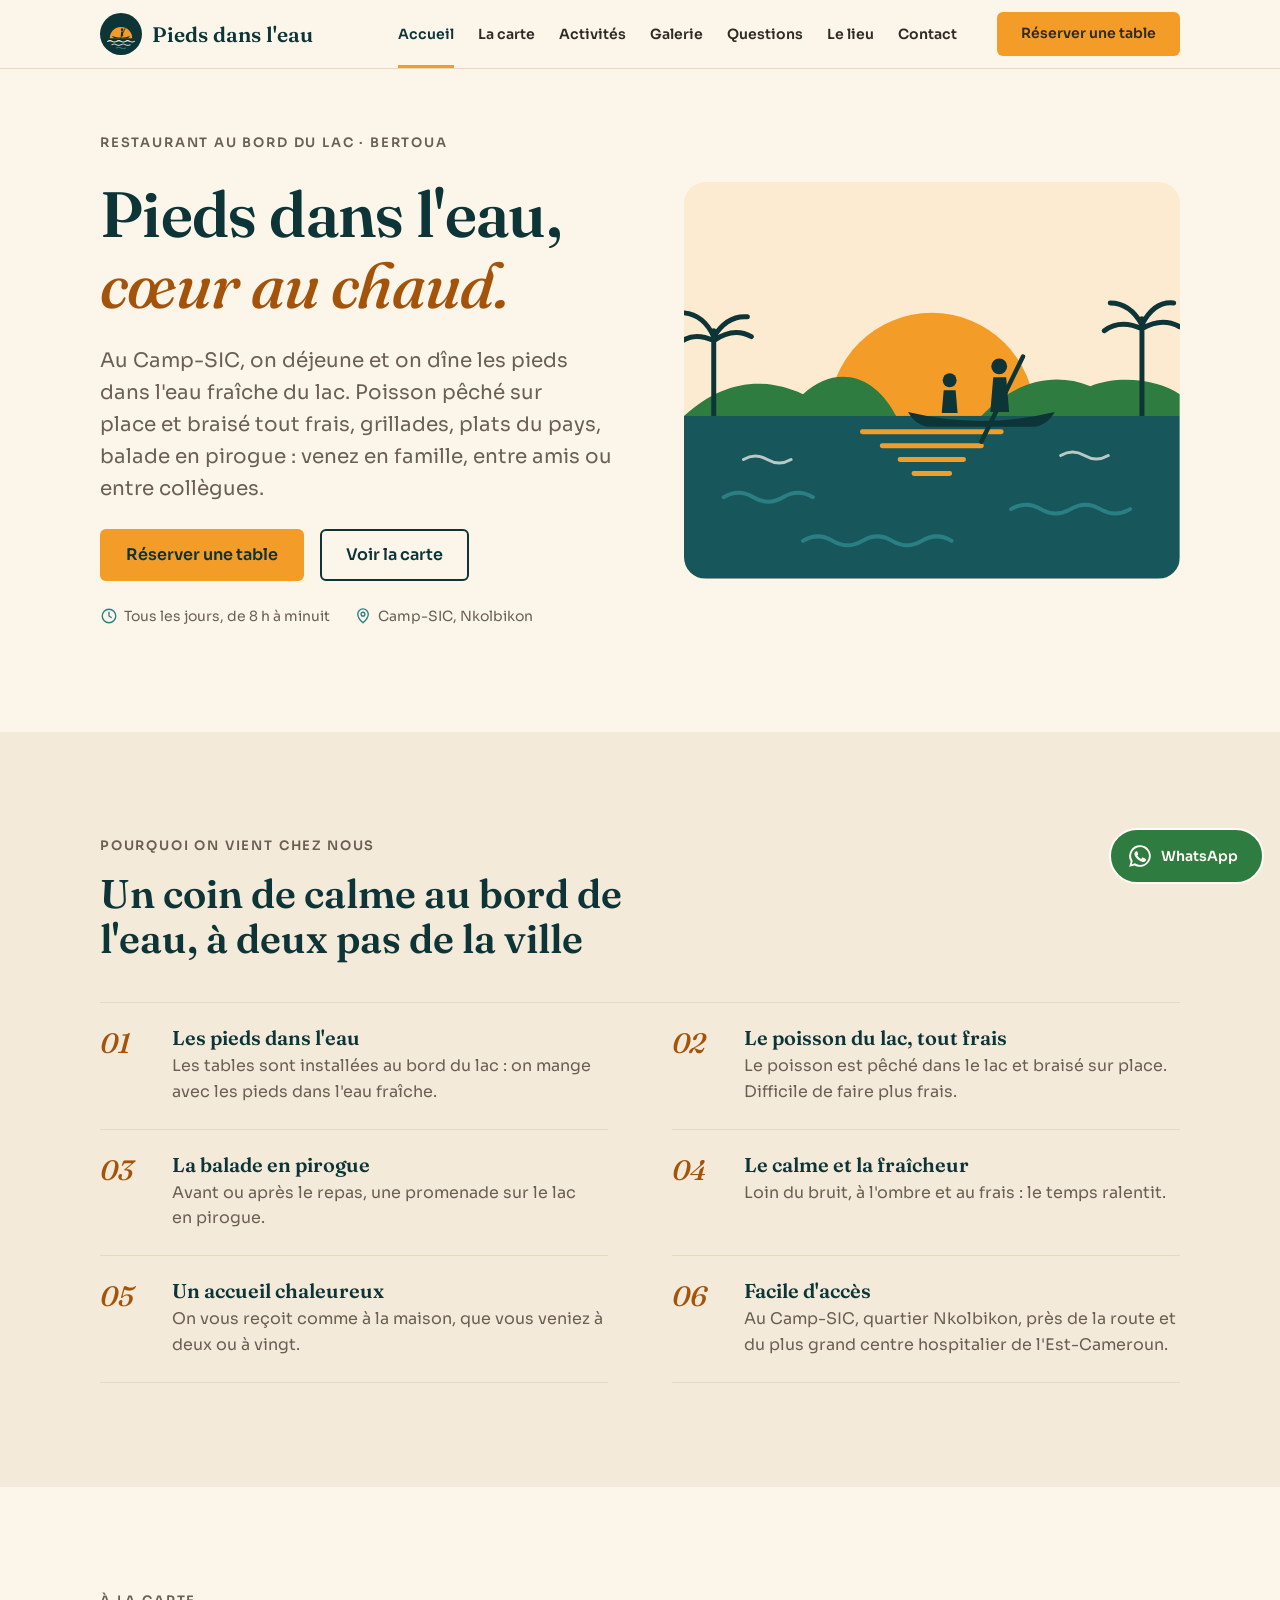
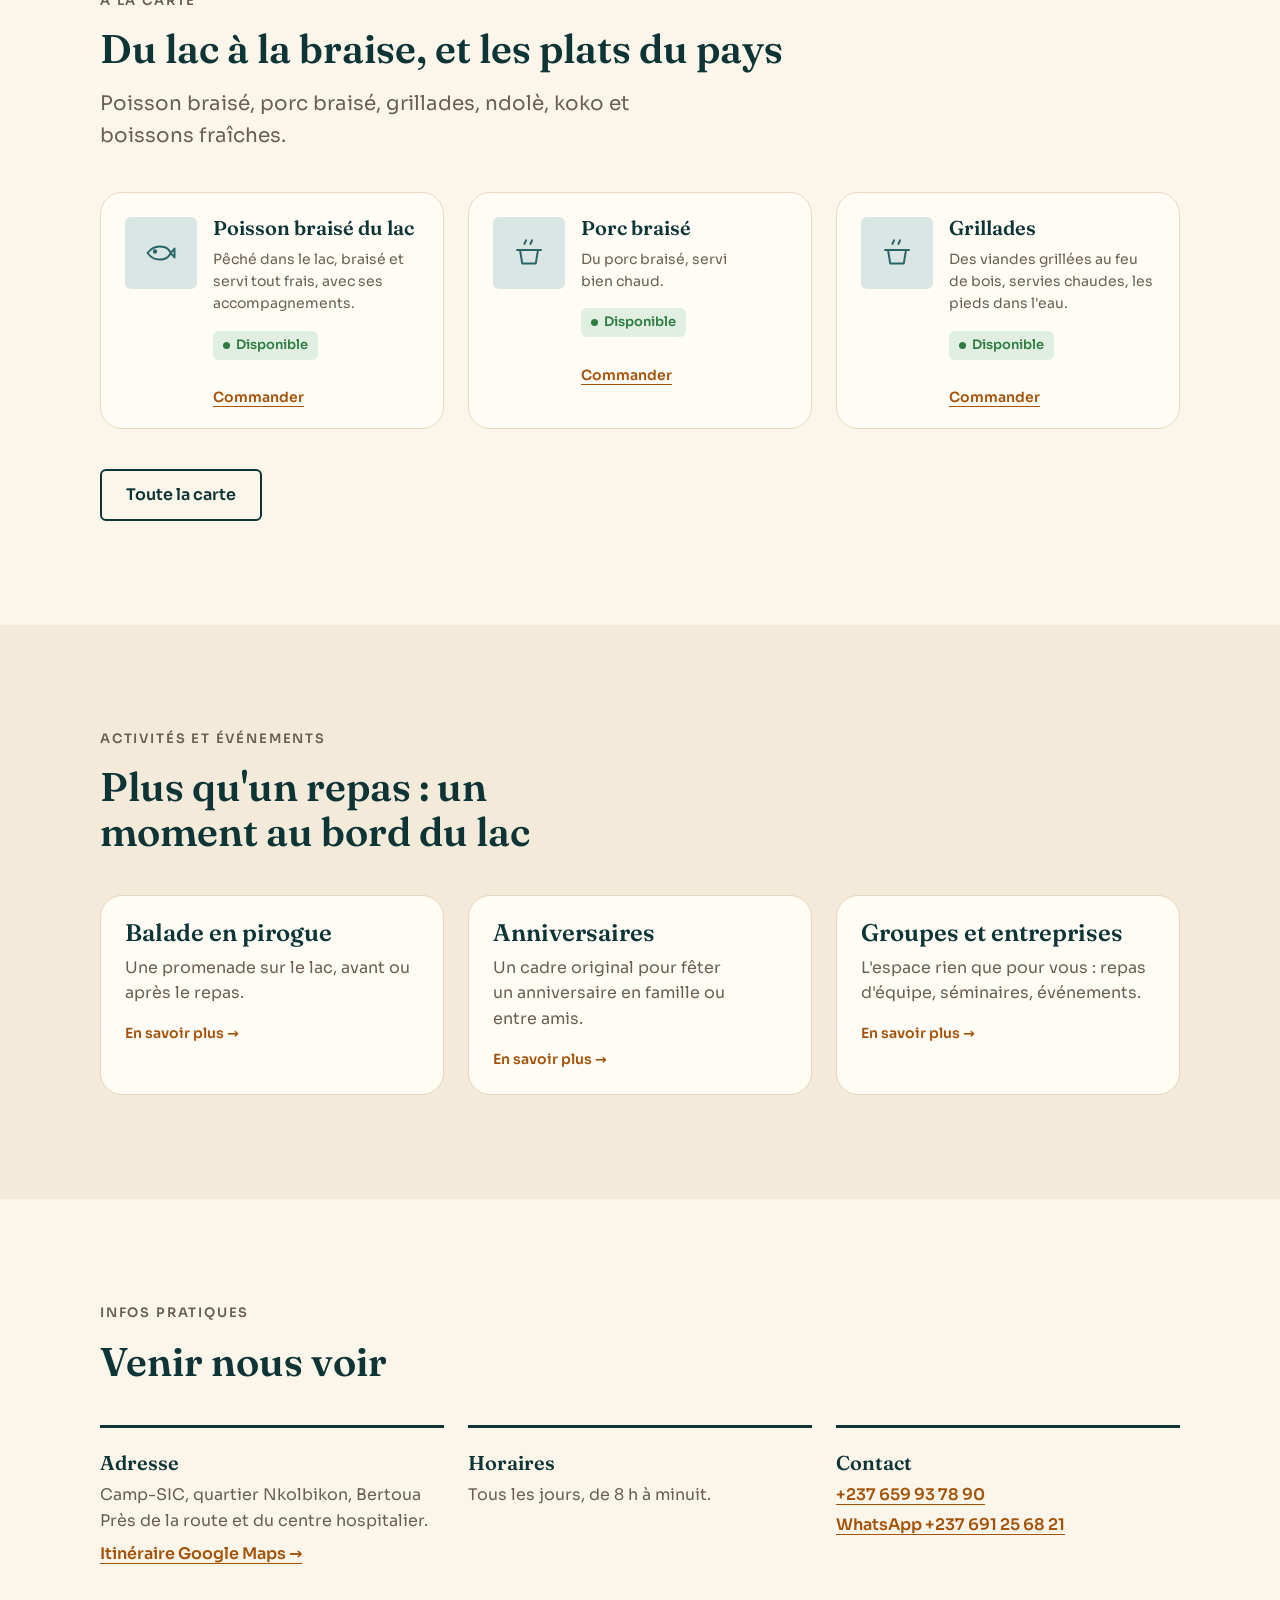
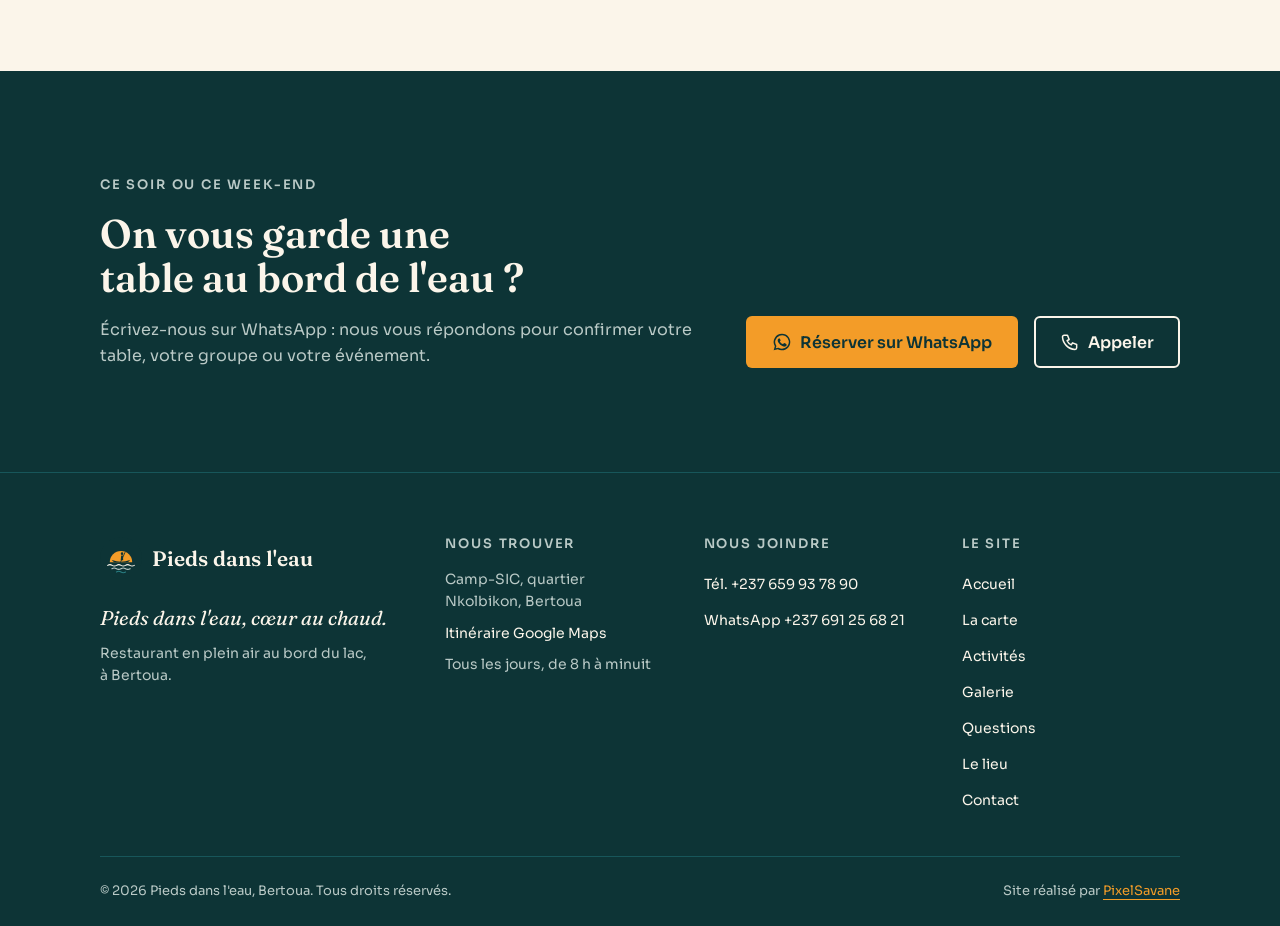
==== index.html @ 3e6cd204 "Add files via upload" ====
<!doctype html>
<html lang="fr">
<head>
<meta charset="utf-8">
<meta name="viewport" content="width=device-width, initial-scale=1">
<title>Pieds dans l'eau · Restaurant au bord du lac à Bertoua</title>
<meta name="description" content="Restaurant en plein air au bord du lac, au Camp-SIC à Bertoua. Poisson du lac braisé, grillades, ndolè, koko, balade en pirogue. Ouvert tous les jours.">
<meta name="theme-color" content="#0D3436">
<meta property="og:type" content="website">
<meta property="og:locale" content="fr_FR">
<meta property="og:site_name" content="Pieds dans l'eau">
<meta property="og:title" content="Pieds dans l'eau · Restaurant au bord du lac à Bertoua">
<meta property="og:description" content="Restaurant en plein air au bord du lac, au Camp-SIC à Bertoua. Poisson du lac braisé, grillades, ndolè, koko, balade en pirogue. Ouvert tous les jours.">
<meta property="og:image" content="images/partage.png">
<meta name="twitter:card" content="summary_large_image">
<link rel="icon" href="images/logo.svg" type="image/svg+xml">
<link rel="apple-touch-icon" href="images/icone-180.png">
<link rel="preconnect" href="https://fonts.googleapis.com">
<link rel="preconnect" href="https://fonts.gstatic.com" crossorigin>
<link href="https://fonts.googleapis.com/css2?family=Fraunces:ital,opsz,wght@0,9..144,500;0,9..144,600;1,9..144,500&amp;family=Sora:wght@400;600&amp;display=swap" rel="stylesheet">
<link rel="stylesheet" href="tokens.css">
<link rel="stylesheet" href="style.css">
</head>
<body>
<a class="saut" href="#contenu">Aller au contenu</a>
<header class="entete">
  <div class="conteneur">
    <a class="marque" href="index.html" aria-label="Pieds dans l'eau, accueil"><img src="images/logo.svg" alt="" width="42" height="42"><span>Pieds dans l'eau</span></a>
    <button class="nav-bouton" type="button" aria-expanded="false" aria-controls="nav"><svg viewBox="0 0 24 24" fill="none" stroke="currentColor" stroke-width="2" stroke-linecap="round" aria-hidden="true"><path d="M4 7h16M4 12h16M4 17h16"/></svg>Menu</button>
    <nav class="nav" id="nav" aria-label="Navigation principale">
      <ul>
      <li><a href="index.html" aria-current="page">Accueil</a></li>
      <li><a href="carte.html">La carte</a></li>
      <li><a href="activites.html">Activités</a></li>
      <li><a href="galerie.html">Galerie</a></li>
      <li><a href="questions.html">Questions</a></li>
      <li><a href="a-propos.html">Le lieu</a></li>
      <li><a href="contact.html">Contact</a></li>
      </ul>
      <a class="bouton b-action" href="contact.html#reserver">Réserver une table</a>
    </nav>
  </div>
</header>
<main id="contenu">
<section class="heros">
  <div class="conteneur">
    <div class="heros-texte">
      <span class="surtitre">Restaurant au bord du lac · Bertoua</span>
      <h1>Pieds dans l'eau, <em>cœur au chaud.</em></h1>
      <p class="chapeau">Au Camp-SIC, on déjeune et on dîne les pieds dans l'eau fraîche du lac. Poisson pêché sur place et braisé tout frais, grillades, plats du pays, balade en pirogue : venez en famille, entre amis ou entre collègues.</p>
      <div class="boutons">
        <a class="bouton b-action" href="contact.html#reserver">Réserver une table</a>
        <a class="bouton b-second" href="carte.html">Voir la carte</a>
      </div>
      <div class="heros-infos">
        <span><svg viewBox="0 0 24 24" fill="none" stroke="currentColor" stroke-width="1.8" stroke-linecap="round" aria-hidden="true"><circle cx="12" cy="12" r="9"/><path d="M12 7v5l3 2"/></svg>Tous les jours, de 8 h à minuit</span>
        <span><svg viewBox="0 0 24 24" fill="none" stroke="currentColor" stroke-width="1.8" stroke-linecap="round" stroke-linejoin="round" aria-hidden="true"><path d="M12 21s-7-6.2-7-11.5a7 7 0 0 1 14 0C19 14.8 12 21 12 21Z"/><circle cx="12" cy="9.5" r="2.5"/></svg>Camp-SIC, Nkolbikon</span>
      </div>
    </div>
    <div class="scene"><svg viewBox="0 0 500 400" role="img" aria-label="Illustration : le lac au coucher du soleil, une pirogue sur l'eau">
  <rect width="500" height="400" fill="#FDEBD1"/>
  <circle cx="250" cy="236" r="104" fill="#F39C28"/>
  <path d="M0 236 C40 200 80 196 120 214 C150 186 190 190 214 236 Z" fill="#2F7C40"/>
  <path d="M300 236 C330 204 370 190 410 206 C440 194 480 200 500 214 V236 Z" fill="#2F7C40"/>
  <path d="M30 236 V150 M30 160 q-22 -10 -36 4 M30 160 q20 -14 38 -4 M30 156 q-10 -22 -30 -24 M30 156 q14 -22 34 -20" stroke="#0D3436" stroke-width="5" fill="none" stroke-linecap="round"/>
  <path d="M462 236 V138 M462 148 q-22 -10 -38 2 M462 148 q20 -12 38 -2 M462 144 q-12 -22 -32 -22 M462 144 q12 -24 32 -22" stroke="#0D3436" stroke-width="5" fill="none" stroke-linecap="round"/>
  <rect y="236" width="500" height="164" fill="#17565A"/>
  <path d="M180 252 h140 M200 266 h100 M218 280 h64 M232 294 h36" stroke="#F39C28" stroke-width="5" stroke-linecap="round"/>
  <path d="M40 318 q15 -9 30 0 t30 0 t30 0 M330 330 q15 -9 30 0 t30 0 t30 0 t30 0 M120 362 q15 -9 30 0 t30 0 t30 0 t30 0 t30 0" stroke="#2A7F84" stroke-width="4" fill="none" stroke-linecap="round"/>
  <path d="M60 280 q12 -7 24 0 t24 0 M380 276 q12 -7 24 0 t24 0" stroke="#B9C9C6" stroke-width="3" fill="none" stroke-linecap="round"/>
  <g fill="#0D3436">
    <path d="M226 232 Q300 250 374 232 Q366 246 352 247 L248 247 Q234 246 226 232 Z"/>
    <circle cx="318" cy="186" r="8"/>
    <path d="M312 197 h13 l3 35 h-19 Z"/>
    <circle cx="268" cy="200" r="7"/>
    <path d="M262 210 h12 l2 23 h-16 Z"/>
  </g>
  <path d="M342 176 L300 262" stroke="#0D3436" stroke-width="4.5" stroke-linecap="round"/>
</svg></div>
  </div>
</section>

<section class="section section-alt">
  <div class="conteneur">
    <div class="section-tete">
      <span class="surtitre">Pourquoi on vient chez nous</span>
      <h2>Un coin de calme au bord de l'eau, à deux pas de la ville</h2>
    </div>
    <ol class="atouts">
      <li><div><h3>Les pieds dans l'eau</h3><p>Les tables sont installées au bord du lac : on mange avec les pieds dans l'eau fraîche.</p></div></li>
      <li><div><h3>Le poisson du lac, tout frais</h3><p>Le poisson est pêché dans le lac et braisé sur place. Difficile de faire plus frais.</p></div></li>
      <li><div><h3>La balade en pirogue</h3><p>Avant ou après le repas, une promenade sur le lac en pirogue.</p></div></li>
      <li><div><h3>Le calme et la fraîcheur</h3><p>Loin du bruit, à l'ombre et au frais : le temps ralentit.</p></div></li>
      <li><div><h3>Un accueil chaleureux</h3><p>On vous reçoit comme à la maison, que vous veniez à deux ou à vingt.</p></div></li>
      <li><div><h3>Facile d'accès</h3><p>Au Camp-SIC, quartier Nkolbikon, près de la route et du plus grand centre hospitalier de l'Est-Cameroun.</p></div></li>
    </ol>
  </div>
</section>

<section class="section">
  <div class="conteneur">
    <div class="section-tete">
      <span class="surtitre">À la carte</span>
      <h2>Du lac à la braise, et les plats du pays</h2>
      <p class="chapeau">Poisson braisé, porc braisé, grillades, ndolè, koko et boissons fraîches.</p>
    </div>
    <div class="grille g3" id="apercu-carte"></div>
    <div class="boutons" style="margin-top:var(--e-5)">
      <a class="bouton b-second" href="carte.html">Toute la carte</a>
    </div>
  </div>
</section>

<section class="section section-alt">
  <div class="conteneur">
    <div class="section-tete">
      <span class="surtitre">Activités et événements</span>
      <h2>Plus qu'un repas : un moment au bord du lac</h2>
    </div>
    <div class="grille g3">
      <a class="carte carte-lien" href="activites.html#pirogue"><h3>Balade en pirogue</h3><p>Une promenade sur le lac, avant ou après le repas.</p><span class="fleche">En savoir plus →</span></a>
      <a class="carte carte-lien" href="activites.html#anniversaires"><h3>Anniversaires</h3><p>Un cadre original pour fêter un anniversaire en famille ou entre amis.</p><span class="fleche">En savoir plus →</span></a>
      <a class="carte carte-lien" href="activites.html#entreprises"><h3>Groupes et entreprises</h3><p>L'espace rien que pour vous : repas d'équipe, séminaires, événements.</p><span class="fleche">En savoir plus →</span></a>
    </div>
  </div>
</section>

<section class="section">
  <div class="conteneur">
    <div class="section-tete"><span class="surtitre">Infos pratiques</span><h2>Venir nous voir</h2></div>
    <div class="infos">
      <div class="info"><h3>Adresse</h3><p>Camp-SIC, quartier Nkolbikon, Bertoua<br>Près de la route et du centre hospitalier.</p><a href="https://www.google.com/maps/search/?api=1&amp;query=Camp+SIC+Nkolbikon+Bertoua" target="_blank" rel="noopener">Itinéraire Google Maps →</a></div>
      <div class="info"><h3>Horaires</h3><p>Tous les jours, de 8 h à minuit.</p></div>
      <div class="info"><h3>Contact</h3><ul><li><a href="tel:+237659937890">+237 659 93 78 90</a></li><li><a data-wa="Bonjour Pieds dans l'eau !" href="https://wa.me/237691256821">WhatsApp +237 691 25 68 21</a></li></ul></div>
    </div>
  </div>
</section>
<section class="section sombre soir">
  <div class="conteneur">
    <div style="display:grid;gap:var(--e-3)">
      <span class="surtitre">Ce soir ou ce week-end</span>
      <h2>On vous garde une table au bord de l'eau ?</h2>
      <p>Écrivez-nous sur WhatsApp : nous vous répondons pour confirmer votre table, votre groupe ou votre événement.</p>
    </div>
    <div class="boutons">
      <a class="bouton b-action" data-wa="Bonjour Pieds dans l'eau ! Je voudrais réserver une table." href="https://wa.me/237691256821"><svg viewBox="0 0 24 24" fill="currentColor" aria-hidden="true"><path d="M12 2a10 10 0 0 0-8.6 15.1L2 22l5-1.3A10 10 0 1 0 12 2Zm0 18.2a8.2 8.2 0 0 1-4.2-1.2l-.3-.2-3 .8.8-2.9-.2-.3A8.2 8.2 0 1 1 12 20.2Zm4.5-6.1c-.2-.1-1.5-.7-1.7-.8-.2-.1-.4-.1-.6.1l-.8 1c-.1.2-.3.2-.5.1a6.7 6.7 0 0 1-3.3-2.9c-.2-.4.2-.4.7-1.3.1-.2 0-.3 0-.4l-.8-1.8c-.2-.5-.4-.4-.6-.4h-.5a1 1 0 0 0-.7.3 3 3 0 0 0-.9 2.2 5.2 5.2 0 0 0 1.1 2.7 11.8 11.8 0 0 0 4.5 4c1.7.7 2.3.8 3.2.6a2.7 2.7 0 0 0 1.8-1.2 2.2 2.2 0 0 0 .1-1.3c0-.1-.2-.2-.5-.3Z"/></svg>Réserver sur WhatsApp</a>
      <a class="bouton b-second" href="tel:+237659937890"><svg viewBox="0 0 24 24" fill="none" stroke="currentColor" stroke-width="1.8" stroke-linecap="round" stroke-linejoin="round" aria-hidden="true"><path d="M5 4h4l2 5-2.5 1.5a11 11 0 0 0 5 5L15 13l5 2v4a2 2 0 0 1-2 2A16 16 0 0 1 3 6a2 2 0 0 1 2-2"/></svg>Appeler</a>
    </div>
  </div>
</section>
</main>
<footer class="pied">
  <div class="conteneur">
    <div class="pied-grille">
      <div>
        <a class="marque" href="index.html"><img src="images/logo.svg" alt="" width="42" height="42"><span>Pieds dans l'eau</span></a>
        <p class="slogan">Pieds dans l'eau, cœur au chaud.</p>
        <p style="margin-top:var(--e-2)">Restaurant en plein air au bord du lac, à Bertoua.</p>
      </div>
      <div>
        <h2>Nous trouver</h2>
        <ul>
          <li>Camp-SIC, quartier Nkolbikon, Bertoua</li>
          <li><a href="https://www.google.com/maps/search/?api=1&amp;query=Camp+SIC+Nkolbikon+Bertoua" target="_blank" rel="noopener">Itinéraire Google Maps</a></li>
          <li>Tous les jours, de 8 h à minuit</li>
        </ul>
      </div>
      <div>
        <h2>Nous joindre</h2>
        <ul>
          <li><a href="tel:+237659937890">Tél. +237 659 93 78 90</a></li>
          <li><a data-wa="Bonjour Pieds dans l'eau !" href="https://wa.me/237691256821">WhatsApp +237 691 25 68 21</a></li>
          <!-- À AJOUTER : email, Facebook, Instagram, TikTok -->
        </ul>
      </div>
      <div>
        <h2>Le site</h2>
        <ul>
          <li><a href="index.html">Accueil</a></li>
          <li><a href="carte.html">La carte</a></li>
          <li><a href="activites.html">Activités</a></li>
          <li><a href="galerie.html">Galerie</a></li>
          <li><a href="questions.html">Questions</a></li>
          <li><a href="a-propos.html">Le lieu</a></li>
          <li><a href="contact.html">Contact</a></li>
        </ul>
      </div>
    </div>
    <div class="copyright">
      <p>© <span data-annee>2026</span> Pieds dans l'eau, Bertoua. Tous droits réservés.</p>
      <p>Site réalisé par <a class="credit" href="https://wa.me/237696229416?text=Bonjour%20PixelSavane%20%21%20J%27ai%20vu%20le%20site%20de%20Pieds%20dans%20l%27eau%20et%20je%20voudrais%20un%20site%20moi%20aussi." target="_blank" rel="noopener">PixelSavane</a></p>
    </div>
  </div>
</footer>
<a class="wa-flottant" data-wa="Bonjour Pieds dans l'eau ! J'ai une question." href="https://wa.me/237691256821" aria-label="Nous écrire sur WhatsApp"><svg viewBox="0 0 24 24" fill="currentColor" aria-hidden="true"><path d="M12 2a10 10 0 0 0-8.6 15.1L2 22l5-1.3A10 10 0 1 0 12 2Zm0 18.2a8.2 8.2 0 0 1-4.2-1.2l-.3-.2-3 .8.8-2.9-.2-.3A8.2 8.2 0 1 1 12 20.2Zm4.5-6.1c-.2-.1-1.5-.7-1.7-.8-.2-.1-.4-.1-.6.1l-.8 1c-.1.2-.3.2-.5.1a6.7 6.7 0 0 1-3.3-2.9c-.2-.4.2-.4.7-1.3.1-.2 0-.3 0-.4l-.8-1.8c-.2-.5-.4-.4-.6-.4h-.5a1 1 0 0 0-.7.3 3 3 0 0 0-.9 2.2 5.2 5.2 0 0 0 1.1 2.7 11.8 11.8 0 0 0 4.5 4c1.7.7 2.3.8 3.2.6a2.7 2.7 0 0 0 1.8-1.2 2.2 2.2 0 0 0 .1-1.3c0-.1-.2-.2-.5-.3Z"/></svg><span>WhatsApp</span></a>
<script src="contenu.js"></script>
<script src="site.js"></script>
</body>
</html>
---- tokens.css ----
/* Pieds dans l'eau : jetons d'identité
   Parti pris : une terrasse au bord du lac à Bertoua. La braise, l'eau fraîche,
   le temps qui ralentit. Chaleureux et calme, lisible en plein soleil, jamais clinquant.
   Charte de départ : PixelSavane (orange, vert forêt, Sora), adaptée au lieu. */

:root {
  /* Braise : l'orange PixelSavane (#F39C28). Couleur d'action, rare. */
  --braise-100: #FDEBD1;
  --braise-400: #F39C28;   /* fond des boutons d'action (texte lac dessus : 6.15:1) */
  --braise-500: #E0861A;   /* survol */
  --braise-700: #A3530A;   /* liens et prix sur sable (5.09:1) */

  /* Lac : remplace le noir PixelSavane. Titres, pied de page, sections du soir. */
  --lac-50:  #E6EFEE;
  --lac-100: #D9E6E4;
  --lac-300: #B9C9C6;      /* texte doux sur fond lac (7.83:1) */
  --lac-500: #2A7F84;
  --lac-700: #17565A;
  --lac-900: #0D3436;

  /* Sable : neutres teintés chauds, remplacent le blanc et le gris graphite. */
  --sable-0:   #FFFCF6;
  --sable-50:  #FBF5EA;
  --sable-100: #F4EADA;
  --sable-200: #E7D8BF;
  --sable-400: #9C8566;    /* bordure de champ (3.25:1) */
  --sable-600: #6A5F52;    /* texte doux (5.74:1) */
  --sable-900: #2E2A24;    /* texte courant (13.14:1) */

  /* Vert forêt : gardé de PixelSavane. Nature, « disponible ». */
  --foret: #2F7C40;        /* 4.75:1 sur sable */
  --foret-100: #E1EFE3;

  /* Sens */
  --succes: var(--foret);
  --erreur: #B33A2A;       /* 5.44:1 */
  --erreur-100: #F8E1DC;

  /* Rôles : ce que le code emploie */
  --fond: var(--sable-50);
  --fond-alt: var(--sable-100);
  --surface: var(--sable-0);
  --sombre: var(--lac-900);
  --sur-sombre: var(--sable-50);
  --sur-sombre-doux: var(--lac-300);
  --texte: var(--sable-900);
  --titre: var(--lac-900);
  --texte-doux: var(--sable-600);
  --bordure: var(--sable-200);
  --bordure-champ: var(--sable-400);
  --action: var(--braise-400);
  --action-survol: var(--braise-500);
  --sur-action: var(--lac-900);
  --lien: var(--braise-700);
  --focus: var(--lac-500);
  --voile: rgba(13, 52, 54, .92);        /* fond de la visionneuse photo */
  --voile-legende: rgba(13, 52, 54, .85); /* bas des vignettes de la galerie */

  /* Typographie : Fraunces (titres, chaleur et élégance) + Sora (texte, héritée de PixelSavane) */
  --police-titre: "Fraunces", Georgia, "Times New Roman", serif;
  --police-texte: "Sora", ui-sans-serif, system-ui, sans-serif;
  --corps: 16px;
  --ligne: 1.6;
  --t-etiquette: 13px;
  --t-petit: 14px;
  --t-corps: 16px;
  --t-h4: 20px;
  --t-h3: 24px;
  --t-h2: clamp(28px, 6vw, 40px);
  --t-h1: clamp(38px, 9vw, 64px);

  /* Formes : deux rayons contrastés ; séparation au trait, aucune ombre */
  --rayon-petit: 6px;      /* boutons, champs, étiquettes */
  --rayon-grand: 22px;     /* cartes, images, blocs */
  --rayon-rond: 999px;     /* filtres de la carte, bouton WhatsApp flottant */
  --trait: 1px solid var(--bordure);

  /* Espace : progression 4 · 8 · 16 · 24 · 40 · 64 · 104 */
  --e-1: 4px;  --e-2: 8px;  --e-3: 16px;  --e-4: 24px;
  --e-5: 40px; --e-6: 64px; --e-7: 104px;
  --largeur: 1160px;

  /* Mouvement : discret */
  --duree: 180ms;
}
---- style.css ----
/* Pieds dans l'eau : feuille commune. N'emploie que les variables de tokens.css. */

*, *::before, *::after { box-sizing: border-box; }
* { margin: 0; }
html { -webkit-text-size-adjust: 100%; scroll-behavior: smooth; }
body {
  background: var(--fond);
  color: var(--texte);
  font: 400 var(--corps)/var(--ligne) var(--police-texte);
  -webkit-font-smoothing: antialiased;
}
img, svg, video { display: block; max-width: 100%; }
a { color: var(--lien); text-underline-offset: 4px; }
:focus-visible { outline: 3px solid var(--focus); outline-offset: 3px; border-radius: var(--rayon-petit); }
h1, h2, h3, h4 { font-family: var(--police-titre); color: var(--titre); font-weight: 600; line-height: 1.12; text-wrap: balance; }
h1 { font-size: var(--t-h1); letter-spacing: -0.01em; }
h2 { font-size: var(--t-h2); }
h3 { font-size: var(--t-h3); }
h4 { font-size: var(--t-h4); }
p { text-wrap: pretty; }
.visuellement-cache { position: absolute; width: 1px; height: 1px; overflow: hidden; clip: rect(0 0 0 0); white-space: nowrap; }
.saut { position: absolute; left: var(--e-3); top: -60px; background: var(--sombre); color: var(--sur-sombre); padding: var(--e-2) var(--e-3); z-index: 100; }
.saut:focus { top: var(--e-2); }

.conteneur { width: 100%; max-width: var(--largeur); margin: 0 auto; padding: 0 var(--e-3); }
@media (min-width: 760px) { .conteneur { padding: 0 var(--e-5); } }

.surtitre { display: inline-block; font-size: var(--t-etiquette); font-weight: 600; letter-spacing: .14em; text-transform: uppercase; color: var(--texte-doux); }
.chapeau { font-size: 18px; color: var(--texte-doux); max-width: 56ch; }
@media (min-width: 760px) { .chapeau { font-size: 20px; } }

/* ---------- En-tête ---------- */
.entete { position: sticky; top: 0; z-index: 50; background: var(--fond); border-bottom: var(--trait); }
.entete .conteneur { display: flex; align-items: center; justify-content: space-between; gap: var(--e-3); min-height: 68px; }
.marque { display: inline-flex; align-items: center; gap: 10px; text-decoration: none; color: var(--titre); }
.marque img { width: 42px; height: 42px; }
.marque span { font-family: var(--police-titre); font-weight: 600; font-size: 21px; line-height: 1; white-space: nowrap; }
.nav-bouton { display: inline-flex; align-items: center; gap: var(--e-2); min-height: 44px; padding: 0 var(--e-3); border: 1px solid var(--bordure-champ); border-radius: var(--rayon-petit); background: var(--surface); color: var(--titre); font: 600 var(--t-petit)/1 var(--police-texte); cursor: pointer; }
.nav-bouton svg { width: 20px; height: 20px; }
.nav { display: none; position: absolute; left: 0; right: 0; top: 100%; background: var(--fond); border-bottom: var(--trait); padding: var(--e-2) var(--e-3) var(--e-4); }
.nav.ouvert { display: block; }
.nav ul { list-style: none; padding: 0; display: grid; }
.nav a { display: flex; align-items: center; min-height: 52px; color: var(--texte); text-decoration: none; font-weight: 600; border-bottom: var(--trait); }
.nav a[aria-current="page"] { color: var(--titre); box-shadow: inset 4px 0 0 var(--action); padding-left: var(--e-3); }
.nav .bouton { margin-top: var(--e-4); width: 100%; }
@media (min-width: 1040px) {
  .nav-bouton { display: none; }
  .nav { display: flex; align-items: center; gap: var(--e-5); position: static; padding: 0; border: 0; background: none; }
  .nav ul { display: flex; gap: var(--e-4); }
  .nav a { min-height: 68px; border: 0; font-size: var(--t-petit); border-bottom: 3px solid transparent; padding-top: 3px; }
  .nav a:hover { color: var(--titre); }
  .nav a[aria-current="page"] { box-shadow: none; padding-left: 0; border-bottom-color: var(--action); }
  .nav .bouton { margin: 0; width: auto; min-height: 44px; }
}

/* ---------- Boutons ---------- */
.bouton { display: inline-flex; align-items: center; justify-content: center; gap: var(--e-2); min-height: 52px; padding: 0 var(--e-4); border-radius: var(--rayon-petit); border: 2px solid transparent; font: 600 var(--t-corps)/1.1 var(--police-texte); text-decoration: none; cursor: pointer; text-align: center; transition: background-color var(--duree), color var(--duree); }
.bouton svg { width: 20px; height: 20px; flex: none; }
.b-action { background: var(--action); color: var(--sur-action); }
.b-action:hover { background: var(--action-survol); }
.b-action:active { transform: translateY(1px); }
.b-second { background: transparent; color: var(--titre); border-color: var(--titre); }
.b-second:hover { background: var(--titre); color: var(--sur-sombre); }
.b-discret { color: var(--lien); padding: 0 var(--e-1); min-height: 44px; text-decoration: underline; }
.boutons { display: flex; flex-wrap: wrap; gap: var(--e-3); align-items: center; }
@media (max-width: 479px) { .boutons .bouton:not(.b-discret) { width: 100%; } }

/* ---------- Sections ---------- */
.section { padding: var(--e-6) 0; }
@media (min-width: 760px) { .section { padding: var(--e-7) 0; } }
.section-alt { background: var(--fond-alt); }
.section-tete { display: grid; gap: var(--e-3); margin-bottom: var(--e-5); max-width: 720px; }
.sombre { background: var(--sombre); color: var(--sur-sombre); }
.sombre h1, .sombre h2, .sombre h3, .sombre h4 { color: var(--sur-sombre); }
.sombre .surtitre, .sombre .chapeau, .sombre p { color: var(--sur-sombre-doux); }
.sombre .b-second { color: var(--sur-sombre); border-color: var(--sur-sombre); }
.sombre .b-second:hover { background: var(--sur-sombre); color: var(--sombre); }
.sombre a:not(.bouton) { color: var(--sur-sombre); }

/* ---------- Accueil : héros ---------- */
.heros { padding: var(--e-5) 0 var(--e-6); }
.heros .conteneur { display: grid; gap: var(--e-5); align-items: center; }
.heros-texte { display: grid; gap: var(--e-4); }
.heros h1 em { font-style: italic; font-weight: 500; color: var(--braise-700); display: block; }
.heros-infos { display: flex; flex-wrap: wrap; gap: var(--e-2) var(--e-4); font-size: var(--t-petit); color: var(--texte-doux); }
.heros-infos span { display: inline-flex; align-items: center; gap: 6px; }
.heros-infos svg { width: 18px; height: 18px; color: var(--lac-500); }
.scene { border-radius: var(--rayon-grand); overflow: hidden; background: var(--braise-100); aspect-ratio: 5 / 4; }
.scene svg { width: 100%; height: 100%; }
@media (min-width: 900px) {
  .heros { padding: var(--e-6) 0 var(--e-7); }
  .heros .conteneur { grid-template-columns: 1.05fr 1fr; gap: var(--e-6); }
}

/* ---------- Atouts : liste numérotée ---------- */
.atouts { list-style: none; padding: 0; display: grid; gap: 0; border-top: var(--trait); counter-reset: atout; }
.atouts li { display: grid; grid-template-columns: 56px 1fr; gap: var(--e-3); padding: var(--e-4) 0; border-bottom: var(--trait); counter-increment: atout; }
.atouts li::before { content: counter(atout, decimal-leading-zero); font-family: var(--police-titre); font-size: 28px; font-weight: 500; font-style: italic; color: var(--braise-700); line-height: 1; padding-top: 2px; }
.atouts h3 { font-size: var(--t-h4); margin-bottom: var(--e-1); }
.atouts p { color: var(--texte-doux); }
@media (min-width: 760px) { .atouts { grid-template-columns: 1fr 1fr; column-gap: var(--e-6); } }

/* ---------- Grilles et cartes ---------- */
.grille { display: grid; gap: var(--e-4); }
@media (min-width: 640px) { .g2 { grid-template-columns: repeat(2, 1fr); } .g3, .g4 { grid-template-columns: repeat(2, 1fr); } }
@media (min-width: 1000px) { .g3 { grid-template-columns: repeat(3, 1fr); } .g4 { grid-template-columns: repeat(4, 1fr); } }

.carte { background: var(--surface); border: var(--trait); border-radius: var(--rayon-grand); padding: var(--e-4); display: grid; gap: var(--e-2); align-content: start; }
.carte p { color: var(--texte-doux); }
.carte-lien { text-decoration: none; color: inherit; transition: border-color var(--duree); }
.carte-lien:hover { border-color: var(--bordure-champ); }
.carte-lien .fleche { color: var(--lien); font-weight: 600; font-size: var(--t-petit); margin-top: var(--e-2); }

.icone-rond { width: 48px; height: 48px; display: grid; place-items: center; border-radius: var(--rayon-petit); background: var(--lac-50); color: var(--lac-700); margin-bottom: var(--e-2); }
.icone-rond svg { width: 26px; height: 26px; }

/* ---------- La carte (menu) ---------- */
.filtres { display: flex; gap: var(--e-2); overflow-x: auto; padding: var(--e-1) var(--e-1) var(--e-2); margin: 0 calc(var(--e-1) * -1) var(--e-4); scrollbar-width: none; }
.filtres::-webkit-scrollbar { display: none; }
.filtre { flex: none; min-height: 44px; padding: 0 var(--e-4); border-radius: var(--rayon-rond); border: 1px solid var(--bordure-champ); background: transparent; color: var(--texte); font: 600 var(--t-petit)/1 var(--police-texte); cursor: pointer; }
.filtre:hover { border-color: var(--titre); }
.filtre[aria-pressed="true"] { background: var(--sombre); border-color: var(--sombre); color: var(--sur-sombre); }

.categorie + .categorie { margin-top: var(--e-5); }
.categorie > h2 { font-size: var(--t-h3); margin-bottom: var(--e-3); display: flex; align-items: baseline; gap: var(--e-3); }
.categorie > h2 small { font-family: var(--police-texte); font-size: var(--t-petit); font-weight: 400; color: var(--texte-doux); }

.plat { background: var(--surface); border: var(--trait); border-radius: var(--rayon-grand); overflow: hidden; display: grid; }
.plat-visuel { aspect-ratio: 4 / 3; background: var(--lac-100); color: var(--lac-700); display: grid; place-items: center; }
.plat-visuel img { width: 100%; height: 100%; object-fit: cover; }
.plat-visuel svg { width: 56px; height: 56px; opacity: .9; }
.plat-corps { padding: var(--e-4); display: grid; gap: var(--e-2); align-content: start; }
.plat-tete { display: flex; justify-content: space-between; align-items: baseline; gap: var(--e-3); }
.plat-tete h3 { font-size: var(--t-h4); }
.prix { font-weight: 600; color: var(--lien); font-variant-numeric: tabular-nums; white-space: nowrap; }
.plat-corps p { color: var(--texte-doux); font-size: var(--t-petit); }
.plat-pied { display: flex; flex-wrap: wrap; justify-content: space-between; align-items: center; gap: var(--e-3); margin-top: var(--e-2); }
.etiquette { display: inline-flex; align-items: center; gap: 6px; font-size: var(--t-etiquette); font-weight: 600; padding: 4px 10px; border-radius: var(--rayon-petit); }
.e-dispo { background: var(--foret-100); color: var(--foret); }
.e-dispo::before { content: ""; width: 7px; height: 7px; border-radius: 50%; background: currentColor; }
.e-epuise { background: var(--sable-100); color: var(--texte-doux); }
/* En attendant les photos : la carte reste compacte, l'icône prend une petite place */
.plat.sans-photo { grid-template-columns: 72px 1fr; align-items: start; padding: var(--e-4) 0 var(--e-2) var(--e-4); }
.plat.sans-photo .plat-visuel { aspect-ratio: 1; border-radius: var(--rayon-petit); }
.plat.sans-photo .plat-visuel svg { width: 36px; height: 36px; }
.plat.sans-photo .plat-corps { padding: 0 var(--e-4) 0 var(--e-3); }
.plat.epuise .plat-visuel { filter: grayscale(.7); opacity: .75; }
.lien-commande { display: inline-flex; align-items: center; min-height: 44px; font-weight: 600; font-size: var(--t-petit); color: var(--lien); }

/* ---------- Activités ---------- */
.activite { display: grid; gap: var(--e-4); padding: var(--e-5) 0; border-top: var(--trait); }
.activite:first-child { border-top: 0; }
.activite:last-child { border-bottom: var(--trait); }
.activite .illus { border-radius: var(--rayon-grand); overflow: hidden; background: var(--lac-100); aspect-ratio: 16 / 10; }
.activite .illus svg { width: 100%; height: 100%; }
.activite-texte { display: grid; gap: var(--e-3); align-content: center; }
.activite-texte ul { padding-left: 1.2em; color: var(--texte-doux); display: grid; gap: var(--e-1); }
@media (min-width: 900px) {
  .activite { grid-template-columns: 1fr 1fr; gap: var(--e-6); padding: var(--e-6) 0; }
  .activite:nth-child(even) .illus { order: 2; }
}

/* ---------- Galerie ---------- */
.galerie { display: grid; grid-template-columns: repeat(2, 1fr); gap: var(--e-2); }
@media (min-width: 760px) { .galerie { grid-template-columns: repeat(3, 1fr); gap: var(--e-3); } }
.galerie figure { position: relative; border-radius: var(--rayon-petit); overflow: hidden; background: var(--lac-100); aspect-ratio: 1; }
.galerie button { all: unset; display: block; width: 100%; height: 100%; cursor: zoom-in; }
.galerie img, .galerie video { width: 100%; height: 100%; object-fit: cover; }
.galerie figcaption { position: absolute; left: 0; right: 0; bottom: 0; padding: var(--e-4) var(--e-3) var(--e-2); background: linear-gradient(transparent, var(--voile-legende)); color: var(--sur-sombre); font-size: var(--t-etiquette); }
.galerie .video-marque { position: absolute; top: var(--e-2); left: var(--e-2); background: var(--sombre); color: var(--sur-sombre); font-size: var(--t-etiquette); font-weight: 600; padding: 2px 8px; border-radius: var(--rayon-petit); }
.vide { border: 2px dashed var(--bordure-champ); border-radius: var(--rayon-grand); padding: var(--e-6) var(--e-4); text-align: center; display: grid; gap: var(--e-3); justify-items: center; }
.vide svg { width: 56px; height: 56px; color: var(--lac-500); }
.vide p { color: var(--texte-doux); max-width: 46ch; }
.visionneuse { border: 0; padding: 0; background: transparent; max-width: min(1000px, 94vw); max-height: 92vh; }
.visionneuse::backdrop { background: var(--voile); }
.visionneuse img { max-height: 84vh; border-radius: var(--rayon-petit); margin: 0 auto; }
.visionneuse p { color: var(--sur-sombre); text-align: center; margin-top: var(--e-2); font-size: var(--t-petit); }
.visionneuse .fermer { position: fixed; top: var(--e-3); right: var(--e-3); width: 48px; height: 48px; border-radius: var(--rayon-rond); border: 0; background: var(--sur-sombre); color: var(--sombre); font-size: 26px; cursor: pointer; }

/* ---------- Questions fréquentes ---------- */
.faq { border-top: var(--trait); max-width: 820px; }
.faq details { border-bottom: var(--trait); }
.faq summary { list-style: none; cursor: pointer; padding: var(--e-4) 0; display: flex; justify-content: space-between; align-items: center; gap: var(--e-3); font-family: var(--police-titre); font-size: var(--t-h4); font-weight: 500; color: var(--titre); line-height: 1.3; }
.faq summary::-webkit-details-marker { display: none; }
.faq summary::after { content: "+"; flex: none; width: 32px; height: 32px; display: grid; place-items: center; border: 1px solid var(--bordure-champ); border-radius: var(--rayon-rond); font-family: var(--police-texte); color: var(--lien); font-size: 20px; }
.faq details[open] summary::after { content: "–"; }
.faq details > div { padding: 0 0 var(--e-4); color: var(--texte-doux); max-width: 64ch; display: grid; gap: var(--e-2); }

/* ---------- Formulaire de réservation (vers WhatsApp) ---------- */
.reservation { background: var(--surface); border: var(--trait); border-radius: var(--rayon-grand); padding: var(--e-4); display: grid; gap: var(--e-4); }
@media (min-width: 760px) { .reservation { padding: var(--e-5); } .reservation .duo { display: grid; grid-template-columns: 1fr 1fr; gap: var(--e-4); } }
.reservation .duo { display: grid; gap: var(--e-4); }
.champ { display: grid; gap: 6px; }
.champ label { font-weight: 600; font-size: var(--t-petit); color: var(--titre); }
.champ input, .champ select, .champ textarea { width: 100%; min-height: 50px; padding: 0 var(--e-3); border: 1px solid var(--bordure-champ); border-radius: var(--rayon-petit); background: var(--fond); font: 400 var(--t-corps) var(--police-texte); color: var(--texte); }
.champ textarea { padding: var(--e-3); min-height: 96px; resize: vertical; }
.champ small { font-size: var(--t-etiquette); color: var(--texte-doux); }
.champ input:focus-visible, .champ select:focus-visible, .champ textarea:focus-visible { outline: 3px solid var(--focus); outline-offset: 1px; }
.champ.erreur input, .champ.erreur select { border: 2px solid var(--erreur); }
.champ .msg-erreur { color: var(--erreur); font-weight: 600; font-size: var(--t-etiquette); }
.mention { font-size: var(--t-etiquette); color: var(--texte-doux); }

/* ---------- Infos pratiques ---------- */
.infos { display: grid; gap: var(--e-4); }
@media (min-width: 760px) { .infos { grid-template-columns: repeat(3, 1fr); } }
.info { display: grid; gap: var(--e-2); align-content: start; padding-top: var(--e-4); border-top: 3px solid var(--titre); }
.info h3 { font-size: var(--t-h4); }
.info p, .info li { color: var(--texte-doux); }
.info ul { list-style: none; padding: 0; display: grid; gap: var(--e-1); }
.info a { font-weight: 600; }
.sombre .info { border-top-color: var(--action); }

/* ---------- En-tête de page intérieure ---------- */
.page-tete { padding: var(--e-5) 0 var(--e-5); border-bottom: var(--trait); }
.page-tete .conteneur { display: grid; gap: var(--e-3); }
@media (min-width: 760px) { .page-tete { padding: var(--e-6) 0; } }

/* ---------- Bandeau du soir ---------- */
.soir .conteneur { display: grid; gap: var(--e-4); }
@media (min-width: 900px) { .soir .conteneur { grid-template-columns: 1.4fr 1fr; align-items: end; } .soir .boutons { justify-content: flex-end; } }

/* ---------- Pied de page ---------- */
.pied { background: var(--sombre); color: var(--sur-sombre-doux); padding: var(--e-6) 0 var(--e-4); font-size: var(--t-petit); border-top: 1px solid var(--lac-700); }
.pied-grille { display: grid; gap: var(--e-5); }
@media (min-width: 760px) { .pied-grille { grid-template-columns: 1.4fr 1fr 1fr 1fr; gap: var(--e-5); } }
.pied .marque { color: var(--sur-sombre); }
.pied .slogan { font-family: var(--police-titre); font-style: italic; font-size: 20px; color: var(--sur-sombre); margin-top: var(--e-3); }
.pied h2 { font-family: var(--police-texte); font-size: var(--t-etiquette); letter-spacing: .14em; text-transform: uppercase; color: var(--sur-sombre-doux); font-weight: 600; margin-bottom: var(--e-3); }
.pied ul { list-style: none; padding: 0; display: grid; gap: var(--e-1); }
.pied a { color: var(--sur-sombre); text-decoration: none; display: inline-flex; min-height: 32px; align-items: center; }
.pied a:hover { text-decoration: underline; }
.pied a.credit { display: inline; min-height: 0; text-decoration: underline; color: var(--action); }
.copyright { margin-top: var(--e-5); padding-top: var(--e-4); border-top: 1px solid var(--lac-700); display: flex; flex-wrap: wrap; justify-content: space-between; gap: var(--e-2); font-size: var(--t-etiquette); }

/* ---------- Bouton WhatsApp flottant ---------- */
.wa-flottant { position: fixed; right: var(--e-3); bottom: var(--e-3); z-index: 60; display: inline-flex; align-items: center; gap: var(--e-2); min-height: 56px; padding: 0 var(--e-4) 0 var(--e-3); border-radius: var(--rayon-rond); background: var(--foret); color: var(--sable-0); font-weight: 600; font-size: var(--t-petit); text-decoration: none; border: 2px solid var(--sable-0); }
.wa-flottant svg { width: 26px; height: 26px; }
.wa-flottant:hover { background: var(--lac-700); }
@media (max-width: 479px) { .wa-flottant span { display: none; } .wa-flottant { padding: 0; width: 60px; justify-content: center; } }
body { padding-bottom: 0; }

@media (prefers-reduced-motion: reduce) { html { scroll-behavior: auto; } * { transition: none !important; } }
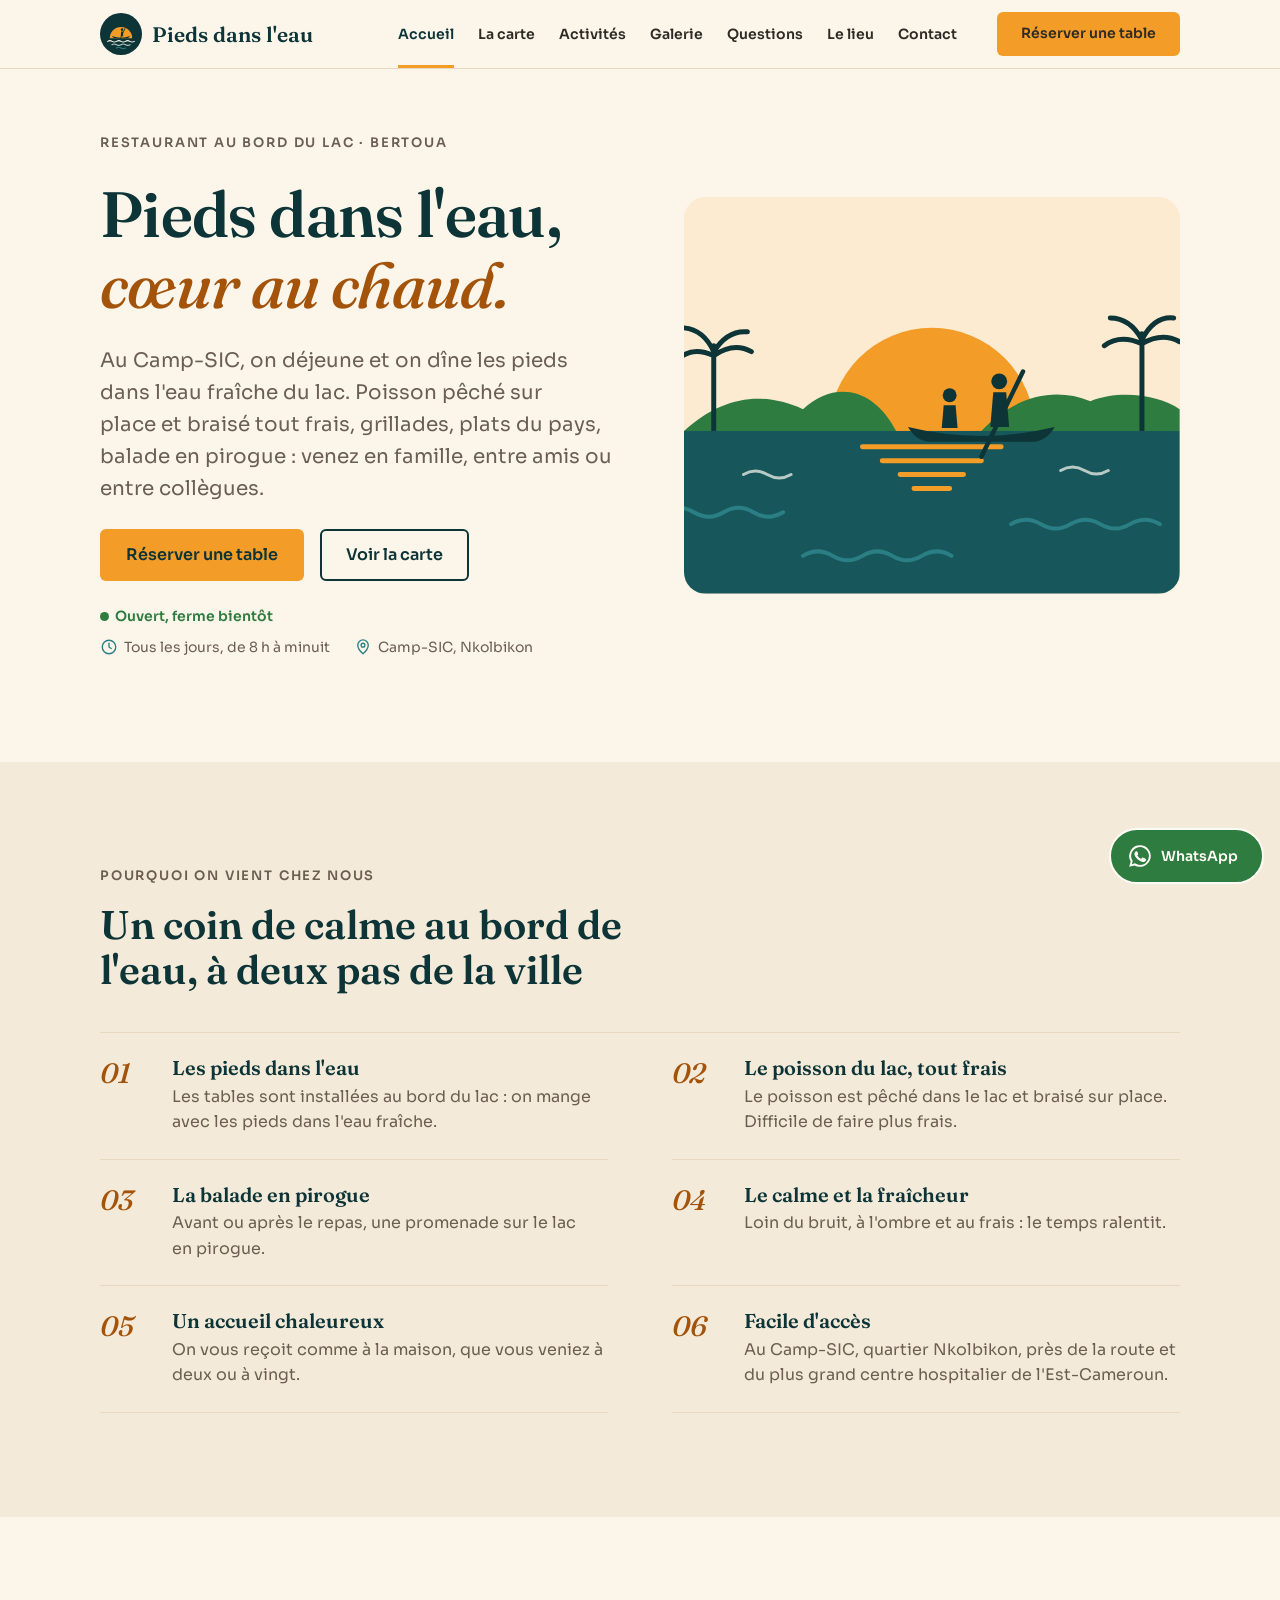
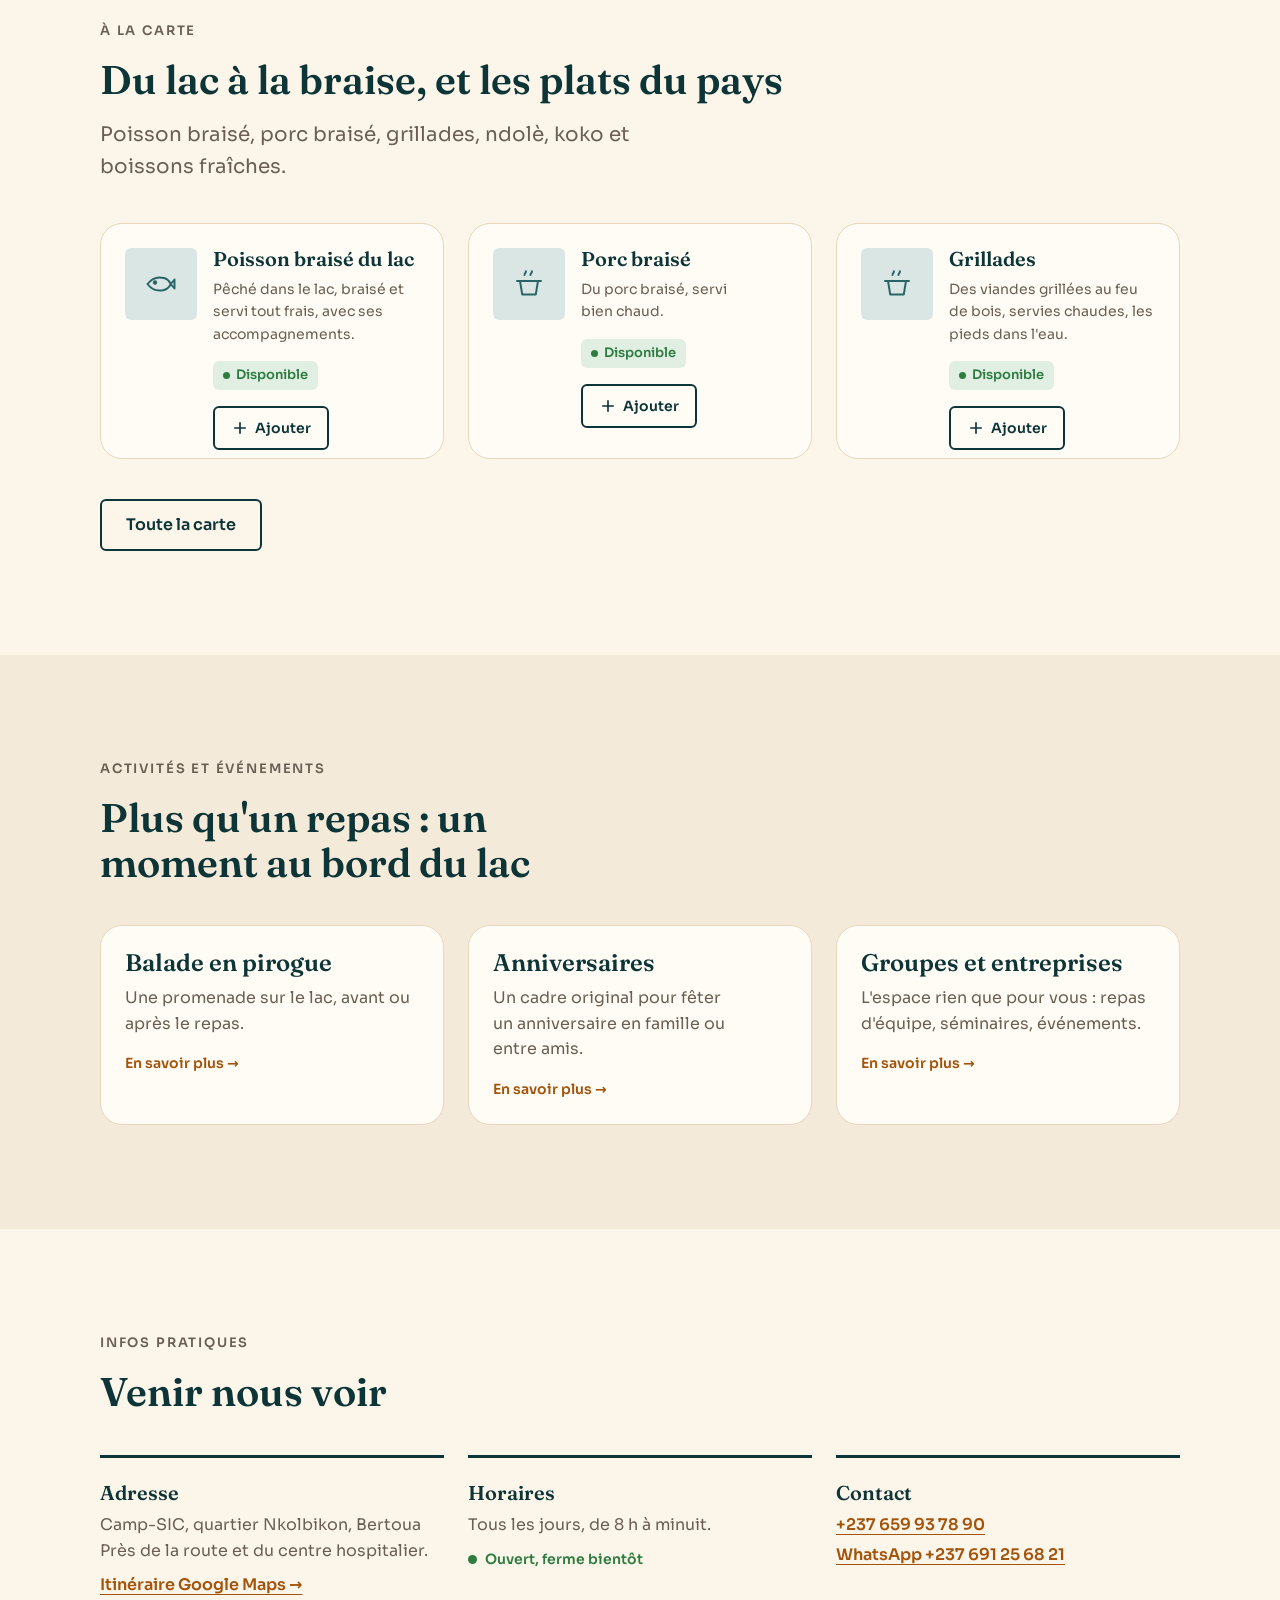
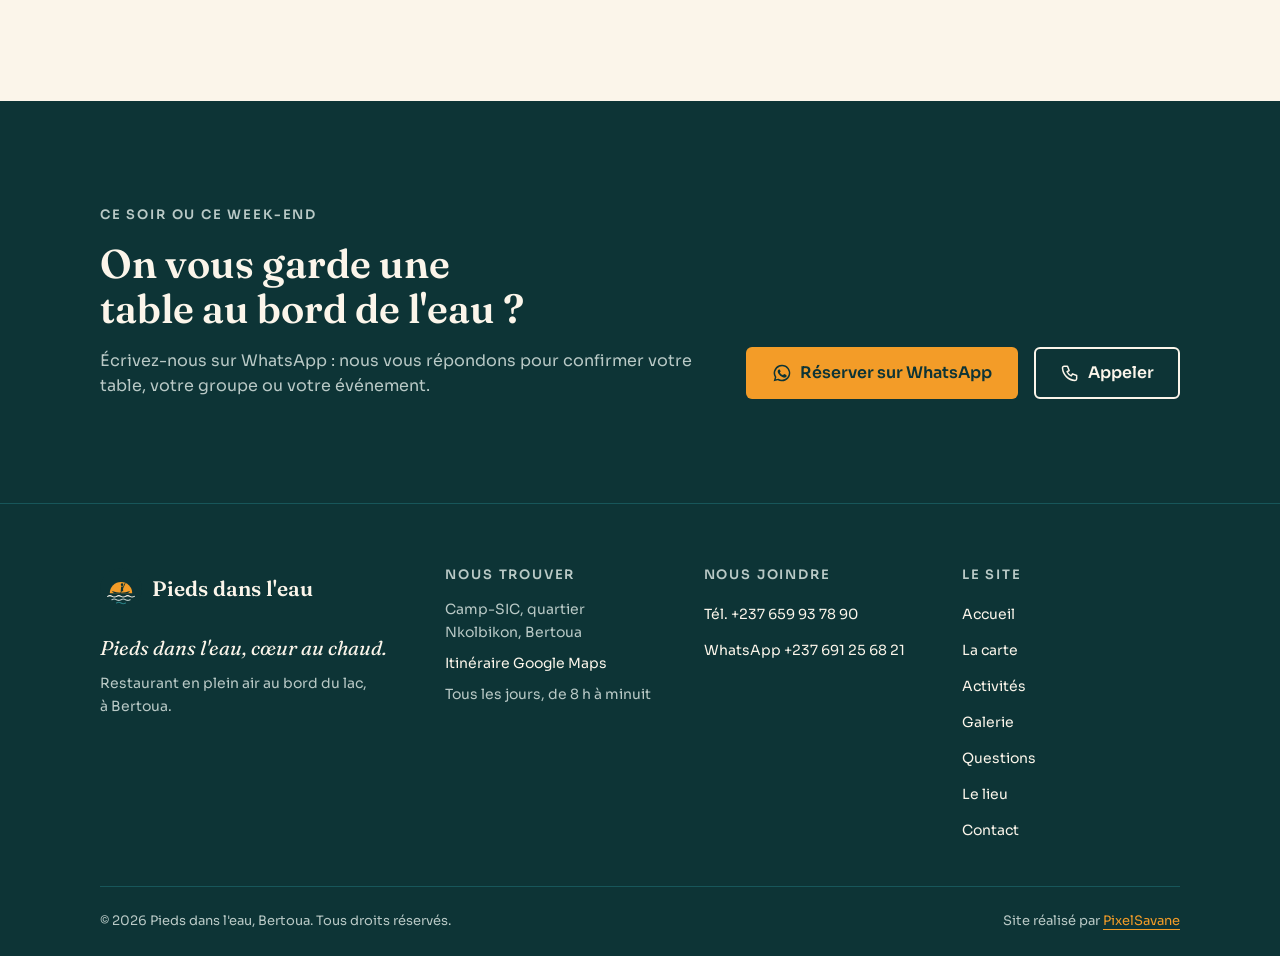
==== commit 831b50bd: "Add files via upload" ====
--- a/index.html
+++ b/index.html
@@ -11,7 +11,11 @@
 <meta property="og:site_name" content="Pieds dans l'eau">
 <meta property="og:title" content="Pieds dans l'eau · Restaurant au bord du lac à Bertoua">
 <meta property="og:description" content="Restaurant en plein air au bord du lac, au Camp-SIC à Bertoua. Poisson du lac braisé, grillades, ndolè, koko, balade en pirogue. Ouvert tous les jours.">
-<meta property="og:image" content="images/partage.png">
+<meta property="og:url" content="https://pieds-dans-leau.vercel.app/">
+<meta property="og:image" content="https://pieds-dans-leau.vercel.app/images/partage.png">
+<meta property="og:image:width" content="1200">
+<meta property="og:image:height" content="630">
+<link rel="canonical" href="https://pieds-dans-leau.vercel.app/">
 <meta name="twitter:card" content="summary_large_image">
 <link rel="icon" href="images/logo.svg" type="image/svg+xml">
 <link rel="apple-touch-icon" href="images/icone-180.png">
@@ -53,29 +57,32 @@
         <a class="bouton b-second" href="carte.html">Voir la carte</a>
       </div>
       <div class="heros-infos">
+        <span class="statut" data-ouverture>Tous les jours, de 8 h à minuit</span>
         <span><svg viewBox="0 0 24 24" fill="none" stroke="currentColor" stroke-width="1.8" stroke-linecap="round" aria-hidden="true"><circle cx="12" cy="12" r="9"/><path d="M12 7v5l3 2"/></svg>Tous les jours, de 8 h à minuit</span>
         <span><svg viewBox="0 0 24 24" fill="none" stroke="currentColor" stroke-width="1.8" stroke-linecap="round" stroke-linejoin="round" aria-hidden="true"><path d="M12 21s-7-6.2-7-11.5a7 7 0 0 1 14 0C19 14.8 12 21 12 21Z"/><circle cx="12" cy="9.5" r="2.5"/></svg>Camp-SIC, Nkolbikon</span>
       </div>
     </div>
     <div class="scene"><svg viewBox="0 0 500 400" role="img" aria-label="Illustration : le lac au coucher du soleil, une pirogue sur l'eau">
   <rect width="500" height="400" fill="#FDEBD1"/>
-  <circle cx="250" cy="236" r="104" fill="#F39C28"/>
+  <circle class="anim-soleil" cx="250" cy="236" r="104" fill="#F39C28"/>
   <path d="M0 236 C40 200 80 196 120 214 C150 186 190 190 214 236 Z" fill="#2F7C40"/>
   <path d="M300 236 C330 204 370 190 410 206 C440 194 480 200 500 214 V236 Z" fill="#2F7C40"/>
-  <path d="M30 236 V150 M30 160 q-22 -10 -36 4 M30 160 q20 -14 38 -4 M30 156 q-10 -22 -30 -24 M30 156 q14 -22 34 -20" stroke="#0D3436" stroke-width="5" fill="none" stroke-linecap="round"/>
-  <path d="M462 236 V138 M462 148 q-22 -10 -38 2 M462 148 q20 -12 38 -2 M462 144 q-12 -22 -32 -22 M462 144 q12 -24 32 -22" stroke="#0D3436" stroke-width="5" fill="none" stroke-linecap="round"/>
+  <g class="anim-palme"><path d="M30 236 V150 M30 160 q-22 -10 -36 4 M30 160 q20 -14 38 -4 M30 156 q-10 -22 -30 -24 M30 156 q14 -22 34 -20" stroke="#0D3436" stroke-width="5" fill="none" stroke-linecap="round"/></g>
+  <g class="anim-palme lent"><path d="M462 236 V138 M462 148 q-22 -10 -38 2 M462 148 q20 -12 38 -2 M462 144 q-12 -22 -32 -22 M462 144 q12 -24 32 -22" stroke="#0D3436" stroke-width="5" fill="none" stroke-linecap="round"/></g>
   <rect y="236" width="500" height="164" fill="#17565A"/>
-  <path d="M180 252 h140 M200 266 h100 M218 280 h64 M232 294 h36" stroke="#F39C28" stroke-width="5" stroke-linecap="round"/>
-  <path d="M40 318 q15 -9 30 0 t30 0 t30 0 M330 330 q15 -9 30 0 t30 0 t30 0 t30 0 M120 362 q15 -9 30 0 t30 0 t30 0 t30 0 t30 0" stroke="#2A7F84" stroke-width="4" fill="none" stroke-linecap="round"/>
-  <path d="M60 280 q12 -7 24 0 t24 0 M380 276 q12 -7 24 0 t24 0" stroke="#B9C9C6" stroke-width="3" fill="none" stroke-linecap="round"/>
-  <g fill="#0D3436">
-    <path d="M226 232 Q300 250 374 232 Q366 246 352 247 L248 247 Q234 246 226 232 Z"/>
-    <circle cx="318" cy="186" r="8"/>
-    <path d="M312 197 h13 l3 35 h-19 Z"/>
-    <circle cx="268" cy="200" r="7"/>
-    <path d="M262 210 h12 l2 23 h-16 Z"/>
+  <path class="anim-reflet" d="M180 252 h140 M200 266 h100 M218 280 h64 M232 294 h36" stroke="#F39C28" stroke-width="5" stroke-linecap="round"/>
+  <g class="anim-vague"><path d="M-20 318 q15 -9 30 0 t30 0 t30 0 t30 0 M330 330 q15 -9 30 0 t30 0 t30 0 t30 0 t30 0 M120 362 q15 -9 30 0 t30 0 t30 0 t30 0 t30 0" stroke="#2A7F84" stroke-width="4" fill="none" stroke-linecap="round"/></g>
+  <g class="anim-vague inverse"><path d="M60 280 q12 -7 24 0 t24 0 M380 276 q12 -7 24 0 t24 0" stroke="#B9C9C6" stroke-width="3" fill="none" stroke-linecap="round"/></g>
+  <g class="anim-pirogue">
+    <g fill="#0D3436">
+      <path d="M226 232 Q300 250 374 232 Q366 246 352 247 L248 247 Q234 246 226 232 Z"/>
+      <circle cx="318" cy="186" r="8"/>
+      <path d="M312 197 h13 l3 35 h-19 Z"/>
+      <circle cx="268" cy="200" r="7"/>
+      <path d="M262 210 h12 l2 23 h-16 Z"/>
+    </g>
+    <path class="anim-pagaie" d="M342 176 L300 262" stroke="#0D3436" stroke-width="4.5" stroke-linecap="round"/>
   </g>
-  <path d="M342 176 L300 262" stroke="#0D3436" stroke-width="4.5" stroke-linecap="round"/>
 </svg></div>
   </div>
 </section>
@@ -130,7 +137,7 @@
     <div class="section-tete"><span class="surtitre">Infos pratiques</span><h2>Venir nous voir</h2></div>
     <div class="infos">
       <div class="info"><h3>Adresse</h3><p>Camp-SIC, quartier Nkolbikon, Bertoua<br>Près de la route et du centre hospitalier.</p><a href="https://www.google.com/maps/search/?api=1&amp;query=Camp+SIC+Nkolbikon+Bertoua" target="_blank" rel="noopener">Itinéraire Google Maps →</a></div>
-      <div class="info"><h3>Horaires</h3><p>Tous les jours, de 8 h à minuit.</p></div>
+      <div class="info"><h3>Horaires</h3><p>Tous les jours, de 8 h à minuit.</p><p><span class="statut" data-ouverture></span></p></div>
       <div class="info"><h3>Contact</h3><ul><li><a href="tel:+237659937890">+237 659 93 78 90</a></li><li><a data-wa="Bonjour Pieds dans l'eau !" href="https://wa.me/237691256821">WhatsApp +237 691 25 68 21</a></li></ul></div>
     </div>
   </div>
--- a/style.css
+++ b/style.css
@@ -123,6 +123,8 @@
 
 .categorie + .categorie { margin-top: var(--e-5); }
 .categorie > h2 { font-size: var(--t-h3); margin-bottom: var(--e-3); display: flex; align-items: baseline; gap: var(--e-3); }
+.categorie { padding-top: var(--e-4); border-top: var(--trait); }
+@media (min-width: 1000px) { .categorie { display: grid; grid-template-columns: 240px 1fr; gap: var(--e-5); } .categorie > h2 { flex-direction: column; gap: var(--e-1); position: sticky; top: 96px; align-self: start; } }
 .categorie > h2 small { font-family: var(--police-texte); font-size: var(--t-petit); font-weight: 400; color: var(--texte-doux); }
 
 .plat { background: var(--surface); border: var(--trait); border-radius: var(--rayon-grand); overflow: hidden; display: grid; }
@@ -240,3 +242,107 @@
 body { padding-bottom: 0; }
 
 @media (prefers-reduced-motion: reduce) { html { scroll-behavior: auto; } * { transition: none !important; } }
+/* =================== Interactions et animations =================== */
+
+/* Badge « Ouvert maintenant » */
+.statut { display: inline-flex; align-items: center; gap: 8px; font-weight: 600; font-size: var(--t-petit); color: var(--texte-doux); }
+.statut::before { content: ""; width: 9px; height: 9px; border-radius: 50%; background: var(--sable-400); flex: none; }
+.statut.est-ouvert { color: var(--foret); }
+.statut.est-ouvert::before { background: var(--foret); box-shadow: 0 0 0 0 var(--foret); animation: pouls 2.4s ease-out infinite; }
+.statut.est-ferme { color: var(--erreur); }
+.statut.est-ferme::before { background: var(--erreur); }
+.heros-infos .statut { width: 100%; }
+@keyframes pouls { 0% { box-shadow: 0 0 0 0 rgba(47, 124, 64, .45); } 70% { box-shadow: 0 0 0 8px rgba(47, 124, 64, 0); } 100% { box-shadow: 0 0 0 0 rgba(47, 124, 64, 0); } }
+
+/* Apparitions au défilement */
+.js .revele { opacity: 0; transform: translateY(18px); transition: opacity 600ms ease, transform 600ms cubic-bezier(.2, .7, .2, 1); }
+.js .revele.vu { opacity: 1; transform: none; }
+.atouts li.revele:nth-child(2n) { transition-delay: 80ms; }
+.grille > .revele:nth-child(2) { transition-delay: 80ms; }
+.grille > .revele:nth-child(3) { transition-delay: 160ms; }
+.grille > .revele:nth-child(4) { transition-delay: 240ms; }
+
+/* Illustration du lac vivante */
+.anim-vague { animation: houle 6s ease-in-out infinite alternate; }
+.anim-vague.inverse { animation-duration: 4.5s; animation-direction: alternate-reverse; }
+.anim-pirogue { animation: flotte 4s ease-in-out infinite; transform-origin: 300px 240px; }
+.anim-pagaie { animation: pagaie 4s ease-in-out infinite; transform-origin: 321px 219px; }
+.anim-soleil { animation: lueur 7s ease-in-out infinite alternate; transform-origin: 250px 236px; }
+.anim-reflet { animation: scintille 3s ease-in-out infinite alternate; }
+.anim-palme { animation: brise 5s ease-in-out infinite alternate; transform-box: fill-box; transform-origin: 50% 100%; }
+.anim-palme.lent { animation-duration: 6.5s; }
+@keyframes houle { from { transform: translateX(-14px); } to { transform: translateX(14px); } }
+@keyframes flotte { 0%, 100% { transform: translateY(0) rotate(0); } 50% { transform: translateY(4px) rotate(-1.2deg); } }
+@keyframes pagaie { 0%, 100% { transform: rotate(0); } 50% { transform: rotate(9deg); } }
+@keyframes lueur { from { transform: scale(1); } to { transform: scale(1.035); } }
+@keyframes scintille { from { opacity: 1; } to { opacity: .55; } }
+@keyframes brise { from { transform: rotate(-1.5deg); } to { transform: rotate(2deg); } }
+
+/* Changement de catégorie sur la carte */
+#carte.apparait { animation: fondu 320ms ease; }
+@keyframes fondu { from { opacity: 0; transform: translateY(6px); } to { opacity: 1; transform: none; } }
+
+/* Boutons Ajouter et quantité */
+.ajouter { display: inline-flex; align-items: center; gap: 6px; min-height: 44px; padding: 0 var(--e-3); border-radius: var(--rayon-petit); border: 2px solid var(--titre); background: transparent; color: var(--titre); font: 600 var(--t-petit)/1 var(--police-texte); cursor: pointer; transition: background-color var(--duree), color var(--duree); }
+.ajouter:hover { background: var(--titre); color: var(--sur-sombre); }
+.ajouter svg, .quantite svg { width: 18px; height: 18px; }
+.quantite { display: inline-flex; align-items: center; border-radius: var(--rayon-petit); background: var(--action); color: var(--sur-action); animation: fondu 200ms ease; }
+.quantite button { width: 44px; height: 44px; display: grid; place-items: center; border: 0; background: transparent; color: inherit; cursor: pointer; border-radius: var(--rayon-petit); }
+.quantite button:hover { background: var(--action-survol); }
+.quantite output { min-width: 28px; text-align: center; font-weight: 600; font-variant-numeric: tabular-nums; }
+
+/* Barre du panier */
+.barre-panier { position: fixed; left: var(--e-3); right: var(--e-3); bottom: var(--e-3); z-index: 70; display: flex; justify-content: center; pointer-events: none; }
+.barre-panier[hidden] { display: none; }
+.barre-panier-bouton { pointer-events: auto; width: 100%; max-width: 520px; min-height: 60px; display: flex; align-items: center; gap: var(--e-3); padding: 0 var(--e-4); border: 0; border-radius: var(--rayon-grand); background: var(--sombre); color: var(--sur-sombre); font: 600 var(--t-corps)/1.2 var(--police-texte); cursor: pointer; text-align: left; }
+.barre-panier-bouton svg { width: 24px; height: 24px; color: var(--action); flex: none; }
+.barre-panier-texte { flex: 1; }
+.barre-panier-voir { color: var(--action); font-size: var(--t-petit); white-space: nowrap; }
+.barre-panier.rebond .barre-panier-bouton { animation: rebond 420ms cubic-bezier(.3, 1.6, .5, 1); }
+@keyframes rebond { 0% { transform: scale(1); } 40% { transform: scale(1.04); } 100% { transform: scale(1); } }
+body.avec-panier .wa-flottant { bottom: calc(var(--e-3) + 72px); }
+body.avec-panier .pied { padding-bottom: 104px; }
+
+/* Fenêtre du panier */
+.fenetre-panier { border: 0; padding: 0; width: min(520px, 100%); max-width: 100%; max-height: 92vh; margin: auto auto 0; border-radius: var(--rayon-grand) var(--rayon-grand) 0 0; background: var(--fond); color: var(--texte); }
+@media (min-width: 640px) { .fenetre-panier { margin: auto; border-radius: var(--rayon-grand); } }
+.fenetre-panier[open] { animation: monte 260ms cubic-bezier(.2, .7, .2, 1); }
+@keyframes monte { from { transform: translateY(40px); opacity: 0; } to { transform: none; opacity: 1; } }
+.fenetre-panier::backdrop { background: var(--voile); }
+.fenetre-tete { display: flex; justify-content: space-between; align-items: center; padding: var(--e-4) var(--e-4) var(--e-3); border-bottom: var(--trait); position: sticky; top: 0; background: var(--fond); }
+.fenetre-tete h2 { font-size: var(--t-h3); }
+.fermer-panier { width: 44px; height: 44px; border-radius: var(--rayon-rond); border: 1px solid var(--bordure-champ); background: transparent; font-size: 24px; color: var(--titre); cursor: pointer; }
+.fenetre-corps { padding: var(--e-3) var(--e-4) var(--e-4); display: grid; gap: var(--e-4); }
+.lignes-panier { list-style: none; padding: 0; }
+.lignes-panier li { display: flex; justify-content: space-between; align-items: center; gap: var(--e-3); padding: var(--e-3) 0; border-bottom: var(--trait); }
+.lignes-panier b { display: block; color: var(--titre); }
+.lignes-panier small { color: var(--lien); font-weight: 600; font-variant-numeric: tabular-nums; }
+.panier-vide { color: var(--texte-doux); justify-content: center !important; text-align: center; }
+.total-panier { display: flex; justify-content: space-between; gap: var(--e-3); font-size: var(--t-petit); color: var(--texte-doux); }
+.total-panier b { font-size: var(--t-h4); color: var(--titre); font-variant-numeric: tabular-nums; }
+.form-commande { display: grid; gap: var(--e-3); }
+.form-commande[hidden] { display: none; }
+.form-commande .vider { justify-self: center; background: none; border: 0; font: 600 var(--t-petit) var(--police-texte); cursor: pointer; }
+.choix { border: 0; padding: 0; display: grid; grid-template-columns: 1fr 1fr; gap: var(--e-2); }
+.choix legend { font-weight: 600; font-size: var(--t-petit); color: var(--titre); margin-bottom: 6px; }
+.choix label { position: relative; }
+.choix input { position: absolute; opacity: 0; }
+.choix span { display: flex; align-items: center; justify-content: center; min-height: 48px; border: 1px solid var(--bordure-champ); border-radius: var(--rayon-petit); font-weight: 600; font-size: var(--t-petit); cursor: pointer; background: var(--surface); }
+.choix input:checked + span { background: var(--sombre); border-color: var(--sombre); color: var(--sur-sombre); }
+.choix input:focus-visible + span { outline: 3px solid var(--focus); outline-offset: 2px; }
+
+/* Visionneuse : photo précédente / suivante */
+.visionneuse .prec, .visionneuse .suiv { position: fixed; top: 50%; transform: translateY(-50%); width: 48px; height: 48px; border-radius: var(--rayon-rond); border: 0; background: var(--sur-sombre); color: var(--sombre); font-size: 30px; line-height: 1; cursor: pointer; }
+.visionneuse .prec { left: var(--e-3); }
+.visionneuse .suiv { right: var(--e-3); }
+
+/* Lien survolé dans le menu : soulignement qui glisse */
+@media (min-width: 1040px) {
+  .nav ul a { background: linear-gradient(var(--action), var(--action)) left bottom / 0 3px no-repeat; transition: background-size var(--duree) ease; }
+  .nav ul a:hover { background-size: 100% 3px; }
+}
+
+@media (prefers-reduced-motion: reduce) {
+  .js .revele { opacity: 1; transform: none; }
+  [class^="anim-"], [class*=" anim-"], .statut::before, .quantite, #carte.apparait, .fenetre-panier[open], .barre-panier.rebond .barre-panier-bouton { animation: none !important; }
+}
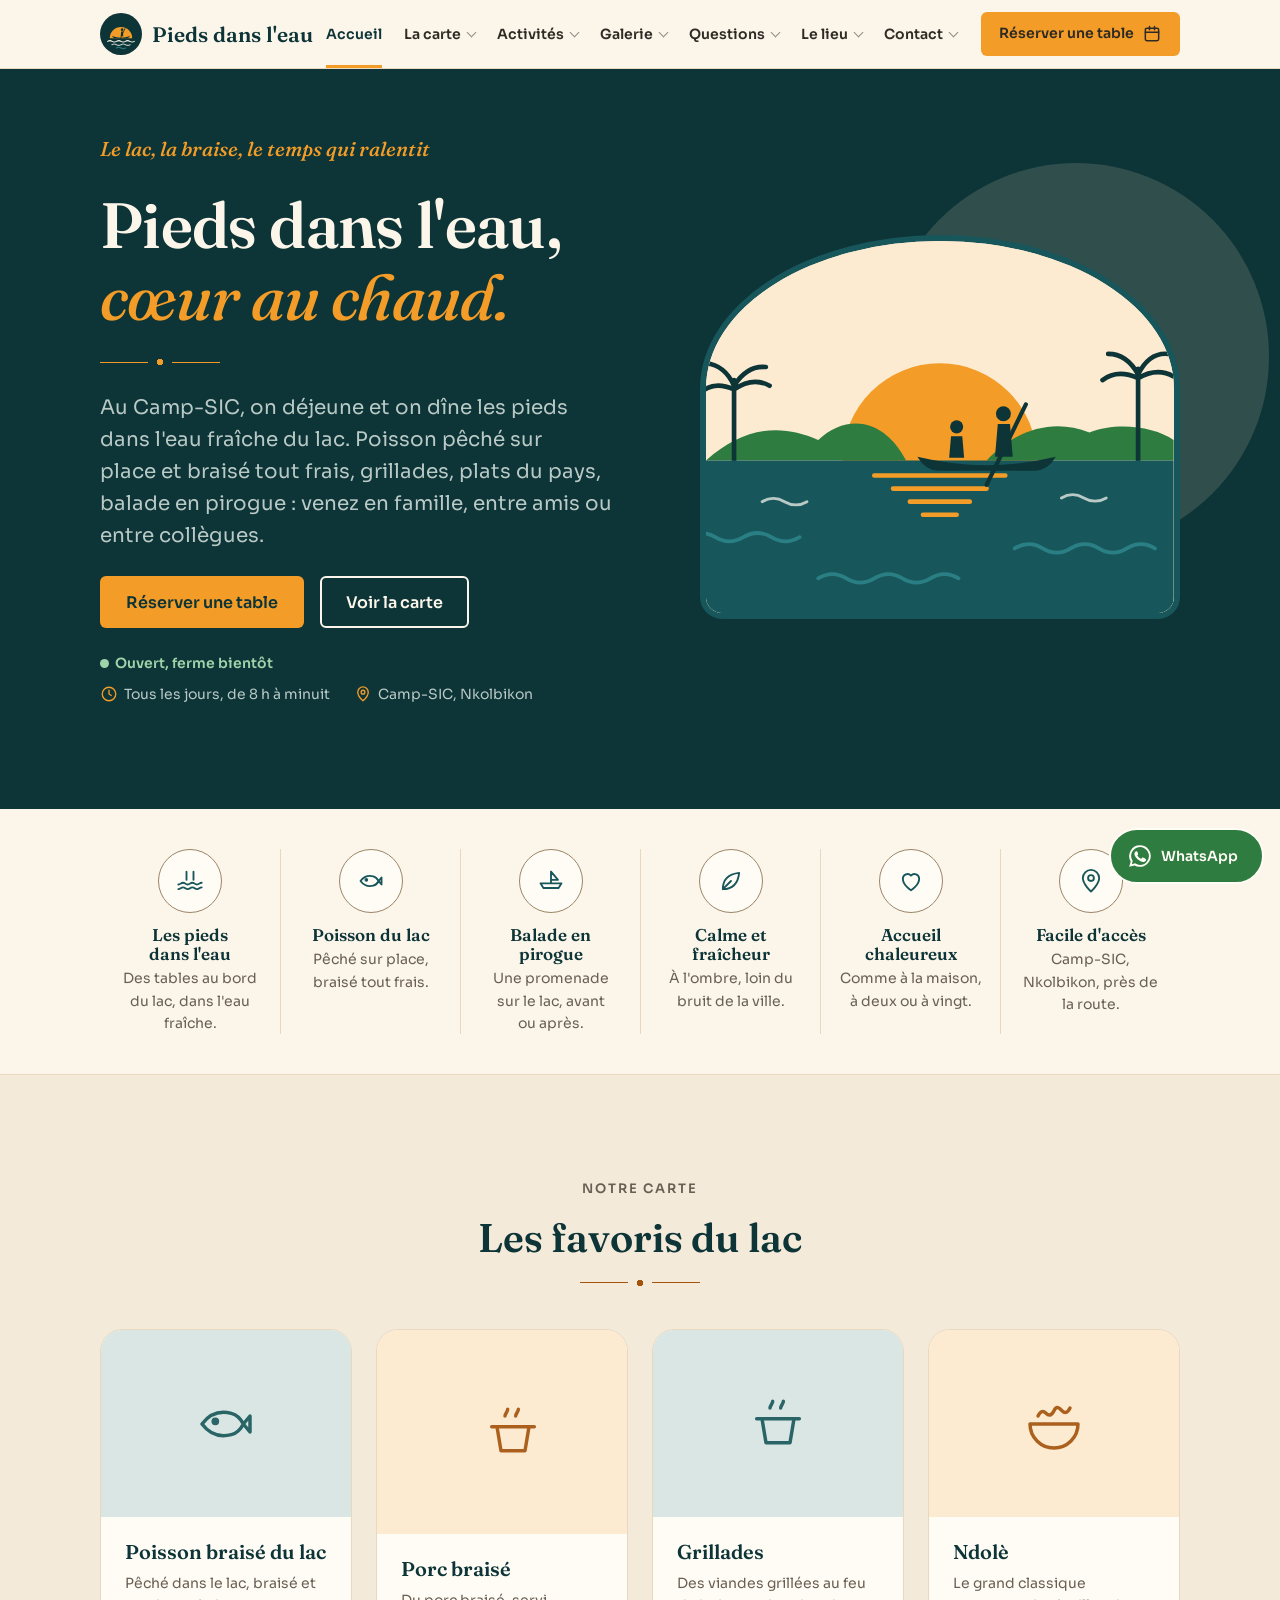
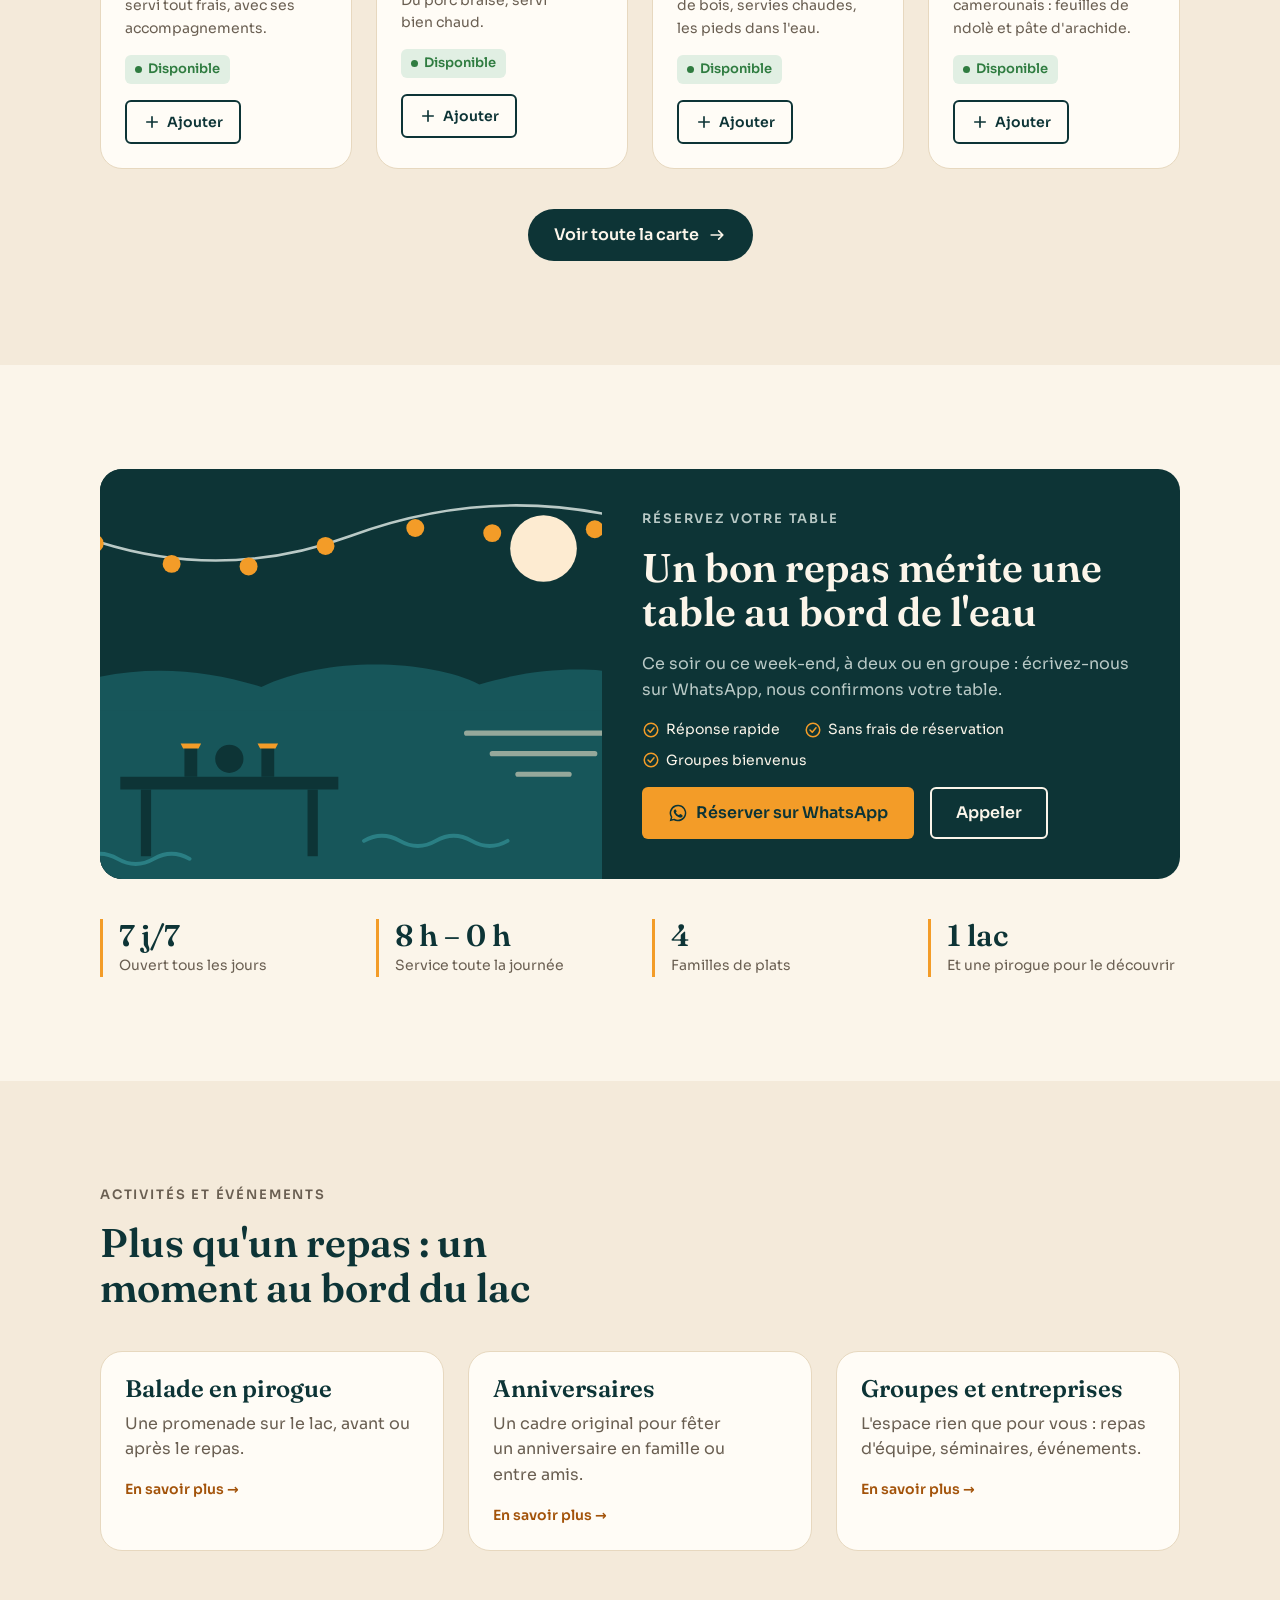
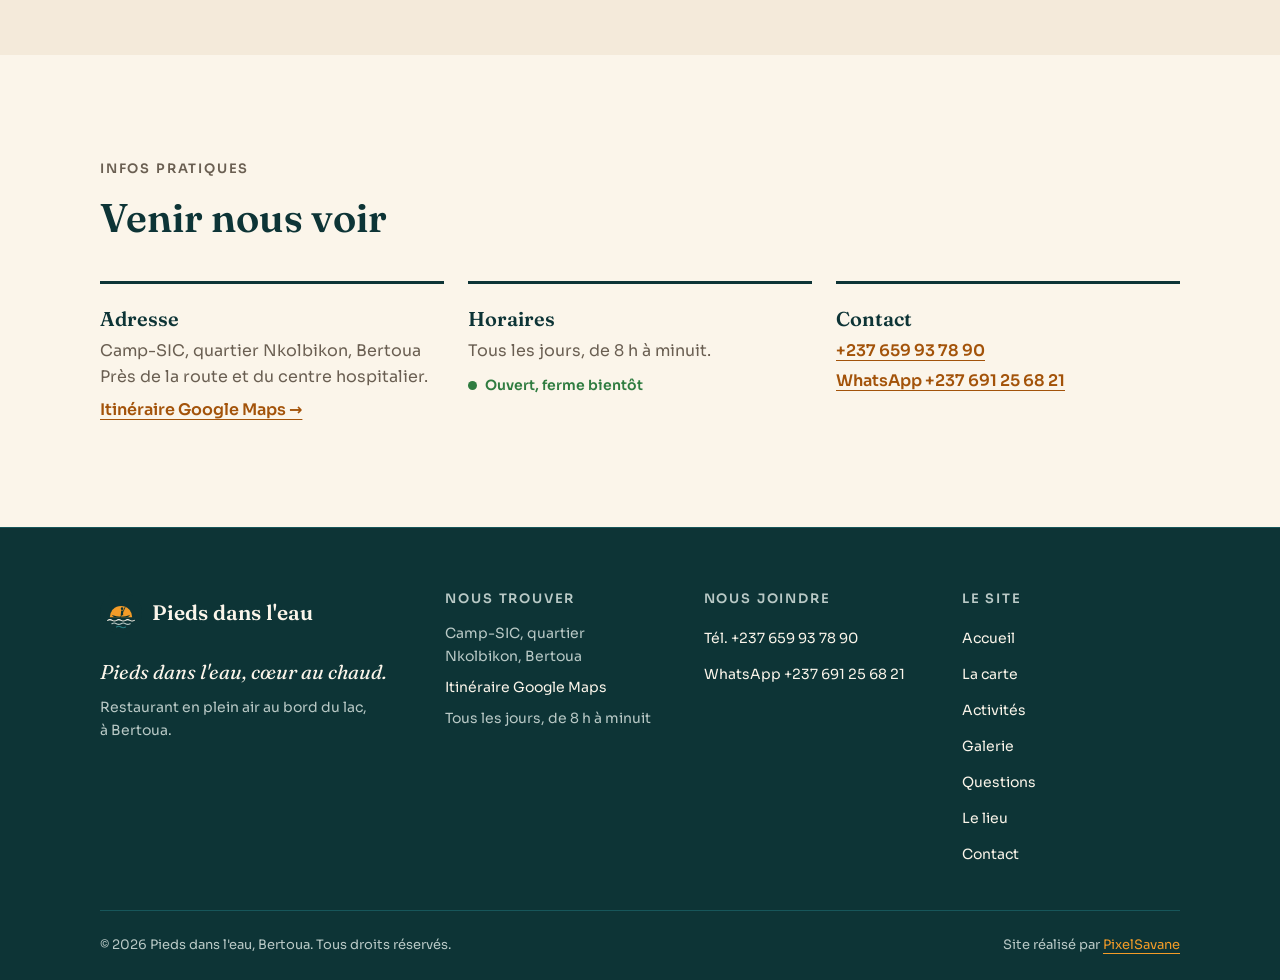
==== commit fe3ffb40: "Nouveau design inspiré de « Verdeo » : héros sombre, favoris, bandeau de réservation - Accueil : hér" ====
--- a/index.html
+++ b/index.html
@@ -1,206 +1,230 @@
-<!doctype html>
-<html lang="fr">
-<head>
-<meta charset="utf-8">
-<meta name="viewport" content="width=device-width, initial-scale=1">
-<title>Pieds dans l'eau · Restaurant au bord du lac à Bertoua</title>
-<meta name="description" content="Restaurant en plein air au bord du lac, au Camp-SIC à Bertoua. Poisson du lac braisé, grillades, ndolè, koko, balade en pirogue. Ouvert tous les jours.">
-<meta name="theme-color" content="#0D3436">
-<meta property="og:type" content="website">
-<meta property="og:locale" content="fr_FR">
-<meta property="og:site_name" content="Pieds dans l'eau">
-<meta property="og:title" content="Pieds dans l'eau · Restaurant au bord du lac à Bertoua">
-<meta property="og:description" content="Restaurant en plein air au bord du lac, au Camp-SIC à Bertoua. Poisson du lac braisé, grillades, ndolè, koko, balade en pirogue. Ouvert tous les jours.">
-<meta property="og:url" content="https://pieds-dans-leau.vercel.app/">
-<meta property="og:image" content="https://pieds-dans-leau.vercel.app/images/partage.png">
-<meta property="og:image:width" content="1200">
-<meta property="og:image:height" content="630">
-<link rel="canonical" href="https://pieds-dans-leau.vercel.app/">
-<meta name="twitter:card" content="summary_large_image">
-<link rel="icon" href="images/logo.svg" type="image/svg+xml">
-<link rel="apple-touch-icon" href="images/icone-180.png">
-<link rel="preconnect" href="https://fonts.googleapis.com">
-<link rel="preconnect" href="https://fonts.gstatic.com" crossorigin>
-<link href="https://fonts.googleapis.com/css2?family=Fraunces:ital,opsz,wght@0,9..144,500;0,9..144,600;1,9..144,500&amp;family=Sora:wght@400;600&amp;display=swap" rel="stylesheet">
-<link rel="stylesheet" href="tokens.css">
-<link rel="stylesheet" href="style.css">
-</head>
-<body>
-<a class="saut" href="#contenu">Aller au contenu</a>
-<header class="entete">
-  <div class="conteneur">
-    <a class="marque" href="index.html" aria-label="Pieds dans l'eau, accueil"><img src="images/logo.svg" alt="" width="42" height="42"><span>Pieds dans l'eau</span></a>
-    <button class="nav-bouton" type="button" aria-expanded="false" aria-controls="nav"><svg viewBox="0 0 24 24" fill="none" stroke="currentColor" stroke-width="2" stroke-linecap="round" aria-hidden="true"><path d="M4 7h16M4 12h16M4 17h16"/></svg>Menu</button>
-    <nav class="nav" id="nav" aria-label="Navigation principale">
-      <ul>
-      <li><a href="index.html" aria-current="page">Accueil</a></li>
-      <li><a href="carte.html">La carte</a></li>
-      <li><a href="activites.html">Activités</a></li>
-      <li><a href="galerie.html">Galerie</a></li>
-      <li><a href="questions.html">Questions</a></li>
-      <li><a href="a-propos.html">Le lieu</a></li>
-      <li><a href="contact.html">Contact</a></li>
-      </ul>
-      <a class="bouton b-action" href="contact.html#reserver">Réserver une table</a>
-    </nav>
-  </div>
-</header>
-<main id="contenu">
-<section class="heros">
-  <div class="conteneur">
-    <div class="heros-texte">
-      <span class="surtitre">Restaurant au bord du lac · Bertoua</span>
-      <h1>Pieds dans l'eau, <em>cœur au chaud.</em></h1>
-      <p class="chapeau">Au Camp-SIC, on déjeune et on dîne les pieds dans l'eau fraîche du lac. Poisson pêché sur place et braisé tout frais, grillades, plats du pays, balade en pirogue : venez en famille, entre amis ou entre collègues.</p>
-      <div class="boutons">
-        <a class="bouton b-action" href="contact.html#reserver">Réserver une table</a>
-        <a class="bouton b-second" href="carte.html">Voir la carte</a>
-      </div>
-      <div class="heros-infos">
-        <span class="statut" data-ouverture>Tous les jours, de 8 h à minuit</span>
-        <span><svg viewBox="0 0 24 24" fill="none" stroke="currentColor" stroke-width="1.8" stroke-linecap="round" aria-hidden="true"><circle cx="12" cy="12" r="9"/><path d="M12 7v5l3 2"/></svg>Tous les jours, de 8 h à minuit</span>
-        <span><svg viewBox="0 0 24 24" fill="none" stroke="currentColor" stroke-width="1.8" stroke-linecap="round" stroke-linejoin="round" aria-hidden="true"><path d="M12 21s-7-6.2-7-11.5a7 7 0 0 1 14 0C19 14.8 12 21 12 21Z"/><circle cx="12" cy="9.5" r="2.5"/></svg>Camp-SIC, Nkolbikon</span>
-      </div>
-    </div>
-    <div class="scene"><svg viewBox="0 0 500 400" role="img" aria-label="Illustration : le lac au coucher du soleil, une pirogue sur l'eau">
-  <rect width="500" height="400" fill="#FDEBD1"/>
-  <circle class="anim-soleil" cx="250" cy="236" r="104" fill="#F39C28"/>
-  <path d="M0 236 C40 200 80 196 120 214 C150 186 190 190 214 236 Z" fill="#2F7C40"/>
-  <path d="M300 236 C330 204 370 190 410 206 C440 194 480 200 500 214 V236 Z" fill="#2F7C40"/>
-  <g class="anim-palme"><path d="M30 236 V150 M30 160 q-22 -10 -36 4 M30 160 q20 -14 38 -4 M30 156 q-10 -22 -30 -24 M30 156 q14 -22 34 -20" stroke="#0D3436" stroke-width="5" fill="none" stroke-linecap="round"/></g>
-  <g class="anim-palme lent"><path d="M462 236 V138 M462 148 q-22 -10 -38 2 M462 148 q20 -12 38 -2 M462 144 q-12 -22 -32 -22 M462 144 q12 -24 32 -22" stroke="#0D3436" stroke-width="5" fill="none" stroke-linecap="round"/></g>
-  <rect y="236" width="500" height="164" fill="#17565A"/>
-  <path class="anim-reflet" d="M180 252 h140 M200 266 h100 M218 280 h64 M232 294 h36" stroke="#F39C28" stroke-width="5" stroke-linecap="round"/>
-  <g class="anim-vague"><path d="M-20 318 q15 -9 30 0 t30 0 t30 0 t30 0 M330 330 q15 -9 30 0 t30 0 t30 0 t30 0 t30 0 M120 362 q15 -9 30 0 t30 0 t30 0 t30 0 t30 0" stroke="#2A7F84" stroke-width="4" fill="none" stroke-linecap="round"/></g>
-  <g class="anim-vague inverse"><path d="M60 280 q12 -7 24 0 t24 0 M380 276 q12 -7 24 0 t24 0" stroke="#B9C9C6" stroke-width="3" fill="none" stroke-linecap="round"/></g>
-  <g class="anim-pirogue">
-    <g fill="#0D3436">
-      <path d="M226 232 Q300 250 374 232 Q366 246 352 247 L248 247 Q234 246 226 232 Z"/>
-      <circle cx="318" cy="186" r="8"/>
-      <path d="M312 197 h13 l3 35 h-19 Z"/>
-      <circle cx="268" cy="200" r="7"/>
-      <path d="M262 210 h12 l2 23 h-16 Z"/>
-    </g>
-    <path class="anim-pagaie" d="M342 176 L300 262" stroke="#0D3436" stroke-width="4.5" stroke-linecap="round"/>
-  </g>
-</svg></div>
-  </div>
-</section>
-
-<section class="section section-alt">
-  <div class="conteneur">
-    <div class="section-tete">
-      <span class="surtitre">Pourquoi on vient chez nous</span>
-      <h2>Un coin de calme au bord de l'eau, à deux pas de la ville</h2>
-    </div>
-    <ol class="atouts">
-      <li><div><h3>Les pieds dans l'eau</h3><p>Les tables sont installées au bord du lac : on mange avec les pieds dans l'eau fraîche.</p></div></li>
-      <li><div><h3>Le poisson du lac, tout frais</h3><p>Le poisson est pêché dans le lac et braisé sur place. Difficile de faire plus frais.</p></div></li>
-      <li><div><h3>La balade en pirogue</h3><p>Avant ou après le repas, une promenade sur le lac en pirogue.</p></div></li>
-      <li><div><h3>Le calme et la fraîcheur</h3><p>Loin du bruit, à l'ombre et au frais : le temps ralentit.</p></div></li>
-      <li><div><h3>Un accueil chaleureux</h3><p>On vous reçoit comme à la maison, que vous veniez à deux ou à vingt.</p></div></li>
-      <li><div><h3>Facile d'accès</h3><p>Au Camp-SIC, quartier Nkolbikon, près de la route et du plus grand centre hospitalier de l'Est-Cameroun.</p></div></li>
-    </ol>
-  </div>
-</section>
-
-<section class="section">
-  <div class="conteneur">
-    <div class="section-tete">
-      <span class="surtitre">À la carte</span>
-      <h2>Du lac à la braise, et les plats du pays</h2>
-      <p class="chapeau">Poisson braisé, porc braisé, grillades, ndolè, koko et boissons fraîches.</p>
-    </div>
-    <div class="grille g3" id="apercu-carte"></div>
-    <div class="boutons" style="margin-top:var(--e-5)">
-      <a class="bouton b-second" href="carte.html">Toute la carte</a>
-    </div>
-  </div>
-</section>
-
-<section class="section section-alt">
-  <div class="conteneur">
-    <div class="section-tete">
-      <span class="surtitre">Activités et événements</span>
-      <h2>Plus qu'un repas : un moment au bord du lac</h2>
-    </div>
-    <div class="grille g3">
-      <a class="carte carte-lien" href="activites.html#pirogue"><h3>Balade en pirogue</h3><p>Une promenade sur le lac, avant ou après le repas.</p><span class="fleche">En savoir plus →</span></a>
-      <a class="carte carte-lien" href="activites.html#anniversaires"><h3>Anniversaires</h3><p>Un cadre original pour fêter un anniversaire en famille ou entre amis.</p><span class="fleche">En savoir plus →</span></a>
-      <a class="carte carte-lien" href="activites.html#entreprises"><h3>Groupes et entreprises</h3><p>L'espace rien que pour vous : repas d'équipe, séminaires, événements.</p><span class="fleche">En savoir plus →</span></a>
-    </div>
-  </div>
-</section>
-
-<section class="section">
-  <div class="conteneur">
-    <div class="section-tete"><span class="surtitre">Infos pratiques</span><h2>Venir nous voir</h2></div>
-    <div class="infos">
-      <div class="info"><h3>Adresse</h3><p>Camp-SIC, quartier Nkolbikon, Bertoua<br>Près de la route et du centre hospitalier.</p><a href="https://www.google.com/maps/search/?api=1&amp;query=Camp+SIC+Nkolbikon+Bertoua" target="_blank" rel="noopener">Itinéraire Google Maps →</a></div>
-      <div class="info"><h3>Horaires</h3><p>Tous les jours, de 8 h à minuit.</p><p><span class="statut" data-ouverture></span></p></div>
-      <div class="info"><h3>Contact</h3><ul><li><a href="tel:+237659937890">+237 659 93 78 90</a></li><li><a data-wa="Bonjour Pieds dans l'eau !" href="https://wa.me/237691256821">WhatsApp +237 691 25 68 21</a></li></ul></div>
-    </div>
-  </div>
-</section>
-<section class="section sombre soir">
-  <div class="conteneur">
-    <div style="display:grid;gap:var(--e-3)">
-      <span class="surtitre">Ce soir ou ce week-end</span>
-      <h2>On vous garde une table au bord de l'eau ?</h2>
-      <p>Écrivez-nous sur WhatsApp : nous vous répondons pour confirmer votre table, votre groupe ou votre événement.</p>
-    </div>
-    <div class="boutons">
-      <a class="bouton b-action" data-wa="Bonjour Pieds dans l'eau ! Je voudrais réserver une table." href="https://wa.me/237691256821"><svg viewBox="0 0 24 24" fill="currentColor" aria-hidden="true"><path d="M12 2a10 10 0 0 0-8.6 15.1L2 22l5-1.3A10 10 0 1 0 12 2Zm0 18.2a8.2 8.2 0 0 1-4.2-1.2l-.3-.2-3 .8.8-2.9-.2-.3A8.2 8.2 0 1 1 12 20.2Zm4.5-6.1c-.2-.1-1.5-.7-1.7-.8-.2-.1-.4-.1-.6.1l-.8 1c-.1.2-.3.2-.5.1a6.7 6.7 0 0 1-3.3-2.9c-.2-.4.2-.4.7-1.3.1-.2 0-.3 0-.4l-.8-1.8c-.2-.5-.4-.4-.6-.4h-.5a1 1 0 0 0-.7.3 3 3 0 0 0-.9 2.2 5.2 5.2 0 0 0 1.1 2.7 11.8 11.8 0 0 0 4.5 4c1.7.7 2.3.8 3.2.6a2.7 2.7 0 0 0 1.8-1.2 2.2 2.2 0 0 0 .1-1.3c0-.1-.2-.2-.5-.3Z"/></svg>Réserver sur WhatsApp</a>
-      <a class="bouton b-second" href="tel:+237659937890"><svg viewBox="0 0 24 24" fill="none" stroke="currentColor" stroke-width="1.8" stroke-linecap="round" stroke-linejoin="round" aria-hidden="true"><path d="M5 4h4l2 5-2.5 1.5a11 11 0 0 0 5 5L15 13l5 2v4a2 2 0 0 1-2 2A16 16 0 0 1 3 6a2 2 0 0 1 2-2"/></svg>Appeler</a>
-    </div>
-  </div>
-</section>
-</main>
-<footer class="pied">
-  <div class="conteneur">
-    <div class="pied-grille">
-      <div>
-        <a class="marque" href="index.html"><img src="images/logo.svg" alt="" width="42" height="42"><span>Pieds dans l'eau</span></a>
-        <p class="slogan">Pieds dans l'eau, cœur au chaud.</p>
-        <p style="margin-top:var(--e-2)">Restaurant en plein air au bord du lac, à Bertoua.</p>
-      </div>
-      <div>
-        <h2>Nous trouver</h2>
-        <ul>
-          <li>Camp-SIC, quartier Nkolbikon, Bertoua</li>
-          <li><a href="https://www.google.com/maps/search/?api=1&amp;query=Camp+SIC+Nkolbikon+Bertoua" target="_blank" rel="noopener">Itinéraire Google Maps</a></li>
-          <li>Tous les jours, de 8 h à minuit</li>
-        </ul>
-      </div>
-      <div>
-        <h2>Nous joindre</h2>
-        <ul>
-          <li><a href="tel:+237659937890">Tél. +237 659 93 78 90</a></li>
-          <li><a data-wa="Bonjour Pieds dans l'eau !" href="https://wa.me/237691256821">WhatsApp +237 691 25 68 21</a></li>
-          <!-- À AJOUTER : email, Facebook, Instagram, TikTok -->
-        </ul>
-      </div>
-      <div>
-        <h2>Le site</h2>
-        <ul>
-          <li><a href="index.html">Accueil</a></li>
-          <li><a href="carte.html">La carte</a></li>
-          <li><a href="activites.html">Activités</a></li>
-          <li><a href="galerie.html">Galerie</a></li>
-          <li><a href="questions.html">Questions</a></li>
-          <li><a href="a-propos.html">Le lieu</a></li>
-          <li><a href="contact.html">Contact</a></li>
-        </ul>
-      </div>
-    </div>
-    <div class="copyright">
-      <p>© <span data-annee>2026</span> Pieds dans l'eau, Bertoua. Tous droits réservés.</p>
-      <p>Site réalisé par <a class="credit" href="https://wa.me/237696229416?text=Bonjour%20PixelSavane%20%21%20J%27ai%20vu%20le%20site%20de%20Pieds%20dans%20l%27eau%20et%20je%20voudrais%20un%20site%20moi%20aussi." target="_blank" rel="noopener">PixelSavane</a></p>
-    </div>
-  </div>
-</footer>
-<a class="wa-flottant" data-wa="Bonjour Pieds dans l'eau ! J'ai une question." href="https://wa.me/237691256821" aria-label="Nous écrire sur WhatsApp"><svg viewBox="0 0 24 24" fill="currentColor" aria-hidden="true"><path d="M12 2a10 10 0 0 0-8.6 15.1L2 22l5-1.3A10 10 0 1 0 12 2Zm0 18.2a8.2 8.2 0 0 1-4.2-1.2l-.3-.2-3 .8.8-2.9-.2-.3A8.2 8.2 0 1 1 12 20.2Zm4.5-6.1c-.2-.1-1.5-.7-1.7-.8-.2-.1-.4-.1-.6.1l-.8 1c-.1.2-.3.2-.5.1a6.7 6.7 0 0 1-3.3-2.9c-.2-.4.2-.4.7-1.3.1-.2 0-.3 0-.4l-.8-1.8c-.2-.5-.4-.4-.6-.4h-.5a1 1 0 0 0-.7.3 3 3 0 0 0-.9 2.2 5.2 5.2 0 0 0 1.1 2.7 11.8 11.8 0 0 0 4.5 4c1.7.7 2.3.8 3.2.6a2.7 2.7 0 0 0 1.8-1.2 2.2 2.2 0 0 0 .1-1.3c0-.1-.2-.2-.5-.3Z"/></svg><span>WhatsApp</span></a>
-<script src="contenu.js"></script>
-<script src="site.js"></script>
-</body>
-</html>
+<!doctype html>
+<html lang="fr">
+<head>
+<meta charset="utf-8">
+<meta name="viewport" content="width=device-width, initial-scale=1">
+<title>Pieds dans l'eau · Restaurant au bord du lac à Bertoua</title>
+<meta name="description" content="Restaurant en plein air au bord du lac, au Camp-SIC à Bertoua. Poisson du lac braisé, grillades, ndolè, koko, balade en pirogue. Ouvert tous les jours.">
+<meta name="theme-color" content="#0D3436">
+<meta property="og:type" content="website">
+<meta property="og:locale" content="fr_FR">
+<meta property="og:site_name" content="Pieds dans l'eau">
+<meta property="og:title" content="Pieds dans l'eau · Restaurant au bord du lac à Bertoua">
+<meta property="og:description" content="Restaurant en plein air au bord du lac, au Camp-SIC à Bertoua. Poisson du lac braisé, grillades, ndolè, koko, balade en pirogue. Ouvert tous les jours.">
+<meta property="og:url" content="https://pieds-dans-leau.vercel.app/">
+<meta property="og:image" content="https://pieds-dans-leau.vercel.app/images/partage.png">
+<meta property="og:image:width" content="1200">
+<meta property="og:image:height" content="630">
+<link rel="canonical" href="https://pieds-dans-leau.vercel.app/">
+<meta name="twitter:card" content="summary_large_image">
+<link rel="icon" href="images/logo.svg" type="image/svg+xml">
+<link rel="apple-touch-icon" href="images/icone-180.png">
+<link rel="preconnect" href="https://fonts.googleapis.com">
+<link rel="preconnect" href="https://fonts.gstatic.com" crossorigin>
+<link href="https://fonts.googleapis.com/css2?family=Fraunces:ital,opsz,wght@0,9..144,500;0,9..144,600;1,9..144,500&amp;family=Sora:wght@400;600&amp;display=swap" rel="stylesheet">
+<link rel="stylesheet" href="tokens.css">
+<link rel="stylesheet" href="style.css">
+</head>
+<body>
+<a class="saut" href="#contenu">Aller au contenu</a>
+<header class="entete">
+  <div class="conteneur">
+    <a class="marque" href="index.html" aria-label="Pieds dans l'eau, accueil"><img src="images/logo.svg" alt="" width="42" height="42"><span>Pieds dans l'eau</span></a>
+    <button class="nav-bouton" type="button" aria-expanded="false" aria-controls="nav"><svg viewBox="0 0 24 24" fill="none" stroke="currentColor" stroke-width="2" stroke-linecap="round" aria-hidden="true"><path d="M4 7h16M4 12h16M4 17h16"/></svg>Menu</button>
+    <nav class="nav" id="nav" aria-label="Navigation principale">
+      <ul>
+      <li><a href="index.html" aria-current="page">Accueil</a></li>
+      <li><a href="carte.html">La carte</a></li>
+      <li><a href="activites.html">Activités</a></li>
+      <li><a href="galerie.html">Galerie</a></li>
+      <li><a href="questions.html">Questions</a></li>
+      <li><a href="a-propos.html">Le lieu</a></li>
+      <li><a href="contact.html">Contact</a></li>
+      </ul>
+      <a class="bouton b-action" href="contact.html#reserver">Réserver une table<svg viewBox="0 0 24 24" fill="none" stroke="currentColor" stroke-width="1.8" stroke-linecap="round" stroke-linejoin="round" aria-hidden="true"><rect x="4" y="5" width="16" height="15" rx="2"/><path d="M4 10h16M9 3v4m6-4v4"/></svg></a>
+    </nav>
+  </div>
+</header>
+<main id="contenu">
+<section class="heros sombre">
+  <div class="conteneur">
+    <div class="heros-texte">
+      <span class="accroche">Le lac, la braise, le temps qui ralentit</span>
+      <h1>Pieds dans l'eau, <em>cœur au chaud.</em></h1>
+      <span class="ornement" aria-hidden="true"></span>
+      <p class="chapeau">Au Camp-SIC, on déjeune et on dîne les pieds dans l'eau fraîche du lac. Poisson pêché sur place et braisé tout frais, grillades, plats du pays, balade en pirogue : venez en famille, entre amis ou entre collègues.</p>
+      <div class="boutons">
+        <a class="bouton b-action" href="contact.html#reserver">Réserver une table</a>
+        <a class="bouton b-second" href="carte.html">Voir la carte</a>
+      </div>
+      <div class="heros-infos">
+        <span class="statut" data-ouverture>Tous les jours, de 8 h à minuit</span>
+        <span><svg viewBox="0 0 24 24" fill="none" stroke="currentColor" stroke-width="1.8" stroke-linecap="round" aria-hidden="true"><circle cx="12" cy="12" r="9"/><path d="M12 7v5l3 2"/></svg>Tous les jours, de 8 h à minuit</span>
+        <span><svg viewBox="0 0 24 24" fill="none" stroke="currentColor" stroke-width="1.8" stroke-linecap="round" stroke-linejoin="round" aria-hidden="true"><path d="M12 21s-7-6.2-7-11.5a7 7 0 0 1 14 0C19 14.8 12 21 12 21Z"/><circle cx="12" cy="9.5" r="2.5"/></svg>Camp-SIC, Nkolbikon</span>
+      </div>
+    </div>
+    <div class="scene-cadre"><div class="scene"><svg viewBox="0 0 500 400" preserveAspectRatio="xMidYMid slice" role="img" aria-label="Illustration : le lac au coucher du soleil, une pirogue sur l'eau">
+  <rect width="500" height="400" fill="#FDEBD1"/>
+  <circle class="anim-soleil" cx="250" cy="236" r="104" fill="#F39C28"/>
+  <path d="M0 236 C40 200 80 196 120 214 C150 186 190 190 214 236 Z" fill="#2F7C40"/>
+  <path d="M300 236 C330 204 370 190 410 206 C440 194 480 200 500 214 V236 Z" fill="#2F7C40"/>
+  <g class="anim-palme"><path d="M30 236 V150 M30 160 q-22 -10 -36 4 M30 160 q20 -14 38 -4 M30 156 q-10 -22 -30 -24 M30 156 q14 -22 34 -20" stroke="#0D3436" stroke-width="5" fill="none" stroke-linecap="round"/></g>
+  <g class="anim-palme lent"><path d="M462 236 V138 M462 148 q-22 -10 -38 2 M462 148 q20 -12 38 -2 M462 144 q-12 -22 -32 -22 M462 144 q12 -24 32 -22" stroke="#0D3436" stroke-width="5" fill="none" stroke-linecap="round"/></g>
+  <rect y="236" width="500" height="164" fill="#17565A"/>
+  <path class="anim-reflet" d="M180 252 h140 M200 266 h100 M218 280 h64 M232 294 h36" stroke="#F39C28" stroke-width="5" stroke-linecap="round"/>
+  <g class="anim-vague"><path d="M-20 318 q15 -9 30 0 t30 0 t30 0 t30 0 M330 330 q15 -9 30 0 t30 0 t30 0 t30 0 t30 0 M120 362 q15 -9 30 0 t30 0 t30 0 t30 0 t30 0" stroke="#2A7F84" stroke-width="4" fill="none" stroke-linecap="round"/></g>
+  <g class="anim-vague inverse"><path d="M60 280 q12 -7 24 0 t24 0 M380 276 q12 -7 24 0 t24 0" stroke="#B9C9C6" stroke-width="3" fill="none" stroke-linecap="round"/></g>
+  <g class="anim-pirogue">
+    <g fill="#0D3436">
+      <path d="M226 232 Q300 250 374 232 Q366 246 352 247 L248 247 Q234 246 226 232 Z"/>
+      <circle cx="318" cy="186" r="8"/>
+      <path d="M312 197 h13 l3 35 h-19 Z"/>
+      <circle cx="268" cy="200" r="7"/>
+      <path d="M262 210 h12 l2 23 h-16 Z"/>
+    </g>
+    <path class="anim-pagaie" d="M342 176 L300 262" stroke="#0D3436" stroke-width="4.5" stroke-linecap="round"/>
+  </g>
+</svg></div></div>
+  </div>
+</section>
+
+<section class="section section-avantages">
+  <div class="conteneur">
+    <h2 class="visuellement-cache">Pourquoi on vient chez nous</h2>
+    <ul class="avantages">
+      <li><span class="avantage-ico"><svg viewBox="0 0 24 24" fill="none" stroke="currentColor" stroke-width="1.6" stroke-linecap="round" stroke-linejoin="round" aria-hidden="true"><path d="M2 15c2 0 2-1.5 4-1.5S8 15 10 15s2-1.5 4-1.5 2 1.5 4 1.5 2-1.5 4-1.5M2 19c2 0 2-1.5 4-1.5S8 19 10 19s2-1.5 4-1.5 2 1.5 4 1.5 2-1.5 4-1.5M9 11V4m6 7V4"/></svg></span><h3>Les pieds dans l'eau</h3><p>Des tables au bord du lac, dans l'eau fraîche.</p></li>
+      <li><span class="avantage-ico"><svg viewBox="0 0 24 24" fill="none" stroke="currentColor" stroke-width="1.6" stroke-linecap="round" stroke-linejoin="round" aria-hidden="true"><path d="M3 12c3-4 7-5 11-4 2 .5 3.5 2 4.5 4-1 2-2.5 3.5-4.5 4-4 1-8 0-11-4Zm15.5 0L21 9v6l-2.5-3Z"/><circle cx="8" cy="11" r=".8" fill="currentColor"/></svg></span><h3>Poisson du lac</h3><p>Pêché sur place, braisé tout frais.</p></li>
+      <li><span class="avantage-ico"><svg viewBox="0 0 24 24" fill="none" stroke="currentColor" stroke-width="1.6" stroke-linecap="round" stroke-linejoin="round" aria-hidden="true"><path d="M3 14h18l-2.5 4h-13L3 14Zm9-10v10m0-10 6 7h-6"/></svg></span><h3>Balade en pirogue</h3><p>Une promenade sur le lac, avant ou après.</p></li>
+      <li><span class="avantage-ico"><svg viewBox="0 0 24 24" fill="none" stroke="currentColor" stroke-width="1.6" stroke-linecap="round" stroke-linejoin="round" aria-hidden="true"><path d="M5 19c0-8 5-13 14-14-1 9-6 14-14 14Zm0 0 7-7"/></svg></span><h3>Calme et fraîcheur</h3><p>À l'ombre, loin du bruit de la ville.</p></li>
+      <li><span class="avantage-ico"><svg viewBox="0 0 24 24" fill="none" stroke="currentColor" stroke-width="1.6" stroke-linecap="round" stroke-linejoin="round" aria-hidden="true"><path d="M12 20s-7-4.4-7-10a4 4 0 0 1 7-2.6A4 4 0 0 1 19 10c0 5.6-7 10-7 10Z"/></svg></span><h3>Accueil chaleureux</h3><p>Comme à la maison, à deux ou à vingt.</p></li>
+      <li><span class="avantage-ico"><svg viewBox="0 0 24 24" fill="none" stroke="currentColor" stroke-width="1.6" stroke-linecap="round" stroke-linejoin="round" aria-hidden="true"><path d="M12 21s-7-6.2-7-11.5a7 7 0 0 1 14 0C19 14.8 12 21 12 21Z"/><circle cx="12" cy="9.5" r="2.5"/></svg></span><h3>Facile d'accès</h3><p>Camp-SIC, Nkolbikon, près de la route.</p></li>
+    </ul>
+  </div>
+</section>
+
+<section class="section section-favoris">
+  <div class="conteneur">
+    <div class="section-tete centre">
+      <span class="surtitre">Notre carte</span>
+      <h2>Les favoris du lac</h2>
+      <span class="ornement" aria-hidden="true"></span>
+    </div>
+    <div class="grille g4 favoris" id="apercu-carte"></div>
+    <div class="boutons centre" style="margin-top:var(--e-5)">
+      <a class="bouton b-sombre" href="carte.html">Voir toute la carte <svg viewBox="0 0 24 24" fill="none" stroke="currentColor" stroke-width="2" stroke-linecap="round" stroke-linejoin="round" aria-hidden="true"><path d="M5 12h14m-5-5 5 5-5 5"/></svg></a>
+    </div>
+  </div>
+</section>
+
+<section class="section section-resa">
+  <div class="conteneur">
+    <div class="bandeau-resa">
+      <div class="bandeau-visuel"><svg viewBox="0 0 480 320" preserveAspectRatio="xMidYMid slice" role="img" aria-label="Illustration : la terrasse au bord du lac le soir, guirlande allumée">
+        <rect width="480" height="320" fill="#0D3436"/>
+        <circle cx="390" cy="62" r="26" fill="#FDEBD1"/>
+        <path d="M0 176 C60 150 120 154 170 170 C220 146 300 148 340 168 C400 150 450 156 480 166 V190 H0 Z" fill="#17565A"/>
+        <rect y="188" width="480" height="132" fill="#17565A"/>
+        <path d="M330 206 h120 M350 222 h80 M370 238 h40" stroke="#FDEBD1" stroke-width="4" stroke-linecap="round" opacity=".55"/>
+        <path d="M0 40 Q120 96 240 52 T480 46" stroke="#B9C9C6" stroke-width="2" fill="none"/>
+        <g fill="#F39C28"><circle cx="40" cy="58" r="7"/><circle cx="100" cy="74" r="7"/><circle cx="160" cy="76" r="7"/><circle cx="220" cy="60" r="7"/><circle cx="290" cy="46" r="7"/><circle cx="350" cy="50" r="7"/><circle cx="430" cy="47" r="7"/></g>
+        <g fill="#0D3436"><path d="M60 240 h170 v10 H60 Z"/><path d="M76 250 v52 h8 v-52 Zm130 0 v52 h8 v-52 Z"/><path d="M110 216 h10 v24 h-10 Zm60 0 h10 v24 h-10 Z"/><circle cx="145" cy="226" r="11"/></g>
+        <g fill="#F39C28"><path d="M107 214 h16 l-2 4 h-12 Z"/><path d="M167 214 h16 l-2 4 h-12 Z"/></g>
+        <path d="M30 304 q14 -8 28 0 t28 0 t28 0 M250 290 q14 -8 28 0 t28 0 t28 0 t28 0" stroke="#2A7F84" stroke-width="3" fill="none" stroke-linecap="round"/>
+      </svg></div>
+      <div class="bandeau-texte">
+        <span class="surtitre">Réservez votre table</span>
+        <h2>Un bon repas mérite une table au bord de l'eau</h2>
+        <p>Ce soir ou ce week-end, à deux ou en groupe : écrivez-nous sur WhatsApp, nous confirmons votre table.</p>
+        <ul class="garanties">
+          <li><svg viewBox="0 0 24 24" fill="none" stroke="currentColor" stroke-width="2" stroke-linecap="round" stroke-linejoin="round" aria-hidden="true"><circle cx="12" cy="12" r="9"/><path d="m8 12 3 3 5-6"/></svg>Réponse rapide</li>
+          <li><svg viewBox="0 0 24 24" fill="none" stroke="currentColor" stroke-width="2" stroke-linecap="round" stroke-linejoin="round" aria-hidden="true"><circle cx="12" cy="12" r="9"/><path d="m8 12 3 3 5-6"/></svg>Sans frais de réservation</li>
+          <li><svg viewBox="0 0 24 24" fill="none" stroke="currentColor" stroke-width="2" stroke-linecap="round" stroke-linejoin="round" aria-hidden="true"><circle cx="12" cy="12" r="9"/><path d="m8 12 3 3 5-6"/></svg>Groupes bienvenus</li>
+        </ul>
+        <div class="boutons">
+          <a class="bouton b-action" data-wa="Bonjour Pieds dans l'eau ! Je voudrais réserver une table." href="https://wa.me/237691256821"><svg viewBox="0 0 24 24" fill="currentColor" aria-hidden="true"><path d="M12 2a10 10 0 0 0-8.6 15.1L2 22l5-1.3A10 10 0 1 0 12 2Zm0 18.2a8.2 8.2 0 0 1-4.2-1.2l-.3-.2-3 .8.8-2.9-.2-.3A8.2 8.2 0 1 1 12 20.2Zm4.5-6.1c-.2-.1-1.5-.7-1.7-.8-.2-.1-.4-.1-.6.1l-.8 1c-.1.2-.3.2-.5.1a6.7 6.7 0 0 1-3.3-2.9c-.2-.4.2-.4.7-1.3.1-.2 0-.3 0-.4l-.8-1.8c-.2-.5-.4-.4-.6-.4h-.5a1 1 0 0 0-.7.3 3 3 0 0 0-.9 2.2 5.2 5.2 0 0 0 1.1 2.7 11.8 11.8 0 0 0 4.5 4c1.7.7 2.3.8 3.2.6a2.7 2.7 0 0 0 1.8-1.2 2.2 2.2 0 0 0 .1-1.3c0-.1-.2-.2-.5-.3Z"/></svg>Réserver sur WhatsApp</a>
+          <a class="bouton b-second" href="tel:+237659937890">Appeler</a>
+        </div>
+      </div>
+    </div>
+    <ul class="chiffres">
+      <li><b>7 j/7</b><span>Ouvert tous les jours</span></li>
+      <li><b>8 h – 0 h</b><span>Service toute la journée</span></li>
+      <li><b>4</b><span>Familles de plats</span></li>
+      <li><b>1 lac</b><span>Et une pirogue pour le découvrir</span></li>
+    </ul>
+  </div>
+</section>
+
+<section class="section section-alt">
+  <div class="conteneur">
+    <div class="section-tete">
+      <span class="surtitre">Activités et événements</span>
+      <h2>Plus qu'un repas : un moment au bord du lac</h2>
+    </div>
+    <div class="grille g3">
+      <a class="carte carte-lien" href="activites.html#pirogue"><h3>Balade en pirogue</h3><p>Une promenade sur le lac, avant ou après le repas.</p><span class="fleche">En savoir plus →</span></a>
+      <a class="carte carte-lien" href="activites.html#anniversaires"><h3>Anniversaires</h3><p>Un cadre original pour fêter un anniversaire en famille ou entre amis.</p><span class="fleche">En savoir plus →</span></a>
+      <a class="carte carte-lien" href="activites.html#entreprises"><h3>Groupes et entreprises</h3><p>L'espace rien que pour vous : repas d'équipe, séminaires, événements.</p><span class="fleche">En savoir plus →</span></a>
+    </div>
+  </div>
+</section>
+
+<section class="section">
+  <div class="conteneur">
+    <div class="section-tete"><span class="surtitre">Infos pratiques</span><h2>Venir nous voir</h2></div>
+    <div class="infos">
+      <div class="info"><h3>Adresse</h3><p>Camp-SIC, quartier Nkolbikon, Bertoua<br>Près de la route et du centre hospitalier.</p><a href="https://www.google.com/maps/search/?api=1&amp;query=Camp+SIC+Nkolbikon+Bertoua" target="_blank" rel="noopener">Itinéraire Google Maps →</a></div>
+      <div class="info"><h3>Horaires</h3><p>Tous les jours, de 8 h à minuit.</p><p><span class="statut" data-ouverture></span></p></div>
+      <div class="info"><h3>Contact</h3><ul><li><a href="tel:+237659937890">+237 659 93 78 90</a></li><li><a data-wa="Bonjour Pieds dans l'eau !" href="https://wa.me/237691256821">WhatsApp +237 691 25 68 21</a></li></ul></div>
+    </div>
+  </div>
+</section>
+</main>
+<footer class="pied">
+  <div class="conteneur">
+    <div class="pied-grille">
+      <div>
+        <a class="marque" href="index.html"><img src="images/logo.svg" alt="" width="42" height="42"><span>Pieds dans l'eau</span></a>
+        <p class="slogan">Pieds dans l'eau, cœur au chaud.</p>
+        <p style="margin-top:var(--e-2)">Restaurant en plein air au bord du lac, à Bertoua.</p>
+      </div>
+      <div>
+        <h2>Nous trouver</h2>
+        <ul>
+          <li>Camp-SIC, quartier Nkolbikon, Bertoua</li>
+          <li><a href="https://www.google.com/maps/search/?api=1&amp;query=Camp+SIC+Nkolbikon+Bertoua" target="_blank" rel="noopener">Itinéraire Google Maps</a></li>
+          <li>Tous les jours, de 8 h à minuit</li>
+        </ul>
+      </div>
+      <div>
+        <h2>Nous joindre</h2>
+        <ul>
+          <li><a href="tel:+237659937890">Tél. +237 659 93 78 90</a></li>
+          <li><a data-wa="Bonjour Pieds dans l'eau !" href="https://wa.me/237691256821">WhatsApp +237 691 25 68 21</a></li>
+          <!-- À AJOUTER : email, Facebook, Instagram, TikTok -->
+        </ul>
+      </div>
+      <div>
+        <h2>Le site</h2>
+        <ul>
+          <li><a href="index.html">Accueil</a></li>
+          <li><a href="carte.html">La carte</a></li>
+          <li><a href="activites.html">Activités</a></li>
+          <li><a href="galerie.html">Galerie</a></li>
+          <li><a href="questions.html">Questions</a></li>
+          <li><a href="a-propos.html">Le lieu</a></li>
+          <li><a href="contact.html">Contact</a></li>
+        </ul>
+      </div>
+    </div>
+    <div class="copyright">
+      <p>© <span data-annee>2026</span> Pieds dans l'eau, Bertoua. Tous droits réservés.</p>
+      <p>Site réalisé par <a class="credit" href="https://wa.me/237696229416?text=Bonjour%20PixelSavane%20%21%20J%27ai%20vu%20le%20site%20de%20Pieds%20dans%20l%27eau%20et%20je%20voudrais%20un%20site%20moi%20aussi." target="_blank" rel="noopener">PixelSavane</a></p>
+    </div>
+  </div>
+</footer>
+<a class="wa-flottant" data-wa="Bonjour Pieds dans l'eau ! J'ai une question." href="https://wa.me/237691256821" aria-label="Nous écrire sur WhatsApp"><svg viewBox="0 0 24 24" fill="currentColor" aria-hidden="true"><path d="M12 2a10 10 0 0 0-8.6 15.1L2 22l5-1.3A10 10 0 1 0 12 2Zm0 18.2a8.2 8.2 0 0 1-4.2-1.2l-.3-.2-3 .8.8-2.9-.2-.3A8.2 8.2 0 1 1 12 20.2Zm4.5-6.1c-.2-.1-1.5-.7-1.7-.8-.2-.1-.4-.1-.6.1l-.8 1c-.1.2-.3.2-.5.1a6.7 6.7 0 0 1-3.3-2.9c-.2-.4.2-.4.7-1.3.1-.2 0-.3 0-.4l-.8-1.8c-.2-.5-.4-.4-.6-.4h-.5a1 1 0 0 0-.7.3 3 3 0 0 0-.9 2.2 5.2 5.2 0 0 0 1.1 2.7 11.8 11.8 0 0 0 4.5 4c1.7.7 2.3.8 3.2.6a2.7 2.7 0 0 0 1.8-1.2 2.2 2.2 0 0 0 .1-1.3c0-.1-.2-.2-.5-.3Z"/></svg><span>WhatsApp</span></a>
+<script src="contenu.js"></script>
+<script src="site.js"></script>
+</body>
+</html>
--- a/tokens.css
+++ b/tokens.css
@@ -30,6 +30,7 @@
   /* Vert forêt : gardé de PixelSavane. Nature, « disponible ». */
   --foret: #2F7C40;        /* 4.75:1 sur sable */
   --foret-100: #E1EFE3;
+  --foret-300: #9FD3AA;    /* « ouvert » sur fond lac (9.2:1) */
 
   /* Sens */
   --succes: var(--foret);
--- a/style.css
+++ b/style.css
@@ -2,6 +2,7 @@
 
 *, *::before, *::after { box-sizing: border-box; }
 * { margin: 0; }
+[hidden] { display: none !important; }
 html { -webkit-text-size-adjust: 100%; scroll-behavior: smooth; }
 body {
   background: var(--fond);
@@ -61,7 +62,7 @@
 .b-action:active { transform: translateY(1px); }
 .b-second { background: transparent; color: var(--titre); border-color: var(--titre); }
 .b-second:hover { background: var(--titre); color: var(--sur-sombre); }
-.b-discret { color: var(--lien); padding: 0 var(--e-1); min-height: 44px; text-decoration: underline; }
+.b-discret { color: var(--lien); padding: 0 var(--e-1); min-height: 44px; text-decoration: underline; background: none; border: 0; font: 600 var(--t-petit)/1.2 var(--police-texte); cursor: pointer; display: inline-flex; align-items: center; }
 .boutons { display: flex; flex-wrap: wrap; gap: var(--e-3); align-items: center; }
 @media (max-width: 479px) { .boutons .bouton:not(.b-discret) { width: 100%; } }
 
@@ -346,3 +347,202 @@
   .js .revele { opacity: 1; transform: none; }
   [class^="anim-"], [class*=" anim-"], .statut::before, .quantite, #carte.apparait, .fenetre-panier[open], .barre-panier.rebond .barre-panier-bouton { animation: none !important; }
 }
+
+/* =================== Méga-menu : aperçu des rubriques au survol =================== */
+.nav-resume { display: block; font-size: var(--t-etiquette); font-weight: 400; color: var(--texte-doux); margin-top: 2px; }
+.nav ul a { flex-direction: column; align-items: flex-start; justify-content: center; padding: var(--e-2) 0; }
+.mega, .mega-voile { display: none; }
+
+@media (hover: hover) and (min-width: 1040px) {
+  .nav-resume { display: none; }
+  .nav ul a { flex-direction: row; align-items: center; padding: 3px 0 0; white-space: nowrap; }
+  .nav ul { gap: 22px; }
+  .nav { gap: var(--e-4); }
+  .nav .bouton { white-space: nowrap; }
+  .nav ul a[aria-controls]::after { content: ""; width: 7px; height: 7px; margin-left: 7px; border-right: 1.6px solid currentColor; border-bottom: 1.6px solid currentColor; transform: translateY(-2px) rotate(45deg); opacity: .5; transition: transform var(--duree), opacity var(--duree); }
+  .nav ul a.survole { color: var(--titre); background-size: 100% 3px; }
+  .nav ul a.survole::after { transform: translateY(1px) rotate(225deg); opacity: 1; }
+
+  .mega { display: block; position: absolute; left: 0; right: 0; top: 100%; z-index: 49; pointer-events: none; }
+  .mega.ouvert { pointer-events: auto; }
+  .mega-coque { height: 0; overflow: hidden; background: var(--surface); border-bottom: var(--trait); transition: height 320ms cubic-bezier(.2, .8, .2, 1); }
+  .mega-interieur { position: relative; }
+  .mega-panneau { position: absolute; left: 0; right: 0; top: 0; padding: var(--e-5) var(--e-5) var(--e-5); opacity: 0; visibility: hidden; transform: translateY(-6px); transition: opacity 220ms ease, transform 260ms ease, visibility 0s linear 220ms; }
+  .mega-panneau.actif { opacity: 1; visibility: visible; transform: none; transition: opacity 240ms ease 60ms, transform 300ms cubic-bezier(.2, .8, .2, 1) 40ms, visibility 0s; }
+  .mega-panneau.depuis-droite { animation: glisse-droite 320ms cubic-bezier(.2, .8, .2, 1); }
+  .mega-panneau.depuis-gauche { animation: glisse-gauche 320ms cubic-bezier(.2, .8, .2, 1); }
+  @keyframes glisse-droite { from { opacity: 0; transform: translateX(28px); } to { opacity: 1; transform: none; } }
+  @keyframes glisse-gauche { from { opacity: 0; transform: translateX(-28px); } to { opacity: 1; transform: none; } }
+
+  .mega-voile { display: block; position: fixed; inset: 0; z-index: 40; background: var(--voile-legende); opacity: 0; pointer-events: none; transition: opacity 260ms ease; }
+  .mega-voile.visible { opacity: .35; pointer-events: auto; }
+
+  .mega-grille { display: grid; gap: var(--e-4); }
+  .mega-trois { grid-template-columns: repeat(3, 1fr); }
+  .mega-deux { grid-template-columns: 320px 1fr; align-items: center; gap: var(--e-5); }
+  .mega-carte { grid-template-columns: 230px 1fr 250px; gap: var(--e-5); }
+  .mega-contact { grid-template-columns: 1.3fr 1fr; gap: var(--e-5); align-items: center; }
+  .mega-photos { grid-template-columns: repeat(4, 1fr); }
+
+  .mega h3 { font-size: var(--t-h3); margin: var(--e-2) 0; }
+  .mega-texte p { color: var(--texte-doux); max-width: 52ch; }
+  .mega-texte .boutons { margin-top: var(--e-4); }
+  .mega-scene { width: 100%; aspect-ratio: 5 / 4; object-fit: cover; border-radius: var(--rayon-grand); }
+  .mega-puces { list-style: none; padding: 0; margin-top: var(--e-3); display: grid; gap: var(--e-1); font-size: var(--t-petit); }
+  .mega-puces li::before { content: ""; display: inline-block; width: 6px; height: 6px; border-radius: 50%; background: var(--action); margin-right: var(--e-2); transform: translateY(-2px); }
+
+  .mega-pied { display: inline-flex; align-items: center; gap: var(--e-2); margin-top: var(--e-4); font-weight: 600; font-size: var(--t-petit); color: var(--titre); text-decoration: none; border-bottom: 2px solid var(--action); padding-bottom: 2px; }
+  .mega-pied svg, .mega-lien svg { width: 16px; height: 16px; transition: transform var(--duree); }
+  .mega-pied:hover svg, .mega-tuile:hover .mega-lien svg { transform: translateX(4px); }
+
+  /* Carte */
+  .mega-col-gauche { display: flex; flex-direction: column; align-items: flex-start; }
+  .mega-cats { display: grid; gap: var(--e-1); width: 100%; margin-top: var(--e-3); }
+  .mega-cat { display: flex; flex-direction: column; justify-content: center; align-items: flex-start; gap: 2px; width: 100%; min-height: 58px; padding: var(--e-2) var(--e-3); border: 0; border-radius: var(--rayon-petit); background: transparent; font: 600 var(--t-corps) var(--police-titre); color: var(--titre); cursor: pointer; text-align: left; transition: background-color var(--duree); }
+  .mega-cat small { font: 400 var(--t-etiquette) var(--police-texte); color: var(--texte-doux); }
+  .mega-cat[aria-selected="true"] { background: var(--fond-alt); box-shadow: inset 3px 0 0 var(--action); }
+  .mega-plats { min-height: 180px; }
+  .mega-liste-plats { display: grid; grid-template-columns: 1fr 1fr; gap: var(--e-2) var(--e-4); animation: fondu 240ms ease; }
+  .mega-plat { display: flex; align-items: center; gap: var(--e-3); padding: var(--e-3) 0; border-bottom: var(--trait); }
+  .mega-plat-texte { flex: 1; min-width: 0; }
+  .mega-plat-ico { width: 48px; height: 48px; flex: none; border-radius: var(--rayon-petit); background: var(--lac-100); color: var(--lac-700); display: grid; place-items: center; object-fit: cover; }
+  .mega-plat-ico svg { width: 26px; height: 26px; }
+  .mega-plat.epuise .mega-plat-ico { opacity: .5; }
+  .mega-liste-plats { grid-template-columns: 1fr !important; }
+  .mega-vedette { display: grid; gap: var(--e-1); align-content: start; text-decoration: none; color: var(--texte); padding: var(--e-3); border-radius: var(--rayon-grand); background: var(--fond); transition: background-color var(--duree); }
+  .mega-vedette:hover { background: var(--fond-alt); }
+  .mega-vedette img { width: 100%; aspect-ratio: 16 / 10; object-fit: cover; border-radius: var(--rayon-petit); margin-bottom: var(--e-2); }
+  .mega-vedette b { font-family: var(--police-titre); font-size: var(--t-h4); color: var(--titre); line-height: 1.2; }
+  .mega-vedette small { color: var(--texte-doux); font-size: var(--t-petit); }
+  .mega-vedette:hover .mega-lien svg { transform: translateX(4px); }
+  .mega-plat b { display: block; font-family: var(--police-titre); font-weight: 600; color: var(--titre); }
+  .mega-plat small { display: -webkit-box; -webkit-line-clamp: 2; -webkit-box-orient: vertical; overflow: hidden; color: var(--texte-doux); font-size: var(--t-etiquette); }
+  .mega-plat-droite { display: flex; align-items: center; gap: var(--e-2); flex: none; }
+  .mega-plat-droite .prix { font-size: var(--t-petit); }
+  .mega-plat.epuise b { color: var(--texte-doux); }
+  .mega-plat .ajouter { min-height: 40px; }
+  .mega-plat .quantite button { width: 40px; height: 40px; }
+
+  /* Tuiles et questions */
+  .mega-tuile, .mega-question { display: grid; gap: var(--e-2); align-content: start; padding: var(--e-4); border-radius: var(--rayon-grand); background: var(--fond); text-decoration: none; color: var(--texte); transition: background-color var(--duree), transform var(--duree); }
+  .mega-tuile:hover, .mega-question:hover { background: var(--fond-alt); transform: translateY(-2px); }
+  .mega-tuile b, .mega-question b { font-family: var(--police-titre); font-size: var(--t-h4); font-weight: 600; color: var(--titre); }
+  .mega-tuile small, .mega-question small { color: var(--texte-doux); font-size: var(--t-petit); }
+  .mega-ico { width: 44px; height: 44px; display: grid; place-items: center; border-radius: var(--rayon-petit); background: var(--lac-50); color: var(--lac-700); }
+  .mega-ico svg { width: 24px; height: 24px; }
+  .mega-ico.wa { background: var(--foret-100); color: var(--foret); }
+  .mega-lien { display: inline-flex; align-items: center; gap: 6px; margin-top: var(--e-2); font-weight: 600; font-size: var(--t-petit); color: var(--lien); }
+
+  /* Galerie */
+  .mega-vignette { position: relative; display: block; border-radius: var(--rayon-petit); overflow: hidden; aspect-ratio: 4 / 3; background: var(--lac-100); }
+  .mega-vignette img { width: 100%; height: 100%; object-fit: cover; transition: transform 400ms ease; }
+  .mega-vignette:hover img { transform: scale(1.05); }
+  .mega-vignette span { position: absolute; left: 0; right: 0; bottom: 0; padding: var(--e-4) var(--e-2) var(--e-2); background: linear-gradient(transparent, var(--voile-legende)); color: var(--sur-sombre); font-size: var(--t-etiquette); }
+
+  /* Contact */
+  .mega-raccourcis { display: grid; gap: var(--e-2); }
+  .mega-raccourcis a { display: grid; grid-template-columns: 44px 1fr; grid-template-rows: auto auto; column-gap: var(--e-3); align-items: center; padding: var(--e-3); border-radius: var(--rayon-grand); background: var(--fond); text-decoration: none; color: var(--texte); transition: background-color var(--duree); }
+  .mega-raccourcis a:hover { background: var(--fond-alt); }
+  .mega-raccourcis .mega-ico { grid-row: span 2; }
+  .mega-raccourcis b { color: var(--titre); }
+  .mega-raccourcis small { color: var(--texte-doux); font-size: var(--t-petit); }
+}
+
+@media (prefers-reduced-motion: reduce) {
+  .mega-coque, .mega-panneau, .mega-panneau.actif, .mega-voile { transition: none !important; }
+  .mega-panneau.depuis-droite, .mega-panneau.depuis-gauche, .mega-liste-plats { animation: none !important; }
+}
+/* =================== Habillage « terrasse du soir » =================== */
+/* Alternance de sections sombres (lac) et claires (sable), accents braise, ornements fins. */
+
+.accroche { font-family: var(--police-titre); font-style: italic; font-weight: 500; font-size: 20px; color: var(--braise-400); }
+.ornement { display: block; width: 120px; height: 12px; background:
+  linear-gradient(currentColor, currentColor) left center / 48px 1px no-repeat,
+  linear-gradient(currentColor, currentColor) right center / 48px 1px no-repeat,
+  radial-gradient(circle, currentColor 3px, transparent 3.5px) center / 12px 12px no-repeat; color: var(--braise-400); }
+.centre { text-align: center; justify-items: center; justify-content: center; margin-left: auto; margin-right: auto; }
+.section-tete.centre .chapeau { margin: 0 auto; }
+.section-tete.centre .ornement { color: var(--braise-700); }
+
+/* Bouton pastille sombre, comme « Voir toute la carte » */
+.b-sombre { background: var(--sombre); color: var(--sur-sombre); border-radius: var(--rayon-rond); }
+.b-sombre:hover { background: var(--lac-700); }
+.b-sombre svg { transition: transform var(--duree); }
+.b-sombre:hover svg { transform: translateX(4px); }
+
+/* Héros sombre */
+.heros.sombre { position: relative; overflow: hidden; }
+.heros.sombre h1 em { color: var(--braise-400); }
+.heros.sombre .heros-infos { color: var(--sur-sombre-doux); }
+.heros.sombre .heros-infos svg { color: var(--braise-400); }
+.sombre .statut { color: var(--sur-sombre-doux); }
+.sombre .statut.est-ouvert { color: var(--foret-300); }
+.sombre .statut.est-ouvert::before { background: var(--foret-300); }
+.sombre .statut.est-ferme { color: var(--erreur-100); }
+.sombre .statut.est-ferme::before { background: var(--erreur-100); }
+.scene-cadre { position: relative; padding: var(--e-3) 0 0 var(--e-3); }
+.scene-cadre::before { content: ""; position: absolute; right: -18%; top: -14%; width: 78%; aspect-ratio: 1; border-radius: 50%; background: var(--lac-700); }
+.scene-cadre .scene { position: relative; border-radius: 50% 50% var(--rayon-grand) var(--rayon-grand) / 40% 40% var(--rayon-grand) var(--rayon-grand); border: 6px solid var(--lac-700); }
+@media (min-width: 900px) { .scene-cadre::before { background: var(--braise-100); opacity: .14; } }
+
+/* Rangée des avantages */
+.section-avantages { padding: var(--e-5) 0; border-bottom: var(--trait); }
+.avantages { list-style: none; padding: 0; display: grid; grid-template-columns: repeat(2, 1fr); gap: var(--e-4) var(--e-3); text-align: center; }
+.avantages li { display: grid; justify-items: center; align-content: start; gap: var(--e-1); }
+.avantage-ico { width: 64px; height: 64px; border-radius: 50%; border: 1px solid var(--bordure-champ); display: grid; place-items: center; color: var(--lac-700); margin-bottom: var(--e-2); background: var(--surface); }
+.avantage-ico svg { width: 28px; height: 28px; }
+.avantages h3 { font-size: 17px; }
+.avantages p { font-size: var(--t-petit); color: var(--texte-doux); max-width: 22ch; }
+@media (min-width: 760px) { .avantages { grid-template-columns: repeat(3, 1fr); gap: var(--e-5) var(--e-4); } }
+@media (min-width: 1100px) {
+  .avantages { grid-template-columns: repeat(6, 1fr); gap: 0; }
+  .avantages li { padding: 0 var(--e-3); border-left: var(--trait); }
+  .avantages li:first-child { border-left: 0; }
+}
+
+/* Les favoris : cartes verticales, visuel en haut, même sans photo */
+.section-favoris { background: var(--fond-alt); }
+.favoris .plat.sans-photo { grid-template-columns: 1fr; padding: 0; align-items: stretch; }
+.favoris .plat.sans-photo .plat-visuel { aspect-ratio: 4 / 3; border-radius: 0; }
+.favoris .plat.sans-photo .plat-visuel svg { width: 64px; height: 64px; }
+.favoris .plat.sans-photo .plat-corps { padding: var(--e-4); }
+.favoris .plat:nth-child(2n) .plat-visuel { background: var(--braise-100); color: var(--braise-700); }
+.favoris .plat-visuel img { transition: transform 500ms ease; }
+.favoris .plat:hover .plat-visuel img { transform: scale(1.04); }
+
+/* Bandeau de réservation */
+.bandeau-resa { display: grid; background: var(--sombre); color: var(--sur-sombre); border-radius: var(--rayon-grand); overflow: hidden; }
+.bandeau-visuel svg { width: 100%; height: 100%; min-height: 220px; }
+.bandeau-texte { display: grid; gap: var(--e-3); align-content: center; padding: var(--e-5) var(--e-4); }
+.bandeau-texte h2 { color: var(--sur-sombre); }
+.bandeau-texte p, .bandeau-texte .surtitre { color: var(--sur-sombre-doux); }
+.bandeau-texte .b-second { color: var(--sur-sombre); border-color: var(--sur-sombre); }
+.bandeau-texte .b-second:hover { background: var(--sur-sombre); color: var(--sombre); }
+.garanties { list-style: none; padding: 0; display: flex; flex-wrap: wrap; gap: var(--e-2) var(--e-4); font-size: var(--t-petit); }
+.garanties li { display: inline-flex; align-items: center; gap: 6px; }
+.garanties svg { width: 18px; height: 18px; color: var(--braise-400); }
+@media (min-width: 900px) { .bandeau-resa { grid-template-columns: 1fr 1.15fr; } .bandeau-texte { padding: var(--e-5); } }
+
+/* Chiffres clés */
+.chiffres { list-style: none; padding: var(--e-5) 0 0; display: grid; grid-template-columns: repeat(2, 1fr); gap: var(--e-4); }
+.chiffres li { display: grid; gap: 2px; padding-left: var(--e-3); border-left: 3px solid var(--action); }
+.chiffres b { font-family: var(--police-titre); font-size: 30px; font-weight: 600; color: var(--titre); line-height: 1.1; }
+.chiffres span { font-size: var(--t-petit); color: var(--texte-doux); }
+@media (min-width: 900px) { .chiffres { grid-template-columns: repeat(4, 1fr); } }
+
+/* En-têtes des pages intérieures : bandeau sombre, comme le héros */
+.page-tete { background: var(--sombre); color: var(--sur-sombre); border-bottom: 0; }
+.page-tete h1 { color: var(--sur-sombre); }
+.page-tete .surtitre { color: var(--braise-400); }
+.page-tete .chapeau, .page-tete p { color: var(--sur-sombre-doux); }
+.page-tete a:not(.bouton) { color: var(--sur-sombre); }
+
+/* Filtres de la carte avec icône */
+.filtre { display: inline-flex; align-items: center; gap: var(--e-2); }
+.filtre svg { width: 20px; height: 20px; flex: none; }
+.filtre[aria-pressed="true"] svg { color: var(--braise-400); }
+@media (max-width: 639px) {
+  .favoris { grid-auto-flow: column; grid-auto-columns: 74%; overflow-x: auto; scroll-snap-type: x mandatory; scroll-padding-inline: var(--e-3); scrollbar-width: none; margin: 0 calc(var(--e-3) * -1); padding: 0 var(--e-3) var(--e-2); }
+  .favoris::-webkit-scrollbar { display: none; }
+  .favoris .plat { scroll-snap-align: start; }
+}
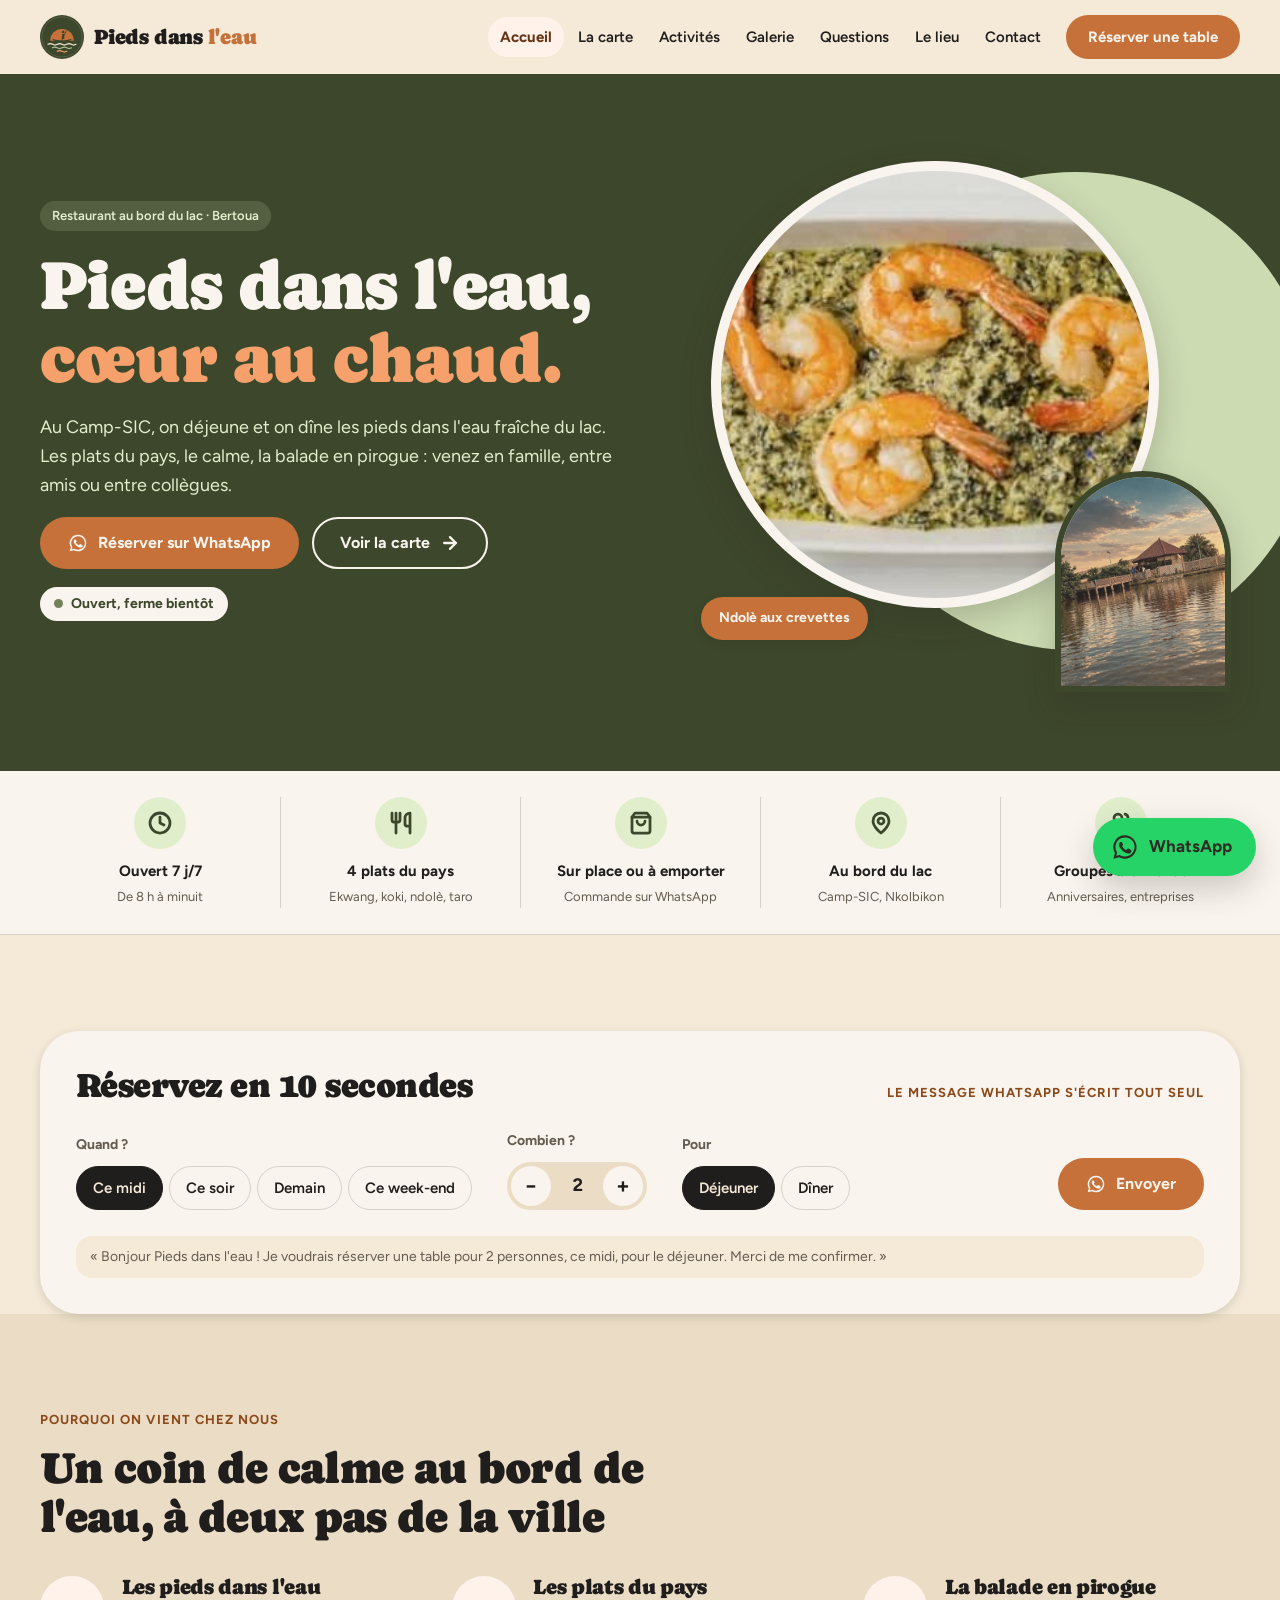
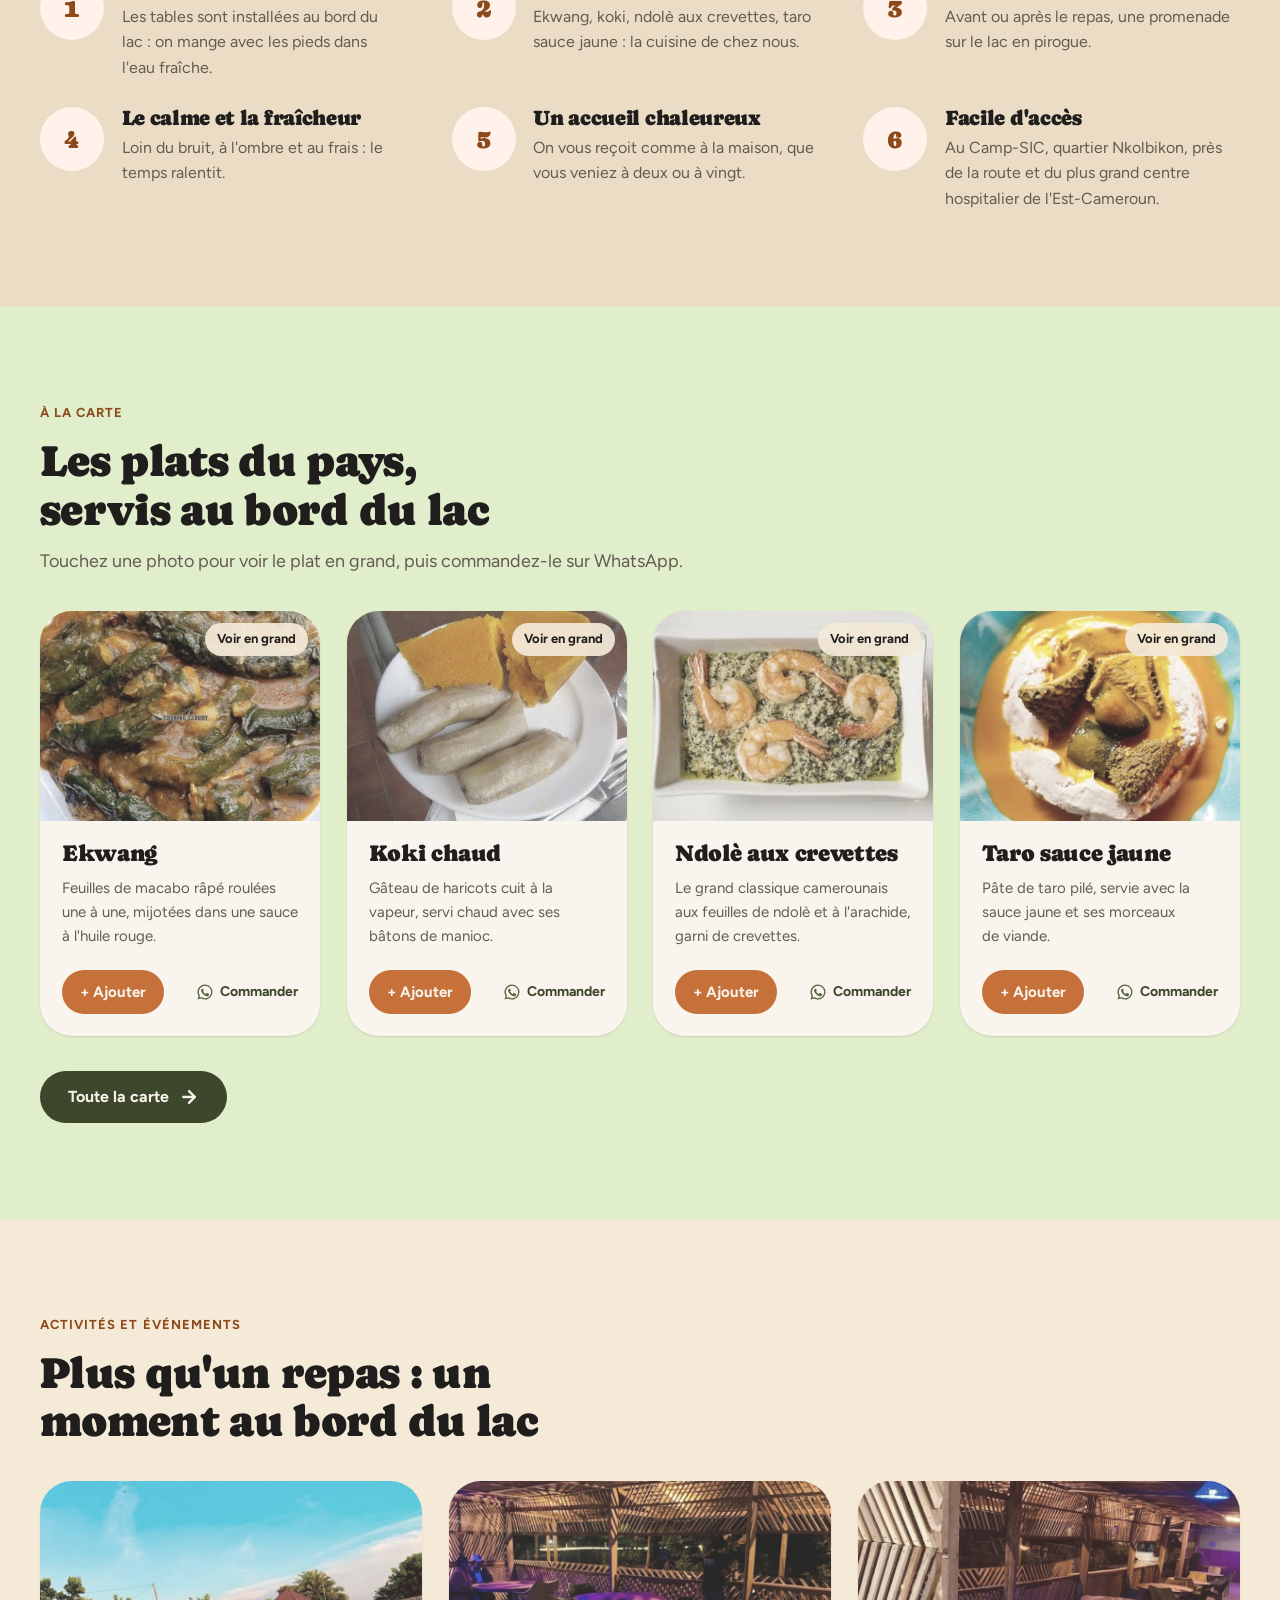
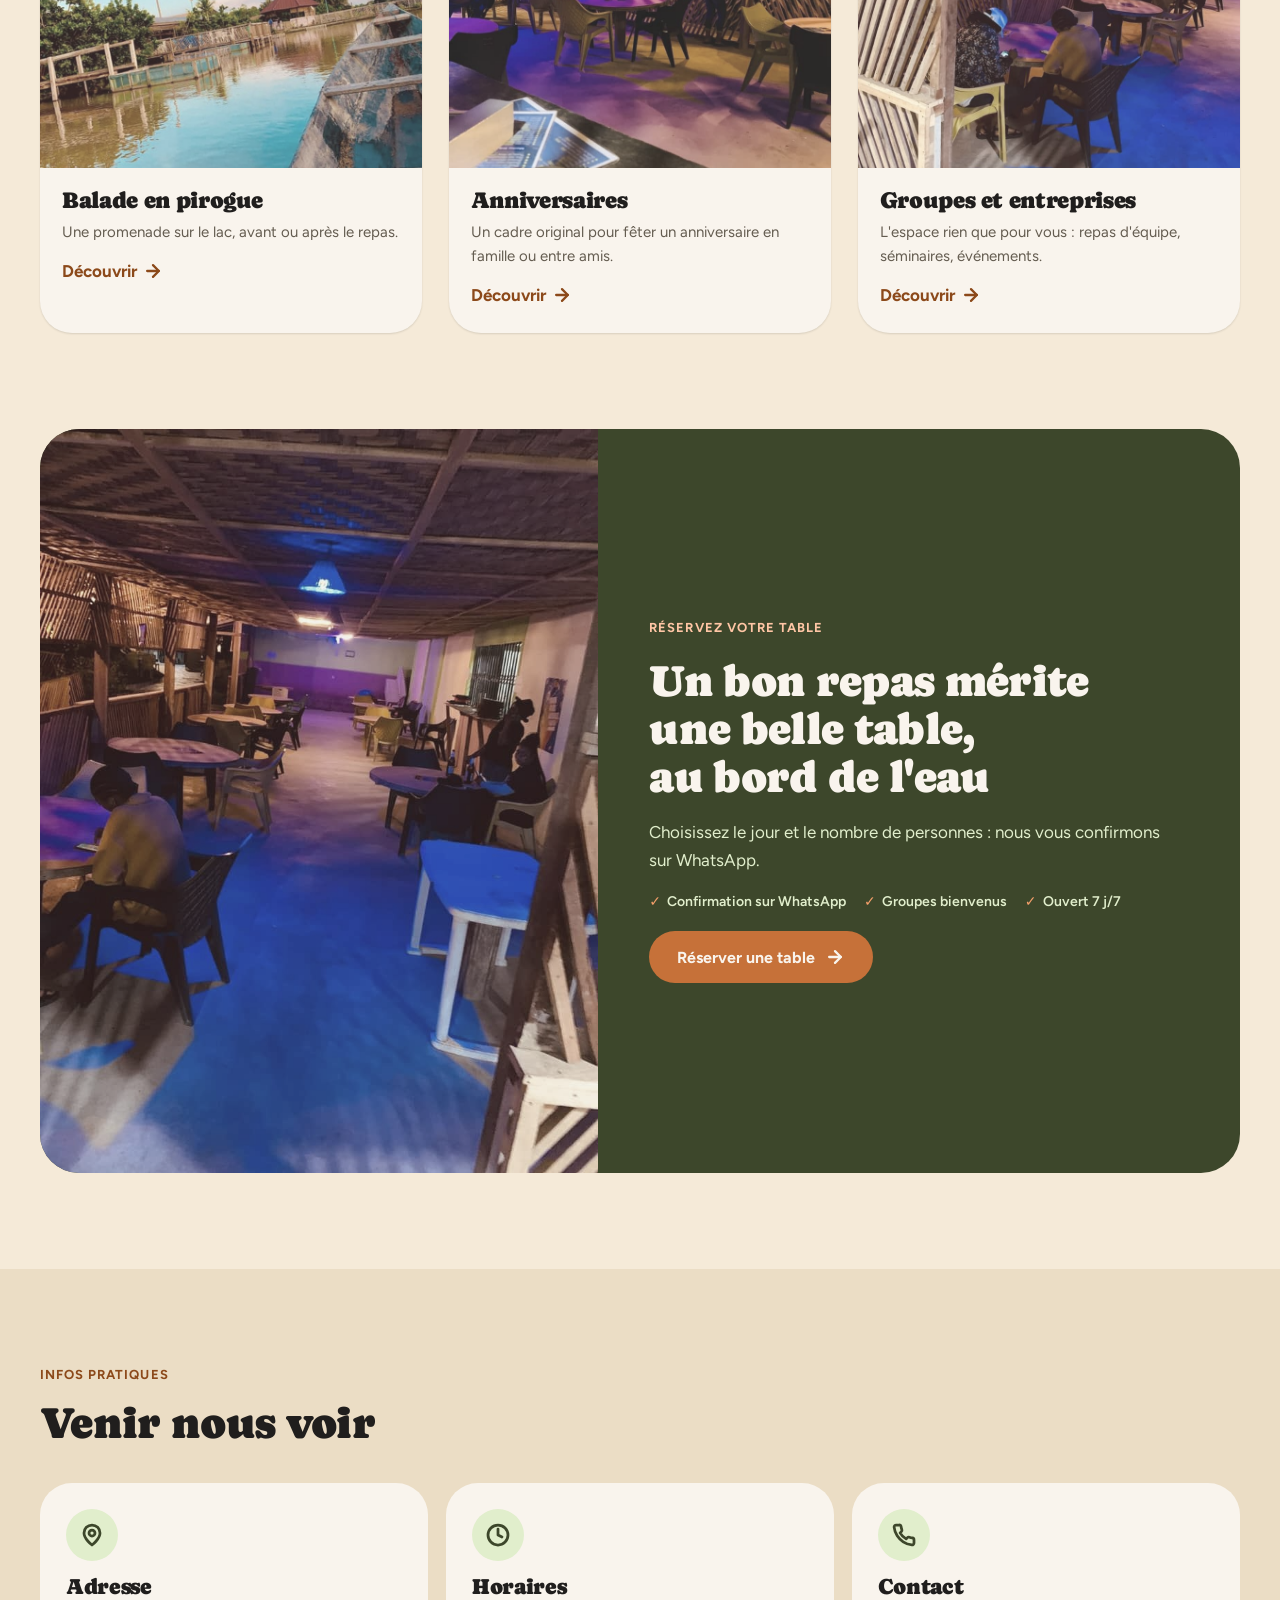
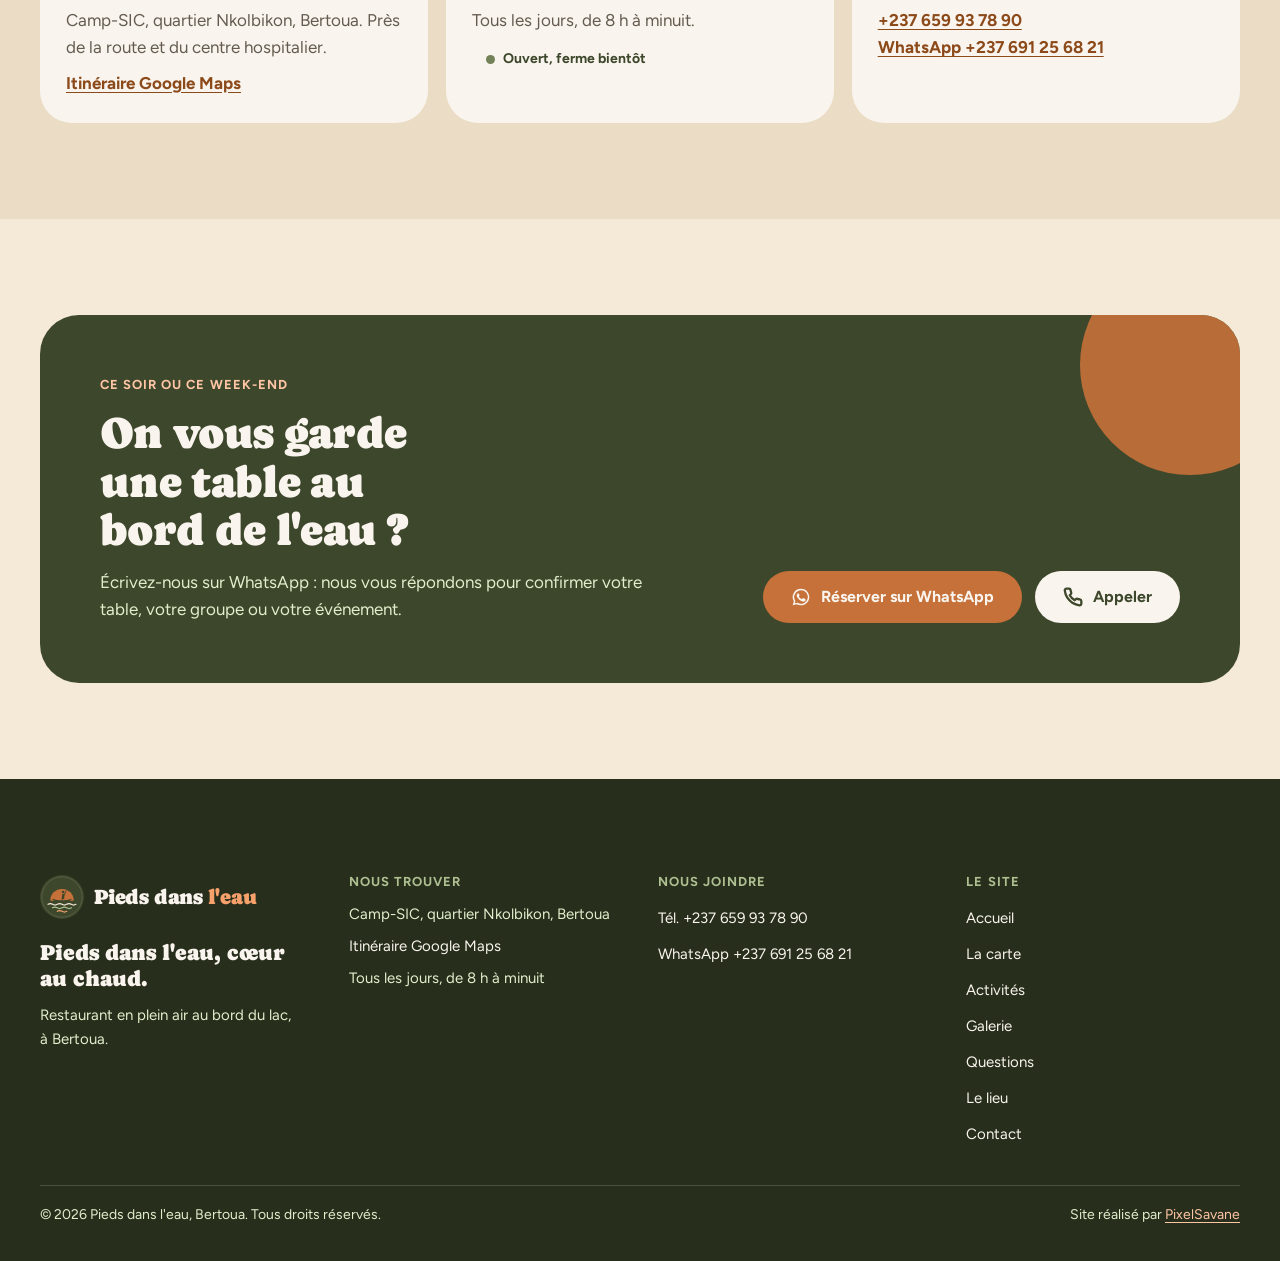
==== commit 85d246cc: "Add files via upload" ====
--- a/index.html
+++ b/index.html
@@ -1,230 +1,246 @@
-<!doctype html>
-<html lang="fr">
-<head>
-<meta charset="utf-8">
-<meta name="viewport" content="width=device-width, initial-scale=1">
-<title>Pieds dans l'eau · Restaurant au bord du lac à Bertoua</title>
-<meta name="description" content="Restaurant en plein air au bord du lac, au Camp-SIC à Bertoua. Poisson du lac braisé, grillades, ndolè, koko, balade en pirogue. Ouvert tous les jours.">
-<meta name="theme-color" content="#0D3436">
-<meta property="og:type" content="website">
-<meta property="og:locale" content="fr_FR">
-<meta property="og:site_name" content="Pieds dans l'eau">
-<meta property="og:title" content="Pieds dans l'eau · Restaurant au bord du lac à Bertoua">
-<meta property="og:description" content="Restaurant en plein air au bord du lac, au Camp-SIC à Bertoua. Poisson du lac braisé, grillades, ndolè, koko, balade en pirogue. Ouvert tous les jours.">
-<meta property="og:url" content="https://pieds-dans-leau.vercel.app/">
-<meta property="og:image" content="https://pieds-dans-leau.vercel.app/images/partage.png">
-<meta property="og:image:width" content="1200">
-<meta property="og:image:height" content="630">
-<link rel="canonical" href="https://pieds-dans-leau.vercel.app/">
-<meta name="twitter:card" content="summary_large_image">
-<link rel="icon" href="images/logo.svg" type="image/svg+xml">
-<link rel="apple-touch-icon" href="images/icone-180.png">
-<link rel="preconnect" href="https://fonts.googleapis.com">
-<link rel="preconnect" href="https://fonts.gstatic.com" crossorigin>
-<link href="https://fonts.googleapis.com/css2?family=Fraunces:ital,opsz,wght@0,9..144,500;0,9..144,600;1,9..144,500&amp;family=Sora:wght@400;600&amp;display=swap" rel="stylesheet">
-<link rel="stylesheet" href="tokens.css">
-<link rel="stylesheet" href="style.css">
-</head>
-<body>
-<a class="saut" href="#contenu">Aller au contenu</a>
-<header class="entete">
-  <div class="conteneur">
-    <a class="marque" href="index.html" aria-label="Pieds dans l'eau, accueil"><img src="images/logo.svg" alt="" width="42" height="42"><span>Pieds dans l'eau</span></a>
-    <button class="nav-bouton" type="button" aria-expanded="false" aria-controls="nav"><svg viewBox="0 0 24 24" fill="none" stroke="currentColor" stroke-width="2" stroke-linecap="round" aria-hidden="true"><path d="M4 7h16M4 12h16M4 17h16"/></svg>Menu</button>
-    <nav class="nav" id="nav" aria-label="Navigation principale">
-      <ul>
-      <li><a href="index.html" aria-current="page">Accueil</a></li>
-      <li><a href="carte.html">La carte</a></li>
-      <li><a href="activites.html">Activités</a></li>
-      <li><a href="galerie.html">Galerie</a></li>
-      <li><a href="questions.html">Questions</a></li>
-      <li><a href="a-propos.html">Le lieu</a></li>
-      <li><a href="contact.html">Contact</a></li>
-      </ul>
-      <a class="bouton b-action" href="contact.html#reserver">Réserver une table<svg viewBox="0 0 24 24" fill="none" stroke="currentColor" stroke-width="1.8" stroke-linecap="round" stroke-linejoin="round" aria-hidden="true"><rect x="4" y="5" width="16" height="15" rx="2"/><path d="M4 10h16M9 3v4m6-4v4"/></svg></a>
-    </nav>
-  </div>
-</header>
-<main id="contenu">
-<section class="heros sombre">
-  <div class="conteneur">
-    <div class="heros-texte">
-      <span class="accroche">Le lac, la braise, le temps qui ralentit</span>
-      <h1>Pieds dans l'eau, <em>cœur au chaud.</em></h1>
-      <span class="ornement" aria-hidden="true"></span>
-      <p class="chapeau">Au Camp-SIC, on déjeune et on dîne les pieds dans l'eau fraîche du lac. Poisson pêché sur place et braisé tout frais, grillades, plats du pays, balade en pirogue : venez en famille, entre amis ou entre collègues.</p>
-      <div class="boutons">
-        <a class="bouton b-action" href="contact.html#reserver">Réserver une table</a>
-        <a class="bouton b-second" href="carte.html">Voir la carte</a>
-      </div>
-      <div class="heros-infos">
-        <span class="statut" data-ouverture>Tous les jours, de 8 h à minuit</span>
-        <span><svg viewBox="0 0 24 24" fill="none" stroke="currentColor" stroke-width="1.8" stroke-linecap="round" aria-hidden="true"><circle cx="12" cy="12" r="9"/><path d="M12 7v5l3 2"/></svg>Tous les jours, de 8 h à minuit</span>
-        <span><svg viewBox="0 0 24 24" fill="none" stroke="currentColor" stroke-width="1.8" stroke-linecap="round" stroke-linejoin="round" aria-hidden="true"><path d="M12 21s-7-6.2-7-11.5a7 7 0 0 1 14 0C19 14.8 12 21 12 21Z"/><circle cx="12" cy="9.5" r="2.5"/></svg>Camp-SIC, Nkolbikon</span>
-      </div>
-    </div>
-    <div class="scene-cadre"><div class="scene"><svg viewBox="0 0 500 400" preserveAspectRatio="xMidYMid slice" role="img" aria-label="Illustration : le lac au coucher du soleil, une pirogue sur l'eau">
-  <rect width="500" height="400" fill="#FDEBD1"/>
-  <circle class="anim-soleil" cx="250" cy="236" r="104" fill="#F39C28"/>
-  <path d="M0 236 C40 200 80 196 120 214 C150 186 190 190 214 236 Z" fill="#2F7C40"/>
-  <path d="M300 236 C330 204 370 190 410 206 C440 194 480 200 500 214 V236 Z" fill="#2F7C40"/>
-  <g class="anim-palme"><path d="M30 236 V150 M30 160 q-22 -10 -36 4 M30 160 q20 -14 38 -4 M30 156 q-10 -22 -30 -24 M30 156 q14 -22 34 -20" stroke="#0D3436" stroke-width="5" fill="none" stroke-linecap="round"/></g>
-  <g class="anim-palme lent"><path d="M462 236 V138 M462 148 q-22 -10 -38 2 M462 148 q20 -12 38 -2 M462 144 q-12 -22 -32 -22 M462 144 q12 -24 32 -22" stroke="#0D3436" stroke-width="5" fill="none" stroke-linecap="round"/></g>
-  <rect y="236" width="500" height="164" fill="#17565A"/>
-  <path class="anim-reflet" d="M180 252 h140 M200 266 h100 M218 280 h64 M232 294 h36" stroke="#F39C28" stroke-width="5" stroke-linecap="round"/>
-  <g class="anim-vague"><path d="M-20 318 q15 -9 30 0 t30 0 t30 0 t30 0 M330 330 q15 -9 30 0 t30 0 t30 0 t30 0 t30 0 M120 362 q15 -9 30 0 t30 0 t30 0 t30 0 t30 0" stroke="#2A7F84" stroke-width="4" fill="none" stroke-linecap="round"/></g>
-  <g class="anim-vague inverse"><path d="M60 280 q12 -7 24 0 t24 0 M380 276 q12 -7 24 0 t24 0" stroke="#B9C9C6" stroke-width="3" fill="none" stroke-linecap="round"/></g>
-  <g class="anim-pirogue">
-    <g fill="#0D3436">
-      <path d="M226 232 Q300 250 374 232 Q366 246 352 247 L248 247 Q234 246 226 232 Z"/>
-      <circle cx="318" cy="186" r="8"/>
-      <path d="M312 197 h13 l3 35 h-19 Z"/>
-      <circle cx="268" cy="200" r="7"/>
-      <path d="M262 210 h12 l2 23 h-16 Z"/>
-    </g>
-    <path class="anim-pagaie" d="M342 176 L300 262" stroke="#0D3436" stroke-width="4.5" stroke-linecap="round"/>
-  </g>
-</svg></div></div>
-  </div>
-</section>
-
-<section class="section section-avantages">
-  <div class="conteneur">
-    <h2 class="visuellement-cache">Pourquoi on vient chez nous</h2>
-    <ul class="avantages">
-      <li><span class="avantage-ico"><svg viewBox="0 0 24 24" fill="none" stroke="currentColor" stroke-width="1.6" stroke-linecap="round" stroke-linejoin="round" aria-hidden="true"><path d="M2 15c2 0 2-1.5 4-1.5S8 15 10 15s2-1.5 4-1.5 2 1.5 4 1.5 2-1.5 4-1.5M2 19c2 0 2-1.5 4-1.5S8 19 10 19s2-1.5 4-1.5 2 1.5 4 1.5 2-1.5 4-1.5M9 11V4m6 7V4"/></svg></span><h3>Les pieds dans l'eau</h3><p>Des tables au bord du lac, dans l'eau fraîche.</p></li>
-      <li><span class="avantage-ico"><svg viewBox="0 0 24 24" fill="none" stroke="currentColor" stroke-width="1.6" stroke-linecap="round" stroke-linejoin="round" aria-hidden="true"><path d="M3 12c3-4 7-5 11-4 2 .5 3.5 2 4.5 4-1 2-2.5 3.5-4.5 4-4 1-8 0-11-4Zm15.5 0L21 9v6l-2.5-3Z"/><circle cx="8" cy="11" r=".8" fill="currentColor"/></svg></span><h3>Poisson du lac</h3><p>Pêché sur place, braisé tout frais.</p></li>
-      <li><span class="avantage-ico"><svg viewBox="0 0 24 24" fill="none" stroke="currentColor" stroke-width="1.6" stroke-linecap="round" stroke-linejoin="round" aria-hidden="true"><path d="M3 14h18l-2.5 4h-13L3 14Zm9-10v10m0-10 6 7h-6"/></svg></span><h3>Balade en pirogue</h3><p>Une promenade sur le lac, avant ou après.</p></li>
-      <li><span class="avantage-ico"><svg viewBox="0 0 24 24" fill="none" stroke="currentColor" stroke-width="1.6" stroke-linecap="round" stroke-linejoin="round" aria-hidden="true"><path d="M5 19c0-8 5-13 14-14-1 9-6 14-14 14Zm0 0 7-7"/></svg></span><h3>Calme et fraîcheur</h3><p>À l'ombre, loin du bruit de la ville.</p></li>
-      <li><span class="avantage-ico"><svg viewBox="0 0 24 24" fill="none" stroke="currentColor" stroke-width="1.6" stroke-linecap="round" stroke-linejoin="round" aria-hidden="true"><path d="M12 20s-7-4.4-7-10a4 4 0 0 1 7-2.6A4 4 0 0 1 19 10c0 5.6-7 10-7 10Z"/></svg></span><h3>Accueil chaleureux</h3><p>Comme à la maison, à deux ou à vingt.</p></li>
-      <li><span class="avantage-ico"><svg viewBox="0 0 24 24" fill="none" stroke="currentColor" stroke-width="1.6" stroke-linecap="round" stroke-linejoin="round" aria-hidden="true"><path d="M12 21s-7-6.2-7-11.5a7 7 0 0 1 14 0C19 14.8 12 21 12 21Z"/><circle cx="12" cy="9.5" r="2.5"/></svg></span><h3>Facile d'accès</h3><p>Camp-SIC, Nkolbikon, près de la route.</p></li>
-    </ul>
-  </div>
-</section>
-
-<section class="section section-favoris">
-  <div class="conteneur">
-    <div class="section-tete centre">
-      <span class="surtitre">Notre carte</span>
-      <h2>Les favoris du lac</h2>
-      <span class="ornement" aria-hidden="true"></span>
-    </div>
-    <div class="grille g4 favoris" id="apercu-carte"></div>
-    <div class="boutons centre" style="margin-top:var(--e-5)">
-      <a class="bouton b-sombre" href="carte.html">Voir toute la carte <svg viewBox="0 0 24 24" fill="none" stroke="currentColor" stroke-width="2" stroke-linecap="round" stroke-linejoin="round" aria-hidden="true"><path d="M5 12h14m-5-5 5 5-5 5"/></svg></a>
-    </div>
-  </div>
-</section>
-
-<section class="section section-resa">
-  <div class="conteneur">
-    <div class="bandeau-resa">
-      <div class="bandeau-visuel"><svg viewBox="0 0 480 320" preserveAspectRatio="xMidYMid slice" role="img" aria-label="Illustration : la terrasse au bord du lac le soir, guirlande allumée">
-        <rect width="480" height="320" fill="#0D3436"/>
-        <circle cx="390" cy="62" r="26" fill="#FDEBD1"/>
-        <path d="M0 176 C60 150 120 154 170 170 C220 146 300 148 340 168 C400 150 450 156 480 166 V190 H0 Z" fill="#17565A"/>
-        <rect y="188" width="480" height="132" fill="#17565A"/>
-        <path d="M330 206 h120 M350 222 h80 M370 238 h40" stroke="#FDEBD1" stroke-width="4" stroke-linecap="round" opacity=".55"/>
-        <path d="M0 40 Q120 96 240 52 T480 46" stroke="#B9C9C6" stroke-width="2" fill="none"/>
-        <g fill="#F39C28"><circle cx="40" cy="58" r="7"/><circle cx="100" cy="74" r="7"/><circle cx="160" cy="76" r="7"/><circle cx="220" cy="60" r="7"/><circle cx="290" cy="46" r="7"/><circle cx="350" cy="50" r="7"/><circle cx="430" cy="47" r="7"/></g>
-        <g fill="#0D3436"><path d="M60 240 h170 v10 H60 Z"/><path d="M76 250 v52 h8 v-52 Zm130 0 v52 h8 v-52 Z"/><path d="M110 216 h10 v24 h-10 Zm60 0 h10 v24 h-10 Z"/><circle cx="145" cy="226" r="11"/></g>
-        <g fill="#F39C28"><path d="M107 214 h16 l-2 4 h-12 Z"/><path d="M167 214 h16 l-2 4 h-12 Z"/></g>
-        <path d="M30 304 q14 -8 28 0 t28 0 t28 0 M250 290 q14 -8 28 0 t28 0 t28 0 t28 0" stroke="#2A7F84" stroke-width="3" fill="none" stroke-linecap="round"/>
-      </svg></div>
-      <div class="bandeau-texte">
-        <span class="surtitre">Réservez votre table</span>
-        <h2>Un bon repas mérite une table au bord de l'eau</h2>
-        <p>Ce soir ou ce week-end, à deux ou en groupe : écrivez-nous sur WhatsApp, nous confirmons votre table.</p>
-        <ul class="garanties">
-          <li><svg viewBox="0 0 24 24" fill="none" stroke="currentColor" stroke-width="2" stroke-linecap="round" stroke-linejoin="round" aria-hidden="true"><circle cx="12" cy="12" r="9"/><path d="m8 12 3 3 5-6"/></svg>Réponse rapide</li>
-          <li><svg viewBox="0 0 24 24" fill="none" stroke="currentColor" stroke-width="2" stroke-linecap="round" stroke-linejoin="round" aria-hidden="true"><circle cx="12" cy="12" r="9"/><path d="m8 12 3 3 5-6"/></svg>Sans frais de réservation</li>
-          <li><svg viewBox="0 0 24 24" fill="none" stroke="currentColor" stroke-width="2" stroke-linecap="round" stroke-linejoin="round" aria-hidden="true"><circle cx="12" cy="12" r="9"/><path d="m8 12 3 3 5-6"/></svg>Groupes bienvenus</li>
-        </ul>
-        <div class="boutons">
-          <a class="bouton b-action" data-wa="Bonjour Pieds dans l'eau ! Je voudrais réserver une table." href="https://wa.me/237691256821"><svg viewBox="0 0 24 24" fill="currentColor" aria-hidden="true"><path d="M12 2a10 10 0 0 0-8.6 15.1L2 22l5-1.3A10 10 0 1 0 12 2Zm0 18.2a8.2 8.2 0 0 1-4.2-1.2l-.3-.2-3 .8.8-2.9-.2-.3A8.2 8.2 0 1 1 12 20.2Zm4.5-6.1c-.2-.1-1.5-.7-1.7-.8-.2-.1-.4-.1-.6.1l-.8 1c-.1.2-.3.2-.5.1a6.7 6.7 0 0 1-3.3-2.9c-.2-.4.2-.4.7-1.3.1-.2 0-.3 0-.4l-.8-1.8c-.2-.5-.4-.4-.6-.4h-.5a1 1 0 0 0-.7.3 3 3 0 0 0-.9 2.2 5.2 5.2 0 0 0 1.1 2.7 11.8 11.8 0 0 0 4.5 4c1.7.7 2.3.8 3.2.6a2.7 2.7 0 0 0 1.8-1.2 2.2 2.2 0 0 0 .1-1.3c0-.1-.2-.2-.5-.3Z"/></svg>Réserver sur WhatsApp</a>
-          <a class="bouton b-second" href="tel:+237659937890">Appeler</a>
-        </div>
-      </div>
-    </div>
-    <ul class="chiffres">
-      <li><b>7 j/7</b><span>Ouvert tous les jours</span></li>
-      <li><b>8 h – 0 h</b><span>Service toute la journée</span></li>
-      <li><b>4</b><span>Familles de plats</span></li>
-      <li><b>1 lac</b><span>Et une pirogue pour le découvrir</span></li>
-    </ul>
-  </div>
-</section>
-
-<section class="section section-alt">
-  <div class="conteneur">
-    <div class="section-tete">
-      <span class="surtitre">Activités et événements</span>
-      <h2>Plus qu'un repas : un moment au bord du lac</h2>
-    </div>
-    <div class="grille g3">
-      <a class="carte carte-lien" href="activites.html#pirogue"><h3>Balade en pirogue</h3><p>Une promenade sur le lac, avant ou après le repas.</p><span class="fleche">En savoir plus →</span></a>
-      <a class="carte carte-lien" href="activites.html#anniversaires"><h3>Anniversaires</h3><p>Un cadre original pour fêter un anniversaire en famille ou entre amis.</p><span class="fleche">En savoir plus →</span></a>
-      <a class="carte carte-lien" href="activites.html#entreprises"><h3>Groupes et entreprises</h3><p>L'espace rien que pour vous : repas d'équipe, séminaires, événements.</p><span class="fleche">En savoir plus →</span></a>
-    </div>
-  </div>
-</section>
-
-<section class="section">
-  <div class="conteneur">
-    <div class="section-tete"><span class="surtitre">Infos pratiques</span><h2>Venir nous voir</h2></div>
-    <div class="infos">
-      <div class="info"><h3>Adresse</h3><p>Camp-SIC, quartier Nkolbikon, Bertoua<br>Près de la route et du centre hospitalier.</p><a href="https://www.google.com/maps/search/?api=1&amp;query=Camp+SIC+Nkolbikon+Bertoua" target="_blank" rel="noopener">Itinéraire Google Maps →</a></div>
-      <div class="info"><h3>Horaires</h3><p>Tous les jours, de 8 h à minuit.</p><p><span class="statut" data-ouverture></span></p></div>
-      <div class="info"><h3>Contact</h3><ul><li><a href="tel:+237659937890">+237 659 93 78 90</a></li><li><a data-wa="Bonjour Pieds dans l'eau !" href="https://wa.me/237691256821">WhatsApp +237 691 25 68 21</a></li></ul></div>
-    </div>
-  </div>
-</section>
-</main>
-<footer class="pied">
-  <div class="conteneur">
-    <div class="pied-grille">
-      <div>
-        <a class="marque" href="index.html"><img src="images/logo.svg" alt="" width="42" height="42"><span>Pieds dans l'eau</span></a>
-        <p class="slogan">Pieds dans l'eau, cœur au chaud.</p>
-        <p style="margin-top:var(--e-2)">Restaurant en plein air au bord du lac, à Bertoua.</p>
-      </div>
-      <div>
-        <h2>Nous trouver</h2>
-        <ul>
-          <li>Camp-SIC, quartier Nkolbikon, Bertoua</li>
-          <li><a href="https://www.google.com/maps/search/?api=1&amp;query=Camp+SIC+Nkolbikon+Bertoua" target="_blank" rel="noopener">Itinéraire Google Maps</a></li>
-          <li>Tous les jours, de 8 h à minuit</li>
-        </ul>
-      </div>
-      <div>
-        <h2>Nous joindre</h2>
-        <ul>
-          <li><a href="tel:+237659937890">Tél. +237 659 93 78 90</a></li>
-          <li><a data-wa="Bonjour Pieds dans l'eau !" href="https://wa.me/237691256821">WhatsApp +237 691 25 68 21</a></li>
-          <!-- À AJOUTER : email, Facebook, Instagram, TikTok -->
-        </ul>
-      </div>
-      <div>
-        <h2>Le site</h2>
-        <ul>
-          <li><a href="index.html">Accueil</a></li>
-          <li><a href="carte.html">La carte</a></li>
-          <li><a href="activites.html">Activités</a></li>
-          <li><a href="galerie.html">Galerie</a></li>
-          <li><a href="questions.html">Questions</a></li>
-          <li><a href="a-propos.html">Le lieu</a></li>
-          <li><a href="contact.html">Contact</a></li>
-        </ul>
-      </div>
-    </div>
-    <div class="copyright">
-      <p>© <span data-annee>2026</span> Pieds dans l'eau, Bertoua. Tous droits réservés.</p>
-      <p>Site réalisé par <a class="credit" href="https://wa.me/237696229416?text=Bonjour%20PixelSavane%20%21%20J%27ai%20vu%20le%20site%20de%20Pieds%20dans%20l%27eau%20et%20je%20voudrais%20un%20site%20moi%20aussi." target="_blank" rel="noopener">PixelSavane</a></p>
-    </div>
-  </div>
-</footer>
-<a class="wa-flottant" data-wa="Bonjour Pieds dans l'eau ! J'ai une question." href="https://wa.me/237691256821" aria-label="Nous écrire sur WhatsApp"><svg viewBox="0 0 24 24" fill="currentColor" aria-hidden="true"><path d="M12 2a10 10 0 0 0-8.6 15.1L2 22l5-1.3A10 10 0 1 0 12 2Zm0 18.2a8.2 8.2 0 0 1-4.2-1.2l-.3-.2-3 .8.8-2.9-.2-.3A8.2 8.2 0 1 1 12 20.2Zm4.5-6.1c-.2-.1-1.5-.7-1.7-.8-.2-.1-.4-.1-.6.1l-.8 1c-.1.2-.3.2-.5.1a6.7 6.7 0 0 1-3.3-2.9c-.2-.4.2-.4.7-1.3.1-.2 0-.3 0-.4l-.8-1.8c-.2-.5-.4-.4-.6-.4h-.5a1 1 0 0 0-.7.3 3 3 0 0 0-.9 2.2 5.2 5.2 0 0 0 1.1 2.7 11.8 11.8 0 0 0 4.5 4c1.7.7 2.3.8 3.2.6a2.7 2.7 0 0 0 1.8-1.2 2.2 2.2 0 0 0 .1-1.3c0-.1-.2-.2-.5-.3Z"/></svg><span>WhatsApp</span></a>
-<script src="contenu.js"></script>
-<script src="site.js"></script>
-</body>
-</html>
+<!doctype html>
+<html lang="fr">
+<head>
+<meta charset="utf-8">
+<meta name="viewport" content="width=device-width, initial-scale=1">
+<title>Pieds dans l'eau · Restaurant au bord du lac à Bertoua</title>
+<meta name="description" content="Restaurant en plein air au bord du lac, au Camp-SIC à Bertoua. Ekwang, koki, ndolè aux crevettes, taro sauce jaune, balade en pirogue. Ouvert tous les jours.">
+<meta name="theme-color" content="#f5ead8">
+<link rel="canonical" href="https://pieds-dans-leau.vercel.app/">
+<meta property="og:type" content="website">
+<meta property="og:locale" content="fr_FR">
+<meta property="og:site_name" content="Pieds dans l'eau">
+<meta property="og:url" content="https://pieds-dans-leau.vercel.app/">
+<meta property="og:title" content="Pieds dans l'eau · Restaurant au bord du lac à Bertoua">
+<meta property="og:description" content="Restaurant en plein air au bord du lac, au Camp-SIC à Bertoua. Ekwang, koki, ndolè aux crevettes, taro sauce jaune, balade en pirogue. Ouvert tous les jours.">
+<meta property="og:image" content="https://pieds-dans-leau.vercel.app/images/partage.png">
+<meta property="og:image:width" content="1200">
+<meta property="og:image:height" content="630">
+<meta name="twitter:card" content="summary_large_image">
+<link rel="icon" href="images/logo.svg" type="image/svg+xml">
+<link rel="apple-touch-icon" href="images/icone-180.png">
+<link rel="preconnect" href="https://fonts.googleapis.com">
+<link rel="preconnect" href="https://fonts.gstatic.com" crossorigin>
+<link href="https://fonts.googleapis.com/css2?family=Caprasimo&amp;family=Figtree:wght@400;500;600;700&amp;display=swap" rel="stylesheet">
+<link rel="stylesheet" href="tokens.css">
+<link rel="stylesheet" href="style.css">
+</head>
+<body data-base="" data-page="index.html" data-message="Bonjour Pieds dans l'eau ! Je voudrais réserver une table.">
+<a class="saut" href="#contenu">Aller au contenu</a>
+<header class="entete" id="entete">
+  <div class="conteneur entete-barre">
+    <a class="marque" href="index.html" aria-label="Pieds dans l'eau, accueil"><img src="images/logo.svg" alt="" width="44" height="44"><span>Pieds dans <em>l'eau</em></span></a>
+    <nav class="nav" aria-label="Navigation principale">
+      <ul>
+          <li><a href="index.html" data-page="index.html" aria-current="page">Accueil</a></li>
+          <li><a href="carte.html" data-page="carte.html">La carte</a></li>
+          <li><a href="activites.html" data-page="activites.html">Activités</a></li>
+          <li><a href="galerie.html" data-page="galerie.html">Galerie</a></li>
+          <li><a href="questions.html" data-page="questions.html">Questions</a></li>
+          <li><a href="a-propos.html" data-page="a-propos.html">Le lieu</a></li>
+          <li><a href="contact.html" data-page="contact.html">Contact</a></li>
+      </ul>
+      <a class="bouton b-accent" href="https://wa.me/237691256821" data-wa="Bonjour Pieds dans l'eau ! Je voudrais réserver une table." target="_blank" rel="noopener">Réserver une table</a>
+    </nav>
+    <button class="nav-bouton" type="button" aria-expanded="false" aria-controls="menu-mobile"><svg class="ico" viewBox="0 0 24 24" fill="none" stroke="currentColor" stroke-width="2.75" stroke-linecap="round" stroke-linejoin="round" aria-hidden="true"><path d="M4 6h16M4 12h16M4 18h16"/></svg><span>Menu</span></button>
+  </div>
+  <div class="apercu" id="apercu" aria-hidden="true"></div>
+</header>
+<nav class="menu-mobile" id="menu-mobile" aria-label="Menu">
+  <ul>
+      <li><a href="index.html" aria-current="page"><img src="photos/lieu/lac-coucher.jpg" alt="" class="washed" loading="lazy"><span><b>Accueil</b><small>Le restaurant au bord du lac</small></span></a></li>
+      <li><a href="carte.html"><img src="photos/plats/ndole.jpg" alt="" class="washed" loading="lazy"><span><b>La carte</b><small>Ekwang, koki, ndolè, taro</small></span></a></li>
+      <li><a href="activites.html"><img src="photos/lieu/lac-pirogue.jpg" alt="" class="washed" loading="lazy"><span><b>Activités</b><small>Pirogue, anniversaires, entreprises</small></span></a></li>
+      <li><a href="galerie.html"><img src="photos/lieu/soir-terrasse.jpg" alt="" class="washed" loading="lazy"><span><b>Galerie</b><small>Le lac et la terrasse en images</small></span></a></li>
+      <li><a href="questions.html"><img src="photos/lieu/terrasse.jpg" alt="" class="washed" loading="lazy"><span><b>Questions</b><small>Horaires, réservation, accès</small></span></a></li>
+      <li><a href="a-propos.html"><img src="photos/lieu/terrasse-jour.jpg" alt="" class="washed" loading="lazy"><span><b>Le lieu</b><small>Une terrasse au bord de l'eau</small></span></a></li>
+      <li><a href="contact.html"><img src="photos/lieu/entree.jpg" alt="" class="washed" loading="lazy"><span><b>Contact</b><small>Réserver, venir, nous écrire</small></span></a></li>
+  </ul>
+</nav>
+<main id="contenu">
+<section class="heros">
+  <div class="conteneur">
+    <div class="heros-texte">
+      <span class="etiquette monte">Restaurant au bord du lac · Bertoua</span>
+      <h1 class="monte" style="--i:1">Pieds dans l'eau, <em>cœur au chaud.</em></h1>
+      <p class="chapeau monte" style="--i:2">Au Camp-SIC, on déjeune et on dîne les pieds dans l'eau fraîche du lac. Les plats du pays, le calme, la balade en pirogue : venez en famille, entre amis ou entre collègues.</p>
+      <div class="boutons monte" style="--i:3">
+        <a class="bouton b-accent" href="https://wa.me/237691256821" data-wa="Bonjour Pieds dans l'eau ! Je voudrais réserver une table." target="_blank" rel="noopener"><svg class="ico" viewBox="0 0 24 24" fill="currentColor" aria-hidden="true"><path d="M12 2a10 10 0 0 0-8.6 15.1L2 22l5-1.3A10 10 0 1 0 12 2Zm0 18.2a8.2 8.2 0 0 1-4.2-1.2l-.3-.2-3 .8.8-2.9-.2-.3A8.2 8.2 0 1 1 12 20.2Zm4.5-6.1c-.2-.1-1.5-.7-1.7-.8-.2-.1-.4-.1-.6.1l-.8 1c-.1.2-.3.2-.5.1a6.7 6.7 0 0 1-3.3-2.9c-.2-.4.2-.4.7-1.3.1-.2 0-.3 0-.4l-.8-1.8c-.2-.5-.4-.4-.6-.4h-.5a1 1 0 0 0-.7.3 3 3 0 0 0-.9 2.2 5.2 5.2 0 0 0 1.1 2.7 11.8 11.8 0 0 0 4.5 4c1.7.7 2.3.8 3.2.6a2.7 2.7 0 0 0 1.8-1.2 2.2 2.2 0 0 0 .1-1.3c0-.1-.2-.2-.5-.3Z"/></svg>Réserver sur WhatsApp</a>
+        <a class="bouton b-contour" href="carte.html">Voir la carte <svg class="ico fleche" viewBox="0 0 24 24" fill="none" stroke="currentColor" stroke-width="2.75" stroke-linecap="round" stroke-linejoin="round" aria-hidden="true"><path d="M5 12h14"/><path d="m12 5 7 7-7 7"/></svg></a>
+      </div>
+      <span class="statut monte" style="--i:4" data-ouverture>Tous les jours, de 8 h à minuit</span>
+    </div>
+    <div class="heros-photos monte" style="--i:2">
+      <div class="heros-disque"></div>
+      <div class="assiette"><img src="photos/plats/ndole.jpg" alt="Ndolè aux crevettes" width="512" height="317"></div>
+      <div class="arche petite-arche"><img class="washed" src="photos/lieu/lac-coucher.jpg" alt="Le lac au coucher du soleil, vu depuis le restaurant" loading="lazy"></div>
+      <span class="pastille-lac">Ndolè aux crevettes</span>
+    </div>
+  </div>
+</section>
+<section class="atouts-bande">
+  <div class="conteneur">
+    <ul class="atouts-ligne">
+      <li class="monte" style="--i:0"><span class="rond-ico"><svg class="ico" viewBox="0 0 24 24" fill="none" stroke="currentColor" stroke-width="2.75" stroke-linecap="round" stroke-linejoin="round" aria-hidden="true"><circle cx="12" cy="12" r="10"/><path d="M12 6v6l4 2"/></svg></span><b>Ouvert 7 j/7</b><small>De 8 h à minuit</small></li>
+      <li class="monte" style="--i:1"><span class="rond-ico"><svg class="ico" viewBox="0 0 24 24" fill="none" stroke="currentColor" stroke-width="2.75" stroke-linecap="round" stroke-linejoin="round" aria-hidden="true"><path d="M3 2v7c0 1.1.9 2 2 2h4a2 2 0 0 0 2-2V2"/><path d="M7 2v20"/><path d="M21 15V2a5 5 0 0 0-5 5v6c0 1.1.9 2 2 2h3Zm0 0v7"/></svg></span><b>4 plats du pays</b><small>Ekwang, koki, ndolè, taro</small></li>
+      <li class="monte" style="--i:2"><span class="rond-ico"><svg class="ico" viewBox="0 0 24 24" fill="none" stroke="currentColor" stroke-width="2.75" stroke-linecap="round" stroke-linejoin="round" aria-hidden="true"><path d="M6 2 3 6v14a2 2 0 0 0 2 2h14a2 2 0 0 0 2-2V6l-3-4Z"/><path d="M3 6h18"/><path d="M16 10a4 4 0 0 1-8 0"/></svg></span><b>Sur place ou à emporter</b><small>Commande sur WhatsApp</small></li>
+      <li class="monte" style="--i:3"><span class="rond-ico"><svg class="ico" viewBox="0 0 24 24" fill="none" stroke="currentColor" stroke-width="2.75" stroke-linecap="round" stroke-linejoin="round" aria-hidden="true"><path d="M20 10c0 6-8 12-8 12s-8-6-8-12a8 8 0 0 1 16 0Z"/><circle cx="12" cy="10" r="3"/></svg></span><b>Au bord du lac</b><small>Camp-SIC, Nkolbikon</small></li>
+      <li class="monte" style="--i:4"><span class="rond-ico"><svg class="ico" viewBox="0 0 24 24" fill="none" stroke="currentColor" stroke-width="2.75" stroke-linecap="round" stroke-linejoin="round" aria-hidden="true"><path d="M16 21v-2a4 4 0 0 0-4-4H6a4 4 0 0 0-4 4v2"/><circle cx="9" cy="7" r="4"/><path d="M22 21v-2a4 4 0 0 0-3-3.87"/><path d="M16 3.13a4 4 0 0 1 0 7.75"/></svg></span><b>Groupes bienvenus</b><small>Anniversaires, entreprises</small></li>
+    </ul>
+  </div>
+</section>
+<section class="section-resa10">
+  <div class="conteneur">
+    <div class="resa10 monte" style="--i:3" id="resa10">
+      <div class="resa10-tete">
+        <h2>Réservez en 10 secondes</h2>
+        <span class="surtitre">Le message WhatsApp s'écrit tout seul</span>
+      </div>
+      <div class="resa10-grille">
+        <div class="choix-groupe"><span>Quand ?</span>
+          <div class="puces" data-groupe="moment">
+            <button type="button" class="puce" aria-pressed="true">Ce midi</button>
+            <button type="button" class="puce" aria-pressed="false">Ce soir</button>
+            <button type="button" class="puce" aria-pressed="false">Demain</button>
+            <button type="button" class="puce" aria-pressed="false">Ce week-end</button>
+          </div></div>
+        <div class="choix-groupe"><span>Combien ?</span>
+          <div class="compteur"><button type="button" data-delta="-1" aria-label="Une personne de moins">−</button><output id="resa10-n" aria-live="polite">2</output><button type="button" data-delta="1" aria-label="Une personne de plus">+</button></div></div>
+        <div class="choix-groupe"><span>Pour</span>
+          <div class="puces" data-groupe="repas">
+            <button type="button" class="puce" aria-pressed="true">Déjeuner</button>
+            <button type="button" class="puce" aria-pressed="false">Dîner</button>
+          </div></div>
+        <a class="bouton b-accent" id="resa10-envoyer" href="https://wa.me/237691256821" data-wa="" target="_blank" rel="noopener"><svg class="ico" viewBox="0 0 24 24" fill="currentColor" aria-hidden="true"><path d="M12 2a10 10 0 0 0-8.6 15.1L2 22l5-1.3A10 10 0 1 0 12 2Zm0 18.2a8.2 8.2 0 0 1-4.2-1.2l-.3-.2-3 .8.8-2.9-.2-.3A8.2 8.2 0 1 1 12 20.2Zm4.5-6.1c-.2-.1-1.5-.7-1.7-.8-.2-.1-.4-.1-.6.1l-.8 1c-.1.2-.3.2-.5.1a6.7 6.7 0 0 1-3.3-2.9c-.2-.4.2-.4.7-1.3.1-.2 0-.3 0-.4l-.8-1.8c-.2-.5-.4-.4-.6-.4h-.5a1 1 0 0 0-.7.3 3 3 0 0 0-.9 2.2 5.2 5.2 0 0 0 1.1 2.7 11.8 11.8 0 0 0 4.5 4c1.7.7 2.3.8 3.2.6a2.7 2.7 0 0 0 1.8-1.2 2.2 2.2 0 0 0 .1-1.3c0-.1-.2-.2-.5-.3Z"/></svg>Envoyer</a>
+      </div>
+      <p class="resa10-message" id="resa10-message"></p>
+    </div>
+  </div>
+</section>
+
+<section class="section section-surface">
+  <div class="conteneur">
+    <div class="section-tete monte"><span class="surtitre">Pourquoi on vient chez nous</span><h2>Un coin de calme au bord de l'eau, à deux pas de la ville</h2></div>
+    <ol class="atouts">
+      <li class="monte" style="--i:0"><span class="num">1</span><div><h3>Les pieds dans l'eau</h3><p>Les tables sont installées au bord du lac : on mange avec les pieds dans l'eau fraîche.</p></div></li>
+      <li class="monte" style="--i:1"><span class="num">2</span><div><h3>Les plats du pays</h3><p>Ekwang, koki, ndolè aux crevettes, taro sauce jaune : la cuisine de chez nous.</p></div></li>
+      <li class="monte" style="--i:2"><span class="num">3</span><div><h3>La balade en pirogue</h3><p>Avant ou après le repas, une promenade sur le lac en pirogue.</p></div></li>
+      <li class="monte" style="--i:3"><span class="num">4</span><div><h3>Le calme et la fraîcheur</h3><p>Loin du bruit, à l'ombre et au frais : le temps ralentit.</p></div></li>
+      <li class="monte" style="--i:4"><span class="num">5</span><div><h3>Un accueil chaleureux</h3><p>On vous reçoit comme à la maison, que vous veniez à deux ou à vingt.</p></div></li>
+      <li class="monte" style="--i:5"><span class="num">6</span><div><h3>Facile d'accès</h3><p>Au Camp-SIC, quartier Nkolbikon, près de la route et du plus grand centre hospitalier de l'Est-Cameroun.</p></div></li>
+    </ol>
+  </div>
+</section>
+
+<section class="section section-sauge">
+  <div class="conteneur">
+    <div class="section-tete monte"><span class="surtitre">À la carte</span><h2>Les plats du pays, servis au bord du lac</h2><p class="chapeau">Touchez une photo pour voir le plat en grand, puis commandez-le sur WhatsApp.</p></div>
+    <div class="grille-plats" id="apercu-carte"></div>
+    <div class="boutons" style="margin-top:var(--space-8)"><a class="bouton b-sombre" href="carte.html">Toute la carte <svg class="ico fleche" viewBox="0 0 24 24" fill="none" stroke="currentColor" stroke-width="2.75" stroke-linecap="round" stroke-linejoin="round" aria-hidden="true"><path d="M5 12h14"/><path d="m12 5 7 7-7 7"/></svg></a></div>
+  </div>
+</section>
+
+<section class="section">
+  <div class="conteneur">
+    <div class="section-tete monte"><span class="surtitre">Activités et événements</span><h2>Plus qu'un repas : un moment au bord du lac</h2></div>
+    <div class="grille-trois">
+      <a class="carte-act monte" style="--i:0" href="activites.html#pirogue"><div class="photo"><img class="washed" src="photos/lieu/lac-pirogue.jpg" alt="Une pirogue sur le lac" loading="lazy"></div><div class="corps"><h3>Balade en pirogue</h3><p>Une promenade sur le lac, avant ou après le repas.</p><span class="lien">Découvrir <svg class="ico fleche" viewBox="0 0 24 24" fill="none" stroke="currentColor" stroke-width="2.75" stroke-linecap="round" stroke-linejoin="round" aria-hidden="true"><path d="M5 12h14"/><path d="m12 5 7 7-7 7"/></svg></span></div></a>
+      <a class="carte-act monte" style="--i:1" href="activites.html#anniversaires"><div class="photo"><img class="washed" src="photos/lieu/soir-terrasse.jpg" alt="La terrasse éclairée le soir" loading="lazy"></div><div class="corps"><h3>Anniversaires</h3><p>Un cadre original pour fêter un anniversaire en famille ou entre amis.</p><span class="lien">Découvrir <svg class="ico fleche" viewBox="0 0 24 24" fill="none" stroke="currentColor" stroke-width="2.75" stroke-linecap="round" stroke-linejoin="round" aria-hidden="true"><path d="M5 12h14"/><path d="m12 5 7 7-7 7"/></svg></span></div></a>
+      <a class="carte-act monte" style="--i:2" href="activites.html#entreprises"><div class="photo"><img class="washed" src="photos/lieu/soir-tables.jpg" alt="Des tables dressées pour un groupe" loading="lazy"></div><div class="corps"><h3>Groupes et entreprises</h3><p>L'espace rien que pour vous : repas d'équipe, séminaires, événements.</p><span class="lien">Découvrir <svg class="ico fleche" viewBox="0 0 24 24" fill="none" stroke="currentColor" stroke-width="2.75" stroke-linecap="round" stroke-linejoin="round" aria-hidden="true"><path d="M5 12h14"/><path d="m12 5 7 7-7 7"/></svg></span></div></a>
+    </div>
+  </div>
+</section>
+
+<section class="section" style="padding-top:0">
+  <div class="conteneur">
+    <div class="resa-photo monte">
+      <div class="resa-photo-img"><img class="washed" src="photos/lieu/soir-salle.jpg" alt="La salle éclairée le soir" loading="lazy"></div>
+      <div class="resa-photo-texte">
+        <span class="surtitre" style="color:var(--accent-300)">Réservez votre table</span>
+        <h2>Un bon repas mérite une belle table, au bord de l'eau</h2>
+        <p>Choisissez le jour et le nombre de personnes : nous vous confirmons sur WhatsApp.</p>
+        <ul class="coches"><li>Confirmation sur WhatsApp</li><li>Groupes bienvenus</li><li>Ouvert 7 j/7</li></ul>
+        <a class="bouton b-accent" href="contact.html#reserver">Réserver une table <svg class="ico fleche" viewBox="0 0 24 24" fill="none" stroke="currentColor" stroke-width="2.75" stroke-linecap="round" stroke-linejoin="round" aria-hidden="true"><path d="M5 12h14"/><path d="m12 5 7 7-7 7"/></svg></a>
+      </div>
+    </div>
+  </div>
+</section>
+
+<section class="section section-surface">
+  <div class="conteneur">
+    <div class="section-tete monte"><span class="surtitre">Infos pratiques</span><h2>Venir nous voir</h2></div>
+    <div class="infos">
+      <div class="info monte" style="--i:0"><span class="icone"><svg class="ico" viewBox="0 0 24 24" fill="none" stroke="currentColor" stroke-width="2.75" stroke-linecap="round" stroke-linejoin="round" aria-hidden="true"><path d="M20 10c0 6-8 12-8 12s-8-6-8-12a8 8 0 0 1 16 0Z"/><circle cx="12" cy="10" r="3"/></svg></span><h3>Adresse</h3><p>Camp-SIC, quartier Nkolbikon, Bertoua. Près de la route et du centre hospitalier.</p><a href="https://www.google.com/maps/search/?api=1&amp;query=Camp+SIC+Nkolbikon+Bertoua" target="_blank" rel="noopener">Itinéraire Google Maps</a></div>
+      <div class="info monte" style="--i:1"><span class="icone"><svg class="ico" viewBox="0 0 24 24" fill="none" stroke="currentColor" stroke-width="2.75" stroke-linecap="round" stroke-linejoin="round" aria-hidden="true"><circle cx="12" cy="12" r="10"/><path d="M12 6v6l4 2"/></svg></span><h3>Horaires</h3><p>Tous les jours, de 8 h à minuit.</p><span class="statut" data-ouverture></span></div>
+      <div class="info monte" style="--i:2"><span class="icone"><svg class="ico" viewBox="0 0 24 24" fill="none" stroke="currentColor" stroke-width="2.75" stroke-linecap="round" stroke-linejoin="round" aria-hidden="true"><path d="M22 16.92v3a2 2 0 0 1-2.18 2 19.79 19.79 0 0 1-8.63-3.07 19.5 19.5 0 0 1-6-6 19.79 19.79 0 0 1-3.07-8.67A2 2 0 0 1 4.11 2h3a2 2 0 0 1 2 1.72c.13.96.36 1.9.7 2.81a2 2 0 0 1-.45 2.11L8.09 9.91a16 16 0 0 0 6 6l1.27-1.27a2 2 0 0 1 2.11-.45c.91.34 1.85.57 2.81.7A2 2 0 0 1 22 16.92z"/></svg></span><h3>Contact</h3><p><a href="tel:+237659937890">+237 659 93 78 90</a><br><a href="https://wa.me/237691256821" data-wa="Bonjour Pieds dans l'eau !" target="_blank" rel="noopener">WhatsApp +237 691 25 68 21</a></p></div>
+    </div>
+  </div>
+</section>
+<div style="height:var(--section)"></div>
+<section class="bandeau-zone">
+  <div class="conteneur">
+    <div class="bandeau">
+      <div style="display:grid;gap:14px">
+        <span class="surtitre" style="color:var(--accent-300)">Ce soir ou ce week-end</span>
+        <h2>On vous garde une table au bord de l'eau ?</h2>
+        <p>Écrivez-nous sur WhatsApp : nous vous répondons pour confirmer votre table, votre groupe ou votre événement.</p>
+      </div>
+      <div class="boutons">
+        <a class="bouton b-accent" href="https://wa.me/237691256821" data-wa="Bonjour Pieds dans l'eau ! Je voudrais réserver une table." target="_blank" rel="noopener"><svg class="ico" viewBox="0 0 24 24" fill="currentColor" aria-hidden="true"><path d="M12 2a10 10 0 0 0-8.6 15.1L2 22l5-1.3A10 10 0 1 0 12 2Zm0 18.2a8.2 8.2 0 0 1-4.2-1.2l-.3-.2-3 .8.8-2.9-.2-.3A8.2 8.2 0 1 1 12 20.2Zm4.5-6.1c-.2-.1-1.5-.7-1.7-.8-.2-.1-.4-.1-.6.1l-.8 1c-.1.2-.3.2-.5.1a6.7 6.7 0 0 1-3.3-2.9c-.2-.4.2-.4.7-1.3.1-.2 0-.3 0-.4l-.8-1.8c-.2-.5-.4-.4-.6-.4h-.5a1 1 0 0 0-.7.3 3 3 0 0 0-.9 2.2 5.2 5.2 0 0 0 1.1 2.7 11.8 11.8 0 0 0 4.5 4c1.7.7 2.3.8 3.2.6a2.7 2.7 0 0 0 1.8-1.2 2.2 2.2 0 0 0 .1-1.3c0-.1-.2-.2-.5-.3Z"/></svg>Réserver sur WhatsApp</a>
+        <a class="bouton b-clair" href="tel:+237659937890"><svg class="ico" viewBox="0 0 24 24" fill="none" stroke="currentColor" stroke-width="2.75" stroke-linecap="round" stroke-linejoin="round" aria-hidden="true"><path d="M22 16.92v3a2 2 0 0 1-2.18 2 19.79 19.79 0 0 1-8.63-3.07 19.5 19.5 0 0 1-6-6 19.79 19.79 0 0 1-3.07-8.67A2 2 0 0 1 4.11 2h3a2 2 0 0 1 2 1.72c.13.96.36 1.9.7 2.81a2 2 0 0 1-.45 2.11L8.09 9.91a16 16 0 0 0 6 6l1.27-1.27a2 2 0 0 1 2.11-.45c.91.34 1.85.57 2.81.7A2 2 0 0 1 22 16.92z"/></svg>Appeler</a>
+      </div>
+    </div>
+  </div>
+</section>
+</main>
+<footer class="pied">
+  <div class="conteneur">
+    <div class="pied-grille">
+      <div>
+        <a class="marque" href="index.html"><img src="images/logo.svg" alt="" width="44" height="44"><span>Pieds dans <em>l'eau</em></span></a>
+        <p class="slogan">Pieds dans l'eau, cœur au chaud.</p>
+        <p style="margin-top:10px">Restaurant en plein air au bord du lac, à Bertoua.</p>
+      </div>
+      <div>
+        <h2>Nous trouver</h2>
+        <ul>
+          <li>Camp-SIC, quartier Nkolbikon, Bertoua</li>
+          <li><a href="https://www.google.com/maps/search/?api=1&amp;query=Camp+SIC+Nkolbikon+Bertoua" target="_blank" rel="noopener">Itinéraire Google Maps</a></li>
+          <li>Tous les jours, de 8 h à minuit</li>
+        </ul>
+      </div>
+      <div>
+        <h2>Nous joindre</h2>
+        <ul>
+          <li><a href="tel:+237659937890">Tél. +237 659 93 78 90</a></li>
+          <li><a href="https://wa.me/237691256821" data-wa="Bonjour Pieds dans l'eau !" target="_blank" rel="noopener">WhatsApp +237 691 25 68 21</a></li>
+        </ul>
+      </div>
+      <div>
+        <h2>Le site</h2>
+        <ul>
+          <li><a href="index.html">Accueil</a></li>
+          <li><a href="carte.html">La carte</a></li>
+          <li><a href="activites.html">Activités</a></li>
+          <li><a href="galerie.html">Galerie</a></li>
+          <li><a href="questions.html">Questions</a></li>
+          <li><a href="a-propos.html">Le lieu</a></li>
+          <li><a href="contact.html">Contact</a></li>
+        </ul>
+      </div>
+    </div>
+    <div class="copyright">
+      <p>© <span data-annee>2026</span> Pieds dans l'eau, Bertoua. Tous droits réservés.</p>
+      <p>Site réalisé par <a href="https://wa.me/237696229416?text=Bonjour%20PixelSavane%20%21%20J%27ai%20vu%20le%20site%20de%20Pieds%20dans%20l%27eau%20et%20je%20voudrais%20un%20site%20moi%20aussi." target="_blank" rel="noopener">PixelSavane</a></p>
+    </div>
+  </div>
+</footer>
+<a class="wa-flottant" href="https://wa.me/237691256821" data-wa="" target="_blank" rel="noopener" aria-label="Nous écrire sur WhatsApp"><svg class="ico" viewBox="0 0 24 24" fill="currentColor" aria-hidden="true"><path d="M12 2a10 10 0 0 0-8.6 15.1L2 22l5-1.3A10 10 0 1 0 12 2Zm0 18.2a8.2 8.2 0 0 1-4.2-1.2l-.3-.2-3 .8.8-2.9-.2-.3A8.2 8.2 0 1 1 12 20.2Zm4.5-6.1c-.2-.1-1.5-.7-1.7-.8-.2-.1-.4-.1-.6.1l-.8 1c-.1.2-.3.2-.5.1a6.7 6.7 0 0 1-3.3-2.9c-.2-.4.2-.4.7-1.3.1-.2 0-.3 0-.4l-.8-1.8c-.2-.5-.4-.4-.6-.4h-.5a1 1 0 0 0-.7.3 3 3 0 0 0-.9 2.2 5.2 5.2 0 0 0 1.1 2.7 11.8 11.8 0 0 0 4.5 4c1.7.7 2.3.8 3.2.6a2.7 2.7 0 0 0 1.8-1.2 2.2 2.2 0 0 0 .1-1.3c0-.1-.2-.2-.5-.3Z"/></svg><span>WhatsApp</span></a>
+<div class="wa-barre">
+  <a class="bouton" href="https://wa.me/237691256821" data-wa="" target="_blank" rel="noopener"><svg class="ico" viewBox="0 0 24 24" fill="currentColor" aria-hidden="true"><path d="M12 2a10 10 0 0 0-8.6 15.1L2 22l5-1.3A10 10 0 1 0 12 2Zm0 18.2a8.2 8.2 0 0 1-4.2-1.2l-.3-.2-3 .8.8-2.9-.2-.3A8.2 8.2 0 1 1 12 20.2Zm4.5-6.1c-.2-.1-1.5-.7-1.7-.8-.2-.1-.4-.1-.6.1l-.8 1c-.1.2-.3.2-.5.1a6.7 6.7 0 0 1-3.3-2.9c-.2-.4.2-.4.7-1.3.1-.2 0-.3 0-.4l-.8-1.8c-.2-.5-.4-.4-.6-.4h-.5a1 1 0 0 0-.7.3 3 3 0 0 0-.9 2.2 5.2 5.2 0 0 0 1.1 2.7 11.8 11.8 0 0 0 4.5 4c1.7.7 2.3.8 3.2.6a2.7 2.7 0 0 0 1.8-1.2 2.2 2.2 0 0 0 .1-1.3c0-.1-.2-.2-.5-.3Z"/></svg>Réserver sur WhatsApp</a>
+  <a class="appel" href="tel:+237659937890" aria-label="Appeler le restaurant"><svg class="ico" viewBox="0 0 24 24" fill="none" stroke="currentColor" stroke-width="2.75" stroke-linecap="round" stroke-linejoin="round" aria-hidden="true"><path d="M22 16.92v3a2 2 0 0 1-2.18 2 19.79 19.79 0 0 1-8.63-3.07 19.5 19.5 0 0 1-6-6 19.79 19.79 0 0 1-3.07-8.67A2 2 0 0 1 4.11 2h3a2 2 0 0 1 2 1.72c.13.96.36 1.9.7 2.81a2 2 0 0 1-.45 2.11L8.09 9.91a16 16 0 0 0 6 6l1.27-1.27a2 2 0 0 1 2.11-.45c.91.34 1.85.57 2.81.7A2 2 0 0 1 22 16.92z"/></svg></a>
+</div>
+<script src="contenu.js"></script>
+<script src="site.js"></script>
+</body>
+</html>
--- a/tokens.css
+++ b/tokens.css
@@ -1,86 +1,96 @@
-/* Pieds dans l'eau : jetons d'identité
-   Parti pris : une terrasse au bord du lac à Bertoua. La braise, l'eau fraîche,
-   le temps qui ralentit. Chaleureux et calme, lisible en plein soleil, jamais clinquant.
-   Charte de départ : PixelSavane (orange, vert forêt, Sora), adaptée au lieu. */
+/* Pieds dans l'eau : jetons de design (refonte d'octobre 2026)
+   Crème, terracotta et vert sauge. Titres Caprasimo, texte Figtree. */
 
 :root {
-  /* Braise : l'orange PixelSavane (#F39C28). Couleur d'action, rare. */
-  --braise-100: #FDEBD1;
-  --braise-400: #F39C28;   /* fond des boutons d'action (texte lac dessus : 6.15:1) */
-  --braise-500: #E0861A;   /* survol */
-  --braise-700: #A3530A;   /* liens et prix sur sable (5.09:1) */
+  /* Fonds et texte */
+  --color-bg: #f5ead8;
+  --color-surface: #ebddc5;
+  --color-text: #201e1d;
+  --color-divider: rgba(32, 30, 29, .16);
 
-  /* Lac : remplace le noir PixelSavane. Titres, pied de page, sections du soir. */
-  --lac-50:  #E6EFEE;
-  --lac-100: #D9E6E4;
-  --lac-300: #B9C9C6;      /* texte doux sur fond lac (7.83:1) */
-  --lac-500: #2A7F84;
-  --lac-700: #17565A;
-  --lac-900: #0D3436;
+  /* Accent terracotta */
+  --color-accent: #c67139;
+  --accent-100: #fff2eb;
+  --accent-200: #ffe1d0;
+  --accent-300: #ffc6a5;
+  --accent-400: #f6a06b;
+  --accent-500: #d67f48;
+  --accent-600: #b2622d;   /* survol des boutons */
+  --accent-700: #8c491a;   /* texte d'accent sur fond clair */
+  --accent-800: #643312;
+  --accent-900: #402310;
 
-  /* Sable : neutres teintés chauds, remplacent le blanc et le gris graphite. */
-  --sable-0:   #FFFCF6;
-  --sable-50:  #FBF5EA;
-  --sable-100: #F4EADA;
-  --sable-200: #E7D8BF;
-  --sable-400: #9C8566;    /* bordure de champ (3.25:1) */
-  --sable-600: #6A5F52;    /* texte doux (5.74:1) */
-  --sable-900: #2E2A24;    /* texte courant (13.14:1) */
+  /* Vert sauge */
+  --color-accent-2: #7a8a5e;
+  --sauge-100: #f0fae1;
+  --sauge-200: #e1eecc;
+  --sauge-300: #ccdbb2;
+  --sauge-400: #aebf92;
+  --sauge-500: #8fa073;
+  --sauge-600: #728157;
+  --sauge-700: #56633f;
+  --sauge-800: #3d472b;    /* bandeaux sombres */
+  --sauge-900: #272e1b;
 
-  /* Vert forêt : gardé de PixelSavane. Nature, « disponible ». */
-  --foret: #2F7C40;        /* 4.75:1 sur sable */
-  --foret-100: #E1EFE3;
-  --foret-300: #9FD3AA;    /* « ouvert » sur fond lac (9.2:1) */
+  /* Neutres */
+  --neutre-100: #f9f4ed;
+  --neutre-200: #eee7db;
+  --neutre-300: #dcd3c4;
+  --neutre-400: #c0b6a5;
+  --neutre-500: #a19786;
+  --neutre-600: #82796a;
+  --neutre-700: #645c50;
+  --neutre-800: #474238;
+  --neutre-900: #2e2b25;
 
-  /* Sens */
-  --succes: var(--foret);
-  --erreur: #B33A2A;       /* 5.44:1 */
-  --erreur-100: #F8E1DC;
+  /* Rôles */
+  --texte-doux: var(--neutre-700);
+  --erreur: #b3361f;
+  --succes: var(--sauge-700);
+  --voile: rgba(32, 30, 29, .9);
+  --voile-photo: rgba(32, 30, 29, .72);
+  --entete-fond: rgba(245, 234, 216, .92);
+  --wa: #25d366;
 
-  /* Rôles : ce que le code emploie */
-  --fond: var(--sable-50);
-  --fond-alt: var(--sable-100);
-  --surface: var(--sable-0);
-  --sombre: var(--lac-900);
-  --sur-sombre: var(--sable-50);
-  --sur-sombre-doux: var(--lac-300);
-  --texte: var(--sable-900);
-  --titre: var(--lac-900);
-  --texte-doux: var(--sable-600);
-  --bordure: var(--sable-200);
-  --bordure-champ: var(--sable-400);
-  --action: var(--braise-400);
-  --action-survol: var(--braise-500);
-  --sur-action: var(--lac-900);
-  --lien: var(--braise-700);
-  --focus: var(--lac-500);
-  --voile: rgba(13, 52, 54, .92);        /* fond de la visionneuse photo */
-  --voile-legende: rgba(13, 52, 54, .85); /* bas des vignettes de la galerie */
+  /* Typographie */
+  --font-display: "Caprasimo", Georgia, serif;
+  --font-body: "Figtree", ui-sans-serif, system-ui, sans-serif;
+  --h1: clamp(44px, 6.4vw, 78px);
+  --h2: clamp(30px, 3.6vw, 44px);
+  --h3: 23px;
+  --t-corps: 17px;
+  --t-petit: 15px;
+  --t-surtitre: 13px;
+  --ligne: 1.6;
+  --ligne-titre: 1.06;
+  --espacement-titre: -0.015em;
 
-  /* Typographie : Fraunces (titres, chaleur et élégance) + Sora (texte, héritée de PixelSavane) */
-  --police-titre: "Fraunces", Georgia, "Times New Roman", serif;
-  --police-texte: "Sora", ui-sans-serif, system-ui, sans-serif;
-  --corps: 16px;
-  --ligne: 1.6;
-  --t-etiquette: 13px;
-  --t-petit: 14px;
-  --t-corps: 16px;
-  --t-h4: 20px;
-  --t-h3: 24px;
-  --t-h2: clamp(28px, 6vw, 40px);
-  --t-h1: clamp(38px, 9vw, 64px);
+  /* Espacements */
+  --space-1: 4.4px;
+  --space-2: 8.8px;
+  --space-3: 13.2px;
+  --space-4: 17.6px;
+  --space-6: 26.4px;
+  --space-8: 35.2px;
+  --gouttiere: clamp(18px, 4vw, 40px);
+  --section: clamp(56px, 8vw, 96px);
+  --largeur: 1200px;
 
-  /* Formes : deux rayons contrastés ; séparation au trait, aucune ombre */
-  --rayon-petit: 6px;      /* boutons, champs, étiquettes */
-  --rayon-grand: 22px;     /* cartes, images, blocs */
-  --rayon-rond: 999px;     /* filtres de la carte, bouton WhatsApp flottant */
-  --trait: 1px solid var(--bordure);
+  /* Arrondis */
+  --radius-sm: 8px;
+  --radius-md: 16px;
+  --radius-lg: 28px;
+  --radius-carte: 32px;
+  --radius-bloc: 39px;
+  --radius-pilule: 999px;
+  --radius-arche: 999px 999px 28px 28px;
 
-  /* Espace : progression 4 · 8 · 16 · 24 · 40 · 64 · 104 */
-  --e-1: 4px;  --e-2: 8px;  --e-3: 16px;  --e-4: 24px;
-  --e-5: 40px; --e-6: 64px; --e-7: 104px;
-  --largeur: 1160px;
+  /* Ombres */
+  --shadow-sm: 0 1px 2px rgba(46, 43, 37, .14);
+  --shadow-md: 0 3px 10px rgba(46, 43, 37, .16);
+  --shadow-lg: 0 12px 32px rgba(46, 43, 37, .22);
 
-  /* Mouvement : discret */
-  --duree: 180ms;
+  /* Mouvement */
+  --courbe: cubic-bezier(.2, .7, .2, 1);
+  --duree: .25s;
 }
--- a/style.css
+++ b/style.css
@@ -1,548 +1,451 @@
-/* Pieds dans l'eau : feuille commune. N'emploie que les variables de tokens.css. */
+/* Pieds dans l'eau : composants. N'emploie que les variables de tokens.css. */
 
 *, *::before, *::after { box-sizing: border-box; }
 * { margin: 0; }
 [hidden] { display: none !important; }
-html { -webkit-text-size-adjust: 100%; scroll-behavior: smooth; }
-body {
-  background: var(--fond);
-  color: var(--texte);
-  font: 400 var(--corps)/var(--ligne) var(--police-texte);
-  -webkit-font-smoothing: antialiased;
-}
-img, svg, video { display: block; max-width: 100%; }
-a { color: var(--lien); text-underline-offset: 4px; }
-:focus-visible { outline: 3px solid var(--focus); outline-offset: 3px; border-radius: var(--rayon-petit); }
-h1, h2, h3, h4 { font-family: var(--police-titre); color: var(--titre); font-weight: 600; line-height: 1.12; text-wrap: balance; }
-h1 { font-size: var(--t-h1); letter-spacing: -0.01em; }
-h2 { font-size: var(--t-h2); }
-h3 { font-size: var(--t-h3); }
-h4 { font-size: var(--t-h4); }
+html { -webkit-text-size-adjust: 100%; scroll-behavior: smooth; scroll-padding-top: 90px; }
+body { background: var(--color-bg); color: var(--color-text); font: 400 var(--t-corps)/var(--ligne) var(--font-body); -webkit-font-smoothing: antialiased; padding-top: 74px; }
+img, svg, video, iframe { display: block; max-width: 100%; }
+a { color: var(--accent-700); text-underline-offset: 3px; }
+button { font: inherit; color: inherit; }
+:focus-visible { outline: 3px solid var(--accent-500); outline-offset: 3px; }
+h1, h2, h3 { font-family: var(--font-display); font-weight: 400; line-height: var(--ligne-titre); letter-spacing: var(--espacement-titre); text-wrap: balance; }
+h1 { font-size: var(--h1); }
+h2 { font-size: var(--h2); line-height: 1.1; }
+h3 { font-size: var(--h3); line-height: 1.12; }
 p { text-wrap: pretty; }
-.visuellement-cache { position: absolute; width: 1px; height: 1px; overflow: hidden; clip: rect(0 0 0 0); white-space: nowrap; }
-.saut { position: absolute; left: var(--e-3); top: -60px; background: var(--sombre); color: var(--sur-sombre); padding: var(--e-2) var(--e-3); z-index: 100; }
-.saut:focus { top: var(--e-2); }
-
-.conteneur { width: 100%; max-width: var(--largeur); margin: 0 auto; padding: 0 var(--e-3); }
-@media (min-width: 760px) { .conteneur { padding: 0 var(--e-5); } }
-
-.surtitre { display: inline-block; font-size: var(--t-etiquette); font-weight: 600; letter-spacing: .14em; text-transform: uppercase; color: var(--texte-doux); }
-.chapeau { font-size: 18px; color: var(--texte-doux); max-width: 56ch; }
-@media (min-width: 760px) { .chapeau { font-size: 20px; } }
+.ico { width: 20px; height: 20px; flex: none; }
+.washed { filter: saturate(.6) contrast(.85) brightness(1.1) opacity(.94); }
+.saut { position: absolute; left: 12px; top: -60px; z-index: 200; background: var(--color-text); color: var(--color-bg); padding: 8px 14px; border-radius: var(--radius-pilule); }
+.saut:focus { top: 12px; }
+
+.conteneur { width: 100%; max-width: calc(var(--largeur) + 2 * var(--gouttiere)); margin: 0 auto; padding: 0 var(--gouttiere); }
+.section { padding: var(--section) 0; }
+.section-sauge { background: var(--sauge-200); }
+.section-surface { background: var(--color-surface); }
+.surtitre { display: inline-block; font-size: var(--t-surtitre); font-weight: 700; text-transform: uppercase; letter-spacing: .08em; color: var(--accent-700); }
+.chapeau { font-size: 18px; color: var(--texte-doux); max-width: 58ch; line-height: 1.6; }
+.section-tete { display: grid; gap: var(--space-3); margin-bottom: var(--space-8); max-width: 760px; }
+.section-tete.centre { margin-inline: auto; text-align: center; justify-items: center; }
+.etiquette { display: inline-flex; align-items: center; gap: 6px; padding: 5px 12px; border-radius: var(--radius-pilule); background: var(--sauge-200); color: var(--sauge-800); font-size: 13px; font-weight: 600; }
+.etiquettes { display: flex; flex-wrap: wrap; gap: var(--space-2); }
+
+/* ---------- Boutons ---------- */
+.bouton { display: inline-flex; align-items: center; justify-content: center; gap: 10px; min-height: 52px; padding: 0 26px; border-radius: var(--radius-pilule); border: 2px solid transparent; font: 700 16px/1.1 var(--font-body); text-decoration: none; cursor: pointer; transition: transform var(--duree) var(--courbe), box-shadow var(--duree) var(--courbe), background-color var(--duree), color var(--duree); }
+.bouton:hover { transform: translateY(-3px); box-shadow: var(--shadow-md); }
+.bouton:active { transform: translateY(-1px); }
+.b-accent { background: var(--color-accent); color: var(--neutre-100); }
+.b-accent:hover { background: var(--accent-600); }
+.b-contour { background: transparent; color: var(--color-text); border-color: var(--color-text); }
+.b-contour:hover { background: var(--color-text); color: var(--color-bg); }
+.b-sombre { background: var(--sauge-800); color: var(--neutre-100); }
+.b-sombre:hover { background: var(--sauge-900); }
+.b-clair { background: var(--neutre-100); color: var(--sauge-800); }
+.b-petit { min-height: 42px; padding: 0 18px; font-size: 15px; }
+.b-lien { background: none; border: 0; padding: 0; min-height: 44px; color: var(--accent-700); font-weight: 700; text-decoration: underline; cursor: pointer; }
+.b-lien:hover { transform: none; box-shadow: none; color: var(--accent-800); }
+.boutons { display: flex; flex-wrap: wrap; gap: var(--space-3); align-items: center; }
+.fleche { transition: transform var(--duree) var(--courbe); }
+a:hover > .fleche, button:hover > .fleche { transform: translateX(4px); }
 
 /* ---------- En-tête ---------- */
-.entete { position: sticky; top: 0; z-index: 50; background: var(--fond); border-bottom: var(--trait); }
-.entete .conteneur { display: flex; align-items: center; justify-content: space-between; gap: var(--e-3); min-height: 68px; }
-.marque { display: inline-flex; align-items: center; gap: 10px; text-decoration: none; color: var(--titre); }
-.marque img { width: 42px; height: 42px; }
-.marque span { font-family: var(--police-titre); font-weight: 600; font-size: 21px; line-height: 1; white-space: nowrap; }
-.nav-bouton { display: inline-flex; align-items: center; gap: var(--e-2); min-height: 44px; padding: 0 var(--e-3); border: 1px solid var(--bordure-champ); border-radius: var(--rayon-petit); background: var(--surface); color: var(--titre); font: 600 var(--t-petit)/1 var(--police-texte); cursor: pointer; }
-.nav-bouton svg { width: 20px; height: 20px; }
-.nav { display: none; position: absolute; left: 0; right: 0; top: 100%; background: var(--fond); border-bottom: var(--trait); padding: var(--e-2) var(--e-3) var(--e-4); }
-.nav.ouvert { display: block; }
-.nav ul { list-style: none; padding: 0; display: grid; }
-.nav a { display: flex; align-items: center; min-height: 52px; color: var(--texte); text-decoration: none; font-weight: 600; border-bottom: var(--trait); }
-.nav a[aria-current="page"] { color: var(--titre); box-shadow: inset 4px 0 0 var(--action); padding-left: var(--e-3); }
-.nav .bouton { margin-top: var(--e-4); width: 100%; }
+.entete { position: fixed; top: 0; left: 0; right: 0; z-index: 100; height: 74px; background: var(--entete-fond); -webkit-backdrop-filter: blur(10px); backdrop-filter: blur(10px); transition: box-shadow .3s ease; }
+.entete.defile { box-shadow: var(--shadow-md); }
+.entete-barre { height: 74px; display: flex; align-items: center; justify-content: space-between; gap: var(--space-4); }
+.marque { display: inline-flex; align-items: center; gap: 10px; text-decoration: none; color: var(--color-text); flex: none; transition: transform .35s var(--courbe); }
+.marque:hover { transform: rotate(-2deg) scale(1.03); }
+.marque img { width: 44px; height: 44px; }
+.marque span { font: 400 21px/1 var(--font-display); letter-spacing: -0.01em; white-space: nowrap; }
+.marque em { font-style: normal; color: var(--color-accent); }
+.nav { display: none; }
+.nav-bouton { display: inline-flex; align-items: center; gap: 8px; min-height: 44px; padding: 0 18px; border-radius: var(--radius-pilule); border: 0; background: var(--color-text); color: var(--color-bg); font-weight: 700; cursor: pointer; }
+.nav-bouton svg { width: 18px; height: 18px; }
+
 @media (min-width: 1040px) {
   .nav-bouton { display: none; }
-  .nav { display: flex; align-items: center; gap: var(--e-5); position: static; padding: 0; border: 0; background: none; }
-  .nav ul { display: flex; gap: var(--e-4); }
-  .nav a { min-height: 68px; border: 0; font-size: var(--t-petit); border-bottom: 3px solid transparent; padding-top: 3px; }
-  .nav a:hover { color: var(--titre); }
-  .nav a[aria-current="page"] { box-shadow: none; padding-left: 0; border-bottom-color: var(--action); }
-  .nav .bouton { margin: 0; width: auto; min-height: 44px; }
-}
-
-/* ---------- Boutons ---------- */
-.bouton { display: inline-flex; align-items: center; justify-content: center; gap: var(--e-2); min-height: 52px; padding: 0 var(--e-4); border-radius: var(--rayon-petit); border: 2px solid transparent; font: 600 var(--t-corps)/1.1 var(--police-texte); text-decoration: none; cursor: pointer; text-align: center; transition: background-color var(--duree), color var(--duree); }
-.bouton svg { width: 20px; height: 20px; flex: none; }
-.b-action { background: var(--action); color: var(--sur-action); }
-.b-action:hover { background: var(--action-survol); }
-.b-action:active { transform: translateY(1px); }
-.b-second { background: transparent; color: var(--titre); border-color: var(--titre); }
-.b-second:hover { background: var(--titre); color: var(--sur-sombre); }
-.b-discret { color: var(--lien); padding: 0 var(--e-1); min-height: 44px; text-decoration: underline; background: none; border: 0; font: 600 var(--t-petit)/1.2 var(--police-texte); cursor: pointer; display: inline-flex; align-items: center; }
-.boutons { display: flex; flex-wrap: wrap; gap: var(--e-3); align-items: center; }
-@media (max-width: 479px) { .boutons .bouton:not(.b-discret) { width: 100%; } }
-
-/* ---------- Sections ---------- */
-.section { padding: var(--e-6) 0; }
-@media (min-width: 760px) { .section { padding: var(--e-7) 0; } }
-.section-alt { background: var(--fond-alt); }
-.section-tete { display: grid; gap: var(--e-3); margin-bottom: var(--e-5); max-width: 720px; }
-.sombre { background: var(--sombre); color: var(--sur-sombre); }
-.sombre h1, .sombre h2, .sombre h3, .sombre h4 { color: var(--sur-sombre); }
-.sombre .surtitre, .sombre .chapeau, .sombre p { color: var(--sur-sombre-doux); }
-.sombre .b-second { color: var(--sur-sombre); border-color: var(--sur-sombre); }
-.sombre .b-second:hover { background: var(--sur-sombre); color: var(--sombre); }
-.sombre a:not(.bouton) { color: var(--sur-sombre); }
-
-/* ---------- Accueil : héros ---------- */
-.heros { padding: var(--e-5) 0 var(--e-6); }
-.heros .conteneur { display: grid; gap: var(--e-5); align-items: center; }
-.heros-texte { display: grid; gap: var(--e-4); }
-.heros h1 em { font-style: italic; font-weight: 500; color: var(--braise-700); display: block; }
-.heros-infos { display: flex; flex-wrap: wrap; gap: var(--e-2) var(--e-4); font-size: var(--t-petit); color: var(--texte-doux); }
-.heros-infos span { display: inline-flex; align-items: center; gap: 6px; }
-.heros-infos svg { width: 18px; height: 18px; color: var(--lac-500); }
-.scene { border-radius: var(--rayon-grand); overflow: hidden; background: var(--braise-100); aspect-ratio: 5 / 4; }
-.scene svg { width: 100%; height: 100%; }
+  .nav { display: flex; align-items: center; gap: var(--space-3); }
+  .nav ul { list-style: none; padding: 0; display: flex; gap: 2px; }
+  .nav ul a { display: inline-flex; align-items: center; padding: 8px 12px; border-radius: var(--radius-pilule); color: var(--color-text); text-decoration: none; font-size: 15px; font-weight: 600; transition: background-color var(--duree); white-space: nowrap; }
+  .nav ul a:hover, .nav ul a.survole { background: var(--color-surface); }
+  .nav ul a[aria-current="page"] { background: var(--accent-100); color: var(--accent-800); font-weight: 700; }
+  .nav .bouton { min-height: 44px; padding: 0 20px; font-size: 15px; white-space: nowrap; }
+}
+
+/* Aperçu de page au survol du menu */
+.apercu { display: none; }
+@media (min-width: 1040px) and (hover: hover) {
+  .apercu { display: block; position: absolute; top: calc(100% + 6px); left: 50%; width: min(1120px, calc(100% - 2 * var(--gouttiere))); transform: translateX(-50%); pointer-events: none; }
+  .apercu.ouvert { pointer-events: auto; }
+  .apercu-carte { display: grid; grid-template-columns: 1.05fr 1fr; gap: var(--space-8); align-items: center; padding: 18px 18px 18px 18px; background: var(--neutre-100); border-radius: var(--radius-bloc); box-shadow: var(--shadow-lg); opacity: 0; transform: translateY(-10px); transition: opacity .3s var(--courbe), transform .3s var(--courbe); }
+  .apercu.ouvert .apercu-carte { opacity: 1; transform: none; }
+  .apercu-photo { aspect-ratio: 16 / 9; border-radius: calc(var(--radius-bloc) - 10px); overflow: hidden; background: var(--color-surface); }
+  .apercu-photo img { width: 100%; height: 100%; object-fit: cover; }
+  .apercu.ouvert .apercu-photo img { animation: zoom-lent 7s ease-out both; }
+  .apercu-texte { display: grid; gap: var(--space-3); padding-right: var(--space-6); align-content: center; }
+  .apercu-texte h2 { font-size: 30px; }
+  .apercu-texte p { color: var(--texte-doux); font-size: 16px; }
+  .apercu-texte .bouton { justify-self: start; margin-top: var(--space-2); }
+}
+@keyframes zoom-lent { from { transform: scale(1.12); } to { transform: scale(1); } }
+
+/* Menu mobile */
+.menu-mobile { position: fixed; top: 74px; left: 0; right: 0; bottom: 0; z-index: 99; overflow-y: auto; background: var(--color-bg); padding: var(--space-4) var(--gouttiere) 120px; opacity: 0; transform: translateY(-8px); pointer-events: none; transition: opacity .25s ease, transform .25s var(--courbe); }
+.menu-mobile.ouvert { opacity: 1; transform: none; pointer-events: auto; }
+.menu-mobile ul { list-style: none; padding: 0; display: grid; gap: var(--space-2); }
+.menu-mobile a { display: grid; grid-template-columns: 48px 1fr; gap: 14px; align-items: center; padding: 8px 18px 8px 8px; border-radius: var(--radius-pilule); background: var(--neutre-100); text-decoration: none; color: var(--color-text); }
+.menu-mobile a[aria-current="page"] { background: var(--accent-100); }
+.menu-mobile img { width: 48px; height: 48px; border-radius: 50%; object-fit: cover; }
+.menu-mobile b { display: block; font: 400 19px/1.1 var(--font-display); }
+.menu-mobile small { color: var(--texte-doux); font-size: 14px; }
+@media (min-width: 1040px) { .menu-mobile { display: none; } }
+
+/* WhatsApp toujours visible */
+.wa-flottant { position: fixed; right: 24px; bottom: 24px; z-index: 90; display: none; align-items: center; gap: 10px; min-height: 58px; padding: 0 24px 0 18px; border-radius: var(--radius-pilule); background: var(--wa); color: var(--neutre-900); font-weight: 700; text-decoration: none; box-shadow: var(--shadow-lg); transition: transform var(--duree) var(--courbe); }
+.wa-flottant svg { width: 28px; height: 28px; }
+.wa-flottant:hover { transform: translateY(-3px) scale(1.02); }
+.wa-flottant::after { content: ""; position: absolute; inset: 0; border-radius: inherit; box-shadow: 0 0 0 0 rgba(37, 211, 102, .55); animation: pulsation 2.6s ease-out infinite; }
+@keyframes pulsation { 0% { box-shadow: 0 0 0 0 rgba(37, 211, 102, .55); } 60%, 100% { box-shadow: 0 0 0 18px rgba(37, 211, 102, 0); } }
+.wa-barre { position: fixed; left: 0; right: 0; bottom: 0; z-index: 90; display: flex; gap: 10px; align-items: center; padding: 10px var(--gouttiere) calc(10px + env(safe-area-inset-bottom)); background: var(--entete-fond); -webkit-backdrop-filter: blur(10px); backdrop-filter: blur(10px); border-top: 1px solid var(--color-divider); }
+.wa-barre .bouton { flex: 1; min-height: 52px; background: var(--wa); color: var(--neutre-900); }
+.wa-barre .appel { width: 52px; height: 52px; flex: none; border-radius: 50%; display: grid; place-items: center; background: var(--color-text); color: var(--color-bg); }
+.wa-barre .appel svg { width: 22px; height: 22px; }
+body { padding-bottom: 76px; }
+@media (min-width: 1040px) {
+  .wa-flottant { display: inline-flex; }
+  .wa-barre { display: none; }
+  body { padding-bottom: 0; }
+}
+
+/* ---------- Apparitions ---------- */
+@keyframes pdlUp { from { opacity: 0; transform: translateY(18px); } to { opacity: 1; transform: none; } }
+.js .monte { opacity: 0; }
+.js .monte.vu { animation: pdlUp .7s var(--courbe) both; animation-delay: calc(var(--i, 0) * 65ms); }
+
+/* ---------- Accueil : héros (inspiré de Verdeo : fond vert, grand plat dans un cercle) ---------- */
+.heros { background: var(--sauge-800); color: var(--neutre-100); padding: clamp(36px, 6vw, 80px) 0 clamp(56px, 8vw, 100px); overflow: hidden; }
+.heros .conteneur { display: grid; gap: clamp(36px, 5vw, 56px); align-items: center; }
+.heros-texte { display: grid; gap: var(--space-4); justify-items: start; position: relative; z-index: 1; }
+.heros .etiquette { background: rgba(225, 238, 204, .14); color: var(--sauge-200); }
+.heros h1 { color: var(--neutre-100); font-size: clamp(44px, 5.4vw, 70px); }
+.heros h1 em { font-style: normal; color: var(--accent-400); display: block; }
+.heros .chapeau { color: var(--sauge-200); }
+.heros .b-contour { color: var(--neutre-100); border-color: var(--neutre-100); }
+.heros .b-contour:hover { background: var(--neutre-100); color: var(--sauge-800); }
+.statut { display: inline-flex; align-items: center; gap: 8px; padding: 6px 14px; border-radius: var(--radius-pilule); background: var(--neutre-100); color: var(--color-text); font-size: 14px; font-weight: 700; }
+.statut::before { content: ""; width: 9px; height: 9px; border-radius: 50%; background: var(--neutre-500); }
+.statut.est-ouvert { color: var(--sauge-800); }
+.statut.est-ouvert::before { background: var(--sauge-600); animation: pouls 2.4s ease-out infinite; }
+.statut.est-ferme { color: var(--accent-800); }
+.statut.est-ferme::before { background: var(--color-accent); }
+@keyframes pouls { 0% { box-shadow: 0 0 0 0 rgba(114, 129, 87, .5); } 70%, 100% { box-shadow: 0 0 0 8px rgba(114, 129, 87, 0); } }
+.heros-photos { position: relative; justify-self: center; width: min(100%, 520px); aspect-ratio: 1; }
+.heros-disque { position: absolute; right: -18%; top: 4%; width: 92%; aspect-ratio: 1; border-radius: 50%; background: var(--sauge-300); }
+.assiette { position: absolute; left: 2%; top: 2%; width: 86%; aspect-ratio: 1; border-radius: 50%; overflow: hidden; border: 10px solid var(--neutre-100); box-shadow: var(--shadow-lg); background: var(--neutre-100); }
+.assiette img { width: 100%; height: 100%; object-fit: cover; transform: scale(1.04); transition: transform 1.2s var(--courbe); }
+.heros-photos:hover .assiette img { transform: scale(1.1) rotate(-2deg); }
+.petite-arche { position: absolute; right: -2%; bottom: -4%; width: 34%; aspect-ratio: 3 / 4; border: 6px solid var(--sauge-800); }
+.arche { border-radius: var(--radius-arche); overflow: hidden; aspect-ratio: 4 / 5; background: var(--color-surface); box-shadow: var(--shadow-lg); }
+.arche img, .rond img { width: 100%; height: 100%; object-fit: cover; transition: transform 1.2s var(--courbe); }
+.rond { border-radius: 50%; overflow: hidden; background: var(--color-surface); }
+.heros-photos .pastille-lac { position: absolute; left: 0; bottom: 6%; padding: 10px 18px; border-radius: var(--radius-pilule); background: var(--color-accent); color: var(--neutre-100); box-shadow: var(--shadow-md); font-weight: 700; font-size: 14px; }
+@media (min-width: 900px) { .heros .conteneur { grid-template-columns: 1.05fr 1fr; } }
+
+/* Rangée d'informations sous le héros */
+.atouts-bande { background: var(--neutre-100); border-bottom: 1px solid var(--color-divider); }
+.atouts-ligne { list-style: none; padding: 26px 0; display: grid; grid-template-columns: repeat(auto-fit, minmax(min(100%, 170px), 1fr)); gap: 18px 0; }
+.atouts-ligne li { display: grid; justify-items: center; text-align: center; gap: 4px; padding: 0 14px; }
+.atouts-ligne li + li { border-left: 1px solid var(--color-divider); }
+@media (max-width: 600px) { .atouts-ligne { grid-template-columns: 1fr 1fr; } .atouts-ligne li + li { border-left: 0; } }
+.rond-ico { width: 52px; height: 52px; border-radius: 50%; display: grid; place-items: center; background: var(--sauge-200); color: var(--sauge-800); margin-bottom: 6px; transition: transform .4s var(--courbe), background-color var(--duree); }
+.rond-ico svg { width: 24px; height: 24px; }
+.atouts-ligne li:hover .rond-ico { transform: translateY(-4px) rotate(-6deg); background: var(--accent-100); color: var(--accent-700); }
+.atouts-ligne b { font-size: 15px; }
+.atouts-ligne small { font-size: 13px; color: var(--texte-doux); }
+.section-resa10 { padding: var(--section) 0 0; }
+.section-resa10 .resa10 { margin-top: 0; }
+
+/* Bandeau de réservation avec photo */
+.resa-photo { display: grid; background: var(--sauge-800); color: var(--neutre-100); border-radius: var(--radius-bloc); overflow: hidden; }
+.resa-photo-img { min-height: 260px; overflow: hidden; }
+.resa-photo-img img { width: 100%; height: 100%; object-fit: cover; transition: transform 1.2s var(--courbe); }
+.resa-photo:hover .resa-photo-img img { transform: scale(1.06); }
+.resa-photo-texte { padding: clamp(28px, 4vw, 56px); display: grid; gap: var(--space-4); justify-items: start; align-content: center; }
+.resa-photo-texte p { color: var(--sauge-200); }
+.coches { list-style: none; padding: 0; display: flex; flex-wrap: wrap; gap: 8px 18px; font-size: 14px; font-weight: 600; color: var(--sauge-200); }
+.coches li::before { content: "✓"; color: var(--accent-400); margin-right: 6px; font-weight: 700; }
+@media (min-width: 900px) { .resa-photo { grid-template-columns: 1fr 1.15fr; } }
+/* Réservez en 10 secondes */
+.resa10 { margin-top: var(--space-8); background: var(--neutre-100); border-radius: var(--radius-bloc); box-shadow: var(--shadow-md); padding: clamp(20px, 3vw, 36px); display: grid; gap: var(--space-6); }
+.resa10-tete { display: flex; flex-wrap: wrap; justify-content: space-between; align-items: baseline; gap: var(--space-2); }
+.resa10-tete h2 { font-size: clamp(26px, 3vw, 34px); }
+.resa10-grille { display: grid; gap: var(--space-6); }
+@media (min-width: 900px) { .resa10-grille { grid-template-columns: auto auto auto 1fr; gap: var(--space-8); align-items: end; } .resa10-grille > .bouton { justify-self: end; } }
+.choix-groupe { display: grid; gap: var(--space-2); justify-items: start; align-content: start; }
+.choix-groupe > span { font-size: 14px; font-weight: 700; color: var(--texte-doux); }
+.puces { display: flex; flex-wrap: wrap; gap: 6px; }
+.puce { min-height: 44px; padding: 0 16px; border-radius: var(--radius-pilule); border: 1.5px solid var(--color-divider); background: transparent; font-weight: 600; font-size: 15px; cursor: pointer; transition: background-color var(--duree), border-color var(--duree), color var(--duree); }
+.puce:hover { border-color: var(--color-text); }
+.puce[aria-pressed="true"] { background: var(--color-text); border-color: var(--color-text); color: var(--color-bg); }
+.compteur { display: inline-flex; align-items: center; gap: 4px; padding: 4px; border-radius: var(--radius-pilule); background: var(--color-surface); }
+.compteur button { width: 40px; height: 40px; border-radius: 50%; border: 0; background: var(--neutre-100); font-size: 22px; font-weight: 700; cursor: pointer; display: grid; place-items: center; transition: background-color var(--duree); }
+.compteur button:hover { background: var(--accent-100); }
+.compteur output { min-width: 44px; text-align: center; font-weight: 700; font-size: 18px; font-variant-numeric: tabular-nums; }
+.resa10-message { font-size: 14px; color: var(--texte-doux); background: var(--color-bg); border-radius: var(--radius-md); padding: 10px 14px; }
+
+/* Atouts */
+.atouts { list-style: none; padding: 0; display: grid; gap: var(--space-6) var(--space-8); grid-template-columns: repeat(auto-fit, minmax(min(100%, 320px), 1fr)); }
+.atouts li { display: grid; grid-template-columns: 64px 1fr; gap: var(--space-4); align-items: start; }
+.atouts .num { width: 64px; height: 64px; border-radius: 50%; display: grid; place-items: center; background: var(--accent-100); color: var(--accent-700); font: 400 26px/1 var(--font-display); transition: background-color var(--duree), color var(--duree), transform .4s var(--courbe); }
+.atouts li:hover .num { background: var(--color-accent); color: var(--neutre-100); transform: rotate(-8deg) scale(1.06); }
+.atouts h3 { font-size: 21px; margin-bottom: 4px; }
+.atouts p { color: var(--texte-doux); font-size: 16px; }
+
+/* ---------- Cartes de plats ---------- */
+.grille-plats { display: grid; gap: var(--space-6); grid-template-columns: repeat(auto-fit, minmax(min(100%, 250px), 1fr)); }
+.plat { position: relative; display: flex; flex-direction: column; background: var(--neutre-100); border-radius: var(--radius-carte); overflow: hidden; box-shadow: var(--shadow-sm); transition: transform .4s var(--courbe), box-shadow .4s var(--courbe); }
+.plat:hover { transform: translateY(-8px); box-shadow: var(--shadow-lg); }
+.plat-photo { position: relative; display: block; width: 100%; aspect-ratio: 4 / 3; overflow: hidden; border: 0; padding: 0; background: var(--color-surface); cursor: zoom-in; }
+.plat-photo img { position: absolute; inset: 0; width: 100%; height: 100%; object-fit: cover; transition: transform 1s var(--courbe), opacity .5s ease; }
+.plat:hover .plat-photo img { transform: scale(1.08) rotate(-1deg); }
+.plat-photo .photo-2 { opacity: 0; }
+.plat:hover .plat-photo .photo-2 { opacity: 1; }
+.plat-photo .loupe { position: absolute; right: 12px; top: 12px; padding: 6px 12px; border-radius: var(--radius-pilule); background: var(--entete-fond); font-size: 13px; font-weight: 700; color: var(--color-text); }
+.plat-corps { display: flex; flex-direction: column; gap: var(--space-2); padding: 20px 22px 22px; flex: 1; }
+.plat-tete { display: flex; justify-content: space-between; align-items: baseline; gap: var(--space-3); }
+.plat-tete h3 { font-size: 23px; }
+.prix { font-weight: 700; color: var(--accent-700); white-space: nowrap; font-variant-numeric: tabular-nums; }
+.plat-corps p { color: var(--texte-doux); font-size: 15px; }
+.plat-pied { display: flex; flex-wrap: wrap; align-items: center; justify-content: space-between; gap: var(--space-2); margin-top: auto; padding-top: var(--space-3); }
+.plat.epuise .plat-photo img { filter: grayscale(.8); opacity: .7; }
+.badge-epuise { display: inline-flex; padding: 6px 12px; border-radius: var(--radius-pilule); background: var(--neutre-300); color: var(--neutre-800); font-size: 13px; font-weight: 700; }
+.lien-wa-plat { display: inline-flex; align-items: center; gap: 6px; min-height: 44px; font-size: 14px; font-weight: 700; color: var(--sauge-800); text-decoration: none; }
+.lien-wa-plat svg { width: 18px; height: 18px; color: var(--sauge-700); }
+.lien-wa-plat:hover { color: var(--accent-700); }
+.ajouter { display: inline-flex; align-items: center; gap: 6px; min-height: 44px; padding: 0 18px; border-radius: var(--radius-pilule); border: 0; background: var(--color-accent); color: var(--neutre-100); font-weight: 700; font-size: 15px; cursor: pointer; transition: background-color var(--duree), transform var(--duree) var(--courbe); }
+.ajouter:hover { background: var(--accent-600); transform: translateY(-2px); }
+.quantite { display: inline-flex; align-items: center; gap: 2px; padding: 3px; border-radius: var(--radius-pilule); background: var(--accent-100); animation: pdlUp .3s var(--courbe); }
+.quantite button { width: 38px; height: 38px; border-radius: 50%; border: 0; background: var(--neutre-100); color: var(--accent-800); font-size: 20px; font-weight: 700; cursor: pointer; display: grid; place-items: center; }
+.quantite button:hover { background: var(--color-accent); color: var(--neutre-100); }
+.quantite output { min-width: 30px; text-align: center; font-weight: 700; color: var(--accent-800); font-variant-numeric: tabular-nums; }
+
+/* Barre et volet du panier */
+.barre-panier { position: fixed; left: 50%; bottom: 96px; z-index: 95; transform: translateX(-50%); width: min(560px, calc(100% - 2 * var(--gouttiere))); }
+@media (min-width: 1040px) { .barre-panier { bottom: 28px; } }
+.barre-panier button { width: 100%; min-height: 60px; display: flex; align-items: center; justify-content: space-between; gap: var(--space-3); padding: 0 12px 0 24px; border: 0; border-radius: var(--radius-pilule); background: var(--color-text); color: var(--color-bg); font-weight: 700; cursor: pointer; box-shadow: var(--shadow-lg); animation: pdlUp .4s var(--courbe); }
+.barre-panier .voir { display: inline-flex; align-items: center; gap: 6px; padding: 10px 16px; border-radius: var(--radius-pilule); background: var(--color-accent); color: var(--neutre-100); }
+.barre-panier.rebond button { animation: rebond .45s cubic-bezier(.3, 1.6, .5, 1); }
+@keyframes rebond { 40% { transform: scale(1.04); } }
+body.avec-panier .wa-flottant { bottom: 104px; }
+
+.volet { position: fixed; inset: 0; z-index: 150; margin: 0 0 0 auto; width: min(440px, 100%); max-width: 100%; height: 100%; max-height: 100%; border: 0; padding: 0; background: var(--color-bg); color: var(--color-text); box-shadow: var(--shadow-lg); }
+.volet[open] { animation: entre-droite .35s var(--courbe); }
+@keyframes entre-droite { from { transform: translateX(40px); opacity: 0; } to { transform: none; opacity: 1; } }
+.volet::backdrop, .fiche::backdrop { background: var(--voile-photo); }
+.volet-interieur { display: flex; flex-direction: column; height: 100%; }
+.volet-tete { display: flex; justify-content: space-between; align-items: center; padding: 22px 24px; border-bottom: 1px solid var(--color-divider); }
+.volet-tete h2 { font-size: 30px; }
+.fermer { width: 44px; height: 44px; border-radius: 50%; border: 0; background: var(--color-surface); font-size: 24px; line-height: 1; cursor: pointer; display: grid; place-items: center; }
+.fermer:hover { background: var(--accent-100); }
+.volet-corps { flex: 1; overflow-y: auto; padding: 8px 24px 24px; display: grid; gap: var(--space-4); align-content: start; }
+.lignes-panier { list-style: none; padding: 0; }
+.lignes-panier li { display: grid; grid-template-columns: 56px 1fr auto; gap: var(--space-3); align-items: center; padding: 14px 0; border-bottom: 1px solid var(--color-divider); }
+.lignes-panier img { width: 56px; height: 56px; border-radius: 50%; object-fit: cover; }
+.lignes-panier b { font: 400 19px/1.15 var(--font-display); }
+.panier-vide { text-align: center; color: var(--texte-doux); padding: 40px 0; }
+.segment { display: grid; grid-template-columns: 1fr 1fr; gap: 4px; padding: 4px; border-radius: var(--radius-pilule); background: var(--color-surface); }
+.segment label { position: relative; }
+.segment input { position: absolute; opacity: 0; }
+.segment span { display: flex; justify-content: center; align-items: center; min-height: 44px; border-radius: var(--radius-pilule); font-weight: 700; font-size: 15px; cursor: pointer; }
+.segment input:checked + span { background: var(--neutre-100); box-shadow: var(--shadow-sm); }
+.segment input:focus-visible + span { outline: 3px solid var(--accent-500); }
+.volet-pied { padding: 18px 24px calc(18px + env(safe-area-inset-bottom)); border-top: 1px solid var(--color-divider); display: grid; gap: 8px; }
+.volet-pied .bouton { width: 100%; }
+
+/* Fiche d'un plat */
+.fiche { border: 0; padding: 0; width: min(920px, calc(100% - 24px)); max-height: calc(100% - 24px); border-radius: var(--radius-bloc); background: var(--neutre-100); color: var(--color-text); box-shadow: var(--shadow-lg); }
+.fiche[open] { animation: pdlUp .35s var(--courbe); }
+.fiche-grille { display: grid; }
+@media (min-width: 760px) { .fiche-grille { grid-template-columns: 1.1fr 1fr; } }
+.fiche-photos { padding: 14px; display: grid; gap: 10px; align-content: start; }
+.fiche-photos .grande { aspect-ratio: 1; border-radius: calc(var(--radius-bloc) - 12px); overflow: hidden; background: var(--color-surface); }
+.fiche-photos .grande img { width: 100%; height: 100%; object-fit: cover; }
+.miniatures { display: flex; gap: 8px; }
+.miniatures button { width: 64px; height: 64px; border-radius: 50%; overflow: hidden; padding: 0; border: 3px solid transparent; cursor: pointer; background: none; }
+.miniatures button[aria-pressed="true"] { border-color: var(--color-accent); }
+.miniatures img { width: 100%; height: 100%; object-fit: cover; }
+.fiche-texte { padding: 28px 28px 28px 14px; display: grid; gap: var(--space-4); align-content: start; position: relative; }
+@media (max-width: 759px) { .fiche-texte { padding: 4px 22px 24px; } }
+.fiche-texte h2 { font-size: 36px; padding-right: 50px; }
+.fiche-texte .fermer { position: absolute; top: 18px; right: 18px; }
+.fiche-texte .bouton { width: 100%; }
+
+/* ---------- Activités ---------- */
+.grille-trois { display: grid; gap: var(--space-6); grid-template-columns: repeat(auto-fit, minmax(min(100%, 280px), 1fr)); }
+.carte-act { display: flex; flex-direction: column; background: var(--neutre-100); border-radius: var(--radius-carte); overflow: hidden; text-decoration: none; color: var(--color-text); box-shadow: var(--shadow-sm); transition: transform .4s var(--courbe), box-shadow .4s var(--courbe); }
+.carte-act:hover { transform: translateY(-6px); box-shadow: var(--shadow-lg); }
+.carte-act .photo { aspect-ratio: 4 / 3; overflow: hidden; }
+.carte-act img { width: 100%; height: 100%; object-fit: cover; transition: transform 1s var(--courbe); }
+.carte-act:hover img { transform: scale(1.07); }
+.carte-act .corps { padding: 20px 22px 24px; display: grid; gap: 6px; }
+.carte-act p { color: var(--texte-doux); font-size: 15px; }
+.carte-act .lien { margin-top: 8px; display: inline-flex; align-items: center; gap: 6px; font-weight: 700; color: var(--accent-700); }
+
+.activite { display: grid; gap: var(--space-8); align-items: center; padding: var(--section) 0; }
+.activite + .activite { border-top: 1px solid var(--color-divider); }
+.activite-visuel { position: relative; }
+.activite-visuel .arche { aspect-ratio: 4 / 4.4; transition: transform .8s var(--courbe); }
+.activite-visuel .arche img { transition: transform 1.1s var(--courbe); }
+.activite:hover .activite-visuel .arche { transform: rotate(-1.5deg); }
+.activite:nth-child(even):hover .activite-visuel .arche { transform: rotate(1.5deg); }
+.activite:hover .activite-visuel .arche img { transform: scale(1.08); }
+.activite-visuel .bulle { position: absolute; right: -4%; bottom: 8%; width: 34%; aspect-ratio: 1; border: 6px solid var(--color-bg); box-shadow: var(--shadow-md); transition: transform .8s var(--courbe); }
+.activite:hover .activite-visuel .bulle { transform: translate(-12px, -10px); }
+.activite-texte { display: grid; gap: var(--space-4); justify-items: start; }
+.activite-texte ul { padding: 0; list-style: none; display: grid; gap: 8px; }
+.activite-texte li { display: flex; gap: 10px; align-items: baseline; color: var(--texte-doux); }
+.activite-texte li::before { content: ""; width: 8px; height: 8px; border-radius: 50%; background: var(--color-accent); flex: none; transform: translateY(-2px); }
 @media (min-width: 900px) {
-  .heros { padding: var(--e-6) 0 var(--e-7); }
-  .heros .conteneur { grid-template-columns: 1.05fr 1fr; gap: var(--e-6); }
-}
-
-/* ---------- Atouts : liste numérotée ---------- */
-.atouts { list-style: none; padding: 0; display: grid; gap: 0; border-top: var(--trait); counter-reset: atout; }
-.atouts li { display: grid; grid-template-columns: 56px 1fr; gap: var(--e-3); padding: var(--e-4) 0; border-bottom: var(--trait); counter-increment: atout; }
-.atouts li::before { content: counter(atout, decimal-leading-zero); font-family: var(--police-titre); font-size: 28px; font-weight: 500; font-style: italic; color: var(--braise-700); line-height: 1; padding-top: 2px; }
-.atouts h3 { font-size: var(--t-h4); margin-bottom: var(--e-1); }
-.atouts p { color: var(--texte-doux); }
-@media (min-width: 760px) { .atouts { grid-template-columns: 1fr 1fr; column-gap: var(--e-6); } }
-
-/* ---------- Grilles et cartes ---------- */
-.grille { display: grid; gap: var(--e-4); }
-@media (min-width: 640px) { .g2 { grid-template-columns: repeat(2, 1fr); } .g3, .g4 { grid-template-columns: repeat(2, 1fr); } }
-@media (min-width: 1000px) { .g3 { grid-template-columns: repeat(3, 1fr); } .g4 { grid-template-columns: repeat(4, 1fr); } }
-
-.carte { background: var(--surface); border: var(--trait); border-radius: var(--rayon-grand); padding: var(--e-4); display: grid; gap: var(--e-2); align-content: start; }
-.carte p { color: var(--texte-doux); }
-.carte-lien { text-decoration: none; color: inherit; transition: border-color var(--duree); }
-.carte-lien:hover { border-color: var(--bordure-champ); }
-.carte-lien .fleche { color: var(--lien); font-weight: 600; font-size: var(--t-petit); margin-top: var(--e-2); }
-
-.icone-rond { width: 48px; height: 48px; display: grid; place-items: center; border-radius: var(--rayon-petit); background: var(--lac-50); color: var(--lac-700); margin-bottom: var(--e-2); }
-.icone-rond svg { width: 26px; height: 26px; }
-
-/* ---------- La carte (menu) ---------- */
-.filtres { display: flex; gap: var(--e-2); overflow-x: auto; padding: var(--e-1) var(--e-1) var(--e-2); margin: 0 calc(var(--e-1) * -1) var(--e-4); scrollbar-width: none; }
-.filtres::-webkit-scrollbar { display: none; }
-.filtre { flex: none; min-height: 44px; padding: 0 var(--e-4); border-radius: var(--rayon-rond); border: 1px solid var(--bordure-champ); background: transparent; color: var(--texte); font: 600 var(--t-petit)/1 var(--police-texte); cursor: pointer; }
-.filtre:hover { border-color: var(--titre); }
-.filtre[aria-pressed="true"] { background: var(--sombre); border-color: var(--sombre); color: var(--sur-sombre); }
-
-.categorie + .categorie { margin-top: var(--e-5); }
-.categorie > h2 { font-size: var(--t-h3); margin-bottom: var(--e-3); display: flex; align-items: baseline; gap: var(--e-3); }
-.categorie { padding-top: var(--e-4); border-top: var(--trait); }
-@media (min-width: 1000px) { .categorie { display: grid; grid-template-columns: 240px 1fr; gap: var(--e-5); } .categorie > h2 { flex-direction: column; gap: var(--e-1); position: sticky; top: 96px; align-self: start; } }
-.categorie > h2 small { font-family: var(--police-texte); font-size: var(--t-petit); font-weight: 400; color: var(--texte-doux); }
-
-.plat { background: var(--surface); border: var(--trait); border-radius: var(--rayon-grand); overflow: hidden; display: grid; }
-.plat-visuel { aspect-ratio: 4 / 3; background: var(--lac-100); color: var(--lac-700); display: grid; place-items: center; }
-.plat-visuel img { width: 100%; height: 100%; object-fit: cover; }
-.plat-visuel svg { width: 56px; height: 56px; opacity: .9; }
-.plat-corps { padding: var(--e-4); display: grid; gap: var(--e-2); align-content: start; }
-.plat-tete { display: flex; justify-content: space-between; align-items: baseline; gap: var(--e-3); }
-.plat-tete h3 { font-size: var(--t-h4); }
-.prix { font-weight: 600; color: var(--lien); font-variant-numeric: tabular-nums; white-space: nowrap; }
-.plat-corps p { color: var(--texte-doux); font-size: var(--t-petit); }
-.plat-pied { display: flex; flex-wrap: wrap; justify-content: space-between; align-items: center; gap: var(--e-3); margin-top: var(--e-2); }
-.etiquette { display: inline-flex; align-items: center; gap: 6px; font-size: var(--t-etiquette); font-weight: 600; padding: 4px 10px; border-radius: var(--rayon-petit); }
-.e-dispo { background: var(--foret-100); color: var(--foret); }
-.e-dispo::before { content: ""; width: 7px; height: 7px; border-radius: 50%; background: currentColor; }
-.e-epuise { background: var(--sable-100); color: var(--texte-doux); }
-/* En attendant les photos : la carte reste compacte, l'icône prend une petite place */
-.plat.sans-photo { grid-template-columns: 72px 1fr; align-items: start; padding: var(--e-4) 0 var(--e-2) var(--e-4); }
-.plat.sans-photo .plat-visuel { aspect-ratio: 1; border-radius: var(--rayon-petit); }
-.plat.sans-photo .plat-visuel svg { width: 36px; height: 36px; }
-.plat.sans-photo .plat-corps { padding: 0 var(--e-4) 0 var(--e-3); }
-.plat.epuise .plat-visuel { filter: grayscale(.7); opacity: .75; }
-.lien-commande { display: inline-flex; align-items: center; min-height: 44px; font-weight: 600; font-size: var(--t-petit); color: var(--lien); }
-
-/* ---------- Activités ---------- */
-.activite { display: grid; gap: var(--e-4); padding: var(--e-5) 0; border-top: var(--trait); }
-.activite:first-child { border-top: 0; }
-.activite:last-child { border-bottom: var(--trait); }
-.activite .illus { border-radius: var(--rayon-grand); overflow: hidden; background: var(--lac-100); aspect-ratio: 16 / 10; }
-.activite .illus svg { width: 100%; height: 100%; }
-.activite-texte { display: grid; gap: var(--e-3); align-content: center; }
-.activite-texte ul { padding-left: 1.2em; color: var(--texte-doux); display: grid; gap: var(--e-1); }
+  .activite { grid-template-columns: 1fr 1.1fr; gap: clamp(40px, 6vw, 88px); }
+  .activite:nth-child(even) .activite-visuel { order: 2; }
+  .activite:nth-child(even) .activite-visuel .bulle { right: auto; left: -4%; }
+}
+
+/* ---------- Infos pratiques ---------- */
+.infos { display: grid; gap: var(--space-4); grid-template-columns: repeat(auto-fit, minmax(min(100%, 260px), 1fr)); }
+.info { background: var(--neutre-100); border-radius: var(--radius-carte); padding: 26px; display: grid; gap: 8px; align-content: start; transition: transform .4s var(--courbe), box-shadow .4s var(--courbe); }
+.info:hover { transform: translateY(-6px); box-shadow: var(--shadow-lg); }
+.info .icone { width: 52px; height: 52px; border-radius: 50%; display: grid; place-items: center; background: var(--sauge-200); color: var(--sauge-800); margin-bottom: 6px; }
+.info .icone svg { width: 24px; height: 24px; }
+.info h3 { font-size: 22px; }
+.info p { color: var(--texte-doux); }
+.info a { font-weight: 700; }
+
+/* ---------- Bandeau d'appel et pied de page ---------- */
+.bandeau { background: var(--sauge-800); color: var(--neutre-100); border-radius: var(--radius-bloc); padding: clamp(32px, 5vw, 60px); display: grid; gap: var(--space-6); position: relative; overflow: hidden; }
+.bandeau::after { content: ""; position: absolute; right: -60px; top: -60px; width: 220px; height: 220px; border-radius: 50%; background: var(--color-accent); opacity: .9; }
+.bandeau > * { position: relative; z-index: 1; }
+.bandeau h2 { max-width: 16ch; }
+.bandeau p { color: var(--sauge-200); max-width: 52ch; }
+@media (min-width: 900px) { .bandeau { grid-template-columns: 1.4fr 1fr; align-items: end; } .bandeau .boutons { justify-content: flex-end; } }
+.bandeau-zone { padding: 0 0 var(--section); }
+
+.pied { background: var(--sauge-900); color: var(--sauge-200); padding: var(--section) 0 var(--space-8); font-size: 15px; }
+.pied-grille { display: grid; gap: var(--space-8); grid-template-columns: repeat(auto-fit, minmax(min(100%, 200px), 1fr)); }
+.pied .marque { color: var(--neutre-100); }
+.pied .marque em { color: var(--accent-400); }
+.pied .slogan { font: 400 22px/1.2 var(--font-display); color: var(--neutre-100); margin-top: 14px; }
+.pied h2 { font: 700 13px/1 var(--font-body); text-transform: uppercase; letter-spacing: .08em; color: var(--sauge-400); margin-bottom: 14px; }
+.pied ul { list-style: none; padding: 0; display: grid; gap: 4px; }
+.pied a { color: var(--neutre-100); text-decoration: none; display: inline-flex; min-height: 32px; align-items: center; }
+.pied a:hover { color: var(--accent-300); }
+.copyright { margin-top: var(--space-8); padding-top: var(--space-4); border-top: 1px solid rgba(225, 238, 204, .18); display: flex; flex-wrap: wrap; justify-content: space-between; gap: 8px; font-size: 14px; }
+.copyright a { display: inline; min-height: 0; color: var(--accent-300); text-decoration: underline; }
+
+/* ---------- En-tête de page intérieure ---------- */
+.page-tete { padding: clamp(36px, 6vw, 72px) 0 clamp(28px, 4vw, 48px); }
+.page-tete .conteneur { display: grid; gap: var(--space-4); justify-items: start; }
+
+/* ---------- Galerie ---------- */
+.filtres { display: flex; flex-wrap: wrap; gap: 8px; margin-bottom: var(--space-8); }
+.galerie { columns: 3 280px; column-gap: 16px; }
+.galerie figure { position: relative; break-inside: avoid; margin-bottom: 16px; border-radius: var(--radius-lg); overflow: hidden; background: var(--color-surface); animation: pdlUp .6s var(--courbe) both; animation-delay: calc(var(--i, 0) * 60ms); }
+.galerie button { all: unset; display: block; width: 100%; cursor: zoom-in; }
+.galerie button:focus-visible { outline: 3px solid var(--accent-500); outline-offset: -3px; }
+.galerie img, .galerie video { width: 100%; height: auto; transition: transform 1s var(--courbe); }
+.galerie figure:hover img { transform: scale(1.06); }
+.galerie figcaption { position: absolute; left: 0; right: 0; bottom: 0; padding: 40px 18px 16px; background: linear-gradient(transparent, var(--voile-photo)); color: var(--neutre-100); font-weight: 600; font-size: 15px; transform: translateY(100%); transition: transform .4s var(--courbe); pointer-events: none; }
+.galerie figure:hover figcaption, .galerie figure:focus-within figcaption { transform: none; }
+@media (hover: none) { .galerie figcaption { transform: none; } }
+.visionneuse { border: 0; padding: 0; width: 100%; height: 100%; max-width: 100%; max-height: 100%; background: var(--voile); color: var(--neutre-100); }
+.visionneuse[open] { display: grid; place-items: center; animation: fondu .25s ease; }
+@keyframes fondu { from { opacity: 0; } to { opacity: 1; } }
+.visionneuse figure { display: grid; gap: 12px; justify-items: center; padding: 70px 70px 30px; }
+.visionneuse img { max-height: calc(100vh - 140px); max-width: 100%; border-radius: var(--radius-md); }
+.visionneuse .fermer, .visionneuse .nav-photo { position: fixed; background: var(--neutre-100); color: var(--color-text); }
+.visionneuse .fermer { top: 18px; right: 18px; }
+.nav-photo { top: 50%; width: 52px; height: 52px; border-radius: 50%; border: 0; font-size: 28px; cursor: pointer; transform: translateY(-50%); }
+.nav-photo.prec { left: 14px; }
+.nav-photo.suiv { right: 14px; }
+.vide { text-align: center; padding: 60px 20px; border: 2px dashed var(--neutre-400); border-radius: var(--radius-carte); color: var(--texte-doux); }
+
+/* ---------- Questions ---------- */
+.recherche { position: relative; max-width: 620px; margin-bottom: var(--space-8); }
+.recherche svg { position: absolute; left: 20px; top: 50%; transform: translateY(-50%); width: 20px; height: 20px; color: var(--texte-doux); }
+.recherche input { width: 100%; min-height: 58px; padding: 0 22px 0 52px; border-radius: var(--radius-pilule); border: 1.5px solid var(--color-divider); background: var(--neutre-100); font: 500 17px var(--font-body); color: var(--color-text); }
+.recherche input:focus { outline: none; border-color: var(--color-accent); box-shadow: 0 0 0 4px var(--accent-200); }
+.faq { display: grid; gap: 12px; max-width: 860px; }
+.question { background: var(--neutre-100); border-radius: var(--radius-lg); transition: box-shadow .3s var(--courbe); }
+.question:hover { box-shadow: var(--shadow-md); }
+.question > button { width: 100%; display: flex; justify-content: space-between; align-items: center; gap: var(--space-4); padding: 20px 24px; border: 0; background: none; text-align: left; cursor: pointer; font: 400 21px/1.25 var(--font-display); color: var(--color-text); }
+.question .plus { width: 36px; height: 36px; flex: none; border-radius: 50%; display: grid; place-items: center; background: var(--accent-100); color: var(--accent-700); font: 700 22px/1 var(--font-body); transition: transform .35s var(--courbe), background-color var(--duree); }
+.question.ouverte .plus { transform: rotate(45deg); background: var(--color-accent); color: var(--neutre-100); }
+.reponse { display: grid; grid-template-rows: 0fr; transition: grid-template-rows .4s var(--courbe); }
+.question.ouverte .reponse { grid-template-rows: 1fr; }
+.reponse > div { overflow: hidden; }
+.reponse p { padding: 0 24px 22px; color: var(--texte-doux); max-width: 68ch; }
+.aucune { color: var(--texte-doux); padding: 20px 0; }
+
+/* ---------- Le lieu ---------- */
+.mosaique { display: grid; gap: 14px; grid-template-columns: repeat(2, 1fr); }
+.mosaique .m { border-radius: var(--radius-lg); overflow: hidden; background: var(--color-surface); }
+.mosaique img { width: 100%; height: 100%; object-fit: cover; transition: transform 1s var(--courbe); }
+.mosaique .m:hover img { transform: scale(1.07); }
+.mosaique .m1 { grid-row: span 2; border-radius: var(--radius-arche); }
+.mosaique .m2, .mosaique .m3 { aspect-ratio: 1; }
+.mosaique .m4 { grid-column: span 2; aspect-ratio: 16 / 7; border-radius: var(--radius-pilule); }
 @media (min-width: 900px) {
-  .activite { grid-template-columns: 1fr 1fr; gap: var(--e-6); padding: var(--e-6) 0; }
-  .activite:nth-child(even) .illus { order: 2; }
-}
-
-/* ---------- Galerie ---------- */
-.galerie { display: grid; grid-template-columns: repeat(2, 1fr); gap: var(--e-2); }
-@media (min-width: 760px) { .galerie { grid-template-columns: repeat(3, 1fr); gap: var(--e-3); } }
-.galerie figure { position: relative; border-radius: var(--rayon-petit); overflow: hidden; background: var(--lac-100); aspect-ratio: 1; }
-.galerie button { all: unset; display: block; width: 100%; height: 100%; cursor: zoom-in; }
-.galerie img, .galerie video { width: 100%; height: 100%; object-fit: cover; }
-.galerie figcaption { position: absolute; left: 0; right: 0; bottom: 0; padding: var(--e-4) var(--e-3) var(--e-2); background: linear-gradient(transparent, var(--voile-legende)); color: var(--sur-sombre); font-size: var(--t-etiquette); }
-.galerie .video-marque { position: absolute; top: var(--e-2); left: var(--e-2); background: var(--sombre); color: var(--sur-sombre); font-size: var(--t-etiquette); font-weight: 600; padding: 2px 8px; border-radius: var(--rayon-petit); }
-.vide { border: 2px dashed var(--bordure-champ); border-radius: var(--rayon-grand); padding: var(--e-6) var(--e-4); text-align: center; display: grid; gap: var(--e-3); justify-items: center; }
-.vide svg { width: 56px; height: 56px; color: var(--lac-500); }
-.vide p { color: var(--texte-doux); max-width: 46ch; }
-.visionneuse { border: 0; padding: 0; background: transparent; max-width: min(1000px, 94vw); max-height: 92vh; }
-.visionneuse::backdrop { background: var(--voile); }
-.visionneuse img { max-height: 84vh; border-radius: var(--rayon-petit); margin: 0 auto; }
-.visionneuse p { color: var(--sur-sombre); text-align: center; margin-top: var(--e-2); font-size: var(--t-petit); }
-.visionneuse .fermer { position: fixed; top: var(--e-3); right: var(--e-3); width: 48px; height: 48px; border-radius: var(--rayon-rond); border: 0; background: var(--sur-sombre); color: var(--sombre); font-size: 26px; cursor: pointer; }
-
-/* ---------- Questions fréquentes ---------- */
-.faq { border-top: var(--trait); max-width: 820px; }
-.faq details { border-bottom: var(--trait); }
-.faq summary { list-style: none; cursor: pointer; padding: var(--e-4) 0; display: flex; justify-content: space-between; align-items: center; gap: var(--e-3); font-family: var(--police-titre); font-size: var(--t-h4); font-weight: 500; color: var(--titre); line-height: 1.3; }
-.faq summary::-webkit-details-marker { display: none; }
-.faq summary::after { content: "+"; flex: none; width: 32px; height: 32px; display: grid; place-items: center; border: 1px solid var(--bordure-champ); border-radius: var(--rayon-rond); font-family: var(--police-texte); color: var(--lien); font-size: 20px; }
-.faq details[open] summary::after { content: "–"; }
-.faq details > div { padding: 0 0 var(--e-4); color: var(--texte-doux); max-width: 64ch; display: grid; gap: var(--e-2); }
-
-/* ---------- Formulaire de réservation (vers WhatsApp) ---------- */
-.reservation { background: var(--surface); border: var(--trait); border-radius: var(--rayon-grand); padding: var(--e-4); display: grid; gap: var(--e-4); }
-@media (min-width: 760px) { .reservation { padding: var(--e-5); } .reservation .duo { display: grid; grid-template-columns: 1fr 1fr; gap: var(--e-4); } }
-.reservation .duo { display: grid; gap: var(--e-4); }
+  .mosaique { grid-template-columns: 1.2fr 1fr 1fr; grid-template-rows: 260px 260px; }
+  .mosaique .m1 { grid-row: span 2; }
+  .mosaique .m2, .mosaique .m3 { aspect-ratio: auto; }
+  .mosaique .m4 { grid-column: span 2; aspect-ratio: auto; }
+}
+.deux-col { display: grid; gap: var(--space-8); align-items: center; }
+@media (min-width: 900px) { .deux-col { grid-template-columns: 1fr 1fr; gap: clamp(40px, 6vw, 80px); } }
+.texte-long { display: grid; gap: var(--space-4); }
+.texte-long p { color: var(--texte-doux); font-size: 18px; }
+.pour-qui { display: grid; gap: var(--space-4); grid-template-columns: repeat(auto-fit, minmax(min(100%, 240px), 1fr)); }
+.carte-qui { background: var(--neutre-100); border-radius: var(--radius-carte); padding: 26px; display: grid; gap: 10px; justify-items: start; transition: background-color .45s var(--courbe), color .45s var(--courbe), transform .45s var(--courbe); }
+.carte-qui .rond { width: 72px; height: 72px; transition: width .5s var(--courbe), height .5s var(--courbe); }
+.carte-qui h3 { font-size: 22px; }
+.carte-qui p { color: var(--texte-doux); transition: color .45s; }
+.carte-qui:hover { background: var(--sauge-800); color: var(--neutre-100); transform: translateY(-6px); }
+.carte-qui:hover p { color: var(--sauge-200); }
+.carte-qui:hover .rond { width: 120px; height: 120px; }
+.plan { border-radius: var(--radius-bloc); overflow: hidden; box-shadow: var(--shadow-md); background: var(--color-surface); }
+.plan iframe { width: 100%; height: 420px; border: 0; }
+
+/* ---------- Contact ---------- */
+.contact-grille { display: grid; gap: var(--space-8); align-items: start; }
+@media (min-width: 960px) { .contact-grille { grid-template-columns: 1.25fr 1fr; } }
+.formulaire { background: var(--neutre-100); border-radius: var(--radius-bloc); padding: clamp(22px, 3.4vw, 40px); display: grid; gap: var(--space-4); box-shadow: var(--shadow-md); }
+.formulaire.secousse { animation: secousse .45s ease; }
+@keyframes secousse { 20%, 60% { transform: translateX(-8px); } 40%, 80% { transform: translateX(8px); } }
+.duo { display: grid; gap: var(--space-4); }
+@media (min-width: 640px) { .duo { grid-template-columns: 1fr 1fr; } }
 .champ { display: grid; gap: 6px; }
-.champ label { font-weight: 600; font-size: var(--t-petit); color: var(--titre); }
-.champ input, .champ select, .champ textarea { width: 100%; min-height: 50px; padding: 0 var(--e-3); border: 1px solid var(--bordure-champ); border-radius: var(--rayon-petit); background: var(--fond); font: 400 var(--t-corps) var(--police-texte); color: var(--texte); }
-.champ textarea { padding: var(--e-3); min-height: 96px; resize: vertical; }
-.champ small { font-size: var(--t-etiquette); color: var(--texte-doux); }
-.champ input:focus-visible, .champ select:focus-visible, .champ textarea:focus-visible { outline: 3px solid var(--focus); outline-offset: 1px; }
-.champ.erreur input, .champ.erreur select { border: 2px solid var(--erreur); }
-.champ .msg-erreur { color: var(--erreur); font-weight: 600; font-size: var(--t-etiquette); }
-.mention { font-size: var(--t-etiquette); color: var(--texte-doux); }
-
-/* ---------- Infos pratiques ---------- */
-.infos { display: grid; gap: var(--e-4); }
-@media (min-width: 760px) { .infos { grid-template-columns: repeat(3, 1fr); } }
-.info { display: grid; gap: var(--e-2); align-content: start; padding-top: var(--e-4); border-top: 3px solid var(--titre); }
-.info h3 { font-size: var(--t-h4); }
-.info p, .info li { color: var(--texte-doux); }
-.info ul { list-style: none; padding: 0; display: grid; gap: var(--e-1); }
-.info a { font-weight: 600; }
-.sombre .info { border-top-color: var(--action); }
-
-/* ---------- En-tête de page intérieure ---------- */
-.page-tete { padding: var(--e-5) 0 var(--e-5); border-bottom: var(--trait); }
-.page-tete .conteneur { display: grid; gap: var(--e-3); }
-@media (min-width: 760px) { .page-tete { padding: var(--e-6) 0; } }
-
-/* ---------- Bandeau du soir ---------- */
-.soir .conteneur { display: grid; gap: var(--e-4); }
-@media (min-width: 900px) { .soir .conteneur { grid-template-columns: 1.4fr 1fr; align-items: end; } .soir .boutons { justify-content: flex-end; } }
-
-/* ---------- Pied de page ---------- */
-.pied { background: var(--sombre); color: var(--sur-sombre-doux); padding: var(--e-6) 0 var(--e-4); font-size: var(--t-petit); border-top: 1px solid var(--lac-700); }
-.pied-grille { display: grid; gap: var(--e-5); }
-@media (min-width: 760px) { .pied-grille { grid-template-columns: 1.4fr 1fr 1fr 1fr; gap: var(--e-5); } }
-.pied .marque { color: var(--sur-sombre); }
-.pied .slogan { font-family: var(--police-titre); font-style: italic; font-size: 20px; color: var(--sur-sombre); margin-top: var(--e-3); }
-.pied h2 { font-family: var(--police-texte); font-size: var(--t-etiquette); letter-spacing: .14em; text-transform: uppercase; color: var(--sur-sombre-doux); font-weight: 600; margin-bottom: var(--e-3); }
-.pied ul { list-style: none; padding: 0; display: grid; gap: var(--e-1); }
-.pied a { color: var(--sur-sombre); text-decoration: none; display: inline-flex; min-height: 32px; align-items: center; }
-.pied a:hover { text-decoration: underline; }
-.pied a.credit { display: inline; min-height: 0; text-decoration: underline; color: var(--action); }
-.copyright { margin-top: var(--e-5); padding-top: var(--e-4); border-top: 1px solid var(--lac-700); display: flex; flex-wrap: wrap; justify-content: space-between; gap: var(--e-2); font-size: var(--t-etiquette); }
-
-/* ---------- Bouton WhatsApp flottant ---------- */
-.wa-flottant { position: fixed; right: var(--e-3); bottom: var(--e-3); z-index: 60; display: inline-flex; align-items: center; gap: var(--e-2); min-height: 56px; padding: 0 var(--e-4) 0 var(--e-3); border-radius: var(--rayon-rond); background: var(--foret); color: var(--sable-0); font-weight: 600; font-size: var(--t-petit); text-decoration: none; border: 2px solid var(--sable-0); }
-.wa-flottant svg { width: 26px; height: 26px; }
-.wa-flottant:hover { background: var(--lac-700); }
-@media (max-width: 479px) { .wa-flottant span { display: none; } .wa-flottant { padding: 0; width: 60px; justify-content: center; } }
-body { padding-bottom: 0; }
-
-@media (prefers-reduced-motion: reduce) { html { scroll-behavior: auto; } * { transition: none !important; } }
-/* =================== Interactions et animations =================== */
-
-/* Badge « Ouvert maintenant » */
-.statut { display: inline-flex; align-items: center; gap: 8px; font-weight: 600; font-size: var(--t-petit); color: var(--texte-doux); }
-.statut::before { content: ""; width: 9px; height: 9px; border-radius: 50%; background: var(--sable-400); flex: none; }
-.statut.est-ouvert { color: var(--foret); }
-.statut.est-ouvert::before { background: var(--foret); box-shadow: 0 0 0 0 var(--foret); animation: pouls 2.4s ease-out infinite; }
-.statut.est-ferme { color: var(--erreur); }
-.statut.est-ferme::before { background: var(--erreur); }
-.heros-infos .statut { width: 100%; }
-@keyframes pouls { 0% { box-shadow: 0 0 0 0 rgba(47, 124, 64, .45); } 70% { box-shadow: 0 0 0 8px rgba(47, 124, 64, 0); } 100% { box-shadow: 0 0 0 0 rgba(47, 124, 64, 0); } }
-
-/* Apparitions au défilement */
-.js .revele { opacity: 0; transform: translateY(18px); transition: opacity 600ms ease, transform 600ms cubic-bezier(.2, .7, .2, 1); }
-.js .revele.vu { opacity: 1; transform: none; }
-.atouts li.revele:nth-child(2n) { transition-delay: 80ms; }
-.grille > .revele:nth-child(2) { transition-delay: 80ms; }
-.grille > .revele:nth-child(3) { transition-delay: 160ms; }
-.grille > .revele:nth-child(4) { transition-delay: 240ms; }
-
-/* Illustration du lac vivante */
-.anim-vague { animation: houle 6s ease-in-out infinite alternate; }
-.anim-vague.inverse { animation-duration: 4.5s; animation-direction: alternate-reverse; }
-.anim-pirogue { animation: flotte 4s ease-in-out infinite; transform-origin: 300px 240px; }
-.anim-pagaie { animation: pagaie 4s ease-in-out infinite; transform-origin: 321px 219px; }
-.anim-soleil { animation: lueur 7s ease-in-out infinite alternate; transform-origin: 250px 236px; }
-.anim-reflet { animation: scintille 3s ease-in-out infinite alternate; }
-.anim-palme { animation: brise 5s ease-in-out infinite alternate; transform-box: fill-box; transform-origin: 50% 100%; }
-.anim-palme.lent { animation-duration: 6.5s; }
-@keyframes houle { from { transform: translateX(-14px); } to { transform: translateX(14px); } }
-@keyframes flotte { 0%, 100% { transform: translateY(0) rotate(0); } 50% { transform: translateY(4px) rotate(-1.2deg); } }
-@keyframes pagaie { 0%, 100% { transform: rotate(0); } 50% { transform: rotate(9deg); } }
-@keyframes lueur { from { transform: scale(1); } to { transform: scale(1.035); } }
-@keyframes scintille { from { opacity: 1; } to { opacity: .55; } }
-@keyframes brise { from { transform: rotate(-1.5deg); } to { transform: rotate(2deg); } }
-
-/* Changement de catégorie sur la carte */
-#carte.apparait { animation: fondu 320ms ease; }
-@keyframes fondu { from { opacity: 0; transform: translateY(6px); } to { opacity: 1; transform: none; } }
-
-/* Boutons Ajouter et quantité */
-.ajouter { display: inline-flex; align-items: center; gap: 6px; min-height: 44px; padding: 0 var(--e-3); border-radius: var(--rayon-petit); border: 2px solid var(--titre); background: transparent; color: var(--titre); font: 600 var(--t-petit)/1 var(--police-texte); cursor: pointer; transition: background-color var(--duree), color var(--duree); }
-.ajouter:hover { background: var(--titre); color: var(--sur-sombre); }
-.ajouter svg, .quantite svg { width: 18px; height: 18px; }
-.quantite { display: inline-flex; align-items: center; border-radius: var(--rayon-petit); background: var(--action); color: var(--sur-action); animation: fondu 200ms ease; }
-.quantite button { width: 44px; height: 44px; display: grid; place-items: center; border: 0; background: transparent; color: inherit; cursor: pointer; border-radius: var(--rayon-petit); }
-.quantite button:hover { background: var(--action-survol); }
-.quantite output { min-width: 28px; text-align: center; font-weight: 600; font-variant-numeric: tabular-nums; }
-
-/* Barre du panier */
-.barre-panier { position: fixed; left: var(--e-3); right: var(--e-3); bottom: var(--e-3); z-index: 70; display: flex; justify-content: center; pointer-events: none; }
-.barre-panier[hidden] { display: none; }
-.barre-panier-bouton { pointer-events: auto; width: 100%; max-width: 520px; min-height: 60px; display: flex; align-items: center; gap: var(--e-3); padding: 0 var(--e-4); border: 0; border-radius: var(--rayon-grand); background: var(--sombre); color: var(--sur-sombre); font: 600 var(--t-corps)/1.2 var(--police-texte); cursor: pointer; text-align: left; }
-.barre-panier-bouton svg { width: 24px; height: 24px; color: var(--action); flex: none; }
-.barre-panier-texte { flex: 1; }
-.barre-panier-voir { color: var(--action); font-size: var(--t-petit); white-space: nowrap; }
-.barre-panier.rebond .barre-panier-bouton { animation: rebond 420ms cubic-bezier(.3, 1.6, .5, 1); }
-@keyframes rebond { 0% { transform: scale(1); } 40% { transform: scale(1.04); } 100% { transform: scale(1); } }
-body.avec-panier .wa-flottant { bottom: calc(var(--e-3) + 72px); }
-body.avec-panier .pied { padding-bottom: 104px; }
-
-/* Fenêtre du panier */
-.fenetre-panier { border: 0; padding: 0; width: min(520px, 100%); max-width: 100%; max-height: 92vh; margin: auto auto 0; border-radius: var(--rayon-grand) var(--rayon-grand) 0 0; background: var(--fond); color: var(--texte); }
-@media (min-width: 640px) { .fenetre-panier { margin: auto; border-radius: var(--rayon-grand); } }
-.fenetre-panier[open] { animation: monte 260ms cubic-bezier(.2, .7, .2, 1); }
-@keyframes monte { from { transform: translateY(40px); opacity: 0; } to { transform: none; opacity: 1; } }
-.fenetre-panier::backdrop { background: var(--voile); }
-.fenetre-tete { display: flex; justify-content: space-between; align-items: center; padding: var(--e-4) var(--e-4) var(--e-3); border-bottom: var(--trait); position: sticky; top: 0; background: var(--fond); }
-.fenetre-tete h2 { font-size: var(--t-h3); }
-.fermer-panier { width: 44px; height: 44px; border-radius: var(--rayon-rond); border: 1px solid var(--bordure-champ); background: transparent; font-size: 24px; color: var(--titre); cursor: pointer; }
-.fenetre-corps { padding: var(--e-3) var(--e-4) var(--e-4); display: grid; gap: var(--e-4); }
-.lignes-panier { list-style: none; padding: 0; }
-.lignes-panier li { display: flex; justify-content: space-between; align-items: center; gap: var(--e-3); padding: var(--e-3) 0; border-bottom: var(--trait); }
-.lignes-panier b { display: block; color: var(--titre); }
-.lignes-panier small { color: var(--lien); font-weight: 600; font-variant-numeric: tabular-nums; }
-.panier-vide { color: var(--texte-doux); justify-content: center !important; text-align: center; }
-.total-panier { display: flex; justify-content: space-between; gap: var(--e-3); font-size: var(--t-petit); color: var(--texte-doux); }
-.total-panier b { font-size: var(--t-h4); color: var(--titre); font-variant-numeric: tabular-nums; }
-.form-commande { display: grid; gap: var(--e-3); }
-.form-commande[hidden] { display: none; }
-.form-commande .vider { justify-self: center; background: none; border: 0; font: 600 var(--t-petit) var(--police-texte); cursor: pointer; }
-.choix { border: 0; padding: 0; display: grid; grid-template-columns: 1fr 1fr; gap: var(--e-2); }
-.choix legend { font-weight: 600; font-size: var(--t-petit); color: var(--titre); margin-bottom: 6px; }
-.choix label { position: relative; }
-.choix input { position: absolute; opacity: 0; }
-.choix span { display: flex; align-items: center; justify-content: center; min-height: 48px; border: 1px solid var(--bordure-champ); border-radius: var(--rayon-petit); font-weight: 600; font-size: var(--t-petit); cursor: pointer; background: var(--surface); }
-.choix input:checked + span { background: var(--sombre); border-color: var(--sombre); color: var(--sur-sombre); }
-.choix input:focus-visible + span { outline: 3px solid var(--focus); outline-offset: 2px; }
-
-/* Visionneuse : photo précédente / suivante */
-.visionneuse .prec, .visionneuse .suiv { position: fixed; top: 50%; transform: translateY(-50%); width: 48px; height: 48px; border-radius: var(--rayon-rond); border: 0; background: var(--sur-sombre); color: var(--sombre); font-size: 30px; line-height: 1; cursor: pointer; }
-.visionneuse .prec { left: var(--e-3); }
-.visionneuse .suiv { right: var(--e-3); }
-
-/* Lien survolé dans le menu : soulignement qui glisse */
-@media (min-width: 1040px) {
-  .nav ul a { background: linear-gradient(var(--action), var(--action)) left bottom / 0 3px no-repeat; transition: background-size var(--duree) ease; }
-  .nav ul a:hover { background-size: 100% 3px; }
-}
+.champ label { font-weight: 700; font-size: 15px; }
+.champ label small { font-weight: 500; color: var(--texte-doux); }
+.champ input, .champ select, .champ textarea { width: 100%; min-height: 54px; padding: 0 20px; border-radius: var(--radius-pilule); border: 1.5px solid var(--color-divider); background: var(--color-bg); font: 500 16px var(--font-body); color: var(--color-text); transition: border-color var(--duree), box-shadow var(--duree); }
+.champ textarea { border-radius: var(--radius-lg); padding: 16px 20px; min-height: 110px; resize: vertical; }
+.champ input:focus, .champ select:focus, .champ textarea:focus { outline: none; border-color: var(--color-accent); box-shadow: 0 0 0 4px var(--accent-200); }
+.champ.erreur input, .champ.erreur select { border-color: var(--color-accent); border-width: 2px; background: var(--accent-100); }
+.msg-erreur { color: var(--accent-800); font-size: 14px; font-weight: 700; }
+.mention { font-size: 13px; color: var(--texte-doux); }
+.confirmation { display: grid; gap: var(--space-3); justify-items: start; background: var(--sauge-200); color: var(--sauge-900); border-radius: var(--radius-bloc); padding: clamp(22px, 3.4vw, 40px); animation: pdlUp .5s var(--courbe); }
+.confirmation h2 { font-size: 34px; }
+.alerte { background: var(--accent-100); color: var(--accent-900); border-radius: var(--radius-md); padding: 12px 16px; font-size: 15px; }
+.coordonnees { display: grid; gap: var(--space-3); }
+
+/* ---------- Page d'un plat ---------- */
+.page-plat { padding: clamp(28px, 5vw, 64px) 0 var(--section); }
+.page-plat .conteneur { display: grid; gap: var(--space-8); align-items: center; }
+@media (min-width: 900px) { .page-plat .conteneur { grid-template-columns: 1fr 1fr; } }
+.page-plat .photo { border-radius: var(--radius-bloc); overflow: hidden; box-shadow: var(--shadow-lg); aspect-ratio: 1; background: var(--color-surface); }
+.page-plat .photo img { width: 100%; height: 100%; object-fit: cover; }
+.page-plat .texte { display: grid; gap: var(--space-4); justify-items: start; }
 
 @media (prefers-reduced-motion: reduce) {
-  .js .revele { opacity: 1; transform: none; }
-  [class^="anim-"], [class*=" anim-"], .statut::before, .quantite, #carte.apparait, .fenetre-panier[open], .barre-panier.rebond .barre-panier-bouton { animation: none !important; }
-}
-
-/* =================== Méga-menu : aperçu des rubriques au survol =================== */
-.nav-resume { display: block; font-size: var(--t-etiquette); font-weight: 400; color: var(--texte-doux); margin-top: 2px; }
-.nav ul a { flex-direction: column; align-items: flex-start; justify-content: center; padding: var(--e-2) 0; }
-.mega, .mega-voile { display: none; }
-
-@media (hover: hover) and (min-width: 1040px) {
-  .nav-resume { display: none; }
-  .nav ul a { flex-direction: row; align-items: center; padding: 3px 0 0; white-space: nowrap; }
-  .nav ul { gap: 22px; }
-  .nav { gap: var(--e-4); }
-  .nav .bouton { white-space: nowrap; }
-  .nav ul a[aria-controls]::after { content: ""; width: 7px; height: 7px; margin-left: 7px; border-right: 1.6px solid currentColor; border-bottom: 1.6px solid currentColor; transform: translateY(-2px) rotate(45deg); opacity: .5; transition: transform var(--duree), opacity var(--duree); }
-  .nav ul a.survole { color: var(--titre); background-size: 100% 3px; }
-  .nav ul a.survole::after { transform: translateY(1px) rotate(225deg); opacity: 1; }
-
-  .mega { display: block; position: absolute; left: 0; right: 0; top: 100%; z-index: 49; pointer-events: none; }
-  .mega.ouvert { pointer-events: auto; }
-  .mega-coque { height: 0; overflow: hidden; background: var(--surface); border-bottom: var(--trait); transition: height 320ms cubic-bezier(.2, .8, .2, 1); }
-  .mega-interieur { position: relative; }
-  .mega-panneau { position: absolute; left: 0; right: 0; top: 0; padding: var(--e-5) var(--e-5) var(--e-5); opacity: 0; visibility: hidden; transform: translateY(-6px); transition: opacity 220ms ease, transform 260ms ease, visibility 0s linear 220ms; }
-  .mega-panneau.actif { opacity: 1; visibility: visible; transform: none; transition: opacity 240ms ease 60ms, transform 300ms cubic-bezier(.2, .8, .2, 1) 40ms, visibility 0s; }
-  .mega-panneau.depuis-droite { animation: glisse-droite 320ms cubic-bezier(.2, .8, .2, 1); }
-  .mega-panneau.depuis-gauche { animation: glisse-gauche 320ms cubic-bezier(.2, .8, .2, 1); }
-  @keyframes glisse-droite { from { opacity: 0; transform: translateX(28px); } to { opacity: 1; transform: none; } }
-  @keyframes glisse-gauche { from { opacity: 0; transform: translateX(-28px); } to { opacity: 1; transform: none; } }
-
-  .mega-voile { display: block; position: fixed; inset: 0; z-index: 40; background: var(--voile-legende); opacity: 0; pointer-events: none; transition: opacity 260ms ease; }
-  .mega-voile.visible { opacity: .35; pointer-events: auto; }
-
-  .mega-grille { display: grid; gap: var(--e-4); }
-  .mega-trois { grid-template-columns: repeat(3, 1fr); }
-  .mega-deux { grid-template-columns: 320px 1fr; align-items: center; gap: var(--e-5); }
-  .mega-carte { grid-template-columns: 230px 1fr 250px; gap: var(--e-5); }
-  .mega-contact { grid-template-columns: 1.3fr 1fr; gap: var(--e-5); align-items: center; }
-  .mega-photos { grid-template-columns: repeat(4, 1fr); }
-
-  .mega h3 { font-size: var(--t-h3); margin: var(--e-2) 0; }
-  .mega-texte p { color: var(--texte-doux); max-width: 52ch; }
-  .mega-texte .boutons { margin-top: var(--e-4); }
-  .mega-scene { width: 100%; aspect-ratio: 5 / 4; object-fit: cover; border-radius: var(--rayon-grand); }
-  .mega-puces { list-style: none; padding: 0; margin-top: var(--e-3); display: grid; gap: var(--e-1); font-size: var(--t-petit); }
-  .mega-puces li::before { content: ""; display: inline-block; width: 6px; height: 6px; border-radius: 50%; background: var(--action); margin-right: var(--e-2); transform: translateY(-2px); }
-
-  .mega-pied { display: inline-flex; align-items: center; gap: var(--e-2); margin-top: var(--e-4); font-weight: 600; font-size: var(--t-petit); color: var(--titre); text-decoration: none; border-bottom: 2px solid var(--action); padding-bottom: 2px; }
-  .mega-pied svg, .mega-lien svg { width: 16px; height: 16px; transition: transform var(--duree); }
-  .mega-pied:hover svg, .mega-tuile:hover .mega-lien svg { transform: translateX(4px); }
-
-  /* Carte */
-  .mega-col-gauche { display: flex; flex-direction: column; align-items: flex-start; }
-  .mega-cats { display: grid; gap: var(--e-1); width: 100%; margin-top: var(--e-3); }
-  .mega-cat { display: flex; flex-direction: column; justify-content: center; align-items: flex-start; gap: 2px; width: 100%; min-height: 58px; padding: var(--e-2) var(--e-3); border: 0; border-radius: var(--rayon-petit); background: transparent; font: 600 var(--t-corps) var(--police-titre); color: var(--titre); cursor: pointer; text-align: left; transition: background-color var(--duree); }
-  .mega-cat small { font: 400 var(--t-etiquette) var(--police-texte); color: var(--texte-doux); }
-  .mega-cat[aria-selected="true"] { background: var(--fond-alt); box-shadow: inset 3px 0 0 var(--action); }
-  .mega-plats { min-height: 180px; }
-  .mega-liste-plats { display: grid; grid-template-columns: 1fr 1fr; gap: var(--e-2) var(--e-4); animation: fondu 240ms ease; }
-  .mega-plat { display: flex; align-items: center; gap: var(--e-3); padding: var(--e-3) 0; border-bottom: var(--trait); }
-  .mega-plat-texte { flex: 1; min-width: 0; }
-  .mega-plat-ico { width: 48px; height: 48px; flex: none; border-radius: var(--rayon-petit); background: var(--lac-100); color: var(--lac-700); display: grid; place-items: center; object-fit: cover; }
-  .mega-plat-ico svg { width: 26px; height: 26px; }
-  .mega-plat.epuise .mega-plat-ico { opacity: .5; }
-  .mega-liste-plats { grid-template-columns: 1fr !important; }
-  .mega-vedette { display: grid; gap: var(--e-1); align-content: start; text-decoration: none; color: var(--texte); padding: var(--e-3); border-radius: var(--rayon-grand); background: var(--fond); transition: background-color var(--duree); }
-  .mega-vedette:hover { background: var(--fond-alt); }
-  .mega-vedette img { width: 100%; aspect-ratio: 16 / 10; object-fit: cover; border-radius: var(--rayon-petit); margin-bottom: var(--e-2); }
-  .mega-vedette b { font-family: var(--police-titre); font-size: var(--t-h4); color: var(--titre); line-height: 1.2; }
-  .mega-vedette small { color: var(--texte-doux); font-size: var(--t-petit); }
-  .mega-vedette:hover .mega-lien svg { transform: translateX(4px); }
-  .mega-plat b { display: block; font-family: var(--police-titre); font-weight: 600; color: var(--titre); }
-  .mega-plat small { display: -webkit-box; -webkit-line-clamp: 2; -webkit-box-orient: vertical; overflow: hidden; color: var(--texte-doux); font-size: var(--t-etiquette); }
-  .mega-plat-droite { display: flex; align-items: center; gap: var(--e-2); flex: none; }
-  .mega-plat-droite .prix { font-size: var(--t-petit); }
-  .mega-plat.epuise b { color: var(--texte-doux); }
-  .mega-plat .ajouter { min-height: 40px; }
-  .mega-plat .quantite button { width: 40px; height: 40px; }
-
-  /* Tuiles et questions */
-  .mega-tuile, .mega-question { display: grid; gap: var(--e-2); align-content: start; padding: var(--e-4); border-radius: var(--rayon-grand); background: var(--fond); text-decoration: none; color: var(--texte); transition: background-color var(--duree), transform var(--duree); }
-  .mega-tuile:hover, .mega-question:hover { background: var(--fond-alt); transform: translateY(-2px); }
-  .mega-tuile b, .mega-question b { font-family: var(--police-titre); font-size: var(--t-h4); font-weight: 600; color: var(--titre); }
-  .mega-tuile small, .mega-question small { color: var(--texte-doux); font-size: var(--t-petit); }
-  .mega-ico { width: 44px; height: 44px; display: grid; place-items: center; border-radius: var(--rayon-petit); background: var(--lac-50); color: var(--lac-700); }
-  .mega-ico svg { width: 24px; height: 24px; }
-  .mega-ico.wa { background: var(--foret-100); color: var(--foret); }
-  .mega-lien { display: inline-flex; align-items: center; gap: 6px; margin-top: var(--e-2); font-weight: 600; font-size: var(--t-petit); color: var(--lien); }
-
-  /* Galerie */
-  .mega-vignette { position: relative; display: block; border-radius: var(--rayon-petit); overflow: hidden; aspect-ratio: 4 / 3; background: var(--lac-100); }
-  .mega-vignette img { width: 100%; height: 100%; object-fit: cover; transition: transform 400ms ease; }
-  .mega-vignette:hover img { transform: scale(1.05); }
-  .mega-vignette span { position: absolute; left: 0; right: 0; bottom: 0; padding: var(--e-4) var(--e-2) var(--e-2); background: linear-gradient(transparent, var(--voile-legende)); color: var(--sur-sombre); font-size: var(--t-etiquette); }
-
-  /* Contact */
-  .mega-raccourcis { display: grid; gap: var(--e-2); }
-  .mega-raccourcis a { display: grid; grid-template-columns: 44px 1fr; grid-template-rows: auto auto; column-gap: var(--e-3); align-items: center; padding: var(--e-3); border-radius: var(--rayon-grand); background: var(--fond); text-decoration: none; color: var(--texte); transition: background-color var(--duree); }
-  .mega-raccourcis a:hover { background: var(--fond-alt); }
-  .mega-raccourcis .mega-ico { grid-row: span 2; }
-  .mega-raccourcis b { color: var(--titre); }
-  .mega-raccourcis small { color: var(--texte-doux); font-size: var(--t-petit); }
-}
-
-@media (prefers-reduced-motion: reduce) {
-  .mega-coque, .mega-panneau, .mega-panneau.actif, .mega-voile { transition: none !important; }
-  .mega-panneau.depuis-droite, .mega-panneau.depuis-gauche, .mega-liste-plats { animation: none !important; }
-}
-/* =================== Habillage « terrasse du soir » =================== */
-/* Alternance de sections sombres (lac) et claires (sable), accents braise, ornements fins. */
-
-.accroche { font-family: var(--police-titre); font-style: italic; font-weight: 500; font-size: 20px; color: var(--braise-400); }
-.ornement { display: block; width: 120px; height: 12px; background:
-  linear-gradient(currentColor, currentColor) left center / 48px 1px no-repeat,
-  linear-gradient(currentColor, currentColor) right center / 48px 1px no-repeat,
-  radial-gradient(circle, currentColor 3px, transparent 3.5px) center / 12px 12px no-repeat; color: var(--braise-400); }
-.centre { text-align: center; justify-items: center; justify-content: center; margin-left: auto; margin-right: auto; }
-.section-tete.centre .chapeau { margin: 0 auto; }
-.section-tete.centre .ornement { color: var(--braise-700); }
-
-/* Bouton pastille sombre, comme « Voir toute la carte » */
-.b-sombre { background: var(--sombre); color: var(--sur-sombre); border-radius: var(--rayon-rond); }
-.b-sombre:hover { background: var(--lac-700); }
-.b-sombre svg { transition: transform var(--duree); }
-.b-sombre:hover svg { transform: translateX(4px); }
-
-/* Héros sombre */
-.heros.sombre { position: relative; overflow: hidden; }
-.heros.sombre h1 em { color: var(--braise-400); }
-.heros.sombre .heros-infos { color: var(--sur-sombre-doux); }
-.heros.sombre .heros-infos svg { color: var(--braise-400); }
-.sombre .statut { color: var(--sur-sombre-doux); }
-.sombre .statut.est-ouvert { color: var(--foret-300); }
-.sombre .statut.est-ouvert::before { background: var(--foret-300); }
-.sombre .statut.est-ferme { color: var(--erreur-100); }
-.sombre .statut.est-ferme::before { background: var(--erreur-100); }
-.scene-cadre { position: relative; padding: var(--e-3) 0 0 var(--e-3); }
-.scene-cadre::before { content: ""; position: absolute; right: -18%; top: -14%; width: 78%; aspect-ratio: 1; border-radius: 50%; background: var(--lac-700); }
-.scene-cadre .scene { position: relative; border-radius: 50% 50% var(--rayon-grand) var(--rayon-grand) / 40% 40% var(--rayon-grand) var(--rayon-grand); border: 6px solid var(--lac-700); }
-@media (min-width: 900px) { .scene-cadre::before { background: var(--braise-100); opacity: .14; } }
-
-/* Rangée des avantages */
-.section-avantages { padding: var(--e-5) 0; border-bottom: var(--trait); }
-.avantages { list-style: none; padding: 0; display: grid; grid-template-columns: repeat(2, 1fr); gap: var(--e-4) var(--e-3); text-align: center; }
-.avantages li { display: grid; justify-items: center; align-content: start; gap: var(--e-1); }
-.avantage-ico { width: 64px; height: 64px; border-radius: 50%; border: 1px solid var(--bordure-champ); display: grid; place-items: center; color: var(--lac-700); margin-bottom: var(--e-2); background: var(--surface); }
-.avantage-ico svg { width: 28px; height: 28px; }
-.avantages h3 { font-size: 17px; }
-.avantages p { font-size: var(--t-petit); color: var(--texte-doux); max-width: 22ch; }
-@media (min-width: 760px) { .avantages { grid-template-columns: repeat(3, 1fr); gap: var(--e-5) var(--e-4); } }
-@media (min-width: 1100px) {
-  .avantages { grid-template-columns: repeat(6, 1fr); gap: 0; }
-  .avantages li { padding: 0 var(--e-3); border-left: var(--trait); }
-  .avantages li:first-child { border-left: 0; }
-}
-
-/* Les favoris : cartes verticales, visuel en haut, même sans photo */
-.section-favoris { background: var(--fond-alt); }
-.favoris .plat.sans-photo { grid-template-columns: 1fr; padding: 0; align-items: stretch; }
-.favoris .plat.sans-photo .plat-visuel { aspect-ratio: 4 / 3; border-radius: 0; }
-.favoris .plat.sans-photo .plat-visuel svg { width: 64px; height: 64px; }
-.favoris .plat.sans-photo .plat-corps { padding: var(--e-4); }
-.favoris .plat:nth-child(2n) .plat-visuel { background: var(--braise-100); color: var(--braise-700); }
-.favoris .plat-visuel img { transition: transform 500ms ease; }
-.favoris .plat:hover .plat-visuel img { transform: scale(1.04); }
-
-/* Bandeau de réservation */
-.bandeau-resa { display: grid; background: var(--sombre); color: var(--sur-sombre); border-radius: var(--rayon-grand); overflow: hidden; }
-.bandeau-visuel svg { width: 100%; height: 100%; min-height: 220px; }
-.bandeau-texte { display: grid; gap: var(--e-3); align-content: center; padding: var(--e-5) var(--e-4); }
-.bandeau-texte h2 { color: var(--sur-sombre); }
-.bandeau-texte p, .bandeau-texte .surtitre { color: var(--sur-sombre-doux); }
-.bandeau-texte .b-second { color: var(--sur-sombre); border-color: var(--sur-sombre); }
-.bandeau-texte .b-second:hover { background: var(--sur-sombre); color: var(--sombre); }
-.garanties { list-style: none; padding: 0; display: flex; flex-wrap: wrap; gap: var(--e-2) var(--e-4); font-size: var(--t-petit); }
-.garanties li { display: inline-flex; align-items: center; gap: 6px; }
-.garanties svg { width: 18px; height: 18px; color: var(--braise-400); }
-@media (min-width: 900px) { .bandeau-resa { grid-template-columns: 1fr 1.15fr; } .bandeau-texte { padding: var(--e-5); } }
-
-/* Chiffres clés */
-.chiffres { list-style: none; padding: var(--e-5) 0 0; display: grid; grid-template-columns: repeat(2, 1fr); gap: var(--e-4); }
-.chiffres li { display: grid; gap: 2px; padding-left: var(--e-3); border-left: 3px solid var(--action); }
-.chiffres b { font-family: var(--police-titre); font-size: 30px; font-weight: 600; color: var(--titre); line-height: 1.1; }
-.chiffres span { font-size: var(--t-petit); color: var(--texte-doux); }
-@media (min-width: 900px) { .chiffres { grid-template-columns: repeat(4, 1fr); } }
-
-/* En-têtes des pages intérieures : bandeau sombre, comme le héros */
-.page-tete { background: var(--sombre); color: var(--sur-sombre); border-bottom: 0; }
-.page-tete h1 { color: var(--sur-sombre); }
-.page-tete .surtitre { color: var(--braise-400); }
-.page-tete .chapeau, .page-tete p { color: var(--sur-sombre-doux); }
-.page-tete a:not(.bouton) { color: var(--sur-sombre); }
-
-/* Filtres de la carte avec icône */
-.filtre { display: inline-flex; align-items: center; gap: var(--e-2); }
-.filtre svg { width: 20px; height: 20px; flex: none; }
-.filtre[aria-pressed="true"] svg { color: var(--braise-400); }
-@media (max-width: 639px) {
-  .favoris { grid-auto-flow: column; grid-auto-columns: 74%; overflow-x: auto; scroll-snap-type: x mandatory; scroll-padding-inline: var(--e-3); scrollbar-width: none; margin: 0 calc(var(--e-3) * -1); padding: 0 var(--e-3) var(--e-2); }
-  .favoris::-webkit-scrollbar { display: none; }
-  .favoris .plat { scroll-snap-align: start; }
-}
+  html { scroll-behavior: auto; }
+  *, *::before, *::after { animation-duration: .01ms !important; animation-iteration-count: 1 !important; transition-duration: .01ms !important; }
+  .js .monte { opacity: 1; }
+}
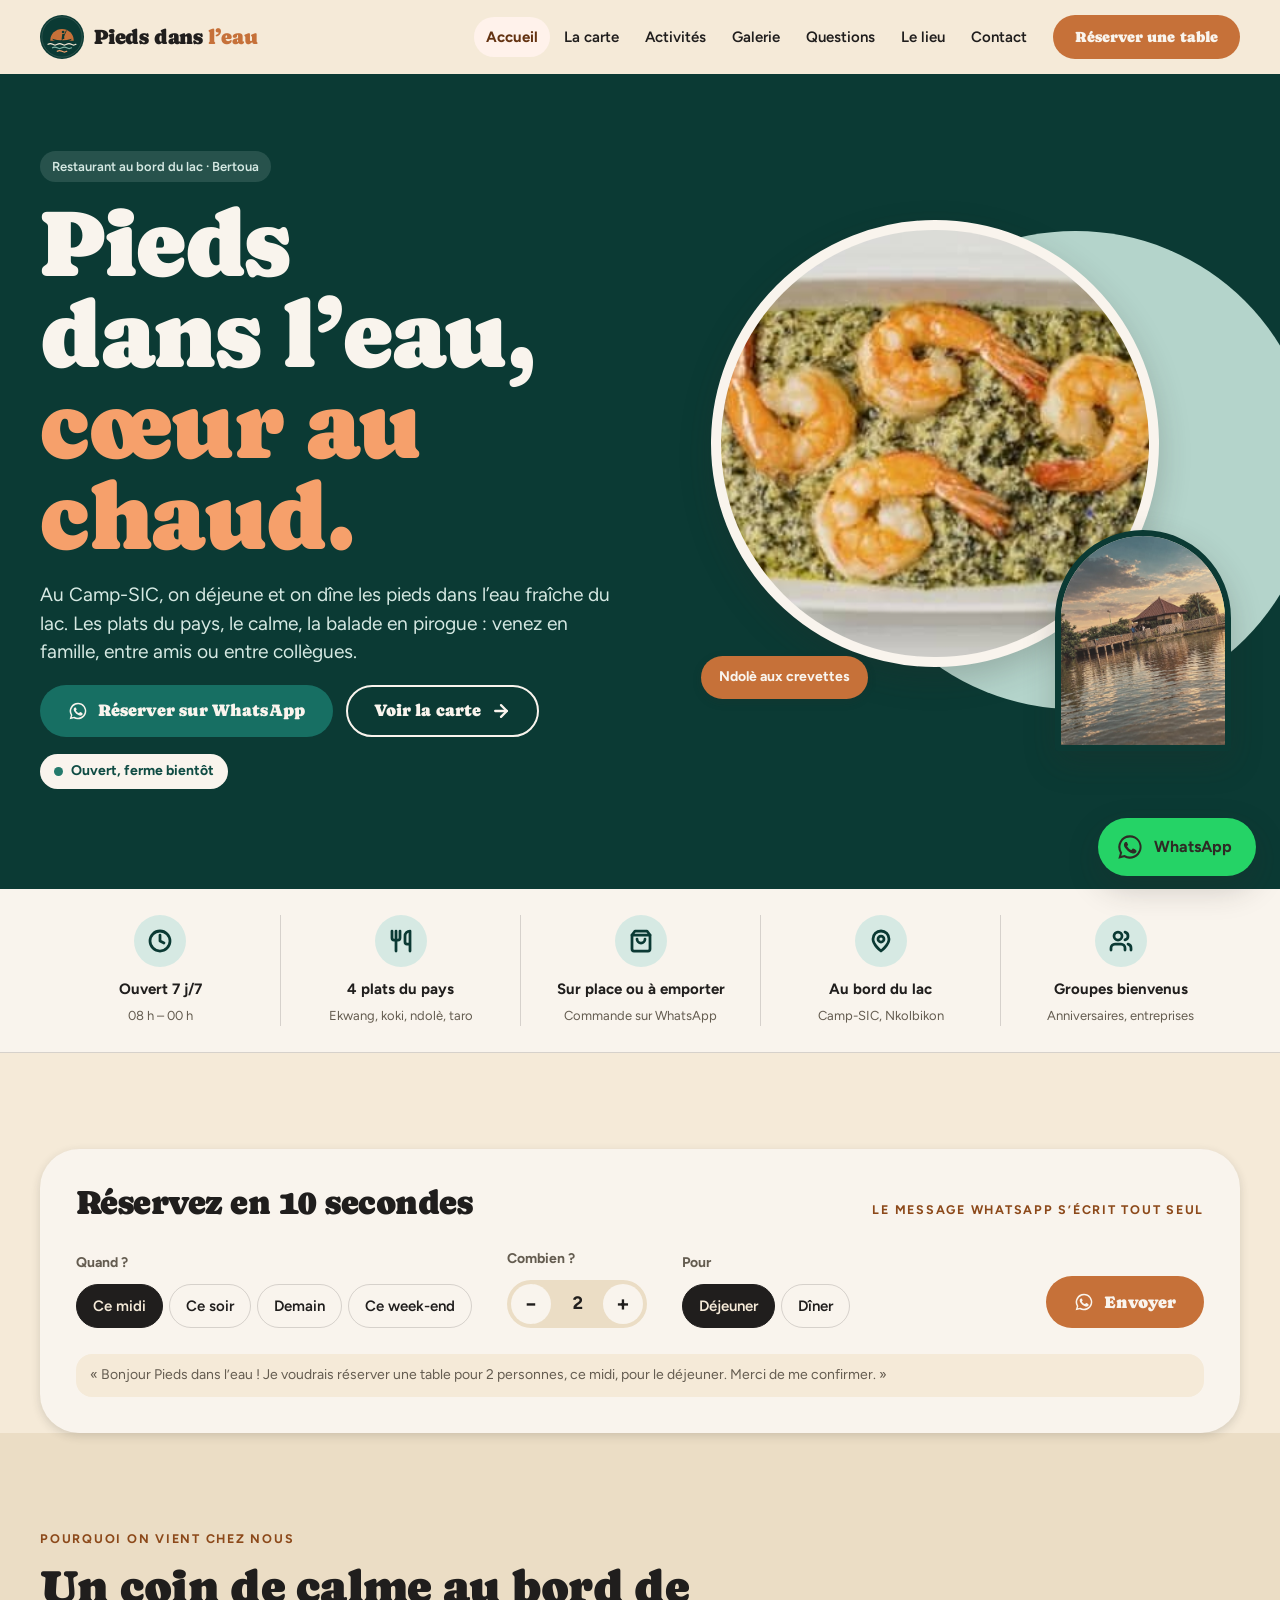
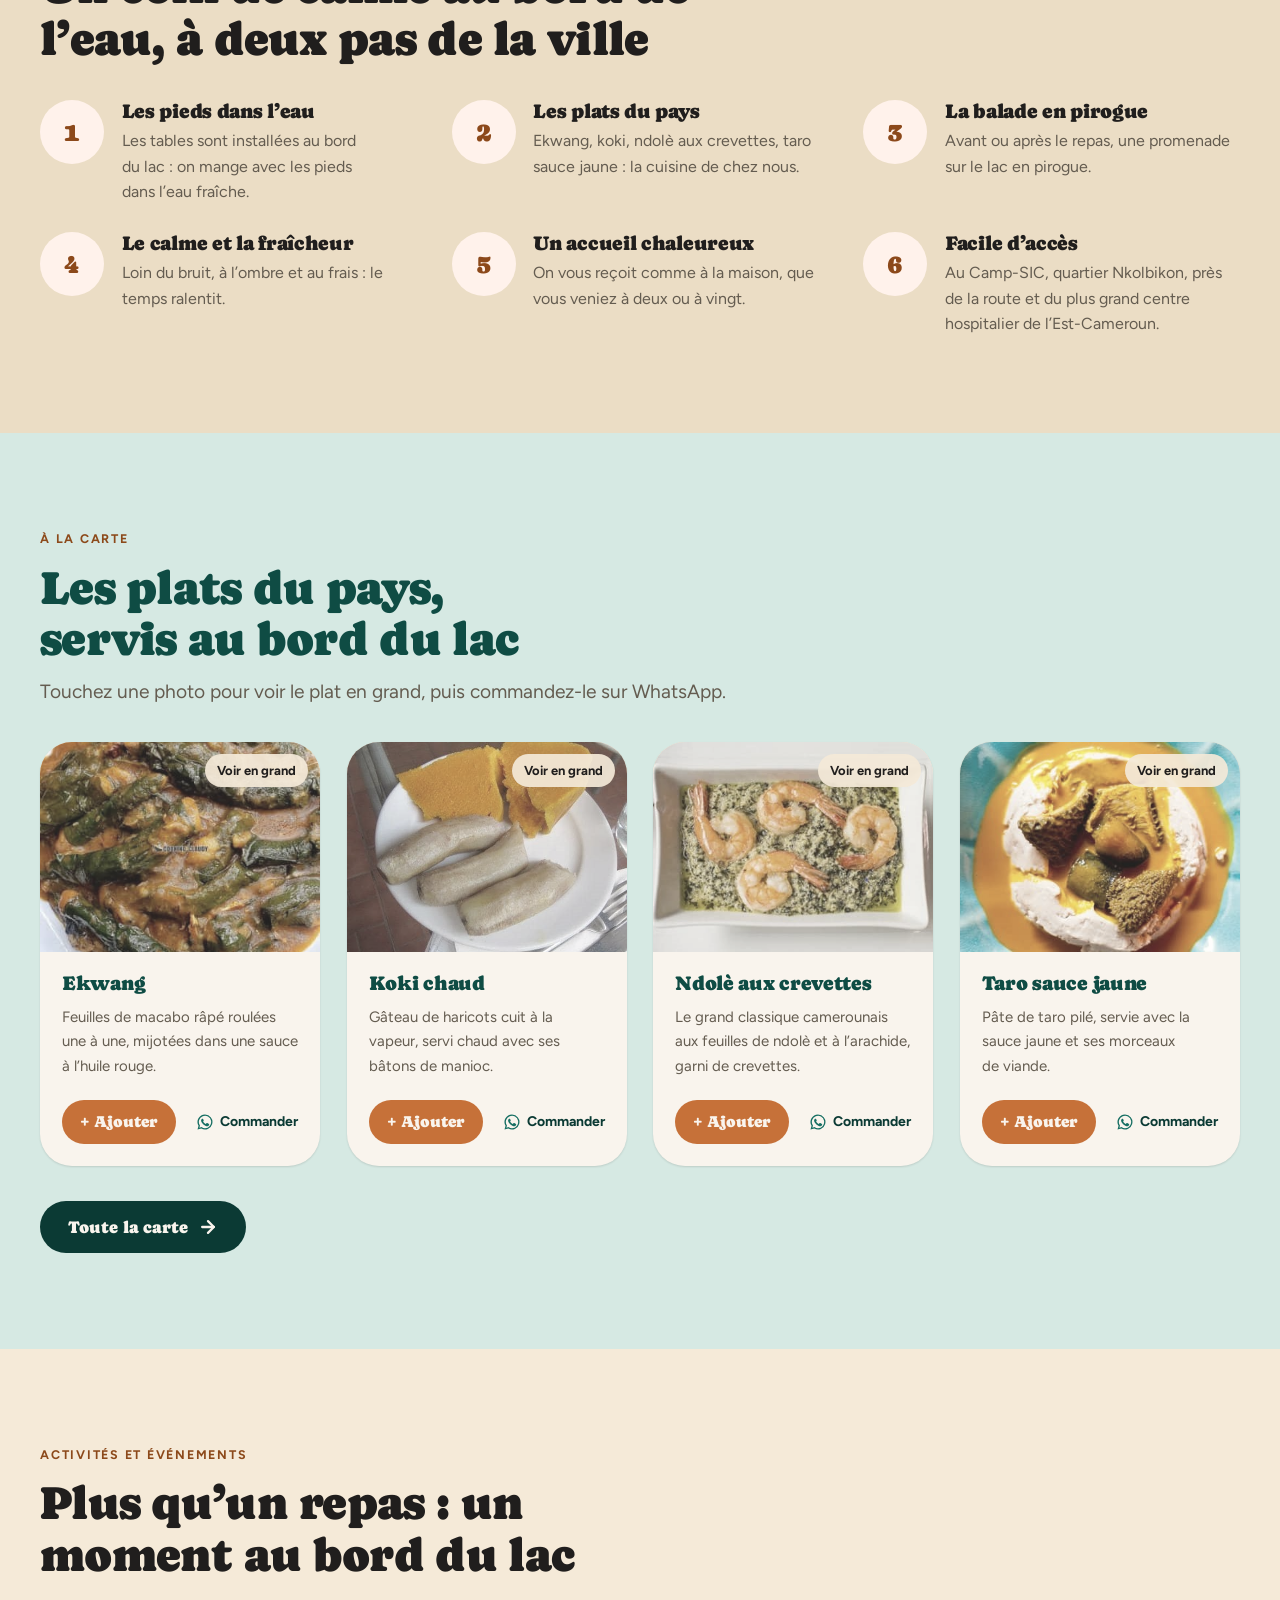
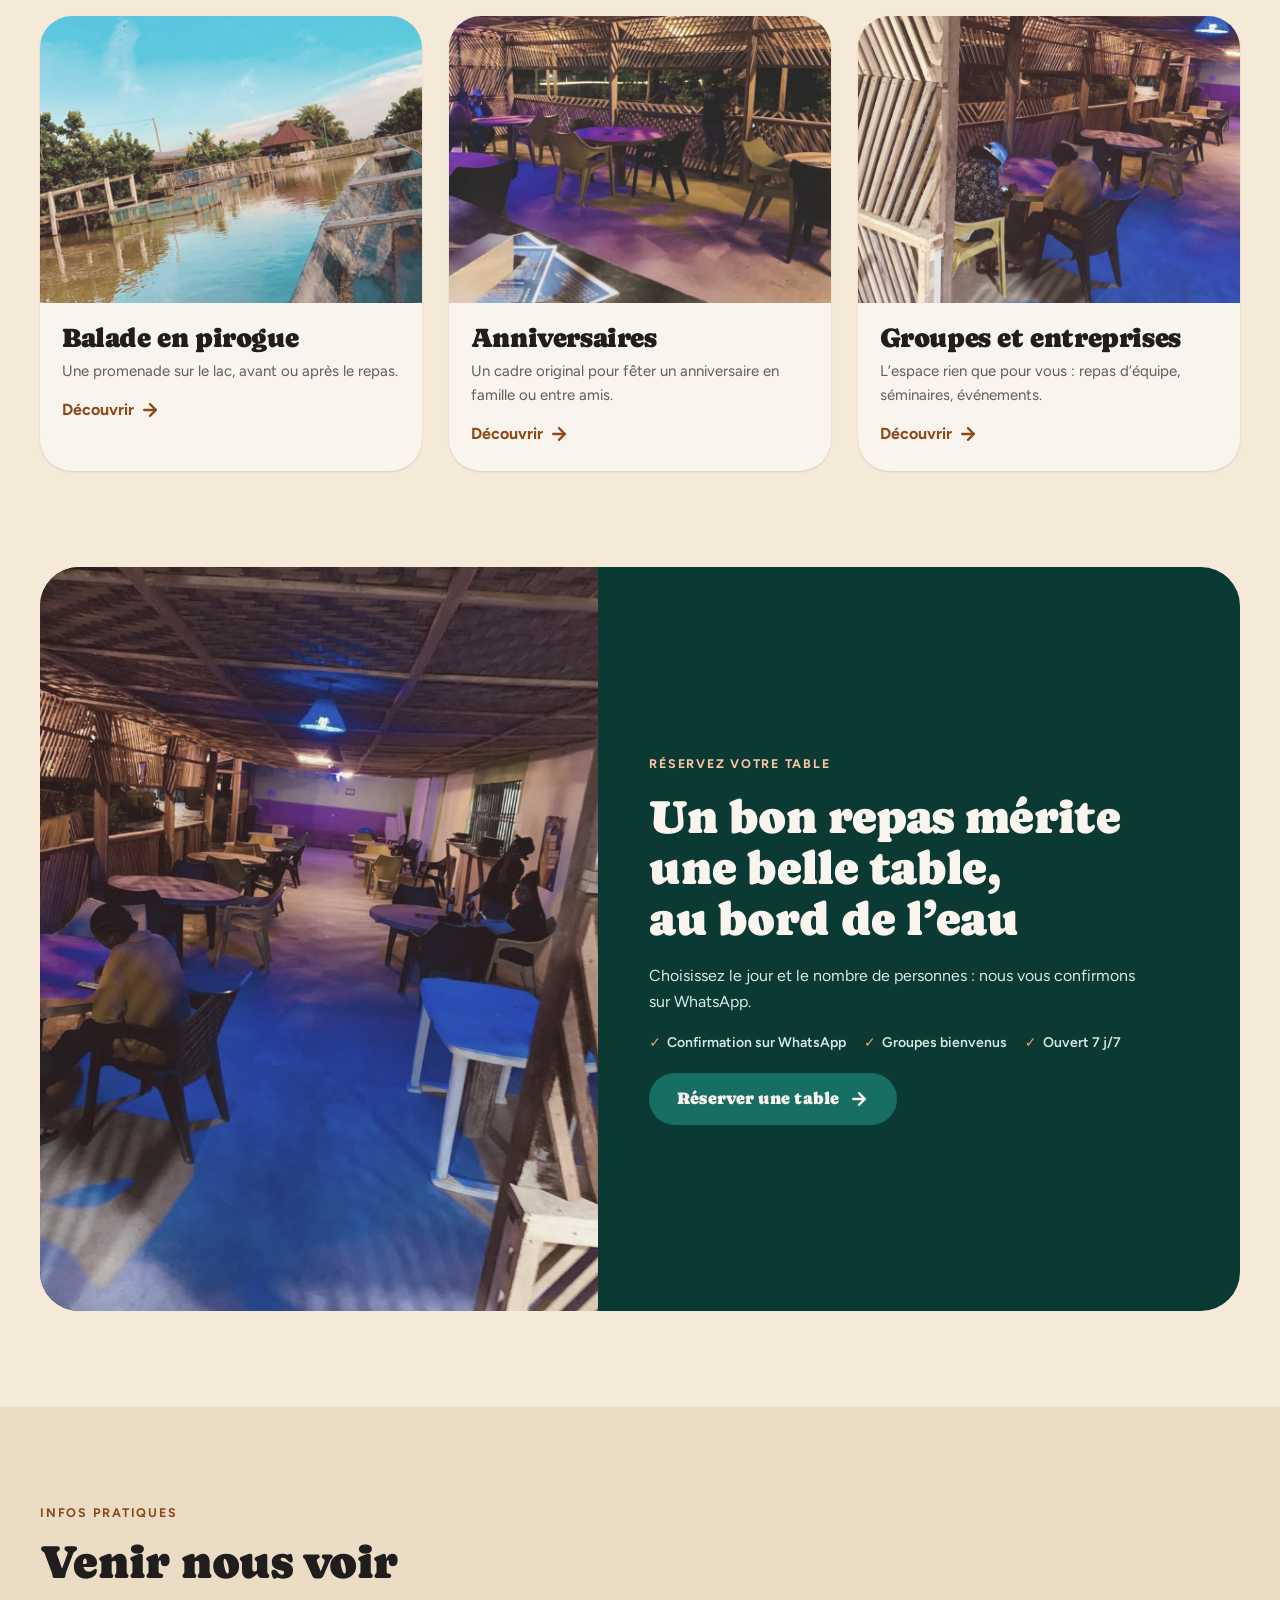
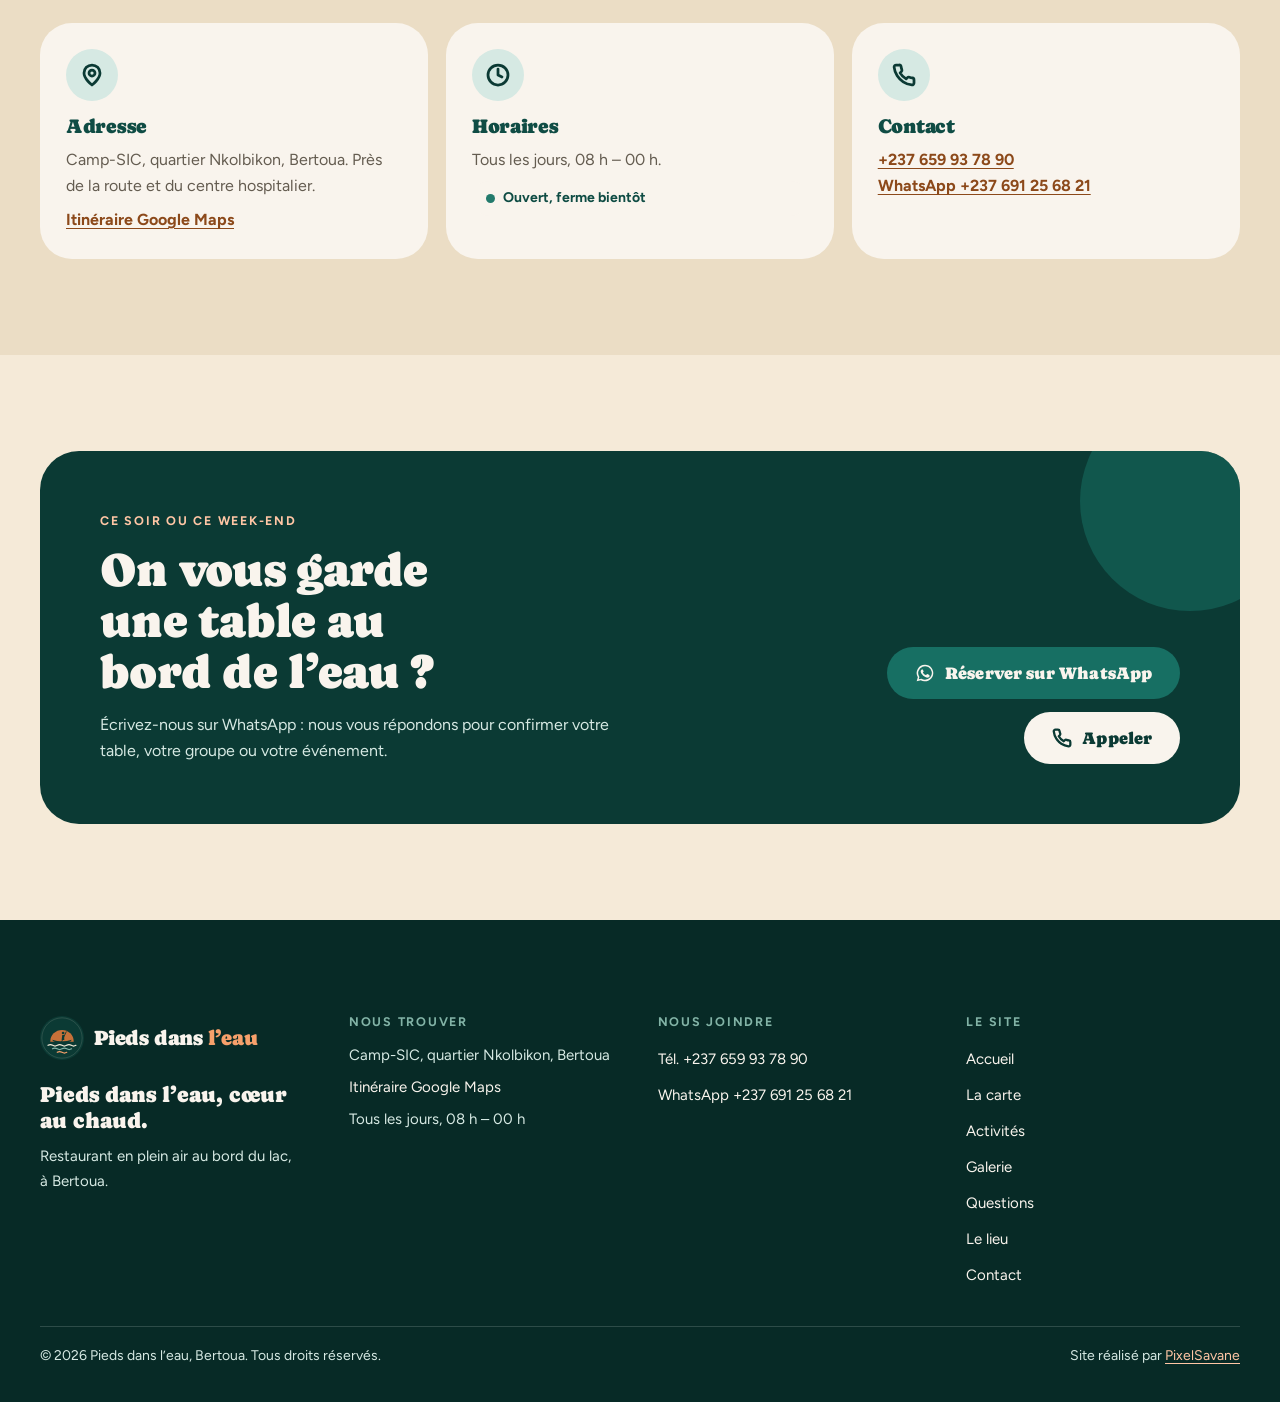
==== commit e730e5c0: "Add files via upload" ====
--- a/index.html
+++ b/index.html
@@ -3,15 +3,15 @@
 <head>
 <meta charset="utf-8">
 <meta name="viewport" content="width=device-width, initial-scale=1">
-<title>Pieds dans l'eau · Restaurant au bord du lac à Bertoua</title>
+<title>Pieds dans l’eau · Restaurant au bord du lac à Bertoua</title>
 <meta name="description" content="Restaurant en plein air au bord du lac, au Camp-SIC à Bertoua. Ekwang, koki, ndolè aux crevettes, taro sauce jaune, balade en pirogue. Ouvert tous les jours.">
 <meta name="theme-color" content="#f5ead8">
 <link rel="canonical" href="https://pieds-dans-leau.vercel.app/">
 <meta property="og:type" content="website">
 <meta property="og:locale" content="fr_FR">
-<meta property="og:site_name" content="Pieds dans l'eau">
+<meta property="og:site_name" content="Pieds dans l’eau">
 <meta property="og:url" content="https://pieds-dans-leau.vercel.app/">
-<meta property="og:title" content="Pieds dans l'eau · Restaurant au bord du lac à Bertoua">
+<meta property="og:title" content="Pieds dans l’eau · Restaurant au bord du lac à Bertoua">
 <meta property="og:description" content="Restaurant en plein air au bord du lac, au Camp-SIC à Bertoua. Ekwang, koki, ndolè aux crevettes, taro sauce jaune, balade en pirogue. Ouvert tous les jours.">
 <meta property="og:image" content="https://pieds-dans-leau.vercel.app/images/partage.png">
 <meta property="og:image:width" content="1200">
@@ -25,11 +25,11 @@
 <link rel="stylesheet" href="tokens.css">
 <link rel="stylesheet" href="style.css">
 </head>
-<body data-base="" data-page="index.html" data-message="Bonjour Pieds dans l'eau ! Je voudrais réserver une table.">
+<body data-base="" data-page="index.html" data-message="Bonjour Pieds dans l’eau ! Je voudrais réserver une table.">
 <a class="saut" href="#contenu">Aller au contenu</a>
 <header class="entete" id="entete">
   <div class="conteneur entete-barre">
-    <a class="marque" href="index.html" aria-label="Pieds dans l'eau, accueil"><img src="images/logo.svg" alt="" width="44" height="44"><span>Pieds dans <em>l'eau</em></span></a>
+    <a class="marque" href="index.html" aria-label="Pieds dans l’eau, accueil"><img src="images/logo.svg" alt="" width="44" height="44"><span>Pieds dans&nbsp;<em>l’eau</em></span></a>
     <nav class="nav" aria-label="Navigation principale">
       <ul>
           <li><a href="index.html" data-page="index.html" aria-current="page">Accueil</a></li>
@@ -40,7 +40,7 @@
           <li><a href="a-propos.html" data-page="a-propos.html">Le lieu</a></li>
           <li><a href="contact.html" data-page="contact.html">Contact</a></li>
       </ul>
-      <a class="bouton b-accent" href="https://wa.me/237691256821" data-wa="Bonjour Pieds dans l'eau ! Je voudrais réserver une table." target="_blank" rel="noopener">Réserver une table</a>
+      <a class="bouton b-accent" href="https://wa.me/237691256821" data-wa="Bonjour Pieds dans l’eau ! Je voudrais réserver une table." target="_blank" rel="noopener">Réserver une table</a>
     </nav>
     <button class="nav-bouton" type="button" aria-expanded="false" aria-controls="menu-mobile"><svg class="ico" viewBox="0 0 24 24" fill="none" stroke="currentColor" stroke-width="2.75" stroke-linecap="round" stroke-linejoin="round" aria-hidden="true"><path d="M4 6h16M4 12h16M4 18h16"/></svg><span>Menu</span></button>
   </div>
@@ -53,7 +53,7 @@
       <li><a href="activites.html"><img src="photos/lieu/lac-pirogue.jpg" alt="" class="washed" loading="lazy"><span><b>Activités</b><small>Pirogue, anniversaires, entreprises</small></span></a></li>
       <li><a href="galerie.html"><img src="photos/lieu/soir-terrasse.jpg" alt="" class="washed" loading="lazy"><span><b>Galerie</b><small>Le lac et la terrasse en images</small></span></a></li>
       <li><a href="questions.html"><img src="photos/lieu/terrasse.jpg" alt="" class="washed" loading="lazy"><span><b>Questions</b><small>Horaires, réservation, accès</small></span></a></li>
-      <li><a href="a-propos.html"><img src="photos/lieu/terrasse-jour.jpg" alt="" class="washed" loading="lazy"><span><b>Le lieu</b><small>Une terrasse au bord de l'eau</small></span></a></li>
+      <li><a href="a-propos.html"><img src="photos/lieu/terrasse-jour.jpg" alt="" class="washed" loading="lazy"><span><b>Le lieu</b><small>Une terrasse au bord de l’eau</small></span></a></li>
       <li><a href="contact.html"><img src="photos/lieu/entree.jpg" alt="" class="washed" loading="lazy"><span><b>Contact</b><small>Réserver, venir, nous écrire</small></span></a></li>
   </ul>
 </nav>
@@ -62,13 +62,13 @@
   <div class="conteneur">
     <div class="heros-texte">
       <span class="etiquette monte">Restaurant au bord du lac · Bertoua</span>
-      <h1 class="monte" style="--i:1">Pieds dans l'eau, <em>cœur au chaud.</em></h1>
-      <p class="chapeau monte" style="--i:2">Au Camp-SIC, on déjeune et on dîne les pieds dans l'eau fraîche du lac. Les plats du pays, le calme, la balade en pirogue : venez en famille, entre amis ou entre collègues.</p>
+      <h1 class="monte" style="--i:1">Pieds dans l’eau, <em>cœur au chaud.</em></h1>
+      <p class="chapeau monte" style="--i:2">Au Camp-SIC, on déjeune et on dîne les pieds dans l’eau fraîche du lac. Les plats du pays, le calme, la balade en pirogue : venez en famille, entre amis ou entre collègues.</p>
       <div class="boutons monte" style="--i:3">
-        <a class="bouton b-accent" href="https://wa.me/237691256821" data-wa="Bonjour Pieds dans l'eau ! Je voudrais réserver une table." target="_blank" rel="noopener"><svg class="ico" viewBox="0 0 24 24" fill="currentColor" aria-hidden="true"><path d="M12 2a10 10 0 0 0-8.6 15.1L2 22l5-1.3A10 10 0 1 0 12 2Zm0 18.2a8.2 8.2 0 0 1-4.2-1.2l-.3-.2-3 .8.8-2.9-.2-.3A8.2 8.2 0 1 1 12 20.2Zm4.5-6.1c-.2-.1-1.5-.7-1.7-.8-.2-.1-.4-.1-.6.1l-.8 1c-.1.2-.3.2-.5.1a6.7 6.7 0 0 1-3.3-2.9c-.2-.4.2-.4.7-1.3.1-.2 0-.3 0-.4l-.8-1.8c-.2-.5-.4-.4-.6-.4h-.5a1 1 0 0 0-.7.3 3 3 0 0 0-.9 2.2 5.2 5.2 0 0 0 1.1 2.7 11.8 11.8 0 0 0 4.5 4c1.7.7 2.3.8 3.2.6a2.7 2.7 0 0 0 1.8-1.2 2.2 2.2 0 0 0 .1-1.3c0-.1-.2-.2-.5-.3Z"/></svg>Réserver sur WhatsApp</a>
+        <a class="bouton b-accent" href="https://wa.me/237691256821" data-wa="Bonjour Pieds dans l’eau ! Je voudrais réserver une table." target="_blank" rel="noopener"><svg class="ico" viewBox="0 0 24 24" fill="currentColor" aria-hidden="true"><path d="M12 2a10 10 0 0 0-8.6 15.1L2 22l5-1.3A10 10 0 1 0 12 2Zm0 18.2a8.2 8.2 0 0 1-4.2-1.2l-.3-.2-3 .8.8-2.9-.2-.3A8.2 8.2 0 1 1 12 20.2Zm4.5-6.1c-.2-.1-1.5-.7-1.7-.8-.2-.1-.4-.1-.6.1l-.8 1c-.1.2-.3.2-.5.1a6.7 6.7 0 0 1-3.3-2.9c-.2-.4.2-.4.7-1.3.1-.2 0-.3 0-.4l-.8-1.8c-.2-.5-.4-.4-.6-.4h-.5a1 1 0 0 0-.7.3 3 3 0 0 0-.9 2.2 5.2 5.2 0 0 0 1.1 2.7 11.8 11.8 0 0 0 4.5 4c1.7.7 2.3.8 3.2.6a2.7 2.7 0 0 0 1.8-1.2 2.2 2.2 0 0 0 .1-1.3c0-.1-.2-.2-.5-.3Z"/></svg>Réserver sur WhatsApp</a>
         <a class="bouton b-contour" href="carte.html">Voir la carte <svg class="ico fleche" viewBox="0 0 24 24" fill="none" stroke="currentColor" stroke-width="2.75" stroke-linecap="round" stroke-linejoin="round" aria-hidden="true"><path d="M5 12h14"/><path d="m12 5 7 7-7 7"/></svg></a>
       </div>
-      <span class="statut monte" style="--i:4" data-ouverture>Tous les jours, de 8 h à minuit</span>
+      <span class="statut monte" style="--i:4" data-ouverture>Tous les jours, 08 h – 00 h</span>
     </div>
     <div class="heros-photos monte" style="--i:2">
       <div class="heros-disque"></div>
@@ -81,7 +81,7 @@
 <section class="atouts-bande">
   <div class="conteneur">
     <ul class="atouts-ligne">
-      <li class="monte" style="--i:0"><span class="rond-ico"><svg class="ico" viewBox="0 0 24 24" fill="none" stroke="currentColor" stroke-width="2.75" stroke-linecap="round" stroke-linejoin="round" aria-hidden="true"><circle cx="12" cy="12" r="10"/><path d="M12 6v6l4 2"/></svg></span><b>Ouvert 7 j/7</b><small>De 8 h à minuit</small></li>
+      <li class="monte" style="--i:0"><span class="rond-ico"><svg class="ico" viewBox="0 0 24 24" fill="none" stroke="currentColor" stroke-width="2.75" stroke-linecap="round" stroke-linejoin="round" aria-hidden="true"><circle cx="12" cy="12" r="10"/><path d="M12 6v6l4 2"/></svg></span><b>Ouvert 7 j/7</b><small>08 h – 00 h</small></li>
       <li class="monte" style="--i:1"><span class="rond-ico"><svg class="ico" viewBox="0 0 24 24" fill="none" stroke="currentColor" stroke-width="2.75" stroke-linecap="round" stroke-linejoin="round" aria-hidden="true"><path d="M3 2v7c0 1.1.9 2 2 2h4a2 2 0 0 0 2-2V2"/><path d="M7 2v20"/><path d="M21 15V2a5 5 0 0 0-5 5v6c0 1.1.9 2 2 2h3Zm0 0v7"/></svg></span><b>4 plats du pays</b><small>Ekwang, koki, ndolè, taro</small></li>
       <li class="monte" style="--i:2"><span class="rond-ico"><svg class="ico" viewBox="0 0 24 24" fill="none" stroke="currentColor" stroke-width="2.75" stroke-linecap="round" stroke-linejoin="round" aria-hidden="true"><path d="M6 2 3 6v14a2 2 0 0 0 2 2h14a2 2 0 0 0 2-2V6l-3-4Z"/><path d="M3 6h18"/><path d="M16 10a4 4 0 0 1-8 0"/></svg></span><b>Sur place ou à emporter</b><small>Commande sur WhatsApp</small></li>
       <li class="monte" style="--i:3"><span class="rond-ico"><svg class="ico" viewBox="0 0 24 24" fill="none" stroke="currentColor" stroke-width="2.75" stroke-linecap="round" stroke-linejoin="round" aria-hidden="true"><path d="M20 10c0 6-8 12-8 12s-8-6-8-12a8 8 0 0 1 16 0Z"/><circle cx="12" cy="10" r="3"/></svg></span><b>Au bord du lac</b><small>Camp-SIC, Nkolbikon</small></li>
@@ -94,17 +94,17 @@
     <div class="resa10 monte" style="--i:3" id="resa10">
       <div class="resa10-tete">
         <h2>Réservez en 10 secondes</h2>
-        <span class="surtitre">Le message WhatsApp s'écrit tout seul</span>
+        <span class="surtitre">Le message WhatsApp s’écrit tout seul</span>
       </div>
       <div class="resa10-grille">
-        <div class="choix-groupe"><span>Quand ?</span>
+        <div class="choix-groupe"><span>Quand ?</span>
           <div class="puces" data-groupe="moment">
             <button type="button" class="puce" aria-pressed="true">Ce midi</button>
             <button type="button" class="puce" aria-pressed="false">Ce soir</button>
             <button type="button" class="puce" aria-pressed="false">Demain</button>
             <button type="button" class="puce" aria-pressed="false">Ce week-end</button>
           </div></div>
-        <div class="choix-groupe"><span>Combien ?</span>
+        <div class="choix-groupe"><span>Combien ?</span>
           <div class="compteur"><button type="button" data-delta="-1" aria-label="Une personne de moins">−</button><output id="resa10-n" aria-live="polite">2</output><button type="button" data-delta="1" aria-label="Une personne de plus">+</button></div></div>
         <div class="choix-groupe"><span>Pour</span>
           <div class="puces" data-groupe="repas">
@@ -120,14 +120,14 @@
 
 <section class="section section-surface">
   <div class="conteneur">
-    <div class="section-tete monte"><span class="surtitre">Pourquoi on vient chez nous</span><h2>Un coin de calme au bord de l'eau, à deux pas de la ville</h2></div>
+    <div class="section-tete monte"><span class="surtitre">Pourquoi on vient chez nous</span><h2>Un coin de calme au bord de l’eau, à deux pas de la ville</h2></div>
     <ol class="atouts">
-      <li class="monte" style="--i:0"><span class="num">1</span><div><h3>Les pieds dans l'eau</h3><p>Les tables sont installées au bord du lac : on mange avec les pieds dans l'eau fraîche.</p></div></li>
-      <li class="monte" style="--i:1"><span class="num">2</span><div><h3>Les plats du pays</h3><p>Ekwang, koki, ndolè aux crevettes, taro sauce jaune : la cuisine de chez nous.</p></div></li>
+      <li class="monte" style="--i:0"><span class="num">1</span><div><h3>Les pieds dans l’eau</h3><p>Les tables sont installées au bord du lac : on mange avec les pieds dans l’eau fraîche.</p></div></li>
+      <li class="monte" style="--i:1"><span class="num">2</span><div><h3>Les plats du pays</h3><p>Ekwang, koki, ndolè aux crevettes, taro sauce jaune : la cuisine de chez nous.</p></div></li>
       <li class="monte" style="--i:2"><span class="num">3</span><div><h3>La balade en pirogue</h3><p>Avant ou après le repas, une promenade sur le lac en pirogue.</p></div></li>
-      <li class="monte" style="--i:3"><span class="num">4</span><div><h3>Le calme et la fraîcheur</h3><p>Loin du bruit, à l'ombre et au frais : le temps ralentit.</p></div></li>
+      <li class="monte" style="--i:3"><span class="num">4</span><div><h3>Le calme et la fraîcheur</h3><p>Loin du bruit, à l’ombre et au frais : le temps ralentit.</p></div></li>
       <li class="monte" style="--i:4"><span class="num">5</span><div><h3>Un accueil chaleureux</h3><p>On vous reçoit comme à la maison, que vous veniez à deux ou à vingt.</p></div></li>
-      <li class="monte" style="--i:5"><span class="num">6</span><div><h3>Facile d'accès</h3><p>Au Camp-SIC, quartier Nkolbikon, près de la route et du plus grand centre hospitalier de l'Est-Cameroun.</p></div></li>
+      <li class="monte" style="--i:5"><span class="num">6</span><div><h3>Facile d’accès</h3><p>Au Camp-SIC, quartier Nkolbikon, près de la route et du plus grand centre hospitalier de l’Est-Cameroun.</p></div></li>
     </ol>
   </div>
 </section>
@@ -142,11 +142,11 @@
 
 <section class="section">
   <div class="conteneur">
-    <div class="section-tete monte"><span class="surtitre">Activités et événements</span><h2>Plus qu'un repas : un moment au bord du lac</h2></div>
+    <div class="section-tete monte"><span class="surtitre">Activités et événements</span><h2>Plus qu’un repas : un moment au bord du lac</h2></div>
     <div class="grille-trois">
       <a class="carte-act monte" style="--i:0" href="activites.html#pirogue"><div class="photo"><img class="washed" src="photos/lieu/lac-pirogue.jpg" alt="Une pirogue sur le lac" loading="lazy"></div><div class="corps"><h3>Balade en pirogue</h3><p>Une promenade sur le lac, avant ou après le repas.</p><span class="lien">Découvrir <svg class="ico fleche" viewBox="0 0 24 24" fill="none" stroke="currentColor" stroke-width="2.75" stroke-linecap="round" stroke-linejoin="round" aria-hidden="true"><path d="M5 12h14"/><path d="m12 5 7 7-7 7"/></svg></span></div></a>
       <a class="carte-act monte" style="--i:1" href="activites.html#anniversaires"><div class="photo"><img class="washed" src="photos/lieu/soir-terrasse.jpg" alt="La terrasse éclairée le soir" loading="lazy"></div><div class="corps"><h3>Anniversaires</h3><p>Un cadre original pour fêter un anniversaire en famille ou entre amis.</p><span class="lien">Découvrir <svg class="ico fleche" viewBox="0 0 24 24" fill="none" stroke="currentColor" stroke-width="2.75" stroke-linecap="round" stroke-linejoin="round" aria-hidden="true"><path d="M5 12h14"/><path d="m12 5 7 7-7 7"/></svg></span></div></a>
-      <a class="carte-act monte" style="--i:2" href="activites.html#entreprises"><div class="photo"><img class="washed" src="photos/lieu/soir-tables.jpg" alt="Des tables dressées pour un groupe" loading="lazy"></div><div class="corps"><h3>Groupes et entreprises</h3><p>L'espace rien que pour vous : repas d'équipe, séminaires, événements.</p><span class="lien">Découvrir <svg class="ico fleche" viewBox="0 0 24 24" fill="none" stroke="currentColor" stroke-width="2.75" stroke-linecap="round" stroke-linejoin="round" aria-hidden="true"><path d="M5 12h14"/><path d="m12 5 7 7-7 7"/></svg></span></div></a>
+      <a class="carte-act monte" style="--i:2" href="activites.html#entreprises"><div class="photo"><img class="washed" src="photos/lieu/soir-tables.jpg" alt="Des tables dressées pour un groupe" loading="lazy"></div><div class="corps"><h3>Groupes et entreprises</h3><p>L’espace rien que pour vous : repas d’équipe, séminaires, événements.</p><span class="lien">Découvrir <svg class="ico fleche" viewBox="0 0 24 24" fill="none" stroke="currentColor" stroke-width="2.75" stroke-linecap="round" stroke-linejoin="round" aria-hidden="true"><path d="M5 12h14"/><path d="m12 5 7 7-7 7"/></svg></span></div></a>
     </div>
   </div>
 </section>
@@ -157,8 +157,8 @@
       <div class="resa-photo-img"><img class="washed" src="photos/lieu/soir-salle.jpg" alt="La salle éclairée le soir" loading="lazy"></div>
       <div class="resa-photo-texte">
         <span class="surtitre" style="color:var(--accent-300)">Réservez votre table</span>
-        <h2>Un bon repas mérite une belle table, au bord de l'eau</h2>
-        <p>Choisissez le jour et le nombre de personnes : nous vous confirmons sur WhatsApp.</p>
+        <h2>Un bon repas mérite une belle table, au bord de l’eau</h2>
+        <p>Choisissez le jour et le nombre de personnes : nous vous confirmons sur WhatsApp.</p>
         <ul class="coches"><li>Confirmation sur WhatsApp</li><li>Groupes bienvenus</li><li>Ouvert 7 j/7</li></ul>
         <a class="bouton b-accent" href="contact.html#reserver">Réserver une table <svg class="ico fleche" viewBox="0 0 24 24" fill="none" stroke="currentColor" stroke-width="2.75" stroke-linecap="round" stroke-linejoin="round" aria-hidden="true"><path d="M5 12h14"/><path d="m12 5 7 7-7 7"/></svg></a>
       </div>
@@ -171,8 +171,8 @@
     <div class="section-tete monte"><span class="surtitre">Infos pratiques</span><h2>Venir nous voir</h2></div>
     <div class="infos">
       <div class="info monte" style="--i:0"><span class="icone"><svg class="ico" viewBox="0 0 24 24" fill="none" stroke="currentColor" stroke-width="2.75" stroke-linecap="round" stroke-linejoin="round" aria-hidden="true"><path d="M20 10c0 6-8 12-8 12s-8-6-8-12a8 8 0 0 1 16 0Z"/><circle cx="12" cy="10" r="3"/></svg></span><h3>Adresse</h3><p>Camp-SIC, quartier Nkolbikon, Bertoua. Près de la route et du centre hospitalier.</p><a href="https://www.google.com/maps/search/?api=1&amp;query=Camp+SIC+Nkolbikon+Bertoua" target="_blank" rel="noopener">Itinéraire Google Maps</a></div>
-      <div class="info monte" style="--i:1"><span class="icone"><svg class="ico" viewBox="0 0 24 24" fill="none" stroke="currentColor" stroke-width="2.75" stroke-linecap="round" stroke-linejoin="round" aria-hidden="true"><circle cx="12" cy="12" r="10"/><path d="M12 6v6l4 2"/></svg></span><h3>Horaires</h3><p>Tous les jours, de 8 h à minuit.</p><span class="statut" data-ouverture></span></div>
-      <div class="info monte" style="--i:2"><span class="icone"><svg class="ico" viewBox="0 0 24 24" fill="none" stroke="currentColor" stroke-width="2.75" stroke-linecap="round" stroke-linejoin="round" aria-hidden="true"><path d="M22 16.92v3a2 2 0 0 1-2.18 2 19.79 19.79 0 0 1-8.63-3.07 19.5 19.5 0 0 1-6-6 19.79 19.79 0 0 1-3.07-8.67A2 2 0 0 1 4.11 2h3a2 2 0 0 1 2 1.72c.13.96.36 1.9.7 2.81a2 2 0 0 1-.45 2.11L8.09 9.91a16 16 0 0 0 6 6l1.27-1.27a2 2 0 0 1 2.11-.45c.91.34 1.85.57 2.81.7A2 2 0 0 1 22 16.92z"/></svg></span><h3>Contact</h3><p><a href="tel:+237659937890">+237 659 93 78 90</a><br><a href="https://wa.me/237691256821" data-wa="Bonjour Pieds dans l'eau !" target="_blank" rel="noopener">WhatsApp +237 691 25 68 21</a></p></div>
+      <div class="info monte" style="--i:1"><span class="icone"><svg class="ico" viewBox="0 0 24 24" fill="none" stroke="currentColor" stroke-width="2.75" stroke-linecap="round" stroke-linejoin="round" aria-hidden="true"><circle cx="12" cy="12" r="10"/><path d="M12 6v6l4 2"/></svg></span><h3>Horaires</h3><p>Tous les jours, 08 h – 00 h.</p><span class="statut" data-ouverture></span></div>
+      <div class="info monte" style="--i:2"><span class="icone"><svg class="ico" viewBox="0 0 24 24" fill="none" stroke="currentColor" stroke-width="2.75" stroke-linecap="round" stroke-linejoin="round" aria-hidden="true"><path d="M22 16.92v3a2 2 0 0 1-2.18 2 19.79 19.79 0 0 1-8.63-3.07 19.5 19.5 0 0 1-6-6 19.79 19.79 0 0 1-3.07-8.67A2 2 0 0 1 4.11 2h3a2 2 0 0 1 2 1.72c.13.96.36 1.9.7 2.81a2 2 0 0 1-.45 2.11L8.09 9.91a16 16 0 0 0 6 6l1.27-1.27a2 2 0 0 1 2.11-.45c.91.34 1.85.57 2.81.7A2 2 0 0 1 22 16.92z"/></svg></span><h3>Contact</h3><p><a href="tel:+237659937890">+237 659 93 78 90</a><br><a href="https://wa.me/237691256821" data-wa="Bonjour Pieds dans l’eau !" target="_blank" rel="noopener">WhatsApp +237 691 25 68 21</a></p></div>
     </div>
   </div>
 </section>
@@ -182,11 +182,11 @@
     <div class="bandeau">
       <div style="display:grid;gap:14px">
         <span class="surtitre" style="color:var(--accent-300)">Ce soir ou ce week-end</span>
-        <h2>On vous garde une table au bord de l'eau ?</h2>
-        <p>Écrivez-nous sur WhatsApp : nous vous répondons pour confirmer votre table, votre groupe ou votre événement.</p>
+        <h2>On vous garde une table au bord de l’eau ?</h2>
+        <p>Écrivez-nous sur WhatsApp : nous vous répondons pour confirmer votre table, votre groupe ou votre événement.</p>
       </div>
       <div class="boutons">
-        <a class="bouton b-accent" href="https://wa.me/237691256821" data-wa="Bonjour Pieds dans l'eau ! Je voudrais réserver une table." target="_blank" rel="noopener"><svg class="ico" viewBox="0 0 24 24" fill="currentColor" aria-hidden="true"><path d="M12 2a10 10 0 0 0-8.6 15.1L2 22l5-1.3A10 10 0 1 0 12 2Zm0 18.2a8.2 8.2 0 0 1-4.2-1.2l-.3-.2-3 .8.8-2.9-.2-.3A8.2 8.2 0 1 1 12 20.2Zm4.5-6.1c-.2-.1-1.5-.7-1.7-.8-.2-.1-.4-.1-.6.1l-.8 1c-.1.2-.3.2-.5.1a6.7 6.7 0 0 1-3.3-2.9c-.2-.4.2-.4.7-1.3.1-.2 0-.3 0-.4l-.8-1.8c-.2-.5-.4-.4-.6-.4h-.5a1 1 0 0 0-.7.3 3 3 0 0 0-.9 2.2 5.2 5.2 0 0 0 1.1 2.7 11.8 11.8 0 0 0 4.5 4c1.7.7 2.3.8 3.2.6a2.7 2.7 0 0 0 1.8-1.2 2.2 2.2 0 0 0 .1-1.3c0-.1-.2-.2-.5-.3Z"/></svg>Réserver sur WhatsApp</a>
+        <a class="bouton b-accent" href="https://wa.me/237691256821" data-wa="Bonjour Pieds dans l’eau ! Je voudrais réserver une table." target="_blank" rel="noopener"><svg class="ico" viewBox="0 0 24 24" fill="currentColor" aria-hidden="true"><path d="M12 2a10 10 0 0 0-8.6 15.1L2 22l5-1.3A10 10 0 1 0 12 2Zm0 18.2a8.2 8.2 0 0 1-4.2-1.2l-.3-.2-3 .8.8-2.9-.2-.3A8.2 8.2 0 1 1 12 20.2Zm4.5-6.1c-.2-.1-1.5-.7-1.7-.8-.2-.1-.4-.1-.6.1l-.8 1c-.1.2-.3.2-.5.1a6.7 6.7 0 0 1-3.3-2.9c-.2-.4.2-.4.7-1.3.1-.2 0-.3 0-.4l-.8-1.8c-.2-.5-.4-.4-.6-.4h-.5a1 1 0 0 0-.7.3 3 3 0 0 0-.9 2.2 5.2 5.2 0 0 0 1.1 2.7 11.8 11.8 0 0 0 4.5 4c1.7.7 2.3.8 3.2.6a2.7 2.7 0 0 0 1.8-1.2 2.2 2.2 0 0 0 .1-1.3c0-.1-.2-.2-.5-.3Z"/></svg>Réserver sur WhatsApp</a>
         <a class="bouton b-clair" href="tel:+237659937890"><svg class="ico" viewBox="0 0 24 24" fill="none" stroke="currentColor" stroke-width="2.75" stroke-linecap="round" stroke-linejoin="round" aria-hidden="true"><path d="M22 16.92v3a2 2 0 0 1-2.18 2 19.79 19.79 0 0 1-8.63-3.07 19.5 19.5 0 0 1-6-6 19.79 19.79 0 0 1-3.07-8.67A2 2 0 0 1 4.11 2h3a2 2 0 0 1 2 1.72c.13.96.36 1.9.7 2.81a2 2 0 0 1-.45 2.11L8.09 9.91a16 16 0 0 0 6 6l1.27-1.27a2 2 0 0 1 2.11-.45c.91.34 1.85.57 2.81.7A2 2 0 0 1 22 16.92z"/></svg>Appeler</a>
       </div>
     </div>
@@ -197,8 +197,8 @@
   <div class="conteneur">
     <div class="pied-grille">
       <div>
-        <a class="marque" href="index.html"><img src="images/logo.svg" alt="" width="44" height="44"><span>Pieds dans <em>l'eau</em></span></a>
-        <p class="slogan">Pieds dans l'eau, cœur au chaud.</p>
+        <a class="marque" href="index.html"><img src="images/logo.svg" alt="" width="44" height="44"><span>Pieds dans&nbsp;<em>l’eau</em></span></a>
+        <p class="slogan">Pieds dans l’eau, cœur au chaud.</p>
         <p style="margin-top:10px">Restaurant en plein air au bord du lac, à Bertoua.</p>
       </div>
       <div>
@@ -206,14 +206,14 @@
         <ul>
           <li>Camp-SIC, quartier Nkolbikon, Bertoua</li>
           <li><a href="https://www.google.com/maps/search/?api=1&amp;query=Camp+SIC+Nkolbikon+Bertoua" target="_blank" rel="noopener">Itinéraire Google Maps</a></li>
-          <li>Tous les jours, de 8 h à minuit</li>
+          <li>Tous les jours, 08 h – 00 h</li>
         </ul>
       </div>
       <div>
         <h2>Nous joindre</h2>
         <ul>
           <li><a href="tel:+237659937890">Tél. +237 659 93 78 90</a></li>
-          <li><a href="https://wa.me/237691256821" data-wa="Bonjour Pieds dans l'eau !" target="_blank" rel="noopener">WhatsApp +237 691 25 68 21</a></li>
+          <li><a href="https://wa.me/237691256821" data-wa="Bonjour Pieds dans l’eau !" target="_blank" rel="noopener">WhatsApp +237 691 25 68 21</a></li>
         </ul>
       </div>
       <div>
@@ -230,7 +230,7 @@
       </div>
     </div>
     <div class="copyright">
-      <p>© <span data-annee>2026</span> Pieds dans l'eau, Bertoua. Tous droits réservés.</p>
+      <p>© <span data-annee>2026</span> Pieds dans l’eau, Bertoua. Tous droits réservés.</p>
       <p>Site réalisé par <a href="https://wa.me/237696229416?text=Bonjour%20PixelSavane%20%21%20J%27ai%20vu%20le%20site%20de%20Pieds%20dans%20l%27eau%20et%20je%20voudrais%20un%20site%20moi%20aussi." target="_blank" rel="noopener">PixelSavane</a></p>
     </div>
   </div>
--- a/tokens.css
+++ b/tokens.css
@@ -20,17 +20,20 @@
   --accent-800: #643312;
   --accent-900: #402310;
 
-  /* Vert sauge */
-  --color-accent-2: #7a8a5e;
-  --sauge-100: #f0fae1;
-  --sauge-200: #e1eecc;
-  --sauge-300: #ccdbb2;
-  --sauge-400: #aebf92;
-  --sauge-500: #8fa073;
-  --sauge-600: #728157;
-  --sauge-700: #56633f;
-  --sauge-800: #3d472b;    /* bandeaux sombres */
-  --sauge-900: #272e1b;
+  /* Vert sapin (charte PDF « Identité visuelle Pieds dans l’eau ») :
+     #0b3a34 bandeaux, #0f4c44 titres et prix, #176f63 bouton sur fond sapin.
+     Les noms « sauge » sont gardés pour ne rien casser dans le code. */
+  --color-accent-2: #176f63;
+  --sapin-titre: #0f4c44;
+  --sauge-100: #eaf4f1;
+  --sauge-200: #d6e9e3;
+  --sauge-300: #b4d4cb;
+  --sauge-400: #82b3a6;
+  --sauge-500: #4f9183;
+  --sauge-600: #237a6c;
+  --sauge-700: #176f63;    /* bouton sur fond sapin */
+  --sauge-800: #0b3a34;    /* bandeaux sombres, fond du héros */
+  --sauge-900: #072a26;    /* pied de page */
 
   /* Neutres */
   --neutre-100: #f9f4ed;
@@ -52,17 +55,21 @@
   --entete-fond: rgba(245, 234, 216, .92);
   --wa: #25d366;
 
-  /* Typographie */
+  /* Typographie (charte « Identité visuelle Pieds dans l’eau », octobre 2026)
+     Caprasimo 400 : nom, titres, noms de plats, boutons. Jamais en texte courant, jamais en capitales.
+     Figtree 400 / 600 / 700 : paragraphes, descriptions, prix, horaires, formulaires, navigation. */
   --font-display: "Caprasimo", Georgia, serif;
   --font-body: "Figtree", ui-sans-serif, system-ui, sans-serif;
-  --h1: clamp(44px, 6.4vw, 78px);
-  --h2: clamp(30px, 3.6vw, 44px);
-  --h3: 23px;
-  --t-corps: 17px;
+  --display: clamp(48px, 7.4vw, 120px);   --ligne-display: .96;   /* héros d’accueil uniquement */
+  --h1: clamp(40px, 5.6vw, 80px);         --ligne-h1: 1.04;       /* titre de page */
+  --h2: clamp(30px, 3.7vw, 52px);         --ligne-h2: 1.08;       /* titre de section */
+  --h3: clamp(22px, 2.1vw, 30px);         --ligne-h3: 1.12;       /* catégorie de menu, carte */
+  --h4: clamp(19px, 1.55vw, 22px);        --ligne-h4: 1.2;        /* nom de plat */
+  --chapo: clamp(18px, 1.5vw, 21px);      --ligne-chapo: 1.5;     /* introduction de section */
+  --t-corps: clamp(16px, 1.25vw, 17.5px); --ligne: 1.62;          /* texte, 62 caractères max */
+  --mesure: 62ch;
   --t-petit: 15px;
-  --t-surtitre: 13px;
-  --ligne: 1.6;
-  --ligne-titre: 1.06;
+  --t-surtitre: 12.5px;                   --espacement-etiquette: .14em;  /* étiquette, Figtree 700 */
   --espacement-titre: -0.015em;
 
   /* Espacements */
--- a/style.css
+++ b/style.css
@@ -4,15 +4,15 @@
 * { margin: 0; }
 [hidden] { display: none !important; }
 html { -webkit-text-size-adjust: 100%; scroll-behavior: smooth; scroll-padding-top: 90px; }
-body { background: var(--color-bg); color: var(--color-text); font: 400 var(--t-corps)/var(--ligne) var(--font-body); -webkit-font-smoothing: antialiased; padding-top: 74px; }
+body { background: var(--color-bg); color: var(--color-text); font: 400 var(--t-corps)/var(--ligne) var(--font-body); font-kerning: normal; hanging-punctuation: first; -webkit-font-smoothing: antialiased; padding-top: 74px; }
 img, svg, video, iframe { display: block; max-width: 100%; }
 a { color: var(--accent-700); text-underline-offset: 3px; }
 button { font: inherit; color: inherit; }
 :focus-visible { outline: 3px solid var(--accent-500); outline-offset: 3px; }
-h1, h2, h3 { font-family: var(--font-display); font-weight: 400; line-height: var(--ligne-titre); letter-spacing: var(--espacement-titre); text-wrap: balance; }
-h1 { font-size: var(--h1); }
-h2 { font-size: var(--h2); line-height: 1.1; }
-h3 { font-size: var(--h3); line-height: 1.12; }
+h1, h2, h3, h4 { font-family: var(--font-display); font-weight: 400; letter-spacing: var(--espacement-titre); text-wrap: balance; text-transform: none; }
+h1 { font-size: var(--h1); line-height: var(--ligne-h1); }
+h2 { font-size: var(--h2); line-height: var(--ligne-h2); }
+h3 { font-size: var(--h3); line-height: var(--ligne-h3); }
 p { text-wrap: pretty; }
 .ico { width: 20px; height: 20px; flex: none; }
 .washed { filter: saturate(.6) contrast(.85) brightness(1.1) opacity(.94); }
@@ -23,15 +23,15 @@
 .section { padding: var(--section) 0; }
 .section-sauge { background: var(--sauge-200); }
 .section-surface { background: var(--color-surface); }
-.surtitre { display: inline-block; font-size: var(--t-surtitre); font-weight: 700; text-transform: uppercase; letter-spacing: .08em; color: var(--accent-700); }
-.chapeau { font-size: 18px; color: var(--texte-doux); max-width: 58ch; line-height: 1.6; }
+.surtitre { display: inline-block; font-family: var(--font-body); font-size: var(--t-surtitre); font-weight: 700; text-transform: uppercase; letter-spacing: var(--espacement-etiquette); color: var(--accent-700); }
+.chapeau { font: 400 var(--chapo)/var(--ligne-chapo) var(--font-body); color: var(--texte-doux); max-width: var(--mesure); }
 .section-tete { display: grid; gap: var(--space-3); margin-bottom: var(--space-8); max-width: 760px; }
 .section-tete.centre { margin-inline: auto; text-align: center; justify-items: center; }
 .etiquette { display: inline-flex; align-items: center; gap: 6px; padding: 5px 12px; border-radius: var(--radius-pilule); background: var(--sauge-200); color: var(--sauge-800); font-size: 13px; font-weight: 600; }
 .etiquettes { display: flex; flex-wrap: wrap; gap: var(--space-2); }
 
 /* ---------- Boutons ---------- */
-.bouton { display: inline-flex; align-items: center; justify-content: center; gap: 10px; min-height: 52px; padding: 0 26px; border-radius: var(--radius-pilule); border: 2px solid transparent; font: 700 16px/1.1 var(--font-body); text-decoration: none; cursor: pointer; transition: transform var(--duree) var(--courbe), box-shadow var(--duree) var(--courbe), background-color var(--duree), color var(--duree); }
+.bouton { display: inline-flex; align-items: center; justify-content: center; gap: 10px; min-height: 52px; padding: 0 26px; border-radius: var(--radius-pilule); border: 2px solid transparent; font: 400 17px/1.1 var(--font-display); letter-spacing: .005em; text-decoration: none; cursor: pointer; transition: transform var(--duree) var(--courbe), box-shadow var(--duree) var(--courbe), background-color var(--duree), color var(--duree); }
 .bouton:hover { transform: translateY(-3px); box-shadow: var(--shadow-md); }
 .bouton:active { transform: translateY(-1px); }
 .b-accent { background: var(--color-accent); color: var(--neutre-100); }
@@ -82,7 +82,7 @@
   .apercu-photo img { width: 100%; height: 100%; object-fit: cover; }
   .apercu.ouvert .apercu-photo img { animation: zoom-lent 7s ease-out both; }
   .apercu-texte { display: grid; gap: var(--space-3); padding-right: var(--space-6); align-content: center; }
-  .apercu-texte h2 { font-size: 30px; }
+  .apercu-texte h2 { font-size: var(--h3); line-height: var(--ligne-h3); }
   .apercu-texte p { color: var(--texte-doux); font-size: 16px; }
   .apercu-texte .bouton { justify-self: start; margin-top: var(--space-2); }
 }
@@ -125,8 +125,8 @@
 .heros { background: var(--sauge-800); color: var(--neutre-100); padding: clamp(36px, 6vw, 80px) 0 clamp(56px, 8vw, 100px); overflow: hidden; }
 .heros .conteneur { display: grid; gap: clamp(36px, 5vw, 56px); align-items: center; }
 .heros-texte { display: grid; gap: var(--space-4); justify-items: start; position: relative; z-index: 1; }
-.heros .etiquette { background: rgba(225, 238, 204, .14); color: var(--sauge-200); }
-.heros h1 { color: var(--neutre-100); font-size: clamp(44px, 5.4vw, 70px); }
+.heros .etiquette { background: rgba(214, 233, 227, .14); color: var(--sauge-200); }
+.heros h1 { color: var(--neutre-100); font-size: var(--display); line-height: var(--ligne-display); }
 .heros h1 em { font-style: normal; color: var(--accent-400); display: block; }
 .heros .chapeau { color: var(--sauge-200); }
 .heros .b-contour { color: var(--neutre-100); border-color: var(--neutre-100); }
@@ -137,7 +137,7 @@
 .statut.est-ouvert::before { background: var(--sauge-600); animation: pouls 2.4s ease-out infinite; }
 .statut.est-ferme { color: var(--accent-800); }
 .statut.est-ferme::before { background: var(--color-accent); }
-@keyframes pouls { 0% { box-shadow: 0 0 0 0 rgba(114, 129, 87, .5); } 70%, 100% { box-shadow: 0 0 0 8px rgba(114, 129, 87, 0); } }
+@keyframes pouls { 0% { box-shadow: 0 0 0 0 rgba(35, 122, 108, .5); } 70%, 100% { box-shadow: 0 0 0 8px rgba(35, 122, 108, 0); } }
 .heros-photos { position: relative; justify-self: center; width: min(100%, 520px); aspect-ratio: 1; }
 .heros-disque { position: absolute; right: -18%; top: 4%; width: 92%; aspect-ratio: 1; border-radius: 50%; background: var(--sauge-300); }
 .assiette { position: absolute; left: 2%; top: 2%; width: 86%; aspect-ratio: 1; border-radius: 50%; overflow: hidden; border: 10px solid var(--neutre-100); box-shadow: var(--shadow-lg); background: var(--neutre-100); }
@@ -197,7 +197,7 @@
 .atouts li { display: grid; grid-template-columns: 64px 1fr; gap: var(--space-4); align-items: start; }
 .atouts .num { width: 64px; height: 64px; border-radius: 50%; display: grid; place-items: center; background: var(--accent-100); color: var(--accent-700); font: 400 26px/1 var(--font-display); transition: background-color var(--duree), color var(--duree), transform .4s var(--courbe); }
 .atouts li:hover .num { background: var(--color-accent); color: var(--neutre-100); transform: rotate(-8deg) scale(1.06); }
-.atouts h3 { font-size: 21px; margin-bottom: 4px; }
+.atouts h3 { font-size: var(--h4); line-height: var(--ligne-h4); margin-bottom: 4px; }
 .atouts p { color: var(--texte-doux); font-size: 16px; }
 
 /* ---------- Cartes de plats ---------- */
@@ -212,8 +212,8 @@
 .plat-photo .loupe { position: absolute; right: 12px; top: 12px; padding: 6px 12px; border-radius: var(--radius-pilule); background: var(--entete-fond); font-size: 13px; font-weight: 700; color: var(--color-text); }
 .plat-corps { display: flex; flex-direction: column; gap: var(--space-2); padding: 20px 22px 22px; flex: 1; }
 .plat-tete { display: flex; justify-content: space-between; align-items: baseline; gap: var(--space-3); }
-.plat-tete h3 { font-size: 23px; }
-.prix { font-weight: 700; color: var(--accent-700); white-space: nowrap; font-variant-numeric: tabular-nums; }
+.plat-tete h3 { font-size: var(--h4); line-height: var(--ligne-h4); }
+.prix { font-family: var(--font-body); font-weight: 700; color: var(--sapin-titre); white-space: nowrap; font-variant-numeric: tabular-nums; text-align: right; }
 .plat-corps p { color: var(--texte-doux); font-size: 15px; }
 .plat-pied { display: flex; flex-wrap: wrap; align-items: center; justify-content: space-between; gap: var(--space-2); margin-top: auto; padding-top: var(--space-3); }
 .plat.epuise .plat-photo img { filter: grayscale(.8); opacity: .7; }
@@ -221,7 +221,7 @@
 .lien-wa-plat { display: inline-flex; align-items: center; gap: 6px; min-height: 44px; font-size: 14px; font-weight: 700; color: var(--sauge-800); text-decoration: none; }
 .lien-wa-plat svg { width: 18px; height: 18px; color: var(--sauge-700); }
 .lien-wa-plat:hover { color: var(--accent-700); }
-.ajouter { display: inline-flex; align-items: center; gap: 6px; min-height: 44px; padding: 0 18px; border-radius: var(--radius-pilule); border: 0; background: var(--color-accent); color: var(--neutre-100); font-weight: 700; font-size: 15px; cursor: pointer; transition: background-color var(--duree), transform var(--duree) var(--courbe); }
+.ajouter { display: inline-flex; align-items: center; gap: 6px; min-height: 44px; padding: 0 18px; border-radius: var(--radius-pilule); border: 0; background: var(--color-accent); color: var(--neutre-100); font: 400 16px/1 var(--font-display); cursor: pointer; transition: background-color var(--duree), transform var(--duree) var(--courbe); }
 .ajouter:hover { background: var(--accent-600); transform: translateY(-2px); }
 .quantite { display: inline-flex; align-items: center; gap: 2px; padding: 3px; border-radius: var(--radius-pilule); background: var(--accent-100); animation: pdlUp .3s var(--courbe); }
 .quantite button { width: 38px; height: 38px; border-radius: 50%; border: 0; background: var(--neutre-100); color: var(--accent-800); font-size: 20px; font-weight: 700; cursor: pointer; display: grid; place-items: center; }
@@ -275,7 +275,7 @@
 .miniatures img { width: 100%; height: 100%; object-fit: cover; }
 .fiche-texte { padding: 28px 28px 28px 14px; display: grid; gap: var(--space-4); align-content: start; position: relative; }
 @media (max-width: 759px) { .fiche-texte { padding: 4px 22px 24px; } }
-.fiche-texte h2 { font-size: 36px; padding-right: 50px; }
+.fiche-texte h2 { font-size: var(--h2); line-height: var(--ligne-h2); padding-right: 50px; }
 .fiche-texte .fermer { position: absolute; top: 18px; right: 18px; }
 .fiche-texte .bouton { width: 100%; }
 
@@ -316,7 +316,7 @@
 .info:hover { transform: translateY(-6px); box-shadow: var(--shadow-lg); }
 .info .icone { width: 52px; height: 52px; border-radius: 50%; display: grid; place-items: center; background: var(--sauge-200); color: var(--sauge-800); margin-bottom: 6px; }
 .info .icone svg { width: 24px; height: 24px; }
-.info h3 { font-size: 22px; }
+.info h3 { font-size: var(--h4); line-height: var(--ligne-h4); }
 .info p { color: var(--texte-doux); }
 .info a { font-weight: 700; }
 
@@ -334,11 +334,11 @@
 .pied .marque { color: var(--neutre-100); }
 .pied .marque em { color: var(--accent-400); }
 .pied .slogan { font: 400 22px/1.2 var(--font-display); color: var(--neutre-100); margin-top: 14px; }
-.pied h2 { font: 700 13px/1 var(--font-body); text-transform: uppercase; letter-spacing: .08em; color: var(--sauge-400); margin-bottom: 14px; }
+.pied h2 { font: 700 var(--t-surtitre)/1 var(--font-body); text-transform: uppercase; letter-spacing: var(--espacement-etiquette); color: var(--sauge-400); margin-bottom: 14px; }
 .pied ul { list-style: none; padding: 0; display: grid; gap: 4px; }
 .pied a { color: var(--neutre-100); text-decoration: none; display: inline-flex; min-height: 32px; align-items: center; }
 .pied a:hover { color: var(--accent-300); }
-.copyright { margin-top: var(--space-8); padding-top: var(--space-4); border-top: 1px solid rgba(225, 238, 204, .18); display: flex; flex-wrap: wrap; justify-content: space-between; gap: 8px; font-size: 14px; }
+.copyright { margin-top: var(--space-8); padding-top: var(--space-4); border-top: 1px solid rgba(214, 233, 227, .18); display: flex; flex-wrap: wrap; justify-content: space-between; gap: 8px; font-size: 14px; }
 .copyright a { display: inline; min-height: 0; color: var(--accent-300); text-decoration: underline; }
 
 /* ---------- En-tête de page intérieure ---------- */
@@ -406,7 +406,7 @@
 .pour-qui { display: grid; gap: var(--space-4); grid-template-columns: repeat(auto-fit, minmax(min(100%, 240px), 1fr)); }
 .carte-qui { background: var(--neutre-100); border-radius: var(--radius-carte); padding: 26px; display: grid; gap: 10px; justify-items: start; transition: background-color .45s var(--courbe), color .45s var(--courbe), transform .45s var(--courbe); }
 .carte-qui .rond { width: 72px; height: 72px; transition: width .5s var(--courbe), height .5s var(--courbe); }
-.carte-qui h3 { font-size: 22px; }
+.carte-qui h3 { font-size: var(--h4); line-height: var(--ligne-h4); }
 .carte-qui p { color: var(--texte-doux); transition: color .45s; }
 .carte-qui:hover { background: var(--sauge-800); color: var(--neutre-100); transform: translateY(-6px); }
 .carte-qui:hover p { color: var(--sauge-200); }
@@ -449,3 +449,12 @@
   *, *::before, *::after { animation-duration: .01ms !important; animation-iteration-count: 1 !important; transition-duration: .01ms !important; }
   .js .monte { opacity: 1; }
 }
+
+/* Vert sapin de la charte : bouton vert d’eau sur les fonds sapin (héros, bandeaux) */
+.heros .b-accent, .bandeau .b-accent, .resa-photo .b-accent { background: var(--sauge-700); color: var(--neutre-100); }
+.heros .b-accent:hover, .bandeau .b-accent:hover, .resa-photo .b-accent:hover { background: var(--sauge-600); }
+.bandeau::after { background: var(--sauge-700); opacity: .55; }
+.heros .surtitre, .bandeau .surtitre { color: var(--accent-300); }
+.section-sauge h2, .info h3, .carte-qui h3, .plat-tete h3 { color: var(--sapin-titre); }
+.carte-qui:hover h3 { color: var(--neutre-100); }
+.statut.est-ouvert { color: var(--sapin-titre); }
